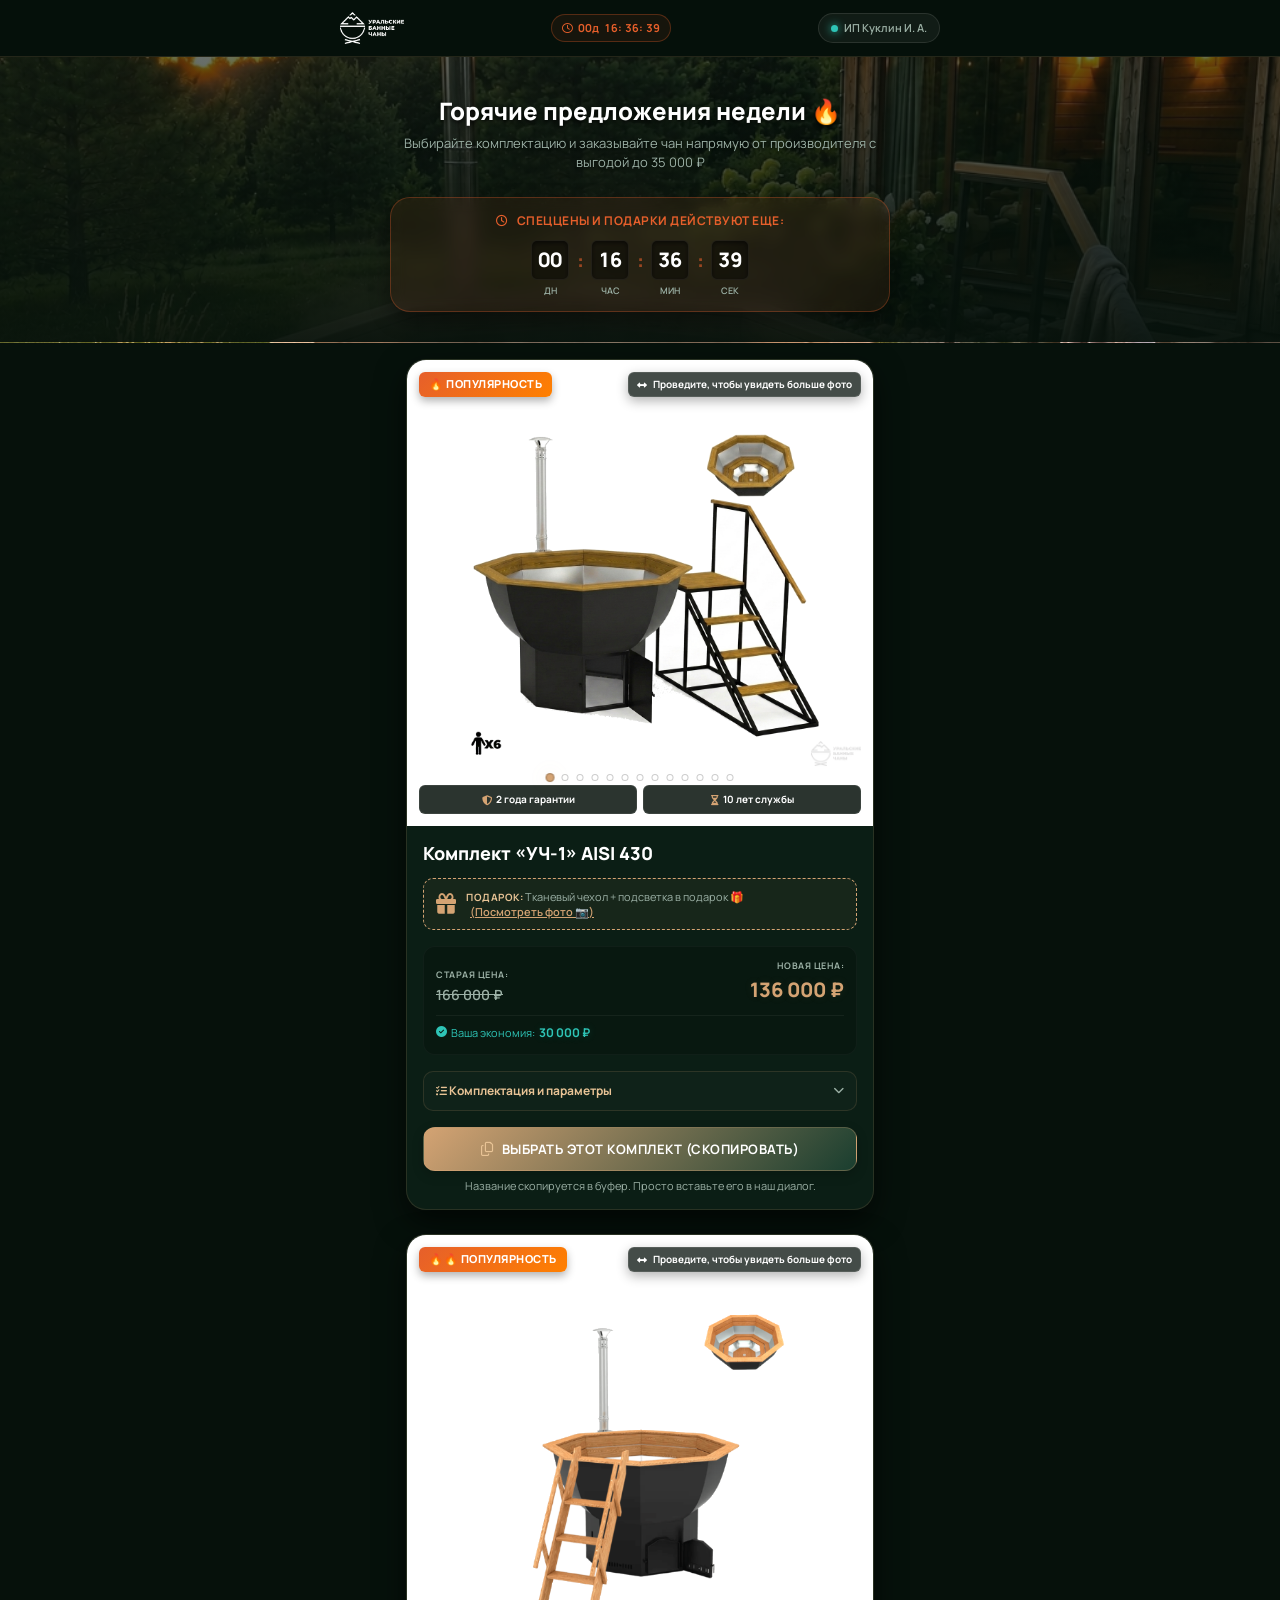
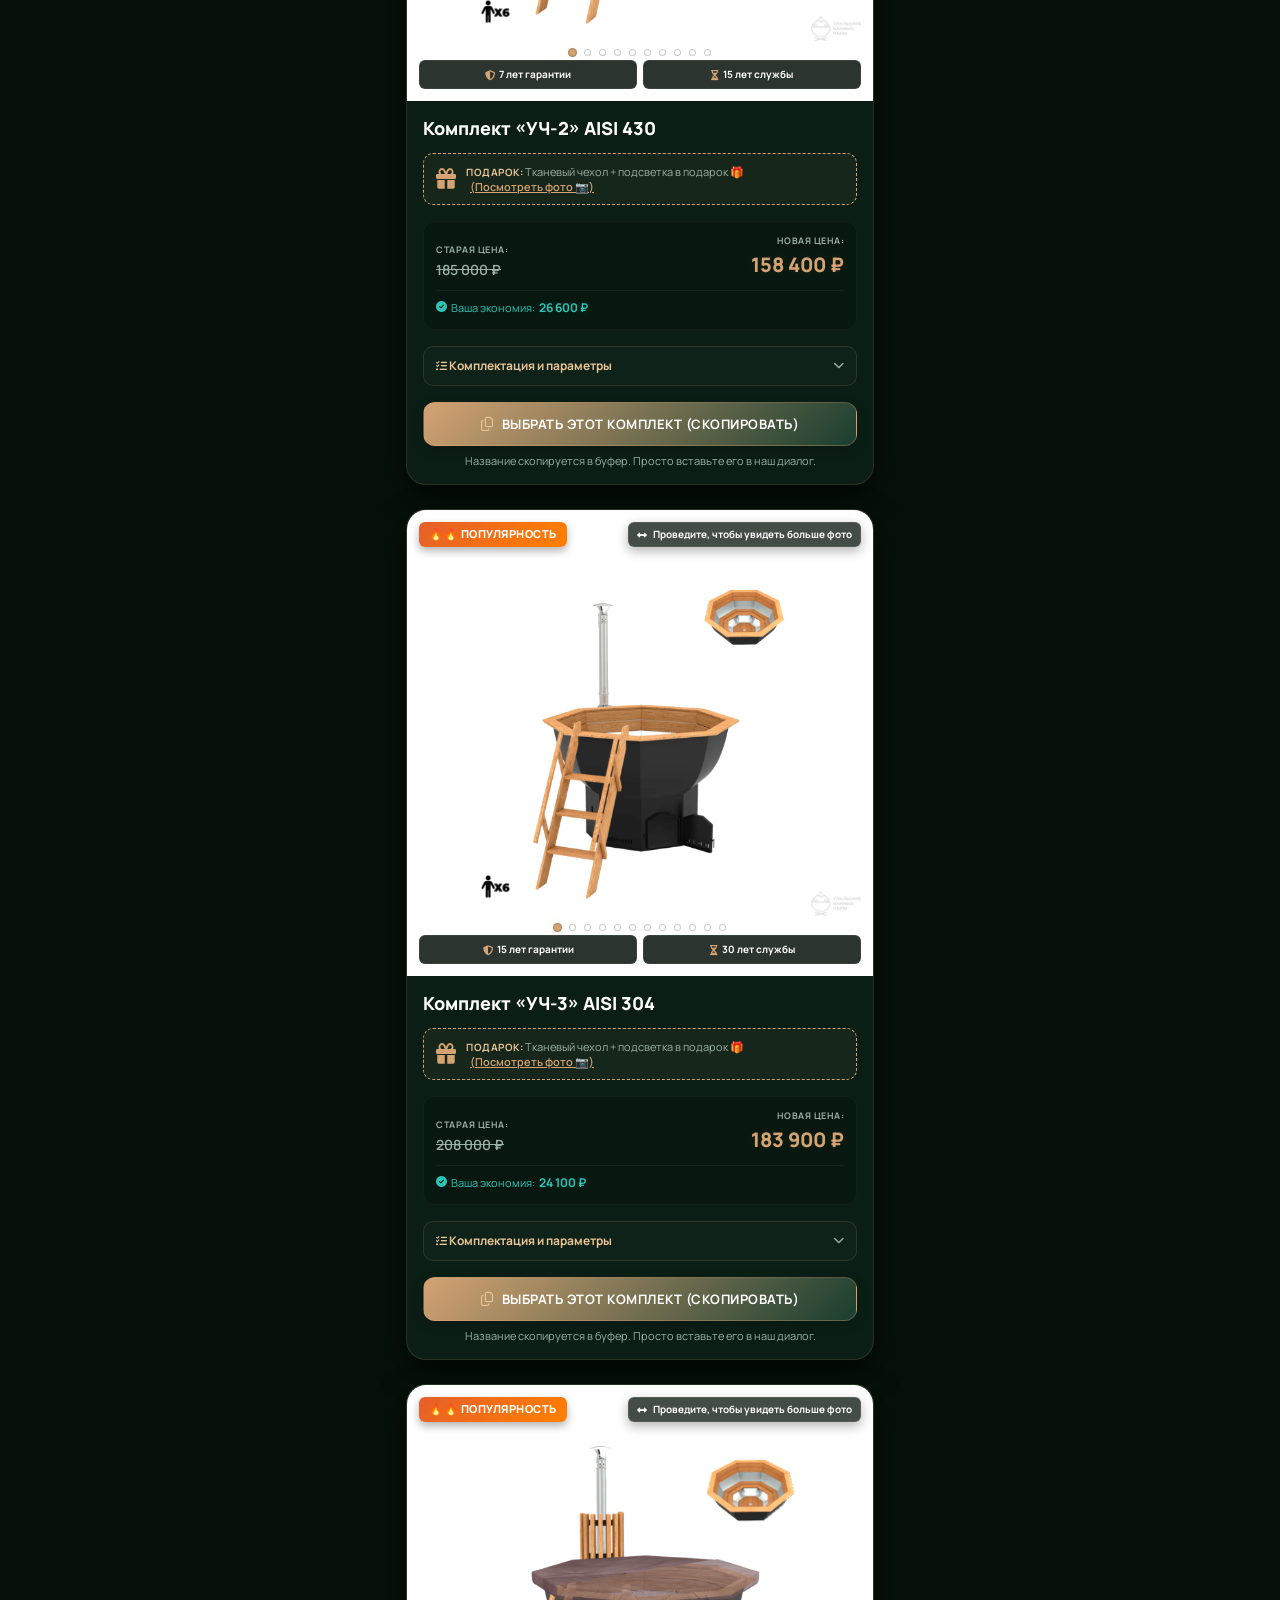
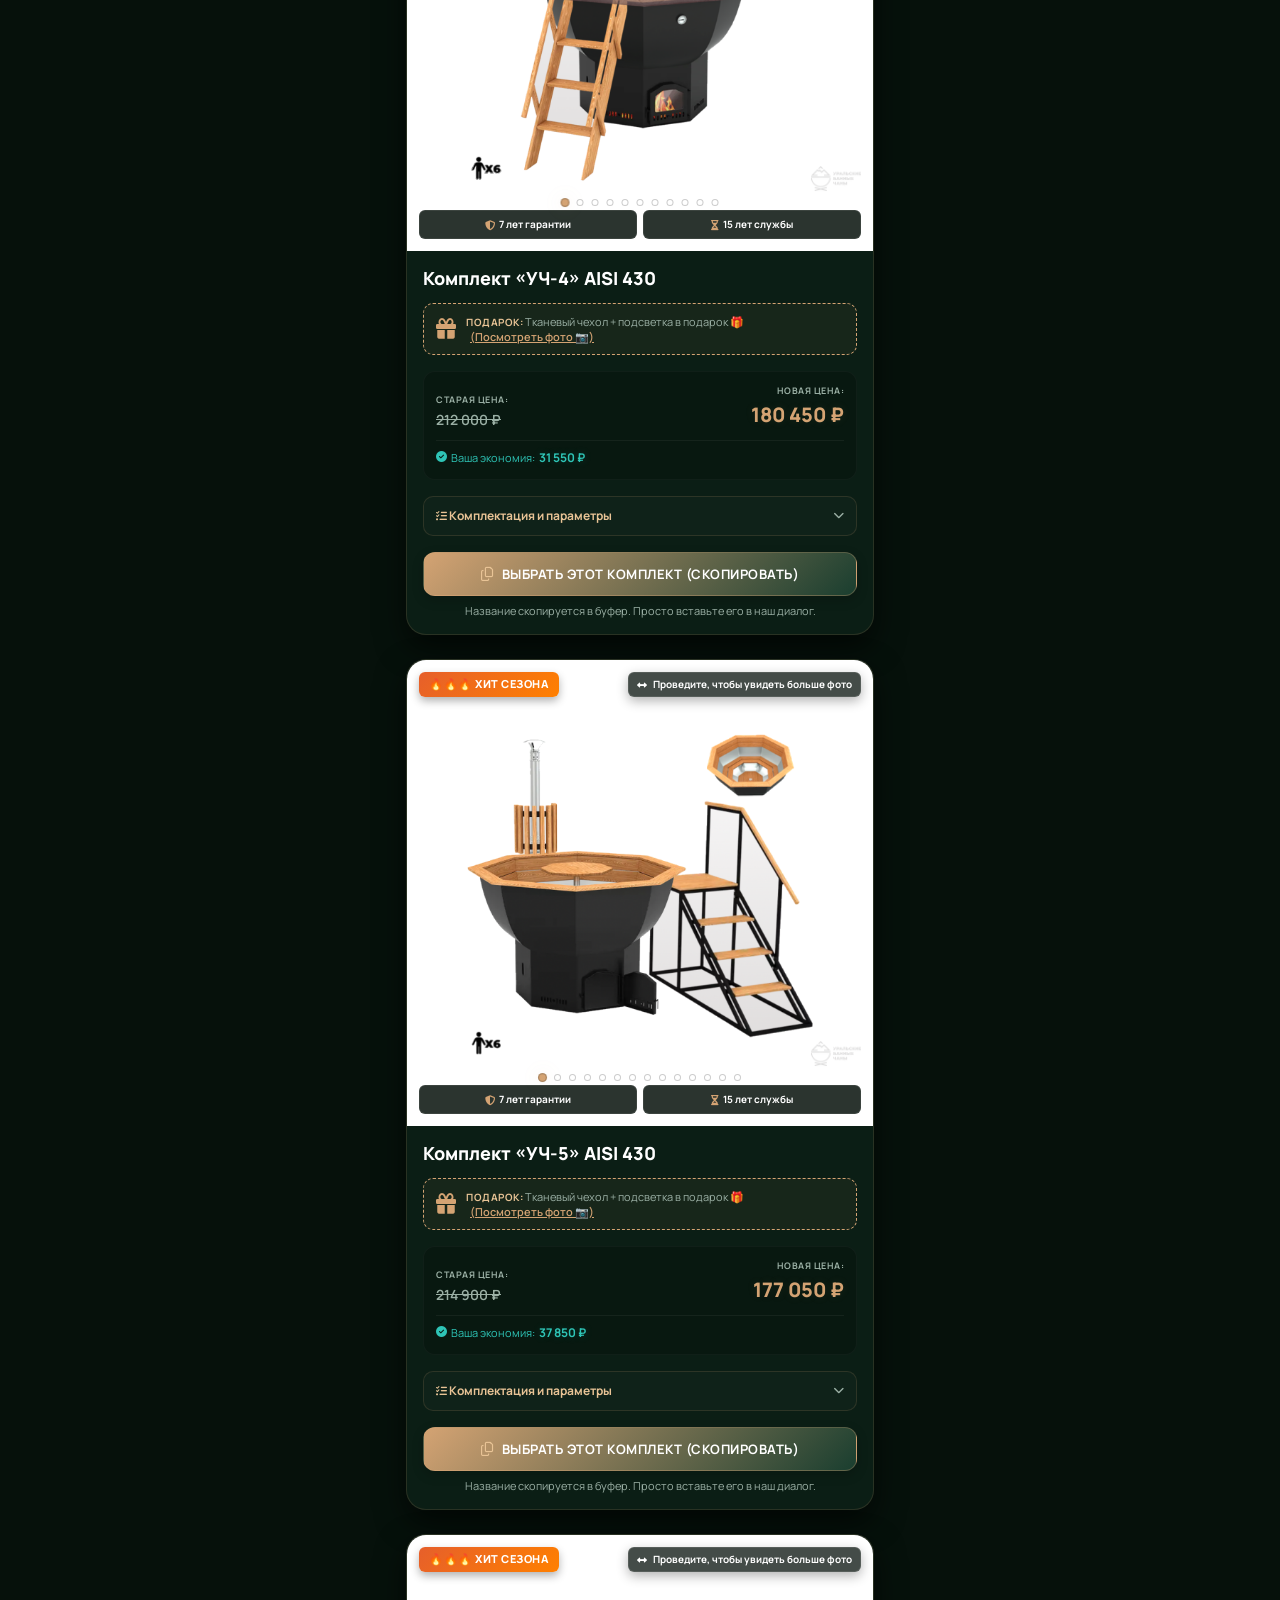
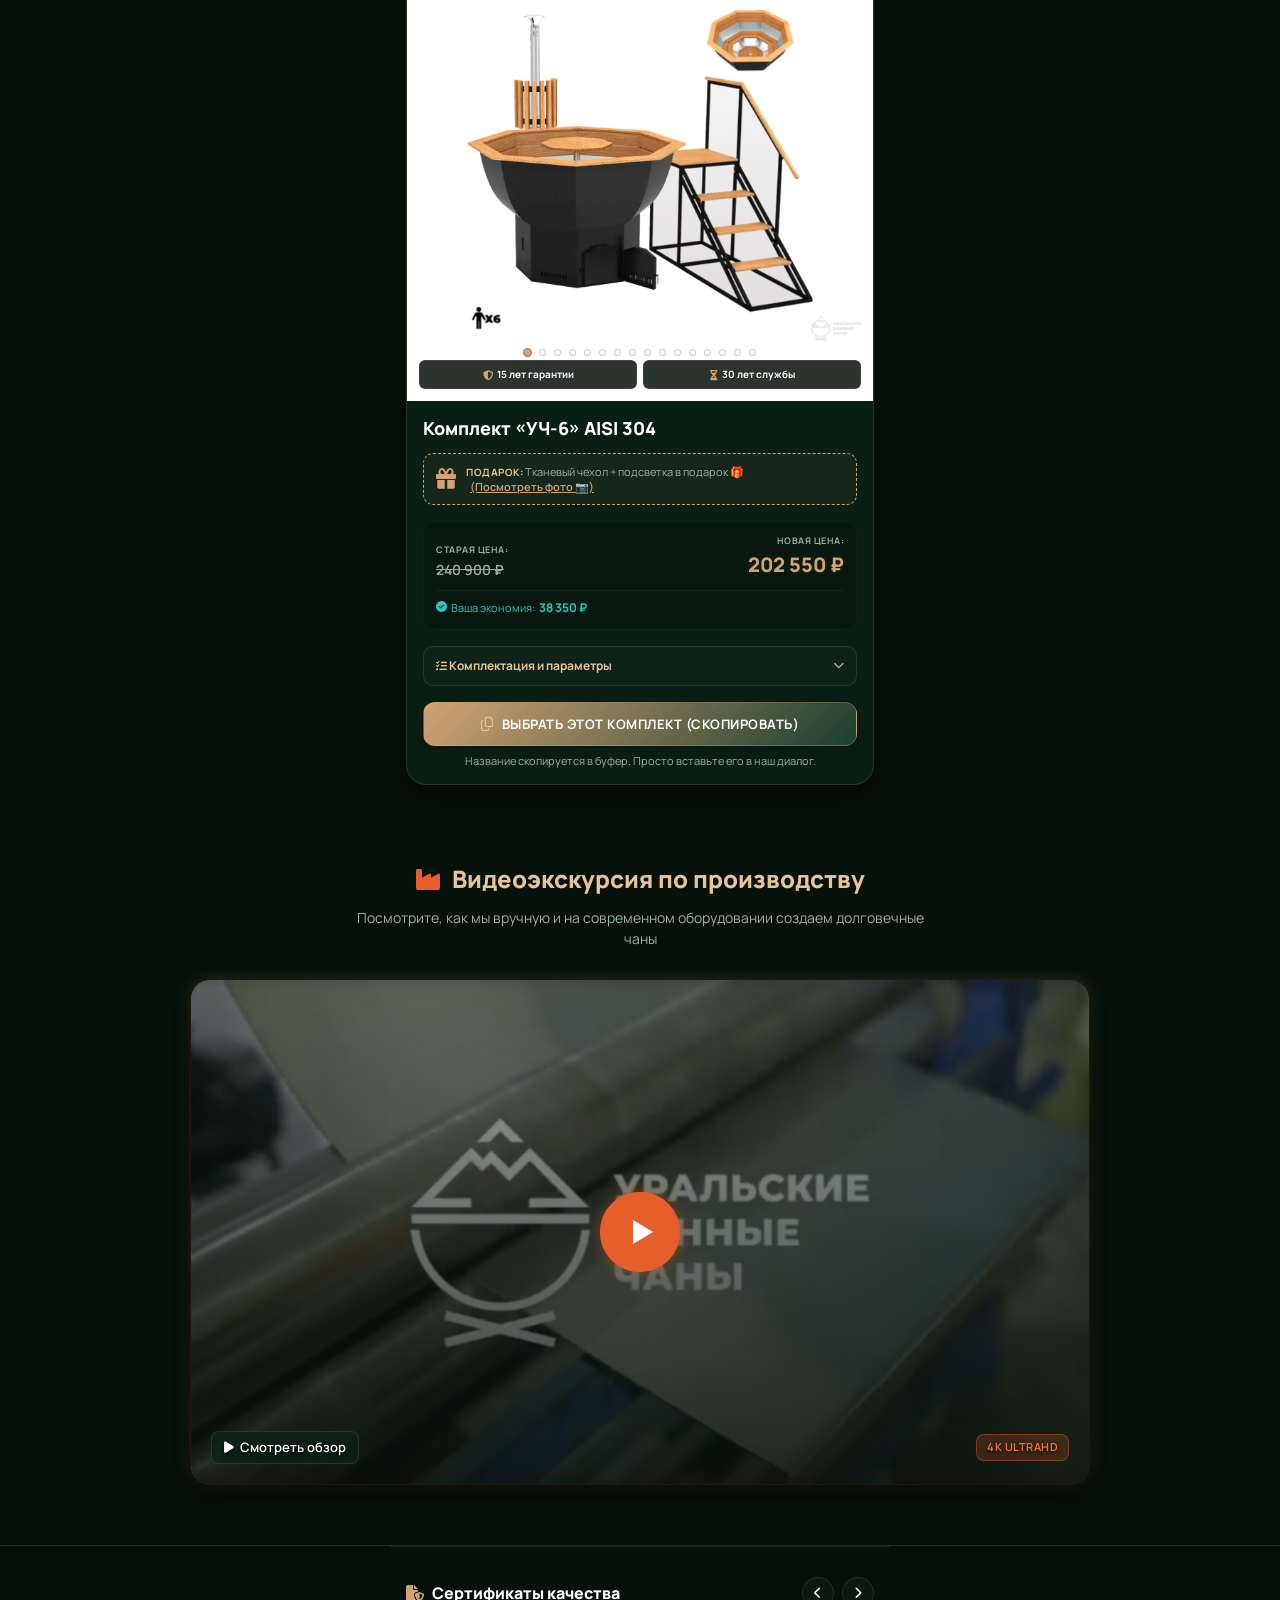
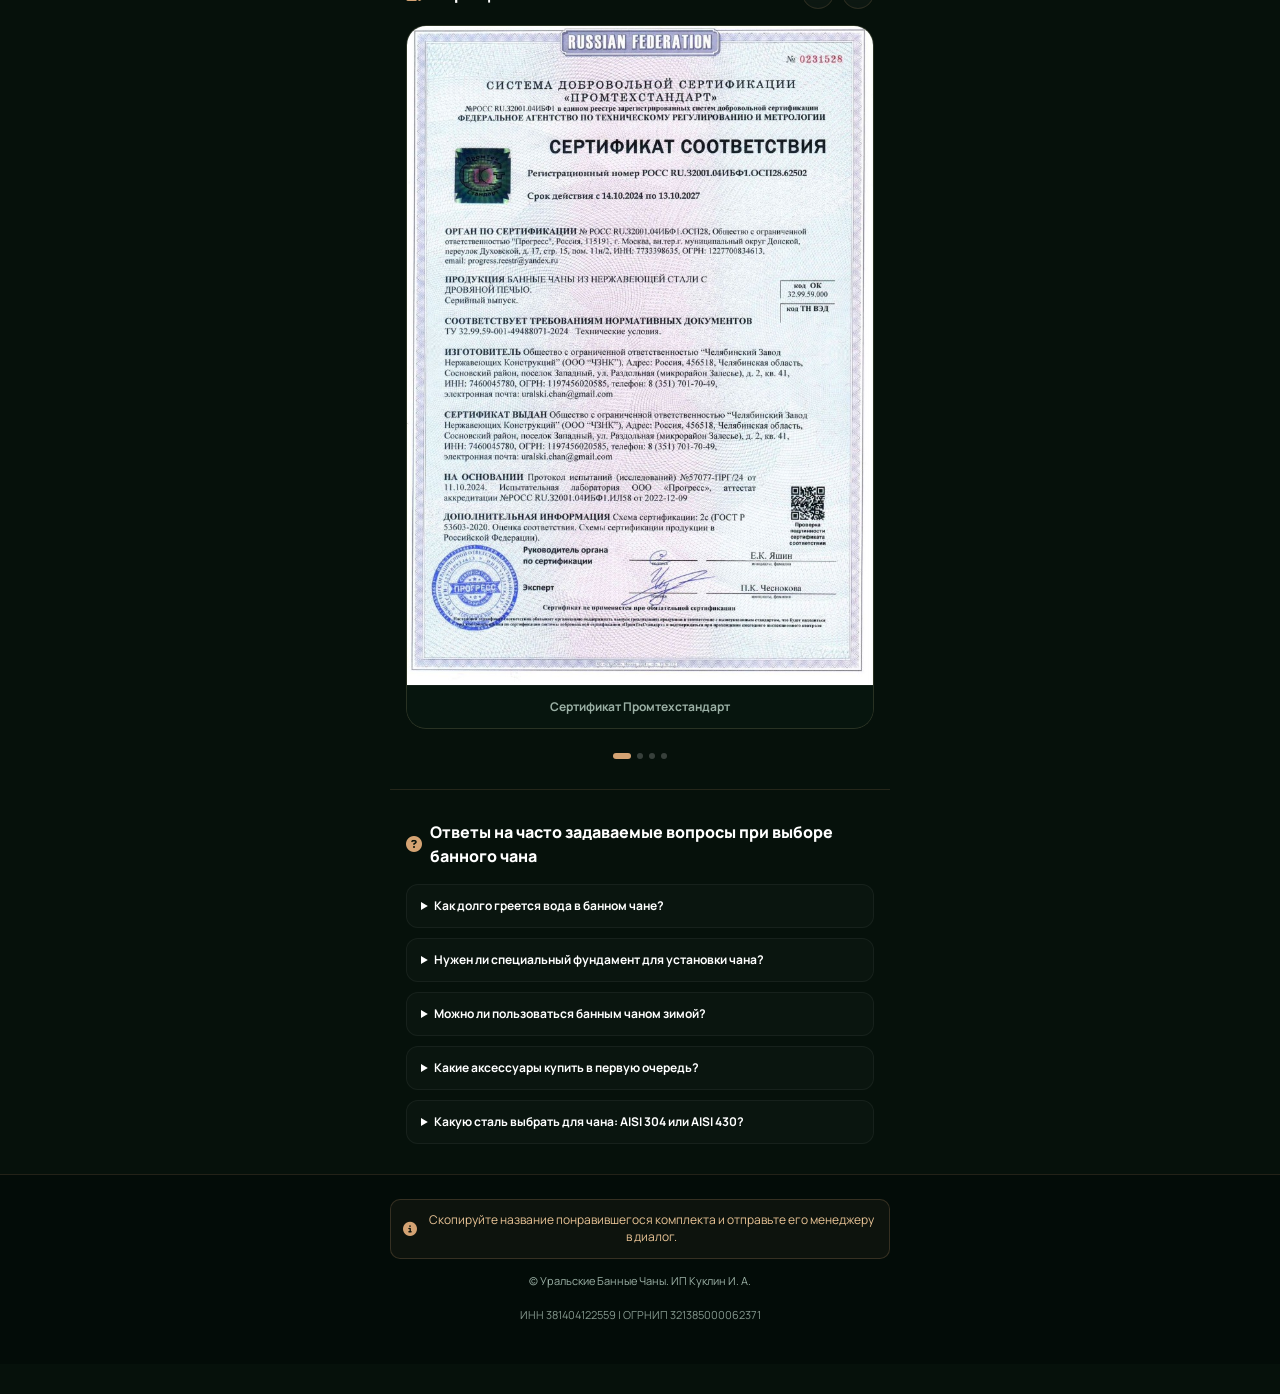
==== index.html @ 04bdbc88 "Add files via upload" ====
<!DOCTYPE html>
<html lang="ru">
<head>
  <meta charset="UTF-8">
  <meta name="viewport" content="width=device-width, initial-scale=1.0, maximum-scale=1.0, user-scalable=no">
  <title>Каталог банных чанов 2026 — Уральские Банные Чаны</title>
  <meta name="description" content="Каталог банных чанов 2026 года напрямую от производителя. Собственное производство, надежная толстая сталь, ручная работа и честная гарантия 15 лет на чашу. Доставка по всей России! Выберите свой идеальный чан со скидкой и подарками.">
  
  <!-- Open Graph / Facebook / Telegram -->
  <meta property="og:type" content="website">
  <meta property="og:url" content="https://kuklin-katalog.ru/">
  <meta property="og:title" content="Каталог банных чанов 2026 — Уральские Банные Чаны">
  <meta property="og:description" content="Каталог банных чанов 2026 года напрямую от производителя. Собственное производство, надежная толстая сталь, ручная работа и честная гарантия 15 лет на чашу. Доставка по всей России! Выберите свой идеальный чан со скидкой и подарками.">
  <meta property="og:image" content="https://kuklin-katalog.ru/assets/og_preview.jpg?v=1">
  <meta property="og:image:width" content="1200">
  <meta property="og:image:height" content="630">

  <!-- Twitter -->
  <meta name="twitter:card" content="summary_large_image">
  <meta name="twitter:url" content="https://kuklin-katalog.ru/">
  <meta name="twitter:title" content="Каталог банных чанов 2026 — Уральские Банные Чаны">
  <meta name="twitter:description" content="Каталог банных чанов 2026 года напрямую от производителя. Собственное производство, надежная толстая сталь, ручная работа и честная гарантия 15 лет на чашу. Доставка по всей России! Выберите свой идеальный чан со скидкой и подарками.">
  <meta name="twitter:image" content="https://kuklin-katalog.ru/assets/og_preview.jpg?v=1">
  
  <!-- Google Fonts: Manrope -->
  <link rel="preconnect" href="https://fonts.googleapis.com">
  <link rel="preconnect" href="https://fonts.gstatic.com" crossorigin>
  <link href="https://fonts.googleapis.com/css2?family=Manrope:wght@400;500;600;700;800&display=swap" rel="stylesheet">
  
  <!-- FontAwesome for beautiful icons -->
  <link rel="stylesheet" href="https://cdnjs.cloudflare.com/ajax/libs/font-awesome/6.4.0/css/all.min.css">
  
  <!-- Style Sheet -->
  <link rel="stylesheet" href="style.css?v=1.1">
</head>
<body>

  <!-- Premium Header -->
  <header class="main-header" id="main-header">
    <div class="header-container">
      <div class="brand-logo">
        <img src="assets/logo.webp" alt="Уральские Банные Чаны" class="brand-logo-img">
      </div>
      
      <!-- Mini Timer in Header -->
      <div class="header-timer" id="header-timer">
        <i class="fa-regular fa-clock icon-pulse"></i>
        <span class="header-timer-countdown">
          <span id="h-days">00</span>д&nbsp;
          <span id="h-hours">00</span>:
          <span id="h-minutes">00</span>:
          <span id="h-seconds">00</span>
        </span>
      </div>

      <div class="header-badge">
        <span class="status-dot"></span>
        <span class="status-text">ИП Куклин И. А.</span>
      </div>
    </div>
  </header>

  <main class="catalog-content">
    
    <!-- Hero Banner with Promo Timer -->
    <section class="hero-section" id="hero-section">
      <div class="hero-overlay"></div>
      <div class="hero-body">
        <h1 class="hero-title">Горячие предложения недели 🔥</h1>
        <p class="hero-subtitle">Выбирайте комплектацию и заказывайте чан напрямую от производителя с выгодой до 35 000 ₽</p>
        
        <!-- Timer Block -->
        <div class="timer-container" id="timer-container">
          <div class="timer-header">
            <i class="fa-regular fa-clock icon-pulse"></i>
            <span>Спеццены и подарки действуют еще:</span>
          </div>
          <div class="timer-countdown" id="countdown">
            <div class="timer-segment">
              <span class="timer-val" id="days">00</span>
              <span class="timer-lbl">дн</span>
            </div>
            <div class="timer-divider">:</div>
            <div class="timer-segment">
              <span class="timer-val" id="hours">00</span>
              <span class="timer-lbl">час</span>
            </div>
            <div class="timer-divider">:</div>
            <div class="timer-segment">
              <span class="timer-val" id="minutes">00</span>
              <span class="timer-lbl">мин</span>
            </div>
            <div class="timer-divider">:</div>
            <div class="timer-segment">
              <span class="timer-val" id="seconds">00</span>
              <span class="timer-lbl">сек</span>
            </div>
          </div>
        </div>
      </div>
    </section>



    <!-- Product Feed -->
    <section class="products-feed" id="products-feed">
      <!-- Cards will be dynamically injected here by app.js -->
      <div class="loading-state">
        <div class="spinner"></div>
        <p>Загрузка лучших предложений...</p>
      </div>
    </section>

    <!-- Production Video Tour Section -->
    <section class="video-tour-section" id="video-tour-section">
      <div class="video-tour-container">
        <div class="video-tour-header">
          <h2 class="video-tour-title">
            <i class="fa-solid fa-industry"></i> Видеоэкскурсия по производству
          </h2>
          <p class="video-tour-subtitle">Посмотрите, как мы вручную и на современном оборудовании создаем долговечные чаны</p>
        </div>
        
        <div class="video-player-wrapper" id="video-player-wrapper">
          <div class="video-cover" id="video-cover" style="background-image: url('assets/workshop_preview.jpg');">
            <div class="video-cover-overlay"></div>
            <button class="video-play-btn" id="video-play-btn" aria-label="Смотреть видеообзор">
              <span class="play-icon-triangle"></span>
              <span class="play-btn-pulse"></span>
            </button>
            <div class="video-cover-info">
              <span class="video-duration"><i class="fa-solid fa-play"></i> Смотреть обзор</span>
              <span class="video-quality">4K UltraHD</span>
            </div>
          </div>
          <div class="video-iframe-container" id="video-iframe-container"></div>
        </div>
      </div>
    </section>

    <!-- Certificates Section -->
    <section class="certificates-section" id="certificates-section">
      <div class="certificates-header">
        <h2 class="certificates-title">
          <i class="fa-solid fa-file-shield"></i> Сертификаты качества
        </h2>
        <div class="certificates-controls">
          <button class="cert-ctrl-btn cert-prev" aria-label="Предыдущий сертификат">
            <i class="fa-solid fa-chevron-left"></i>
          </button>
          <button class="cert-ctrl-btn cert-next" aria-label="Следующий сертификат">
            <i class="fa-solid fa-chevron-right"></i>
          </button>
        </div>
      </div>
      
      <div class="certificates-slider-wrapper">
        <div class="certificates-slider" id="certificates-slider">
          <div class="certificate-card">
            <img src="assets/cert_3.jpg" alt="Сертификат соответствия Промтехстандарт" class="cert-image" loading="lazy">
            <div class="cert-card-title">Сертификат Промтехстандарт</div>
          </div>
          <div class="certificate-card">
            <img src="assets/cert_4.jpg" alt="Сертификат пожарной безопасности" class="cert-image" loading="lazy">
            <div class="cert-card-title">Пожарная безопасность</div>
          </div>
          <div class="certificate-card">
            <img src="assets/cert_1.jpg" alt="Сертификат экологической безопасности" class="cert-image" loading="lazy">
            <div class="cert-card-title">Экопромбезопасность</div>
          </div>
          <div class="certificate-card">
            <img src="assets/cert_2.jpg" alt="Разрешение на применение знака соответствия" class="cert-image" loading="lazy">
            <div class="cert-card-title">Экологический знак</div>
          </div>
        </div>
      </div>
      
      <div class="certificates-dots" id="certificates-dots">
        <span class="cert-dot active" data-index="0"></span>
        <span class="cert-dot" data-index="1"></span>
        <span class="cert-dot" data-index="2"></span>
        <span class="cert-dot" data-index="3"></span>
      </div>
    </section>

    <!-- FAQ Section -->
    <section class="faq-section" id="faq-section">
      <h2 class="faq-title"><i class="fa-solid fa-circle-question"></i> Ответы на часто задаваемые вопросы при выборе банного чана</h2>
      <div class="faq-accordion">
        <details class="faq-item" id="faq-1">
          <summary class="faq-question">Как долго греется вода в банном чане?</summary>
          <div class="faq-answer">
            <p>Время нагрева зависит от объема чана, температуры воздуха и мощности печи. В среднем, для нагрева воды до комфортных 38-40°C летом требуется 1,5-2 часа, зимой — 3-4 часа.</p>
          </div>
        </details>
        <details class="faq-item" id="faq-2">
          <summary class="faq-question">Нужен ли специальный фундамент для установки чана?</summary>
          <div class="faq-answer">
            <p>Да, основание необходимо. Это может быть ровная бетонная площадка, терраса из доски или площадка, отсыпанная щебнем и выложенная тротуарной плиткой. Главное — чтобы основание было ровным и выдерживало вес чана с водой и людьми (1,5–3 тонны).</p>
          </div>
        </details>
        <details class="faq-item" id="faq-3">
          <summary class="faq-question">Можно ли пользоваться банным чаном зимой?</summary>
          <div class="faq-answer">
            <p>Да, зима — это самое волшебное время для парения в чане. Контраст горячей воды и морозного воздуха доставляет незабываемые ощущения и закаляет организм. Важно не оставлять воду в чане и трубах после использования, чтобы она не замерзла и не повредила конструкцию.</p>
          </div>
        </details>
        <details class="faq-item" id="faq-4">
          <summary class="faq-question">Какие аксессуары купить в первую очередь?</summary>
          <div class="faq-answer">
            <p>Самые полезные аксессуары — это термокрышка (значительно ускоряет нагрев и защищает от мусора), удобная лестница (если не идет в комплекте), весло для перемешивания воды и плавающий термометр для контроля температуры.</p>
        </details>
        <details class="faq-item" id="faq-steel">
          <summary class="faq-question">Какую сталь выбрать для чана: AISI 304 или AISI 430?</summary>
          <div class="faq-answer">
            <p>Выбор марки нержавеющей стали напрямую влияет на срок службы и особенности ухода за чаном в уличных условиях:</p>
            <div class="steel-compare-table">
              <table>
                <thead>
                  <tr>
                    <th>Параметр</th>
                    <th>AISI 304 (Премиум)</th>
                    <th>AISI 430 (Стандарт)</th>
                  </tr>
                </thead>
                <tbody>
                  <tr>
                    <td><strong>Никель в составе</strong></td>
                    <td>8–10% (высокая стойкость)</td>
                    <td>Практически отсутствует (0%)</td>
                  </tr>
                  <tr>
                    <td><strong>Срок службы</strong></td>
                    <td>20–30 лет (вечная сталь)</td>
                    <td>15-18 лет</td>
                  </tr>
                  <tr>
                    <td><strong>Стойкость к коррозии</strong></td>
                    <td>Исключительная (не боится осадков)</td>
                    <td>Слабая у швов во влажной среде</td>
                  </tr>
                  <tr>
                    <td><strong>Сварные швы</strong></td>
                    <td>Остаются прочными и не ржавеют</td>
                    <td>Могут темнеть и требовать ухода</td>
                  </tr>
                  <tr>
                    <td><strong>Проверка магнитом</strong></td>
                    <td>Не магнитится</td>
                    <td>Сильно магнитится</td>
                  </tr>
                </tbody>
              </table>
            </div>
            <div class="steel-compare-tip">
              <i class="fa-solid fa-magnet animate-wiggle"></i>
              <span><strong>Совет эксперта:</strong> Возьмите обычный магнит. К чану из качественной стали AISI 304 магнит не прилипнет совсем (или будет держаться крайне слабо). Это самый надежный способ проверить материал перед покупкой.</span>
            </div>
          </div>
        </details>
      </div>
    </section>

  </main>

  <!-- Premium Footer -->
  <footer class="main-footer" id="main-footer">
    <div class="footer-container">
      <div class="footer-info">
        <p class="footer-note">
          <i class="fa-solid fa-circle-info"></i>
          Скопируйте название понравившегося комплекта и отправьте его менеджеру в диалог.
        </p>
      </div>
      <p class="footer-copyright">© Уральские Банные Чаны. ИП Куклин И. А.</p>
      <p class="footer-legal" style="font-size: 11px; color: var(--text-muted); margin-top: 4px; opacity: 0.85;">ИНН 381404122559 | ОГРНИП 321385000062371</p>
    </div>
  </footer>

  <!-- Fullscreen Lightbox Modal -->
  <div id="lightbox-modal" class="lightbox-modal" aria-hidden="true" role="dialog">
    <button class="lightbox-close" aria-label="Закрыть просмотр"><i class="fa-solid fa-xmark"></i></button>
    <button class="lightbox-arrow lightbox-prev" aria-label="Предыдущее фото" id="lightbox-prev"><i class="fa-solid fa-chevron-left"></i></button>
    <div class="lightbox-content">
      <div class="lightbox-wrapper">
        <img id="lightbox-img" src="" alt="Увеличенное изображение чана">
        <div class="lightbox-watermark"></div>
      </div>
    </div>
    <button class="lightbox-arrow lightbox-next" aria-label="Следующее фото" id="lightbox-next"><i class="fa-solid fa-chevron-right"></i></button>
  </div>

  <!-- Fullscreen Gifts Preview Modal -->
  <div id="gifts-modal" class="gifts-modal" aria-hidden="true" role="dialog">
    <div class="gifts-modal-container">
      <button class="gifts-modal-close" aria-label="Закрыть"><i class="fa-solid fa-xmark"></i></button>
      <div class="gifts-modal-header">
        <i class="fa-solid fa-gift modal-gift-icon"></i>
        <h3>Ваши подарки при заказе</h3>
      </div>
      <div class="gifts-modal-body">
        <div class="gift-preview-card">
          <div class="gift-preview-img-wrapper">
            <img src="assets/gift_cover.jpg" alt="Тканевый чехол в подарок" class="gift-preview-img">
          </div>
          <div class="gift-preview-info">
            <h4>Фирменный водонепроницаемый чехол</h4>
            <p>Прочный тканевый чехол защищает чашу от пыли, листьев, осадков и солнечных лучей во время хранения чана.</p>
          </div>
        </div>
        <div class="gift-preview-card">
          <div class="gift-preview-img-wrapper">
            <img src="assets/gift_backlight.jpg" alt="Разноцветная диодная подсветка" class="gift-preview-img">
          </div>
          <div class="gift-preview-info">
            <h4>Яркая многоцветная подсветка</h4>
            <p>Подводная диодная подсветка с пультом управления создает волшебную и расслабляющую атмосферу во время ночного парения.</p>
          </div>
        </div>
      </div>
      <button class="gifts-modal-btn">Отлично, хочу подарки!</button>
    </div>
  </div>

  <!-- Web App Logic -->
  <script src="app.js?v=1.1"></script>
</body>
</html>
---- style.css ----
/* ==========================================================================
   DESIGN SYSTEM & VARIABLES
   ========================================================================== */
:root {
  /* Colors */
  --bg-main: #06110b; /* Глубокий хвойный черный */
  --bg-card: rgba(14, 33, 24, 0.85); /* Полупрозрачный темно-зеленый для карточек */
  --bg-header: rgba(6, 17, 11, 0.9);
  
  --primary-wood: #D4A373; /* Золотисто-древесный */
  --primary-wood-hover: #e5b383;
  --secondary-forest: #1A3E2F; /* Лесной зеленый */
  
  --accent-fire: #E65F2B; /* Огненно-оранжевый */
  --accent-fire-hover: #f37544;
  --accent-discount: #E63946; /* Скидочный красный */
  
  --text-white: #FFFFFF;
  --text-muted: #9BB0A5; /* Зеленовато-серый приглушенный */
  --text-wood: #E9C496;
  
  --border-light: rgba(212, 163, 115, 0.15); /* Древесная полупрозрачная рамка */
  --border-glow: rgba(212, 163, 115, 0.35);
  
  /* Fonts */
  --font-family: 'Manrope', -apple-system, BlinkMacSystemFont, sans-serif;
  
  /* Shadows & Radius */
  --card-radius: 20px;
  --badge-radius: 8px;
  --button-radius: 12px;
  --shadow-sm: 0 4px 12px rgba(0, 0, 0, 0.3);
  --shadow-lg: 0 12px 30px rgba(0, 0, 0, 0.6);
  --glow-wood: 0 0 15px rgba(212, 163, 115, 0.2);
  --glow-fire: 0 0 15px rgba(230, 95, 43, 0.4);
}

/* ==========================================================================
   BASE STYLES & RESET
   ========================================================================== */
* {
  box-sizing: border-box;
  margin: 0;
  padding: 0;
  -webkit-tap-highlight-color: transparent; /* Убираем синюю рамку при клике на iOS */
}

body {
  font-family: var(--font-family);
  background-color: var(--bg-main);
  color: var(--text-white);
  line-height: 1.5;
  font-size: 15px;
  padding-bottom: 30px; /* Умеренный отступ снизу */
  overflow-x: hidden;
}

img {
  max-width: 100%;
  height: auto;
  display: block;
}

a {
  color: inherit;
  text-decoration: none;
}

button {
  font-family: inherit;
  border: none;
  background: none;
  cursor: pointer;
}

/* Custom Scrollbar for modern feel */
::-webkit-scrollbar {
  width: 6px;
  height: 6px;
}
::-webkit-scrollbar-track {
  background: var(--bg-main);
}
::-webkit-scrollbar-thumb {
  background: var(--secondary-forest);
  border-radius: 3px;
}

/* ==========================================================================
   HEADER
   ========================================================================== */
.main-header {
  position: sticky;
  top: 0;
  z-index: 100;
  background: var(--bg-header);
  backdrop-filter: blur(10px);
  -webkit-backdrop-filter: blur(10px);
  border-bottom: 1px solid var(--border-light);
  padding: 12px 16px;
}

.header-container {
  display: flex;
  justify-content: space-between;
  align-items: center;
  max-width: 600px;
  margin: 0 auto;
}

.brand-logo {
  display: flex;
  align-items: center;
  gap: 10px;
}

.brand-logo-img {
  height: 32px;
  width: auto;
  filter: invert(1) brightness(200%); /* Инвертируем черный логотип в белый для контраста */
  display: block;
}

.header-badge {
  display: flex;
  align-items: center;
  gap: 6px;
  background: rgba(255, 255, 255, 0.05);
  padding: 6px 12px;
  border-radius: 20px;
  border: 1px solid rgba(255, 255, 255, 0.1);
  transition: all 0.3s ease;
}

.header-timer {
  display: flex;
  align-items: center;
  gap: 6px;
  background: rgba(230, 95, 43, 0.08);
  border: 1px solid rgba(230, 95, 43, 0.3);
  padding: 5px 10px;
  border-radius: 20px;
  font-size: 11px;
  font-weight: 700;
  color: var(--accent-fire);
  opacity: 0;
  transform: translateY(-8px) scale(0.95);
  pointer-events: none;
  transition: all 0.3s cubic-bezier(0.25, 0.8, 0.25, 1);
  white-space: nowrap;
}

.header-timer i {
  font-size: 10px;
  color: var(--accent-fire);
}

.header-timer-countdown {
  font-variant-numeric: tabular-nums;
  letter-spacing: 0.2px;
}

/* При прокрутке вниз показываем мини-таймер */
.main-header.show-mini-timer .header-timer {
  opacity: 1;
  transform: translateY(0) scale(1);
  pointer-events: auto;
}

@media (max-width: 420px) {
  .header-badge {
    padding: 4px 8px;
  }
  .status-text {
    font-size: 10px;
  }
  .brand-logo-img {
    height: 26px;
  }
  .header-timer {
    padding: 4px 6px;
    font-size: 10px;
    gap: 4px;
  }
}

@media (max-width: 360px) {
  .main-header.show-mini-timer .status-text {
    display: none;
  }
  .header-badge {
    padding: 4px 8px;
  }
  .status-text {
    font-size: 9px;
  }
}

.status-dot {
  width: 7px;
  height: 7px;
  background-color: #2ec4b6;
  border-radius: 50%;
  box-shadow: 0 0 8px #2ec4b6;
  animation: pulse-dot 2s infinite;
}

.status-text {
  font-size: 11px;
  font-weight: 600;
  color: var(--text-muted);
}

/* ==========================================================================
   HERO / BANNER & TIMER
   ========================================================================== */
.hero-section {
  position: relative;
  padding: 40px 16px 30px;
  background-image: url('assets/chan_uch2_main.jpg');
  background-size: cover;
  background-position: center 30%;
  text-align: center;
  overflow: hidden;
  border-bottom: 1px solid var(--border-light);
}

.hero-overlay {
  position: absolute;
  top: 0;
  left: 0;
  right: 0;
  bottom: 0;
  background: linear-gradient(to bottom, rgba(6, 17, 11, 0.6) 0%, rgba(6, 17, 11, 0.95) 100%);
  z-index: 1;
}

.hero-body {
  position: relative;
  z-index: 2;
  max-width: 500px;
  margin: 0 auto;
}

.hero-title {
  font-size: 24px;
  font-weight: 800;
  line-height: 1.2;
  margin-bottom: 8px;
  color: var(--text-white);
  text-shadow: 0 2px 4px rgba(0,0,0,0.8);
}

.hero-subtitle {
  font-size: 13px;
  color: var(--text-muted);
  margin-bottom: 24px;
  padding: 0 10px;
  text-shadow: 0 1px 2px rgba(0,0,0,0.5);
}

/* Timer Widget */
.timer-container {
  background: rgba(230, 95, 43, 0.08);
  border: 1px solid rgba(230, 95, 43, 0.3);
  border-radius: var(--card-radius);
  padding: 14px;
  backdrop-filter: blur(8px);
  -webkit-backdrop-filter: blur(8px);
  box-shadow: 0 8px 20px rgba(0,0,0,0.4);
}

.timer-header {
  display: flex;
  align-items: center;
  justify-content: center;
  gap: 8px;
  font-size: 12px;
  font-weight: 700;
  color: var(--accent-fire);
  text-transform: uppercase;
  letter-spacing: 0.5px;
  margin-bottom: 10px;
}

.icon-pulse {
  animation: pulse-icon 1.5s infinite;
}

.timer-countdown {
  display: flex;
  justify-content: center;
  align-items: center;
  gap: 4px;
}

.timer-segment {
  display: flex;
  flex-direction: column;
  align-items: center;
  min-width: 45px;
}

.timer-val {
  font-size: 20px;
  font-weight: 800;
  color: var(--text-white);
  background: rgba(0, 0, 0, 0.4);
  padding: 4px 6px;
  border-radius: 6px;
  border: 1px solid rgba(255, 255, 255, 0.05);
  font-variant-numeric: tabular-nums;
  box-shadow: inset 0 2px 4px rgba(0,0,0,0.5);
}

.timer-lbl {
  font-size: 9px;
  color: var(--text-muted);
  margin-top: 4px;
  text-transform: uppercase;
  font-weight: 600;
}

.timer-divider {
  font-size: 20px;
  font-weight: 800;
  color: rgba(230, 95, 43, 0.6);
  margin-top: -16px;
  animation: blink 1s infinite;
}

.timer-expired {
  color: var(--primary-wood);
  font-size: 14px;
  font-weight: 700;
}

/* ==========================================================================
   FILTERS
   ========================================================================== */
.filters-section {
  padding: 16px 0 8px;
  position: sticky;
  top: 63px; /* Сразу под хедером */
  z-index: 90;
  background: var(--bg-main);
  border-bottom: 1px solid rgba(255, 255, 255, 0.03);
}

.section-title-hidden {
  position: absolute;
  width: 1px;
  height: 1px;
  padding: 0;
  margin: -1px;
  overflow: hidden;
  clip: rect(0, 0, 0, 0);
  border: 0;
}

.filters-scroll-wrapper {
  overflow-x: auto;
  padding: 0 16px 8px;
  scrollbar-width: none; /* Firefox */
}
.filters-scroll-wrapper::-webkit-scrollbar {
  display: none; /* Safari/Chrome */
}

.filters-container {
  display: flex;
  gap: 8px;
  width: max-content;
  margin: 0 auto;
}

.filter-btn {
  padding: 8px 16px;
  border-radius: 30px;
  font-size: 12px;
  font-weight: 700;
  color: var(--text-muted);
  background: rgba(255, 255, 255, 0.03);
  border: 1px solid rgba(255, 255, 255, 0.08);
  white-space: nowrap;
  display: flex;
  align-items: center;
  gap: 6px;
  transition: all 0.3s cubic-bezier(0.25, 0.8, 0.25, 1);
}

.filter-btn i {
  font-size: 11px;
  color: var(--text-muted);
  transition: color 0.3s;
}

.filter-btn.active {
  color: var(--bg-main);
  background: var(--primary-wood);
  border-color: var(--primary-wood);
  box-shadow: var(--glow-wood);
  transform: translateY(-1px);
}

.filter-btn.active i {
  color: var(--bg-main);
}

.filter-btn:active {
  transform: scale(0.96);
}

/* ==========================================================================
   PRODUCT FEED & CARDS
   ========================================================================== */
.products-feed {
  padding: 16px;
  max-width: 500px;
  margin: 0 auto;
  display: flex;
  flex-direction: column;
  gap: 24px;
}

.product-card {
  background: var(--bg-card);
  border-radius: var(--card-radius);
  border: 1px solid var(--border-light);
  overflow: hidden;
  box-shadow: var(--shadow-lg);
  transition: transform 0.3s, border-color 0.3s;
}

.product-card:hover {
  border-color: var(--border-glow);
}

.card-image-container {
  position: relative;
  aspect-ratio: 1 / 1;
  overflow: visible;
  background: #020704;
}

.card-gallery {
  display: flex;
  overflow-x: auto;
  scroll-snap-type: x mandatory;
  scroll-behavior: smooth;
  -webkit-overflow-scrolling: touch;
  scrollbar-width: none; /* Firefox */
  width: 100%;
  height: 100%;
}

.card-gallery::-webkit-scrollbar {
  display: none; /* Safari/Chrome */
}

.gallery-slide {
  position: relative;
  flex: 0 0 100%;
  width: 100%;
  height: 100%;
  scroll-snap-align: center;
  overflow: hidden;
}

/* Водяной знак (логотип) на каждом фото для защиты от копирования */
.gallery-slide::after {
  content: '';
  position: absolute;
  bottom: 52px;
  right: 12px;
  width: 75px;
  height: 25px;
  background-image: url('assets/logo.webp');
  background-size: contain;
  background-repeat: no-repeat;
  background-position: right center;
  opacity: 0.35;
  pointer-events: none;
  z-index: 4;
  filter: invert(1) brightness(200%) drop-shadow(0 1px 2px rgba(0, 0, 0, 0.5));
}

.card-image {
  width: 100%;
  height: 100%;
  object-fit: cover;
  transition: transform 0.5s;
}

.gallery-slide.is-render {
  background-color: #ffffff;
}

.card-image.is-render {
  object-fit: contain;
  padding: 10% 8% 12% 8%;
  box-sizing: border-box;
}

.gallery-slide.is-render::after {
  bottom: 60px;
  opacity: 0.15;
  filter: drop-shadow(0 1px 1px rgba(0, 0, 0, 0.15));
}

.gallery-slide.is-safety {
  background-color: #000000;
}

.card-image.is-safety {
  object-fit: contain;
}

.gallery-slide.is-safety::after,
.gallery-slide.is-thermal::after {
  display: none;
}

.gallery-slide.is-thermal {
  background-color: #000000;
}

.card-image.is-thermal {
  object-fit: contain;
}

.product-card:hover .gallery-slide:first-child .card-image {
  transform: scale(1.03);
}

.gallery-indicators {
  position: absolute;
  bottom: 45px; /* Сдвинуто чуть выше плашек гарантии */
  left: 50%;
  transform: translateX(-50%);
  display: flex;
  gap: 8px;
  z-index: 5;
}

.indicator-dot {
  width: 7px;
  height: 7px;
  border-radius: 50%;
  background: rgba(255, 255, 255, 0.4);
  border: 1px solid rgba(0, 0, 0, 0.2);
  cursor: pointer;
  transition: all 0.3s cubic-bezier(0.25, 0.8, 0.25, 1);
}

.indicator-dot.active {
  background: var(--primary-wood);
  transform: scale(1.3);
  box-shadow: var(--glow-wood);
}

.swipe-hint {
  position: absolute;
  top: 12px;
  right: 12px;
  background: rgba(6, 17, 11, 0.75);
  backdrop-filter: blur(6px);
  -webkit-backdrop-filter: blur(6px);
  border: 1px solid rgba(255, 255, 255, 0.1);
  color: var(--text-white);
  padding: 4px 8px;
  border-radius: 6px;
  font-size: 10px;
  font-weight: 700;
  display: flex;
  align-items: center;
  gap: 6px;
  pointer-events: none;
  z-index: 5;
  box-shadow: var(--shadow-sm);
  animation: float-hint 2s infinite ease-in-out;
}

.swipe-hint-desktop {
  display: inline;
}

.swipe-hint-mobile {
  display: none;
}

@media (max-width: 480px) {
  .swipe-hint-desktop {
    display: none;
  }
  .swipe-hint-mobile {
    display: inline;
  }
}

@keyframes float-hint {
  0%, 100% { transform: translateY(0); }
  50% { transform: translateY(-2px); }
}

.card-badge {
  position: absolute;
  top: 12px;
  left: 12px;
  background: linear-gradient(135deg, var(--accent-fire), #FF8000);
  color: var(--text-white);
  padding: 4px 10px;
  border-radius: 6px;
  font-size: 11px;
  font-weight: 800;
  text-transform: uppercase;
  letter-spacing: 0.5px;
  box-shadow: 0 4px 8px rgba(0,0,0,0.3);
  z-index: 2;
  animation: badge-pulse 2s infinite ease-in-out;
}

@keyframes badge-pulse {
  0%, 100% {
    transform: scale(1);
    box-shadow: 0 4px 8px rgba(0,0,0,0.3), 0 0 0 0 rgba(230, 95, 43, 0.4);
  }
  50% {
    transform: scale(1.05);
    box-shadow: 0 6px 12px rgba(0,0,0,0.4), 0 0 12px 4px rgba(230, 95, 43, 0.6);
  }
}

.card-badges-absolute {
  position: absolute;
  bottom: 12px;
  left: 12px;
  right: 12px;
  display: flex;
  gap: 6px;
  z-index: 2;
}

.badge-item {
  flex: 1;
  background: rgba(6, 17, 11, 0.85);
  backdrop-filter: blur(4px);
  -webkit-backdrop-filter: blur(4px);
  border: 1px solid rgba(255,255,255,0.08);
  color: var(--text-white);
  padding: 6px 4px;
  border-radius: 6px;
  font-size: 10px;
  font-weight: 700;
  text-align: center;
  display: flex;
  align-items: center;
  justify-content: center;
  gap: 4px;
}

.badge-item i {
  color: var(--primary-wood);
  font-size: 10px;
}

/* Card Body */
.card-body {
  padding: 16px;
}

.card-title {
  font-size: 18px;
  font-weight: 800;
  color: var(--text-white);
  margin-bottom: 12px;
  line-height: 1.3;
}

/* Gift Section */
.card-gift-box {
  background: rgba(212, 163, 115, 0.06);
  border: 1px dashed var(--primary-wood);
  border-radius: 10px;
  padding: 10px 12px;
  display: flex;
  align-items: center;
  gap: 10px;
  margin-bottom: 16px;
}

.gift-icon {
  font-size: 20px;
  color: var(--primary-wood);
  display: flex;
  align-items: center;
  justify-content: center;
}

.gift-text {
  font-size: 11px;
  color: var(--text-muted);
  line-height: 1.4;
}

.gift-text strong {
  color: var(--text-wood);
  text-transform: uppercase;
  font-size: 10px;
  letter-spacing: 0.5px;
}

/* Prices */
.card-price-block {
  background: rgba(0, 0, 0, 0.2);
  border-radius: 12px;
  padding: 12px;
  border: 1px solid rgba(255, 255, 255, 0.03);
  margin-bottom: 16px;
}

.price-row {
  display: flex;
  justify-content: space-between;
  align-items: flex-end;
}

.price-old {
  display: flex;
  flex-direction: column;
}

.price-new {
  display: flex;
  flex-direction: column;
  align-items: flex-end;
}

.price-label {
  font-size: 9px;
  font-weight: 700;
  text-transform: uppercase;
  color: var(--text-muted);
  letter-spacing: 0.5px;
  margin-bottom: 2px;
}

.price-val-old {
  font-size: 14px;
  color: var(--text-muted);
  text-decoration: line-through;
  font-weight: 600;
}

.price-val-new {
  font-size: 20px;
  font-weight: 800;
  color: var(--primary-wood);
  text-shadow: 0 0 10px rgba(212, 163, 115, 0.1);
}

.price-discount {
  margin-top: 10px;
  border-top: 1px solid rgba(255, 255, 255, 0.05);
  padding-top: 8px;
  font-size: 11px;
  color: #2ec4b6;
  display: flex;
  align-items: center;
  gap: 4px;
}

.price-discount i {
  font-size: 11px;
}

.price-discount strong {
  font-size: 12px;
  font-weight: 700;
  color: #2ec4b6;
  text-shadow: 0 0 8px rgba(46, 196, 182, 0.2);
}

/* Accordion Specs */
.card-details {
  border: 1px solid var(--border-light);
  border-radius: 10px;
  background: rgba(255, 255, 255, 0.02);
  margin-bottom: 16px;
  overflow: hidden;
  transition: all 0.3s ease;
}

.details-summary {
  padding: 10px 12px;
  font-size: 12px;
  font-weight: 700;
  color: var(--text-wood);
  display: flex;
  justify-content: space-between;
  align-items: center;
  list-style: none; /* Убирает дефолтную стрелку */
  cursor: pointer;
  user-select: none;
}

.details-summary::-webkit-details-marker {
  display: none; /* Убирает стрелку в Safari */
}

.details-summary i {
  font-size: 11px;
}

.arrow-icon {
  transition: transform 0.3s ease;
  color: var(--text-muted);
}

.card-details[open] .arrow-icon {
  transform: rotate(180deg);
}

.details-content {
  padding: 12px;
  border-top: 1px solid var(--border-light);
  background: rgba(0, 0, 0, 0.15);
}

.equipment-highlight {
  margin-bottom: 12px;
  font-size: 11px;
  color: var(--text-white);
  display: flex;
  flex-direction: column;
  gap: 6px;
  background: rgba(255, 255, 255, 0.02);
  padding: 8px;
  border-radius: 6px;
  border-left: 3px solid var(--primary-wood);
}

.equipment-highlight p {
  line-height: 1.3;
}

.equipment-highlight i {
  color: var(--primary-wood);
  margin-right: 4px;
}

.specs-table {
  display: flex;
  flex-direction: column;
  gap: 6px;
}

.spec-row {
  display: flex;
  justify-content: space-between;
  font-size: 11px;
  padding-bottom: 4px;
  border-bottom: 1px solid rgba(255, 255, 255, 0.04);
}

.spec-row:last-child {
  border-bottom: none;
  padding-bottom: 0;
}

.spec-name {
  color: var(--text-muted);
  max-width: 60%;
}

.spec-val {
  text-align: right;
  font-weight: 600;
  color: var(--text-white);
}

.card-actions {
  display: flex;
  flex-direction: column;
  align-items: center;
  gap: 8px;
}

.copy-hint-text {
  font-size: 11px;
  color: var(--text-muted);
  text-align: center;
  line-height: 1.3;
}

/* Copy Button */
.btn-copy-title {
  display: flex;
  justify-content: center;
  align-items: center;
  gap: 8px;
  width: 100%;
  padding: 12px;
  background: linear-gradient(135deg, var(--primary-wood), var(--secondary-forest));
  border: 1px solid rgba(212, 163, 115, 0.3);
  color: var(--text-white);
  font-size: 13px;
  font-weight: 700;
  text-transform: uppercase;
  letter-spacing: 0.5px;
  border-radius: var(--button-radius);
  box-shadow: 0 4px 12px rgba(0, 0, 0, 0.2);
  transition: all 0.3s cubic-bezier(0.25, 0.8, 0.25, 1);
}

.btn-copy-title i {
  font-size: 14px;
  color: var(--text-wood);
}

.btn-copy-title:active {
  transform: scale(0.97);
}

.btn-copy-title.copied {
  background: linear-gradient(135deg, #2ec4b6, #1a7a70);
  border-color: #2ec4b6;
  box-shadow: 0 4px 12px rgba(46, 196, 182, 0.2);
}

.btn-copy-title.copied i {
  color: var(--text-white);
}

/* Loading & Empty States */
.loading-state, .empty-state {
  text-align: center;
  padding: 40px 20px;
  color: var(--text-muted);
}

.spinner {
  width: 30px;
  height: 30px;
  border: 3px solid rgba(212, 163, 115, 0.1);
  border-top-color: var(--primary-wood);
  border-radius: 50%;
  margin: 0 auto 12px;
  animation: spin 1s linear infinite;
}

.empty-state i {
  font-size: 36px;
  margin-bottom: 10px;
  color: var(--accent-discount);
}

/* ==========================================================================
   FAQ SECTION
   ========================================================================== */
.faq-section {
  padding: 30px 16px;
  max-width: 500px;
  margin: 0 auto;
  border-top: 1px solid var(--border-light);
}

.faq-title {
  font-size: 16px;
  font-weight: 800;
  color: var(--text-white);
  margin-bottom: 16px;
  display: flex;
  align-items: center;
  gap: 8px;
}

.faq-title i {
  color: var(--primary-wood);
}

.faq-accordion {
  display: flex;
  flex-direction: column;
  gap: 10px;
}

.faq-item {
  border: 1px solid rgba(255,255,255,0.05);
  background: rgba(255,255,255,0.02);
  border-radius: 12px;
  overflow: hidden;
  transition: all 0.3s;
}

.faq-item[open] {
  border-color: rgba(212, 163, 115, 0.2);
  background: rgba(212, 163, 115, 0.02);
}

.faq-question {
  padding: 12px 14px;
  font-size: 12px;
  font-weight: 700;
  cursor: pointer;
  user-select: none;
  color: var(--text-white);
}

.faq-answer {
  padding: 12px 14px;
  font-size: 11px;
  color: var(--text-muted);
  border-top: 1px solid rgba(255,255,255,0.05);
  line-height: 1.5;
  display: flex;
  flex-direction: column;
  gap: 8px;
}

/* ==========================================================================
   MAIN FOOTER
   ========================================================================== */
.main-footer {
  padding: 24px 16px 40px;
  background: rgba(4, 12, 8, 0.95);
  border-top: 1px solid var(--border-light);
  text-align: center;
}

.footer-container {
  max-width: 500px;
  margin: 0 auto;
  display: flex;
  flex-direction: column;
  gap: 14px;
}

.footer-info {
  background: rgba(212, 163, 115, 0.05);
  border: 1px solid rgba(212, 163, 115, 0.2);
  border-radius: 10px;
  padding: 12px;
}

.footer-note {
  font-size: 12px;
  color: var(--text-wood);
  line-height: 1.4;
  display: flex;
  align-items: center;
  justify-content: center;
  gap: 8px;
}

.footer-note i {
  font-size: 14px;
  color: var(--primary-wood);
}

.footer-copyright {
  font-size: 11px;
  color: var(--text-muted);
}

/* ==========================================================================
   ANIMATIONS & KEYFRAMES
   ========================================================================== */
@keyframes spin {
  to { transform: rotate(360deg); }
}

@keyframes blink {
  0%, 100% { opacity: 1; }
  50% { opacity: 0.2; }
}

@keyframes pulse-dot {
  0% { transform: scale(0.9); box-shadow: 0 0 0 0 rgba(46, 196, 182, 0.7); }
  70% { transform: scale(1); box-shadow: 0 0 0 6px rgba(46, 196, 182, 0); }
  100% { transform: scale(0.9); box-shadow: 0 0 0 0 rgba(46, 196, 182, 0); }
}

@keyframes pulse-icon {
  0% { transform: scale(1); }
  50% { transform: scale(1.1); }
  100% { transform: scale(1); }
}

.pulse {
  animation: pulse-gift 1.8s infinite ease-in-out;
}

@keyframes pulse-gift {
  0%, 100% { transform: scale(1); filter: drop-shadow(0 0 0 rgba(212, 163, 115, 0)); }
  50% { transform: scale(1.15); filter: drop-shadow(0 0 6px rgba(212, 163, 115, 0.6)); }
}

/* ==========================================================================
   LIGHTBOX MODAL
   ========================================================================== */
.lightbox-modal {
  position: fixed;
  top: 0;
  left: 0;
  width: 100vw;
  height: 100vh;
  background-color: rgba(4, 12, 8, 0.92); /* Хвойно-черный полупрозрачный фон */
  backdrop-filter: blur(15px);
  -webkit-backdrop-filter: blur(15px);
  z-index: 1000;
  display: flex;
  justify-content: center;
  align-items: center;
  opacity: 0;
  visibility: hidden;
  pointer-events: none;
  transition: opacity 0.3s cubic-bezier(0.25, 0.8, 0.25, 1), visibility 0.3s;
}

.lightbox-modal.active {
  opacity: 1;
  visibility: visible;
  pointer-events: auto;
}

.lightbox-close {
  position: absolute;
  top: 20px;
  right: 20px;
  width: 44px;
  height: 44px;
  border-radius: 50%;
  background: rgba(255, 255, 255, 0.08);
  border: 1px solid rgba(255, 255, 255, 0.15);
  color: var(--text-white);
  font-size: 20px;
  display: flex;
  align-items: center;
  justify-content: center;
  cursor: pointer;
  transition: all 0.3s cubic-bezier(0.25, 0.8, 0.25, 1);
  z-index: 1010;
}

.lightbox-close:hover {
  background: rgba(255, 255, 255, 0.15);
  transform: scale(1.05);
}

.lightbox-close:active {
  transform: scale(0.95);
}

.lightbox-content {
  display: flex;
  justify-content: center;
  align-items: center;
  padding: 20px;
  width: 100%;
  height: 100%;
}

.lightbox-wrapper {
  position: relative;
  display: flex;
  justify-content: center;
  align-items: center;
  max-width: 95%;
  max-height: 85%;
}

#lightbox-img {
  max-width: 100%;
  max-height: 100%;
  object-fit: contain;
  border-radius: 12px;
  box-shadow: 0 20px 50px rgba(0, 0, 0, 0.6);
  border: 1px solid rgba(212, 163, 115, 0.2); /* Тонкая древесная рамочка */
  transform: scale(0.92);
  transition: transform 0.3s cubic-bezier(0.25, 0.8, 0.25, 1), opacity 0.25s ease;
}

#lightbox-img.is-render {
  border: none;
  box-shadow: 0 10px 40px rgba(0, 0, 0, 0.5);
  background-color: #ffffff;
  padding: 20px;
  box-sizing: border-box;
}

.lightbox-modal:has(#lightbox-img.is-render) .lightbox-watermark {
  filter: drop-shadow(0 1px 1px rgba(0, 0, 0, 0.15));
  opacity: 0.15;
}

.lightbox-modal.active #lightbox-img {
  transform: scale(1);
}

.lightbox-watermark {
  position: absolute;
  bottom: 24px;
  right: 24px;
  width: 110px;
  height: 36px;
  background-image: url('assets/logo.webp');
  background-size: contain;
  background-repeat: no-repeat;
  background-position: right center;
  opacity: 0.35;
  pointer-events: none;
  z-index: 1015;
  filter: invert(1) brightness(200%) drop-shadow(0 1px 2px rgba(0, 0, 0, 0.5));
}

.lightbox-arrow {
  position: absolute;
  top: 50%;
  transform: translateY(-50%);
  width: 54px;
  height: 54px;
  border-radius: 50%;
  background: rgba(255, 255, 255, 0.05);
  border: 1px solid rgba(255, 255, 255, 0.15);
  color: var(--text-white);
  font-size: 22px;
  display: flex;
  align-items: center;
  justify-content: center;
  cursor: pointer;
  transition: all 0.3s cubic-bezier(0.25, 0.8, 0.25, 1);
  z-index: 1010;
  user-select: none;
  -webkit-user-select: none;
}

.lightbox-arrow:hover {
  background: rgba(255, 255, 255, 0.15);
  border-color: rgba(255, 255, 255, 0.3);
  transform: translateY(-50%) scale(1.08);
}

.lightbox-arrow:active {
  transform: translateY(-50%) scale(0.92);
}

.lightbox-prev {
  left: 24px;
}

.lightbox-next {
  right: 24px;
}

body.lightbox-open {
  overflow: hidden;
}

@media (max-width: 768px) {
  .lightbox-arrow {
    width: 44px;
    height: 44px;
    font-size: 16px;
    background: rgba(4, 12, 8, 0.65);
    border-color: rgba(255, 255, 255, 0.1);
  }
  .lightbox-prev {
    left: 12px;
  }
  .lightbox-next {
    right: 12px;
  }
  .lightbox-watermark {
    bottom: 16px;
    right: 16px;
    width: 80px;
    height: 26px;
    opacity: 0.3;
  }
}

/* ==========================================================================
   INTERACTIVE HOTSPOTS (WELD SEAMS POPUP)
   ========================================================================== */
.hotspot {
  position: absolute;
  z-index: 15;
  transform: translate(-50%, -50%);
  opacity: 0;
  pointer-events: none;
  transition: opacity 0.3s cubic-bezier(0.25, 0.8, 0.25, 1);
}

.hotspot.visible {
  opacity: 1;
  pointer-events: auto;
}

.hotspot.active {
  z-index: 25; /* Поднимаем активную точку выше остальных, чтобы кнопки других точек не просвечивали сквозь открытый поп-ап */
}

/* Green hotspot button */
.hotspot-btn {
  position: relative;
  width: 26px;
  height: 26px;
  background-color: #3cbd3e; /* Bright green as in screenshot */
  color: #ffffff;
  border-radius: 50%;
  display: flex;
  align-items: center;
  justify-content: center;
  font-size: 11px;
  box-shadow: 0 4px 12px rgba(62, 189, 62, 0.4), 0 0 0 0px rgba(62, 189, 62, 0.4);
  transition: transform 0.2s, background-color 0.2s, box-shadow 0.3s;
  animation: hotspot-pulse 2s infinite ease-in-out;
}

/* Expand the clickable area on mobile without changing visual size */
.hotspot-btn::after {
  content: '';
  position: absolute;
  top: 50%;
  left: 50%;
  transform: translate(-50%, -50%);
  width: 44px;
  height: 44px;
  cursor: pointer;
}

.hotspot-btn:hover {
  background-color: #48d04a;
  transform: scale(1.1);
}

.hotspot-btn:active {
  transform: scale(0.95);
}

/* Pulse animation to attract clicks */
@keyframes hotspot-pulse {
  0% {
    box-shadow: 0 4px 12px rgba(62, 189, 62, 0.4), 0 0 0 0px rgba(62, 189, 62, 0.4);
  }
  70% {
    box-shadow: 0 4px 12px rgba(62, 189, 62, 0.4), 0 0 0 8px rgba(62, 189, 62, 0);
  }
  100% {
    box-shadow: 0 4px 12px rgba(62, 189, 62, 0.4), 0 0 0 0px rgba(62, 189, 62, 0);
  }
}

/* Popup container style */
.hotspot-popup {
  position: absolute;
  top: 42px; /* Position below the button */
  left: 50%;
  transform: translateX(-50%) scale(0.9);
  width: 290px;
  background: #ffffff;
  border-radius: 16px;
  padding: 14px;
  box-shadow: 0 15px 35px rgba(0, 0, 0, 0.3);
  opacity: 0;
  pointer-events: none;
  z-index: 20;
  transition: transform 0.3s cubic-bezier(0.25, 0.8, 0.25, 1), opacity 0.25s ease;
  transform-origin: top center;
}

/* When the hotspot is active, show the popup */
.hotspot.active .hotspot-popup {
  opacity: 1;
  pointer-events: auto;
  transform: translateX(-50%) scale(1);
}

/* White triangle pointing up to the button */
.hotspot-popup-arrow {
  position: absolute;
  top: -8px;
  left: 50%;
  transform: translateX(-50%);
  width: 0;
  height: 0;
  border-left: 8px solid transparent;
  border-right: 8px solid transparent;
  border-bottom: 8px solid #ffffff;
}

/* Close button inside popup */
.hotspot-popup-close {
  position: absolute;
  top: 10px;
  right: 10px;
  width: 24px;
  height: 24px;
  background: rgba(0, 0, 0, 0.05);
  border-radius: 50%;
  display: flex;
  align-items: center;
  justify-content: center;
  color: #333333;
  font-size: 11px;
  transition: background-color 0.2s, color 0.2s;
  z-index: 22;
}

.hotspot-popup-close:hover {
  background: rgba(0, 0, 0, 0.15);
  color: #000000;
}

/* Image inside popup */
.hotspot-popup-img {
  width: 100%;
  height: auto;
  border-radius: 10px;
  object-fit: cover;
  margin-bottom: 12px;
  display: block;
}

/* Title inside popup */
.hotspot-popup-title {
  font-size: 13px;
  font-weight: 800;
  color: #0c2016;
  line-height: 1.35;
  margin-bottom: 6px;
}

/* Description inside popup */
.hotspot-popup-text {
  font-size: 11px;
  color: #555555;
  line-height: 1.4;
}

/* Align right popup (shifts popup to the left to prevent horizontal clipping) */
.hotspot-popup.right {
  left: auto;
  right: -30px;
  transform: scale(0.9);
  transform-origin: top right;
}

.hotspot.active .hotspot-popup.right {
  transform: scale(1);
}

.hotspot-popup.right .hotspot-popup-arrow {
  left: auto;
  right: 30px;
  transform: translateX(50%);
}

/* Align left popup (shifts popup to the right to prevent horizontal clipping) */
.hotspot-popup.left {
  right: auto;
  left: -30px;
  transform: scale(0.9);
  transform-origin: top left;
}

.hotspot.active .hotspot-popup.left {
  transform: scale(1);
}

.hotspot-popup.left .hotspot-popup-arrow {
  right: auto;
  left: 30px;
  transform: translateX(-50%);
}

/* ==========================================================================
   CERTIFICATES SECTION
   ========================================================================== */
.certificates-section {
  padding: 30px 16px;
  max-width: 500px;
  margin: 0 auto;
  border-top: 1px solid var(--border-light);
  display: flex;
  flex-direction: column;
  gap: 16px;
}

.certificates-header {
  display: flex;
  justify-content: space-between;
  align-items: center;
}

.certificates-title {
  font-size: 16px;
  font-weight: 800;
  color: var(--text-white);
  display: flex;
  align-items: center;
  gap: 8px;
}

.certificates-title i {
  color: var(--primary-wood);
}

.certificates-controls {
  display: flex;
  gap: 8px;
}

.cert-ctrl-btn {
  width: 32px;
  height: 32px;
  border-radius: 50%;
  border: 1px solid var(--border-light);
  background: rgba(255, 255, 255, 0.03);
  backdrop-filter: blur(4px);
  -webkit-backdrop-filter: blur(4px);
  color: var(--text-white);
  display: flex;
  align-items: center;
  justify-content: center;
  cursor: pointer;
  transition: all 0.3s cubic-bezier(0.25, 0.8, 0.25, 1);
  font-size: 12px;
}

.cert-ctrl-btn:hover {
  background: rgba(212, 163, 115, 0.1);
  border-color: var(--primary-wood);
  color: var(--primary-wood-hover);
  box-shadow: 0 0 10px rgba(212, 163, 115, 0.15);
}

.cert-ctrl-btn:active {
  transform: scale(0.9);
}

.certificates-slider-wrapper {
  width: 100%;
  overflow: hidden;
  border-radius: var(--card-radius);
}

.certificates-slider {
  display: flex;
  overflow-x: auto;
  scroll-snap-type: x mandatory;
  scroll-behavior: smooth;
  -webkit-overflow-scrolling: touch;
  scrollbar-width: none; /* Firefox */
  gap: 16px;
}

.certificates-slider::-webkit-scrollbar {
  display: none; /* Safari & Chrome */
}

.certificate-card {
  flex: 0 0 100%;
  scroll-snap-align: center;
  background: var(--bg-card);
  border-radius: var(--card-radius);
  border: 1px solid var(--border-light);
  overflow: hidden;
  display: flex;
  flex-direction: column;
  cursor: pointer;
  transition: all 0.3s cubic-bezier(0.25, 0.8, 0.25, 1);
  position: relative;
}

.certificate-card:hover {
  border-color: var(--border-glow);
  box-shadow: var(--shadow-lg), 0 0 15px rgba(212, 163, 115, 0.15);
  transform: scale(1.01);
}

.cert-image {
  width: 100%;
  aspect-ratio: 1024 / 1448;
  object-fit: cover;
  transition: transform 0.5s cubic-bezier(0.25, 0.8, 0.25, 1);
}

.certificate-card:hover .cert-image {
  transform: scale(1.03);
}

.cert-card-title {
  padding: 12px;
  font-size: 12px;
  font-weight: 700;
  text-align: center;
  color: var(--text-muted);
  background: rgba(4, 12, 8, 0.5);
  border-top: 1px solid rgba(255, 255, 255, 0.05);
  transition: color 0.3s;
}

.certificate-card:hover .cert-card-title {
  color: var(--text-white);
}

.certificates-dots {
  display: flex;
  justify-content: center;
  gap: 6px;
  margin-top: 8px;
}

.cert-dot {
  width: 6px;
  height: 6px;
  border-radius: 50%;
  background: rgba(255, 255, 255, 0.2);
  cursor: pointer;
  transition: all 0.3s cubic-bezier(0.25, 0.8, 0.25, 1);
}

.cert-dot.active {
  width: 18px;
  border-radius: 3px;
  background: var(--primary-wood);
}

/* Responsive adjustment on narrow mobile screens */
@media (max-width: 400px) {
  .hotspot-popup {
    width: 250px;
    padding: 10px;
  }
}

@media (max-width: 360px) {
  .hotspot-popup {
    width: 230px;
    padding: 10px;
  }
  .hotspot-popup.right {
    right: -20px;
  }
  .hotspot-popup.right .hotspot-popup-arrow {
    right: 20px;
  }
  .hotspot-popup.left {
    left: -20px;
  }
  .hotspot-popup.left .hotspot-popup-arrow {
    left: 20px;
  }
}

/* ==========================================================================
   STEEL COMPARISON STYLES
   ========================================================================== */
.steel-compare-table {
  margin: 12px 0 6px;
  width: 100%;
  overflow-x: auto;
  border-radius: 8px;
  border: 1px solid var(--border-light);
  background: rgba(4, 12, 8, 0.3);
}

.steel-compare-table table {
  width: 100%;
  border-collapse: collapse;
  text-align: left;
  font-size: 11px;
  color: var(--text-white);
}

.steel-compare-table th {
  background: rgba(212, 163, 115, 0.08);
  color: var(--text-wood);
  font-weight: 700;
  padding: 8px 10px;
  border-bottom: 1px solid var(--border-light);
}

.steel-compare-table td {
  padding: 8px 10px;
  border-bottom: 1px solid rgba(212, 163, 115, 0.08);
  line-height: 1.3;
}

.steel-compare-table tr:last-child td {
  border-bottom: none;
}

.steel-compare-tip {
  display: flex;
  gap: 10px;
  align-items: flex-start;
  background: rgba(212, 163, 115, 0.04);
  border: 1px dashed var(--border-light);
  border-radius: 10px;
  padding: 12px;
  margin-top: 12px;
  font-size: 11px;
  line-height: 1.4;
  color: var(--text-muted);
}

.steel-compare-tip i {
  color: var(--primary-wood);
  font-size: 16px;
  margin-top: 2px;
}

.animate-wiggle {
  display: inline-block;
  animation: wiggle 2.5s ease-in-out infinite;
  transform-origin: center;
}

.steel-compare-link {
  color: var(--primary-wood);
  text-decoration: underline;
  margin-left: 6px;
  font-size: 11px;
  font-weight: 600;
  cursor: pointer;
  transition: color 0.2s;
  display: inline-block;
}

.steel-compare-link:hover {
  color: var(--primary-wood-hover);
}

.faq-item.flash-highlight {
  animation: flash-steel-faq 2.5s cubic-bezier(0.25, 0.8, 0.25, 1);
}

@keyframes wiggle {
  0%, 100% { transform: rotate(0deg); }
  10% { transform: rotate(-15deg); }
  20% { transform: rotate(12deg); }
  30% { transform: rotate(-10deg); }
  40% { transform: rotate(6deg); }
  50% { transform: rotate(0deg); }
}

@keyframes flash-steel-faq {
  0% {
    border-color: var(--accent-fire);
    box-shadow: 0 0 15px rgba(230, 95, 43, 0.5);
    background: rgba(230, 95, 43, 0.08);
  }
  30% {
    border-color: var(--primary-wood);
    box-shadow: 0 0 15px rgba(212, 163, 115, 0.3);
    background: rgba(212, 163, 115, 0.04);
  }
  100% {
    border-color: rgba(255, 255, 255, 0.05);
    box-shadow: none;
    background: rgba(255, 255, 255, 0.02);
  }
}

/* ==========================================================================
   GIFTS MODAL PREVIEW
   ========================================================================== */
.gifts-modal {
  position: fixed;
  top: 0;
  left: 0;
  right: 0;
  bottom: 0;
  background: rgba(6, 17, 11, 0.85);
  backdrop-filter: blur(10px);
  -webkit-backdrop-filter: blur(10px);
  z-index: 200;
  display: flex;
  align-items: center;
  justify-content: center;
  padding: 16px;
  opacity: 0;
  pointer-events: none;
  transition: opacity 0.3s;
}

.gifts-modal.active {
  opacity: 1;
  pointer-events: auto;
}

.gifts-modal-container {
  background: var(--bg-card);
  border: 1px solid var(--border-light);
  border-radius: var(--card-radius);
  width: 100%;
  max-width: 440px;
  padding: 24px;
  box-shadow: var(--shadow-lg), 0 0 25px rgba(212, 163, 115, 0.1);
  position: relative;
  transform: scale(0.9);
  transition: transform 0.3s cubic-bezier(0.25, 0.8, 0.25, 1);
  display: flex;
  flex-direction: column;
  gap: 16px;
  max-height: 90vh;
  overflow-y: auto;
}

.gifts-modal.active .gifts-modal-container {
  transform: scale(1);
}

.gifts-modal-close {
  position: absolute;
  top: 16px;
  right: 16px;
  width: 30px;
  height: 30px;
  border-radius: 50%;
  background: rgba(255, 255, 255, 0.05);
  color: var(--text-white);
  display: flex;
  align-items: center;
  justify-content: center;
  cursor: pointer;
  transition: all 0.2s;
}

.gifts-modal-close:hover {
  background: rgba(212, 163, 115, 0.2);
  color: var(--primary-wood);
}

.gifts-modal-header {
  display: flex;
  align-items: center;
  gap: 12px;
  border-bottom: 1px solid var(--border-light);
  padding-bottom: 12px;
}

.modal-gift-icon {
  color: var(--accent-fire);
  font-size: 24px;
  animation: pulse-icon 2s infinite;
}

.gifts-modal-header h3 {
  font-size: 15px;
  font-weight: 800;
  color: var(--text-white);
  margin: 0;
}

.gifts-modal-body {
  display: flex;
  flex-direction: column;
  gap: 14px;
}

.gift-preview-card {
  display: flex;
  gap: 12px;
  background: rgba(0, 0, 0, 0.2);
  border: 1px solid rgba(255, 255, 255, 0.03);
  border-radius: 12px;
  padding: 10px;
  align-items: center;
}

.gift-preview-img-wrapper {
  flex: 0 0 90px;
  width: 90px;
  height: 90px;
  border-radius: 8px;
  overflow: hidden;
  background: #000;
  border: 1px solid var(--border-light);
}

.gift-preview-img {
  width: 100%;
  height: 100%;
  object-fit: cover;
  transition: transform 0.3s;
}

.gift-preview-card:hover .gift-preview-img {
  transform: scale(1.05);
}

.gift-preview-info {
  display: flex;
  flex-direction: column;
  gap: 4px;
}

.gift-preview-info h4 {
  font-size: 12px;
  font-weight: 700;
  color: var(--text-wood);
  margin: 0;
}

.gift-preview-info p {
  font-size: 11px;
  line-height: 1.35;
  color: var(--text-muted);
  margin: 0;
}

.gifts-modal-btn {
  background: linear-gradient(135deg, var(--accent-fire), #c24317);
  color: var(--text-white);
  font-weight: 700;
  border-radius: var(--button-radius);
  padding: 12px;
  font-size: 12px;
  text-transform: uppercase;
  letter-spacing: 0.5px;
  transition: all 0.3s;
  box-shadow: var(--glow-fire);
  border: none;
  cursor: pointer;
  text-align: center;
}

.gifts-modal-btn:hover {
  transform: translateY(-2px);
  box-shadow: 0 5px 15px rgba(230, 95, 43, 0.6);
}

.gifts-modal-btn:active {
  transform: translateY(0);
}

.gift-view-link {
  color: var(--primary-wood);
  text-decoration: underline;
  cursor: pointer;
  font-size: 11px;
  font-weight: 600;
  margin-left: 4px;
  display: inline-block;
  transition: color 0.2s;
}

.gift-view-link:hover {
  color: var(--primary-wood-hover);
}

/* ==========================================================================
   PRODUCTION VIDEO TOUR SECTION
   ========================================================================== */
.video-tour-section {
  padding: 60px 20px;
  background-color: var(--bg-main);
  border-bottom: 1px solid var(--border-light);
}

.video-tour-container {
  max-width: 900px;
  margin: 0 auto;
}

.video-tour-header {
  text-align: center;
  margin-bottom: 30px;
}

.video-tour-title {
  font-size: 24px;
  font-weight: 800;
  color: var(--text-wood);
  margin-bottom: 10px;
  display: flex;
  align-items: center;
  justify-content: center;
  gap: 10px;
}

.video-tour-title i {
  color: var(--accent-fire);
}

.video-tour-subtitle {
  font-size: 14px;
  color: var(--text-muted);
  max-width: 600px;
  margin: 0 auto;
}

.video-player-wrapper {
  position: relative;
  width: 100%;
  aspect-ratio: 16 / 9;
  border-radius: var(--card-radius);
  overflow: hidden;
  box-shadow: var(--shadow-lg), var(--glow-wood);
  border: 1px solid var(--border-light);
  background-color: #000;
  transition: border-color 0.3s, box-shadow 0.3s;
}

.video-player-wrapper:hover {
  border-color: var(--border-glow);
  box-shadow: var(--shadow-lg), 0 0 20px rgba(212, 163, 115, 0.35);
}

.video-cover {
  position: absolute;
  top: 0;
  left: 0;
  width: 100%;
  height: 100%;
  background-size: cover;
  background-position: center;
  display: flex;
  flex-direction: column;
  justify-content: center;
  align-items: center;
  z-index: 10;
  cursor: pointer;
  transition: opacity 0.4s ease;
}

.video-cover-overlay {
  position: absolute;
  top: 0;
  left: 0;
  width: 100%;
  height: 100%;
  background: linear-gradient(0deg, rgba(6, 17, 11, 0.8) 0%, rgba(6, 17, 11, 0.3) 100%);
  transition: background 0.3s;
}

.video-cover:hover .video-cover-overlay {
  background: linear-gradient(0deg, rgba(6, 17, 11, 0.85) 0%, rgba(6, 17, 11, 0.4) 100%);
}

.video-play-btn {
  position: relative;
  z-index: 12;
  width: 80px;
  height: 80px;
  border-radius: 50%;
  background: var(--accent-fire);
  display: flex;
  justify-content: center;
  align-items: center;
  transition: all 0.3s cubic-bezier(0.175, 0.885, 0.32, 1.275);
  box-shadow: var(--glow-fire);
}

.video-cover:hover .video-play-btn {
  transform: scale(1.1);
  background: var(--accent-fire-hover);
  box-shadow: 0 0 25px rgba(230, 95, 43, 0.7);
}

.play-icon-triangle {
  width: 0;
  height: 0;
  border-style: solid;
  border-width: 12px 0 12px 20px;
  border-color: transparent transparent transparent var(--text-white);
  margin-left: 6px;
}

.play-btn-pulse {
  position: absolute;
  top: 0;
  left: 0;
  width: 100%;
  height: 100%;
  border-radius: 50%;
  border: 2px solid var(--accent-fire);
  animation: video-play-pulse 2s infinite;
  z-index: -1;
}

@keyframes video-play-pulse {
  0% {
    transform: scale(1);
    opacity: 1;
  }
  100% {
    transform: scale(1.6);
    opacity: 0;
  }
}

.video-cover-info {
  position: absolute;
  bottom: 20px;
  left: 20px;
  right: 20px;
  z-index: 12;
  display: flex;
  justify-content: space-between;
  align-items: center;
  font-size: 13px;
  color: var(--text-white);
  font-weight: 600;
  text-shadow: 0 2px 4px rgba(0, 0, 0, 0.8);
}

.video-duration {
  background: rgba(14, 33, 24, 0.8);
  padding: 6px 12px;
  border-radius: var(--badge-radius);
  border: 1px solid var(--border-light);
  display: flex;
  align-items: center;
  gap: 6px;
}

.video-quality {
  background: rgba(230, 95, 43, 0.2);
  color: var(--accent-fire-hover);
  padding: 4px 10px;
  border-radius: var(--badge-radius);
  border: 1px solid rgba(230, 95, 43, 0.4);
  font-size: 11px;
  text-transform: uppercase;
  letter-spacing: 0.5px;
}

.video-iframe-container {
  width: 100%;
  height: 100%;
}

.video-iframe-container iframe {
  width: 100%;
  height: 100%;
  border: none;
}

@media (max-width: 768px) {
  .video-tour-section {
    padding: 40px 16px;
  }
  
  .video-tour-title {
    font-size: 20px;
  }
  
  .video-play-btn {
    width: 60px;
    height: 60px;
  }
  
  .play-icon-triangle {
    border-width: 9px 0 9px 15px;
    margin-left: 4px;
  }
}

/* Prefers Reduced Motion settings */
@media (prefers-reduced-motion: reduce) {
  .pulse, .status-dot, .icon-pulse, .timer-divider, .hotspot-btn, .play-btn-pulse {
    animation: none !important;
  }
  .product-card, .card-image, .arrow-icon, .btn-copy-title, .filter-btn, .hotspot {
    transition: none !important;
  }
}
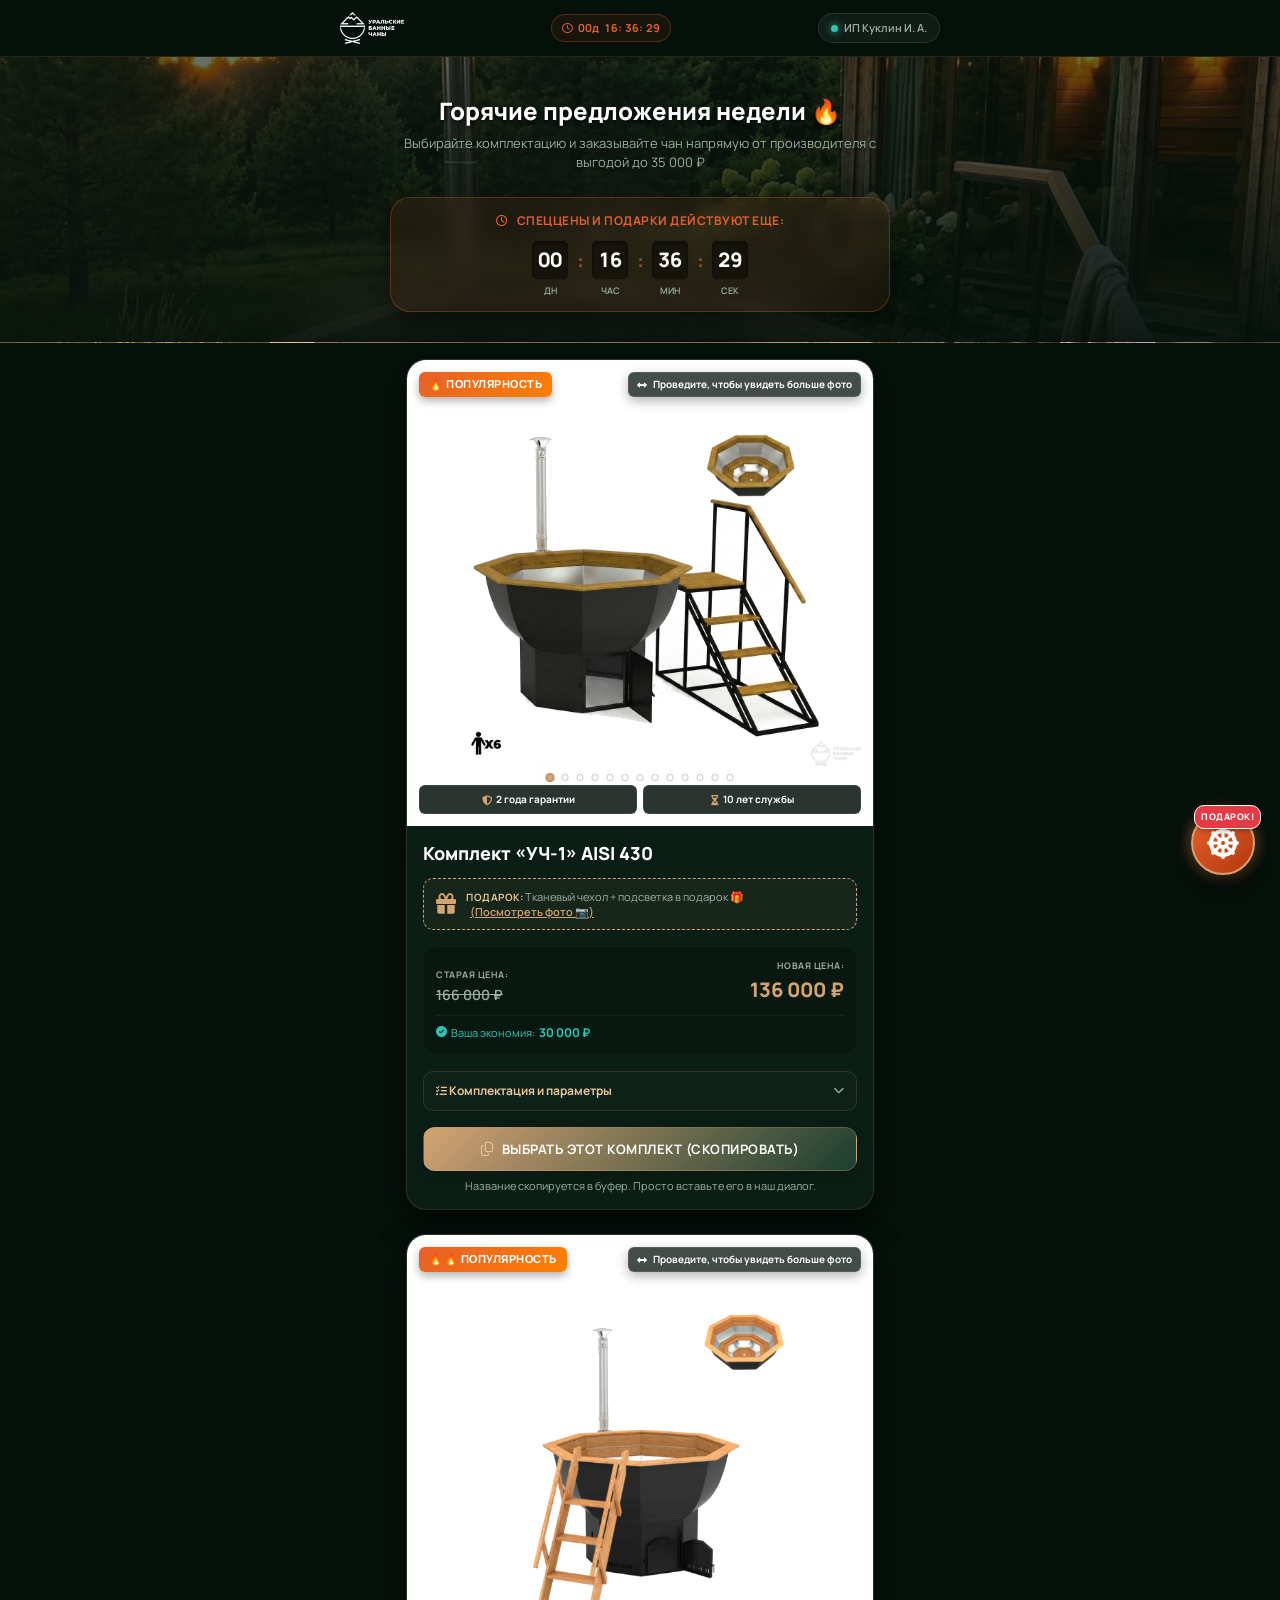
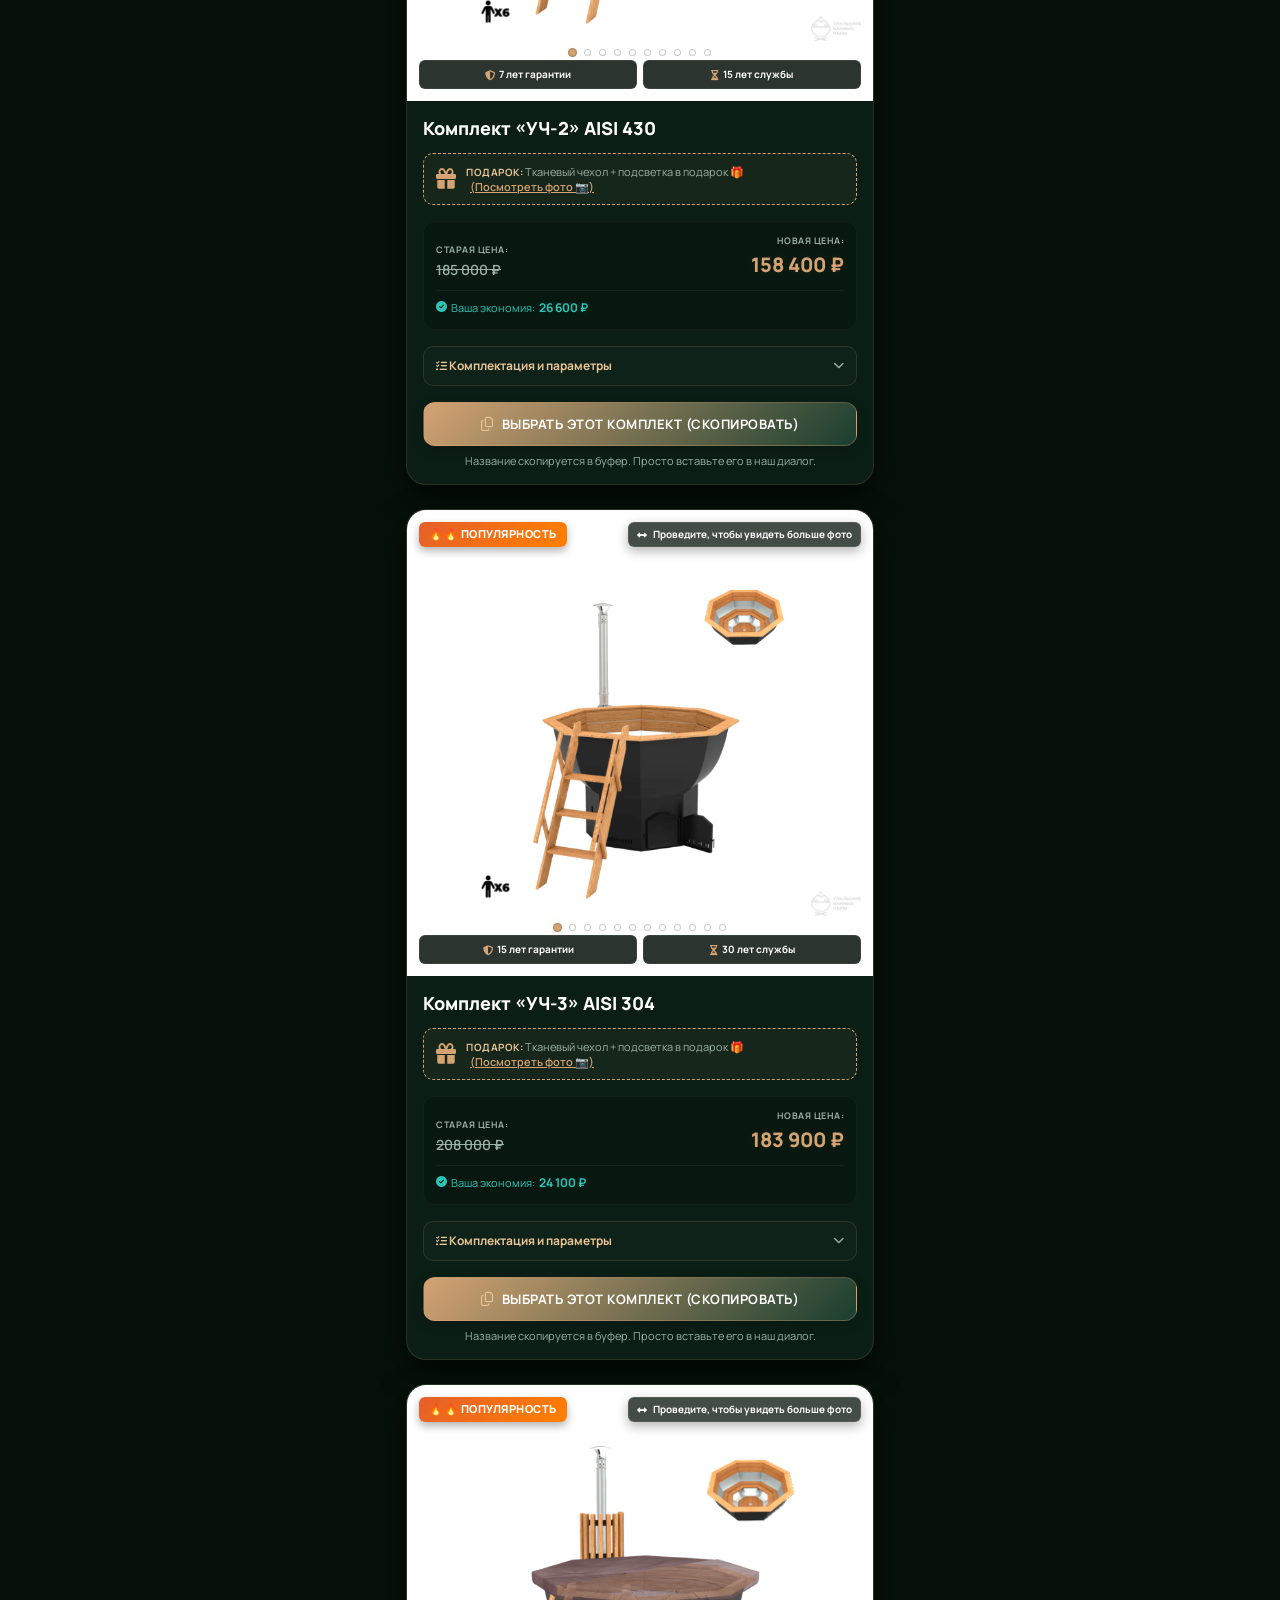
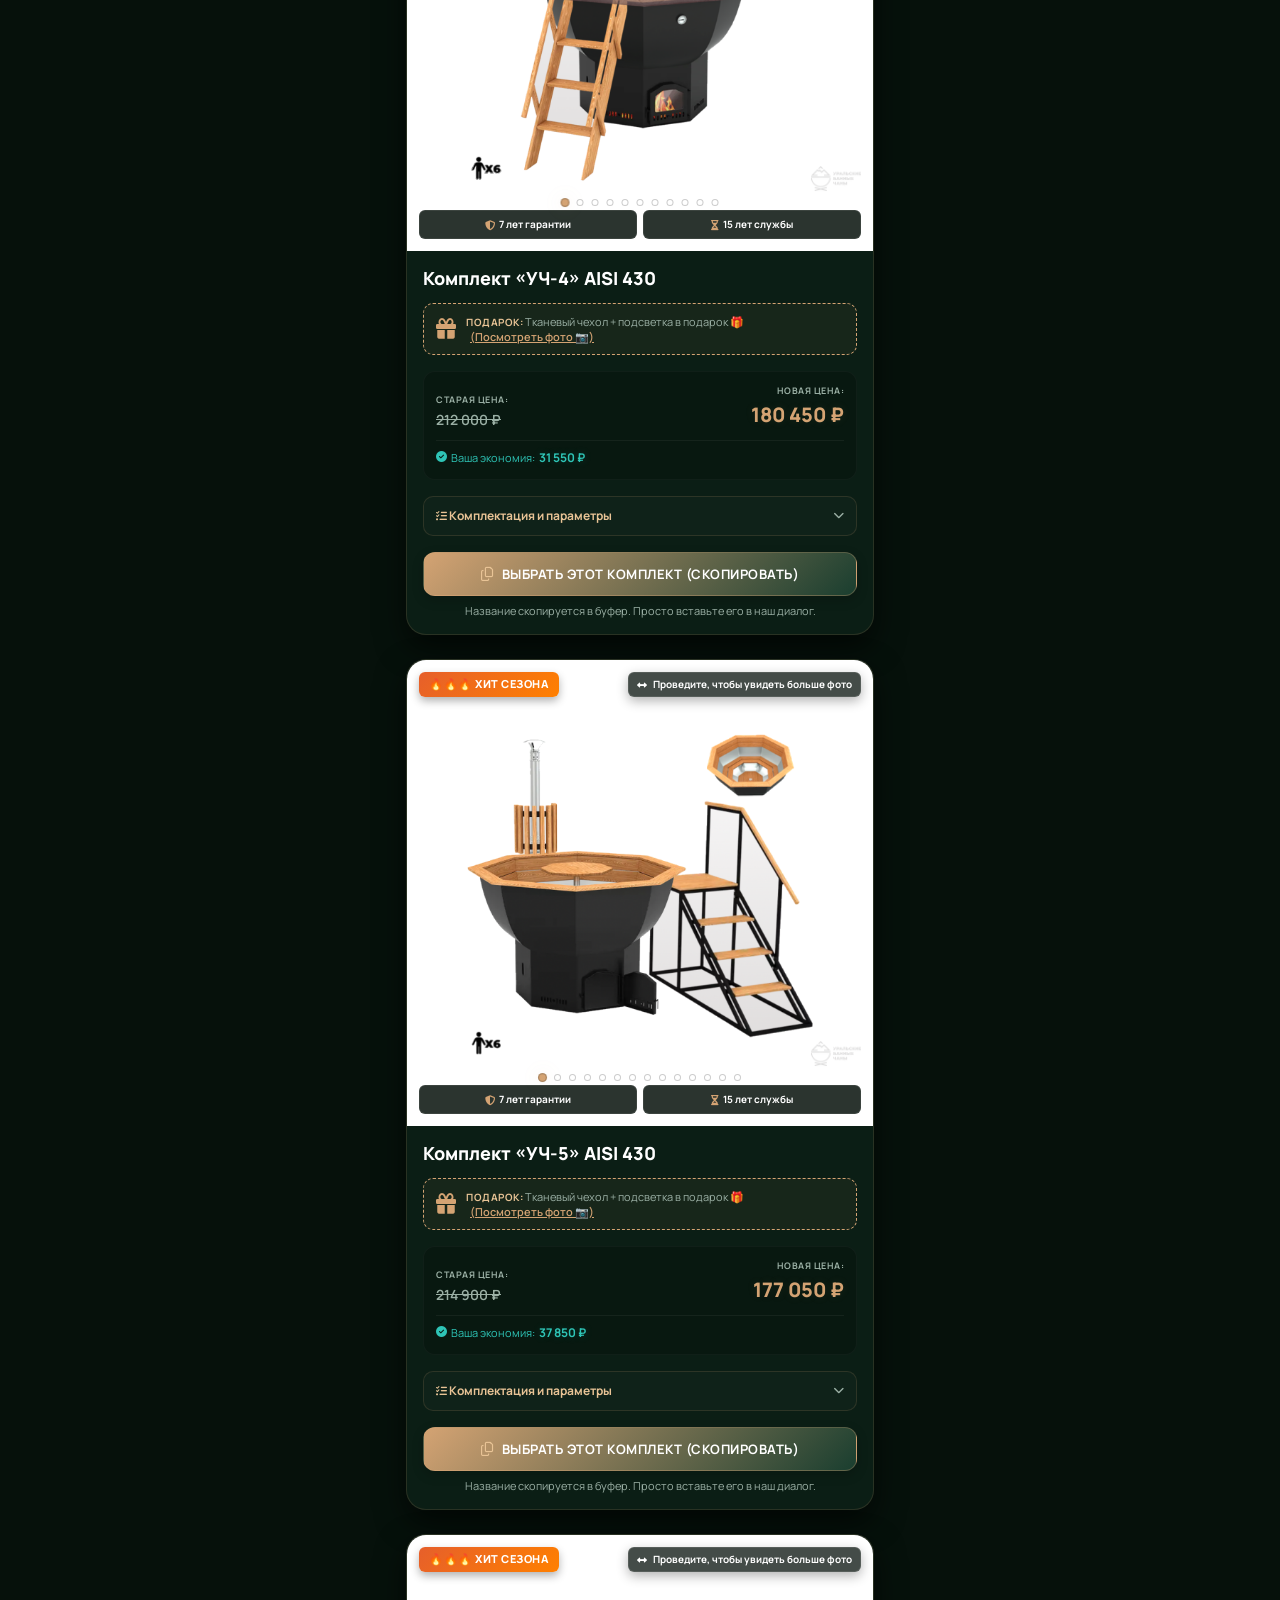
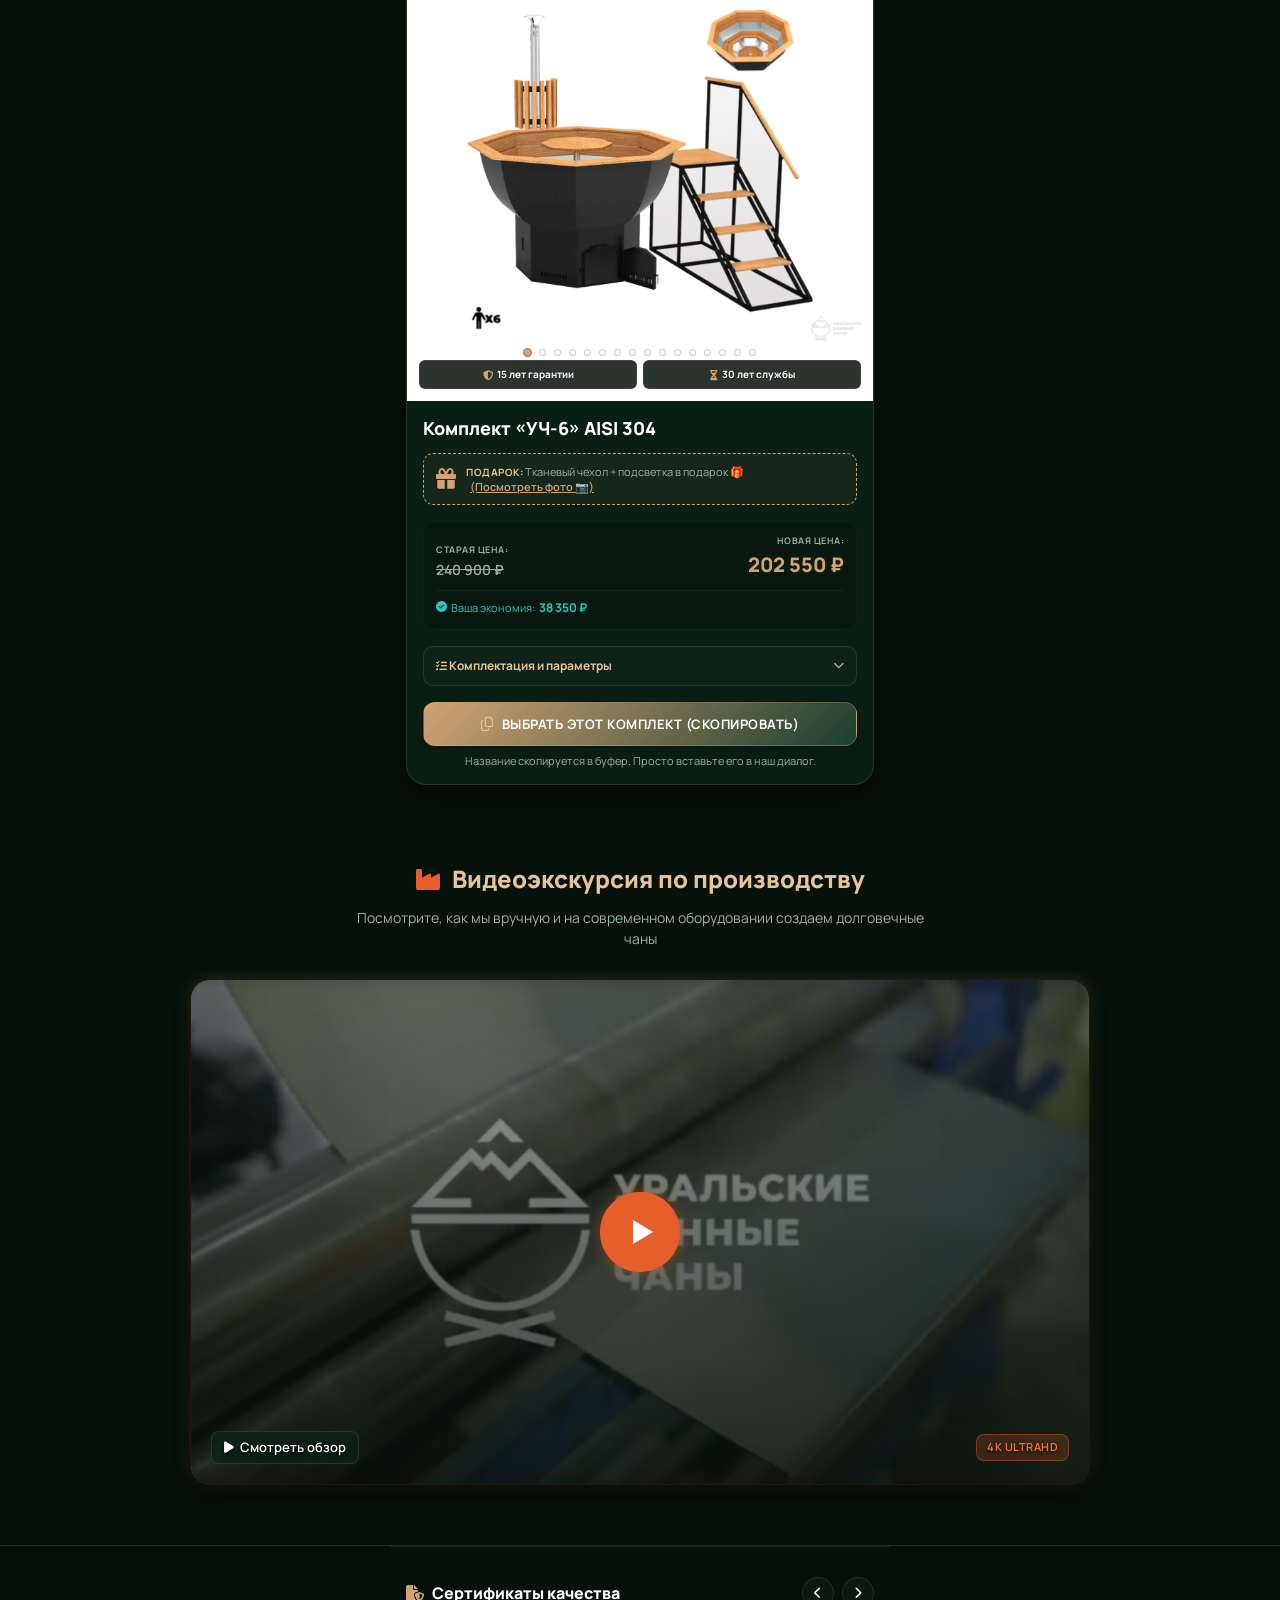
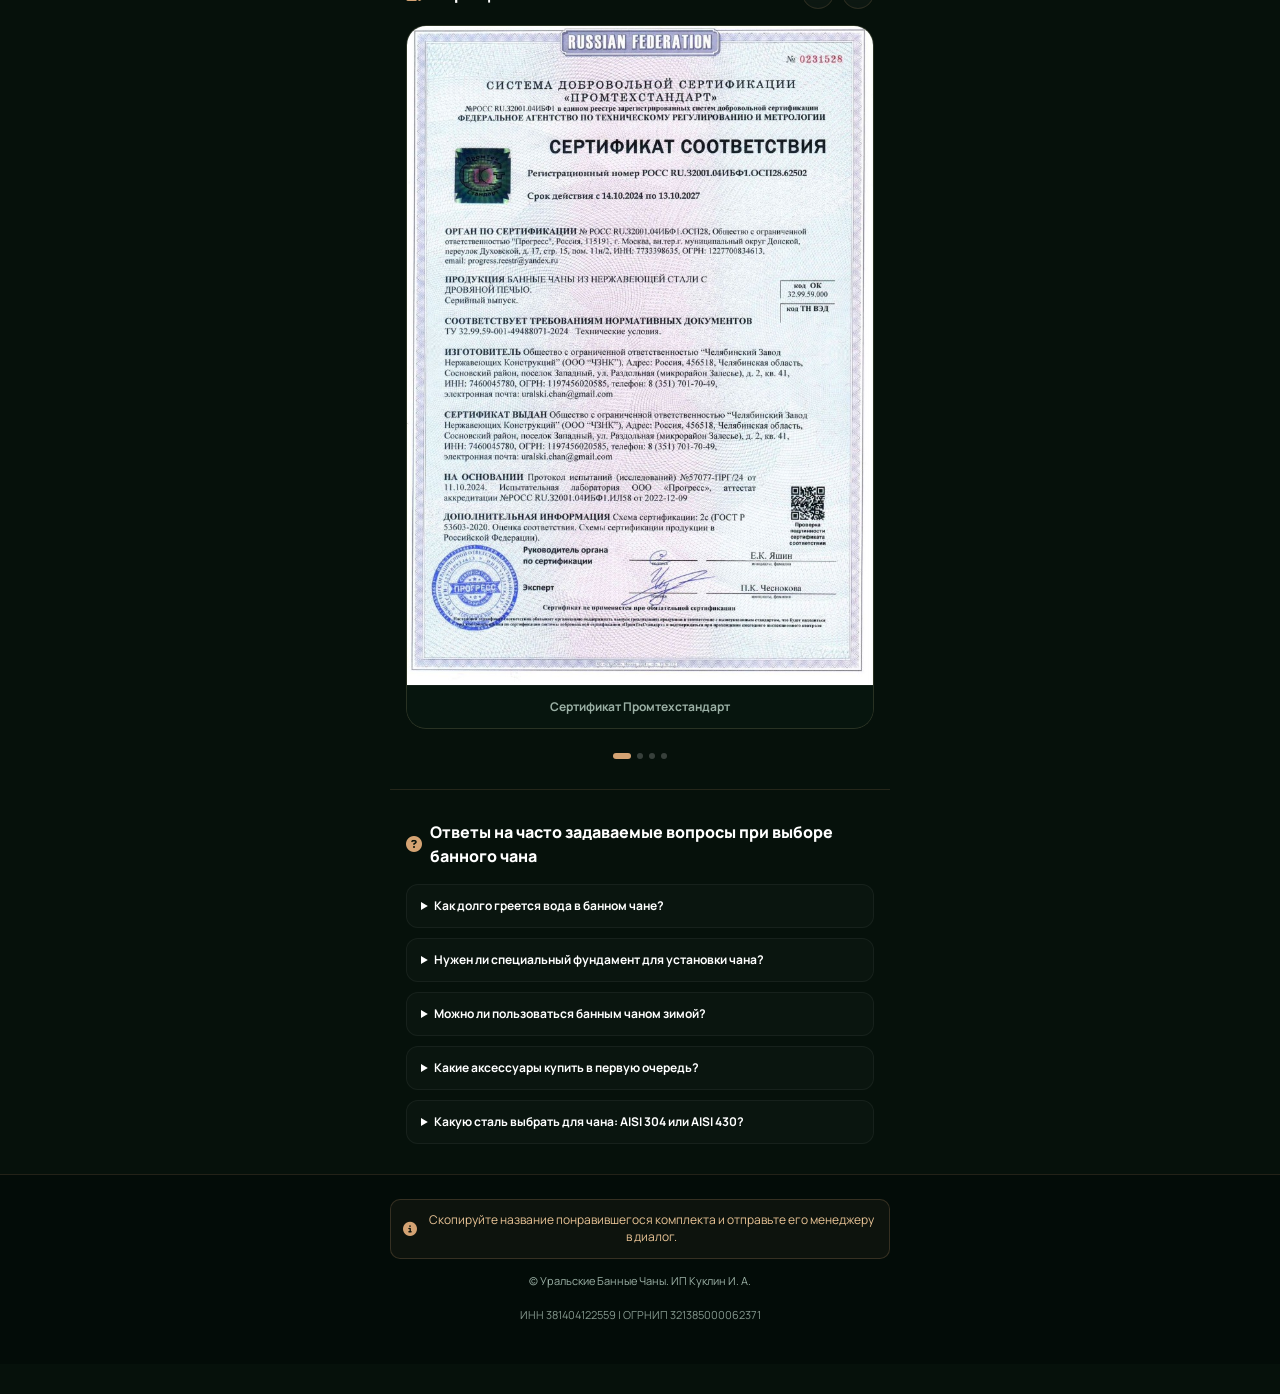
==== commit d62f2a83: "Add files via upload" ====
--- a/index.html
+++ b/index.html
@@ -322,6 +322,67 @@
     </div>
   </div>
 
+  <!-- Floating Fortune Wheel Widget -->
+  <div class="fortune-widget" id="fortune-widget" role="button" aria-label="Открыть колесо фортуны" title="Выиграть подарок!">
+    <div class="fortune-widget-wheel">
+      <i class="fa-solid fa-dharmachakra animate-spin-slow"></i>
+    </div>
+    <div class="fortune-widget-badge">Подарок!</div>
+  </div>
+
+  <!-- Fortune Wheel Modal -->
+  <div id="fortune-modal" class="fortune-modal" aria-hidden="true" role="dialog">
+    <div class="fortune-modal-container">
+      <button class="fortune-modal-close" id="fortune-modal-close" aria-label="Закрыть"><i class="fa-solid fa-xmark"></i></button>
+      
+      <div class="fortune-modal-header">
+        <div class="fortune-modal-logo-container">
+          <div class="fortune-modal-logo-spin">
+            <i class="fa-solid fa-dharmachakra"></i>
+          </div>
+        </div>
+        <h3>Колесо Фортуны 🎡</h3>
+        <p class="fortune-modal-intro" id="fortune-modal-intro">Выиграйте один из гарантированных подарков к вашему банному чану!</p>
+      </div>
+
+      <!-- Игровая зона рулетки -->
+      <div id="fortune-game-zone">
+        <div class="wheel-wrapper">
+          <div class="wheel-pointer"></div>
+          <div class="wheel-disk" id="wheel-disk">
+            <!-- SVG-диск будет сгенерирован динамически через JS -->
+          </div>
+          <div class="wheel-center">
+            <div class="wheel-center-dot"></div>
+          </div>
+        </div>
+        
+        <div class="fortune-modal-footer">
+          <button class="fortune-modal-btn btn-spin-wheel" id="btn-spin-wheel">Испытать удачу 🎡</button>
+          <p class="fortune-modal-note">* Подарки выдаются при оформлении заказа до конца недели</p>
+        </div>
+      </div>
+
+      <!-- Экран выигрыша (скрыт по умолчанию) -->
+      <div id="fortune-win-screen" class="fortune-win-screen" style="display: none;">
+        <div class="win-icon-wrapper">
+          <i class="fa-solid fa-gift animate-bounce-slow"></i>
+        </div>
+        <h3>Поздравляем! 🎉</h3>
+        <p class="win-intro">Вы выиграли отличный подарок к вашему банному чану:</p>
+        <div class="won-prize-badge" id="won-prize-badge">Название приза</div>
+        <p class="win-desc">Мы зарезервировали этот подарок за вашим устройством. Нажмите кнопку ниже, чтобы запустить чат-бота в мессенджере MAX и забрать подарок.</p>
+        
+        <div class="fortune-modal-footer">
+          <a href="#" target="_blank" rel="noopener noreferrer" class="fortune-modal-btn btn-claim-prize" id="btn-claim-prize">
+            <i class="fa-solid fa-paper-plane"></i> Забрать подарок в боте MAX
+          </a>
+          <p class="fortune-modal-note">* Для получения приза бот должен быть запущен</p>
+        </div>
+      </div>
+    </div>
+  </div>
+
   <!-- Web App Logic -->
   <script src="app.js?v=1.1"></script>
 </body>
--- a/style.css
+++ b/style.css
@@ -2161,6 +2161,378 @@
   }
 }
 
+/* ==========================================================================
+   FORTUNE WHEEL WIDGET & MODAL
+   ========================================================================== */
+.fortune-widget {
+  position: fixed;
+  bottom: 25px;
+  right: 25px;
+  width: 64px;
+  height: 64px;
+  background: linear-gradient(135deg, var(--accent-fire), #b3390f);
+  border: 2px solid var(--primary-wood);
+  border-radius: 50%;
+  box-shadow: var(--shadow-lg), var(--glow-fire), 0 0 15px rgba(212, 163, 115, 0.4);
+  z-index: 199;
+  cursor: pointer;
+  display: flex;
+  justify-content: center;
+  align-items: center;
+  transition: all 0.3s cubic-bezier(0.175, 0.885, 0.32, 1.275);
+  animation: fortune-wiggle 6s infinite;
+}
+
+.fortune-widget:hover {
+  transform: scale(1.1) rotate(15deg);
+  box-shadow: 0 0 25px rgba(230, 95, 43, 0.8), 0 0 20px rgba(212, 163, 115, 0.6);
+}
+
+.fortune-widget-wheel {
+  font-size: 32px;
+  color: var(--text-white);
+  display: flex;
+  justify-content: center;
+  align-items: center;
+}
+
+.animate-spin-slow {
+  animation: spin-slow 12s linear infinite;
+}
+
+@keyframes spin-slow {
+  0% { transform: rotate(0deg); }
+  100% { transform: rotate(360deg); }
+}
+
+@keyframes fortune-wiggle {
+  0%, 90%, 100% { transform: scale(1); }
+  92% { transform: scale(1.1) rotate(-15deg); }
+  94% { transform: scale(1.1) rotate(15deg); }
+  96% { transform: scale(1.1) rotate(-10deg); }
+  98% { transform: scale(1.1) rotate(10deg); }
+}
+
+.fortune-widget-badge {
+  position: absolute;
+  top: -8px;
+  right: -8px;
+  background-color: var(--accent-discount);
+  color: var(--text-white);
+  font-size: 9px;
+  font-weight: 800;
+  padding: 4px 6px;
+  border-radius: 10px;
+  border: 1px solid var(--text-white);
+  text-transform: uppercase;
+  letter-spacing: 0.5px;
+  box-shadow: 0 2px 5px rgba(0,0,0,0.3);
+}
+
+/* Modal */
+.fortune-modal {
+  position: fixed;
+  top: 0;
+  left: 0;
+  right: 0;
+  bottom: 0;
+  background: rgba(6, 17, 11, 0.85);
+  backdrop-filter: blur(10px);
+  -webkit-backdrop-filter: blur(10px);
+  z-index: 1500;
+  display: flex;
+  align-items: center;
+  justify-content: center;
+  padding: 16px;
+  opacity: 0;
+  pointer-events: none;
+  transition: opacity 0.3s ease;
+}
+
+.fortune-modal.active {
+  opacity: 1;
+  pointer-events: auto;
+}
+
+.fortune-modal-container {
+  background: var(--bg-card);
+  border: 1px solid var(--border-glow);
+  border-radius: var(--card-radius);
+  max-width: 440px;
+  width: 100%;
+  position: relative;
+  padding: 30px;
+  box-shadow: var(--shadow-lg), var(--glow-wood);
+  transform: translateY(20px);
+  transition: transform 0.3s ease;
+}
+
+.fortune-modal.active .fortune-modal-container {
+  transform: translateY(0);
+}
+
+.fortune-modal-close {
+  position: absolute;
+  top: 16px;
+  right: 16px;
+  width: 32px;
+  height: 32px;
+  border-radius: 50%;
+  background: rgba(255, 255, 255, 0.05);
+  color: var(--text-muted);
+  display: flex;
+  align-items: center;
+  justify-content: center;
+  font-size: 16px;
+  transition: all 0.2s;
+  border: none;
+  cursor: pointer;
+}
+
+.fortune-modal-close:hover {
+  background: rgba(255, 255, 255, 0.15);
+  color: var(--text-white);
+}
+
+.fortune-modal-header {
+  text-align: center;
+  margin-bottom: 20px;
+}
+
+.fortune-modal-logo-container {
+  display: flex;
+  justify-content: center;
+  margin-bottom: 12px;
+}
+
+.fortune-modal-logo-spin {
+  font-size: 48px;
+  color: var(--accent-fire);
+  animation: spin-slow 8s linear infinite;
+  text-shadow: 0 0 15px rgba(230, 95, 43, 0.4);
+}
+
+.fortune-modal-header h3 {
+  font-size: 22px;
+  font-weight: 800;
+  color: var(--text-wood);
+  margin-bottom: 8px;
+}
+
+.fortune-modal-intro {
+  font-size: 13px;
+  color: var(--text-white);
+  opacity: 0.9;
+}
+
+/* Interactive Wheel styles */
+.wheel-wrapper {
+  position: relative;
+  width: 280px;
+  height: 280px;
+  margin: 0 auto 25px auto;
+  border-radius: 50%;
+  box-shadow: 0 0 25px rgba(0, 0, 0, 0.6), 0 0 15px rgba(212, 163, 115, 0.2);
+}
+
+.wheel-pointer {
+  position: absolute;
+  top: -12px;
+  left: 50%;
+  transform: translateX(-50%);
+  width: 24px;
+  height: 28px;
+  background-color: var(--accent-fire);
+  clip-path: polygon(50% 100%, 0 0, 100% 0);
+  z-index: 10;
+  filter: drop-shadow(0 2px 4px rgba(0,0,0,0.4));
+  transform-origin: 50% 0;
+  transition: transform 0.1s ease;
+}
+
+.wheel-disk {
+  width: 100%;
+  height: 100%;
+  border-radius: 50%;
+  border: 6px solid var(--border-glow);
+  box-shadow: inset 0 0 15px rgba(0,0,0,0.9);
+  overflow: hidden;
+  position: relative;
+  transform: rotate(0deg);
+  background: var(--bg-card);
+}
+
+.wheel-disk svg {
+  width: 100%;
+  height: 100%;
+  display: block;
+}
+
+/* SVG text styling inside wheel */
+.wheel-disk text {
+  font-family: 'Manrope', sans-serif;
+  font-size: 8px;
+  font-weight: 800;
+  fill: #ffffff;
+  text-anchor: middle;
+  letter-spacing: 0.3px;
+  filter: drop-shadow(0px 1px 2px rgba(0,0,0,0.8));
+}
+
+.wheel-center {
+  position: absolute;
+  top: 50%;
+  left: 50%;
+  transform: translate(-50%, -50%);
+  width: 48px;
+  height: 48px;
+  background: var(--bg-card);
+  border: 4px solid var(--border-glow);
+  border-radius: 50%;
+  z-index: 5;
+  box-shadow: var(--shadow-md), 0 0 10px rgba(212, 163, 115, 0.3);
+  display: flex;
+  justify-content: center;
+  align-items: center;
+}
+
+.wheel-center-dot {
+  width: 14px;
+  height: 14px;
+  background: linear-gradient(135deg, var(--accent-fire), #b3390f);
+  border-radius: 50%;
+  box-shadow: var(--glow-fire);
+}
+
+/* Win Screen */
+.fortune-win-screen {
+  text-align: center;
+  padding: 10px 0;
+  animation: win-screen-appear 0.5s cubic-bezier(0.175, 0.885, 0.32, 1.275) forwards;
+}
+
+@keyframes win-screen-appear {
+  0% { opacity: 0; transform: scale(0.9); }
+  100% { opacity: 1; transform: scale(1); }
+}
+
+.win-icon-wrapper {
+  font-size: 52px;
+  color: var(--accent-discount);
+  margin-bottom: 15px;
+  text-shadow: 0 0 20px rgba(46, 204, 113, 0.4);
+}
+
+.animate-bounce-slow {
+  animation: bounce-slow 2.5s infinite;
+}
+
+@keyframes bounce-slow {
+  0%, 100% { transform: translateY(0); }
+  50% { transform: translateY(-10px); }
+}
+
+.win-intro {
+  font-size: 13px;
+  color: var(--text-muted);
+  margin-bottom: 12px;
+}
+
+.won-prize-badge {
+  display: inline-block;
+  background: linear-gradient(135deg, rgba(212, 163, 115, 0.2), rgba(212, 163, 115, 0.05));
+  border: 2px solid var(--primary-wood);
+  color: var(--text-wood);
+  font-size: 20px;
+  font-weight: 800;
+  padding: 12px 24px;
+  border-radius: 12px;
+  margin-bottom: 20px;
+  box-shadow: 0 4px 15px rgba(0, 0, 0, 0.3), var(--glow-wood);
+  text-transform: uppercase;
+  letter-spacing: 0.5px;
+}
+
+.win-desc {
+  font-size: 12px;
+  line-height: 1.6;
+  color: var(--text-white);
+  margin-bottom: 25px;
+  opacity: 0.9;
+}
+
+.fortune-modal-footer {
+  text-align: center;
+}
+
+.fortune-modal-btn {
+  display: flex;
+  align-items: center;
+  justify-content: center;
+  gap: 10px;
+  width: 100%;
+  background: linear-gradient(135deg, var(--accent-fire), #b3390f);
+  color: var(--text-white);
+  font-weight: 700;
+  border-radius: var(--button-radius);
+  padding: 14px;
+  font-size: 13px;
+  text-transform: uppercase;
+  letter-spacing: 0.5px;
+  transition: all 0.3s;
+  box-shadow: var(--shadow-md), var(--glow-fire);
+  border: none;
+  cursor: pointer;
+}
+
+.fortune-modal-btn:hover {
+  transform: translateY(-2px);
+  background: linear-gradient(135deg, #ff7e47, var(--accent-fire));
+  box-shadow: 0 6px 20px rgba(230, 95, 43, 0.5);
+}
+
+.fortune-modal-btn i {
+  font-size: 18px;
+}
+
+.btn-claim-prize {
+  background: linear-gradient(135deg, #2ecc71, #27ae60) !important;
+  box-shadow: 0 4px 15px rgba(46, 204, 113, 0.4) !important;
+}
+
+.btn-claim-prize:hover {
+  background: linear-gradient(135deg, #40d47e, #2ecc71) !important;
+  box-shadow: 0 6px 20px rgba(46, 204, 113, 0.6) !important;
+}
+
+.fortune-modal-note {
+  margin-top: 10px;
+  font-size: 10px;
+  color: var(--text-muted);
+  opacity: 0.7;
+}
+
+@media (max-width: 480px) {
+  .fortune-widget {
+    bottom: 20px;
+    right: 20px;
+    width: 56px;
+    height: 56px;
+  }
+  
+  .fortune-widget-wheel {
+    font-size: 28px;
+  }
+  
+  .fortune-modal-container {
+    padding: 24px 20px;
+  }
+  
+  .fortune-modal-header h3 {
+    font-size: 20px;
+  }
+}
+
 /* Prefers Reduced Motion settings */
 @media (prefers-reduced-motion: reduce) {
   .pulse, .status-dot, .icon-pulse, .timer-divider, .hotspot-btn, .play-btn-pulse {
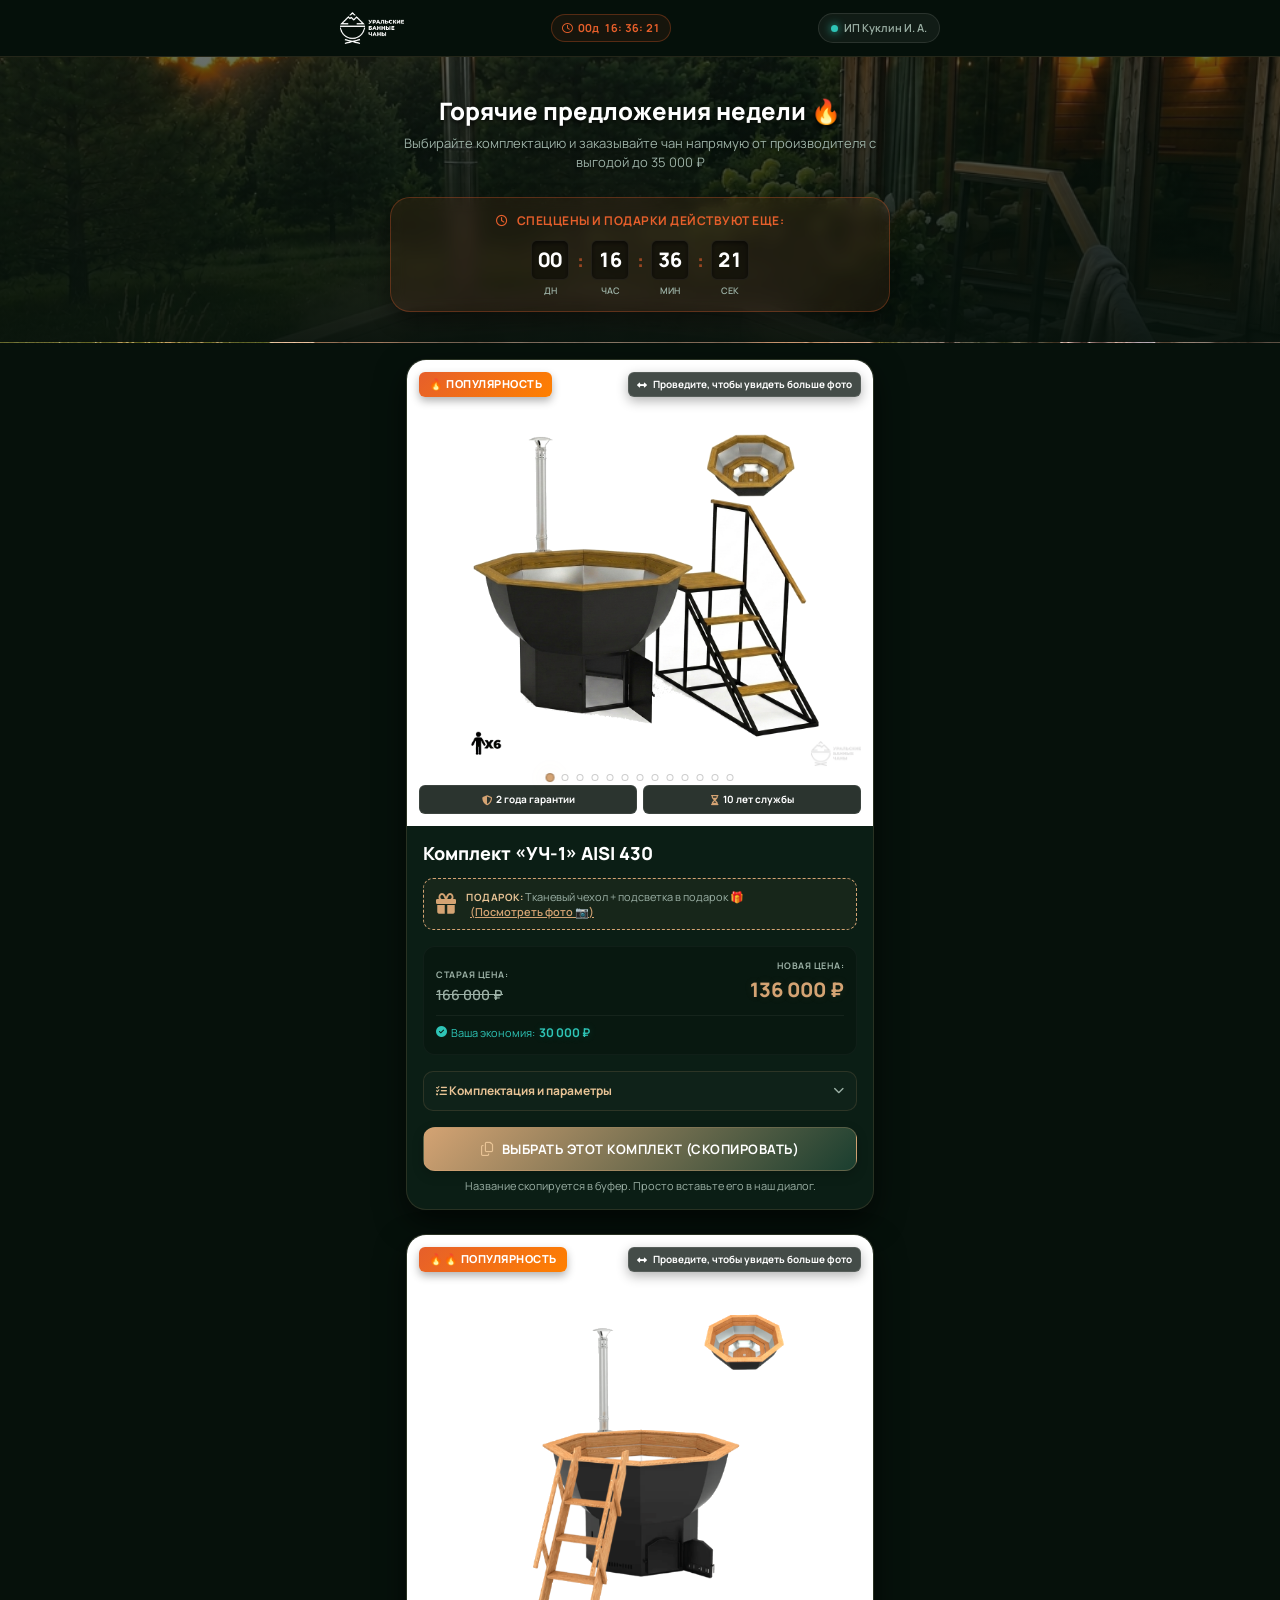
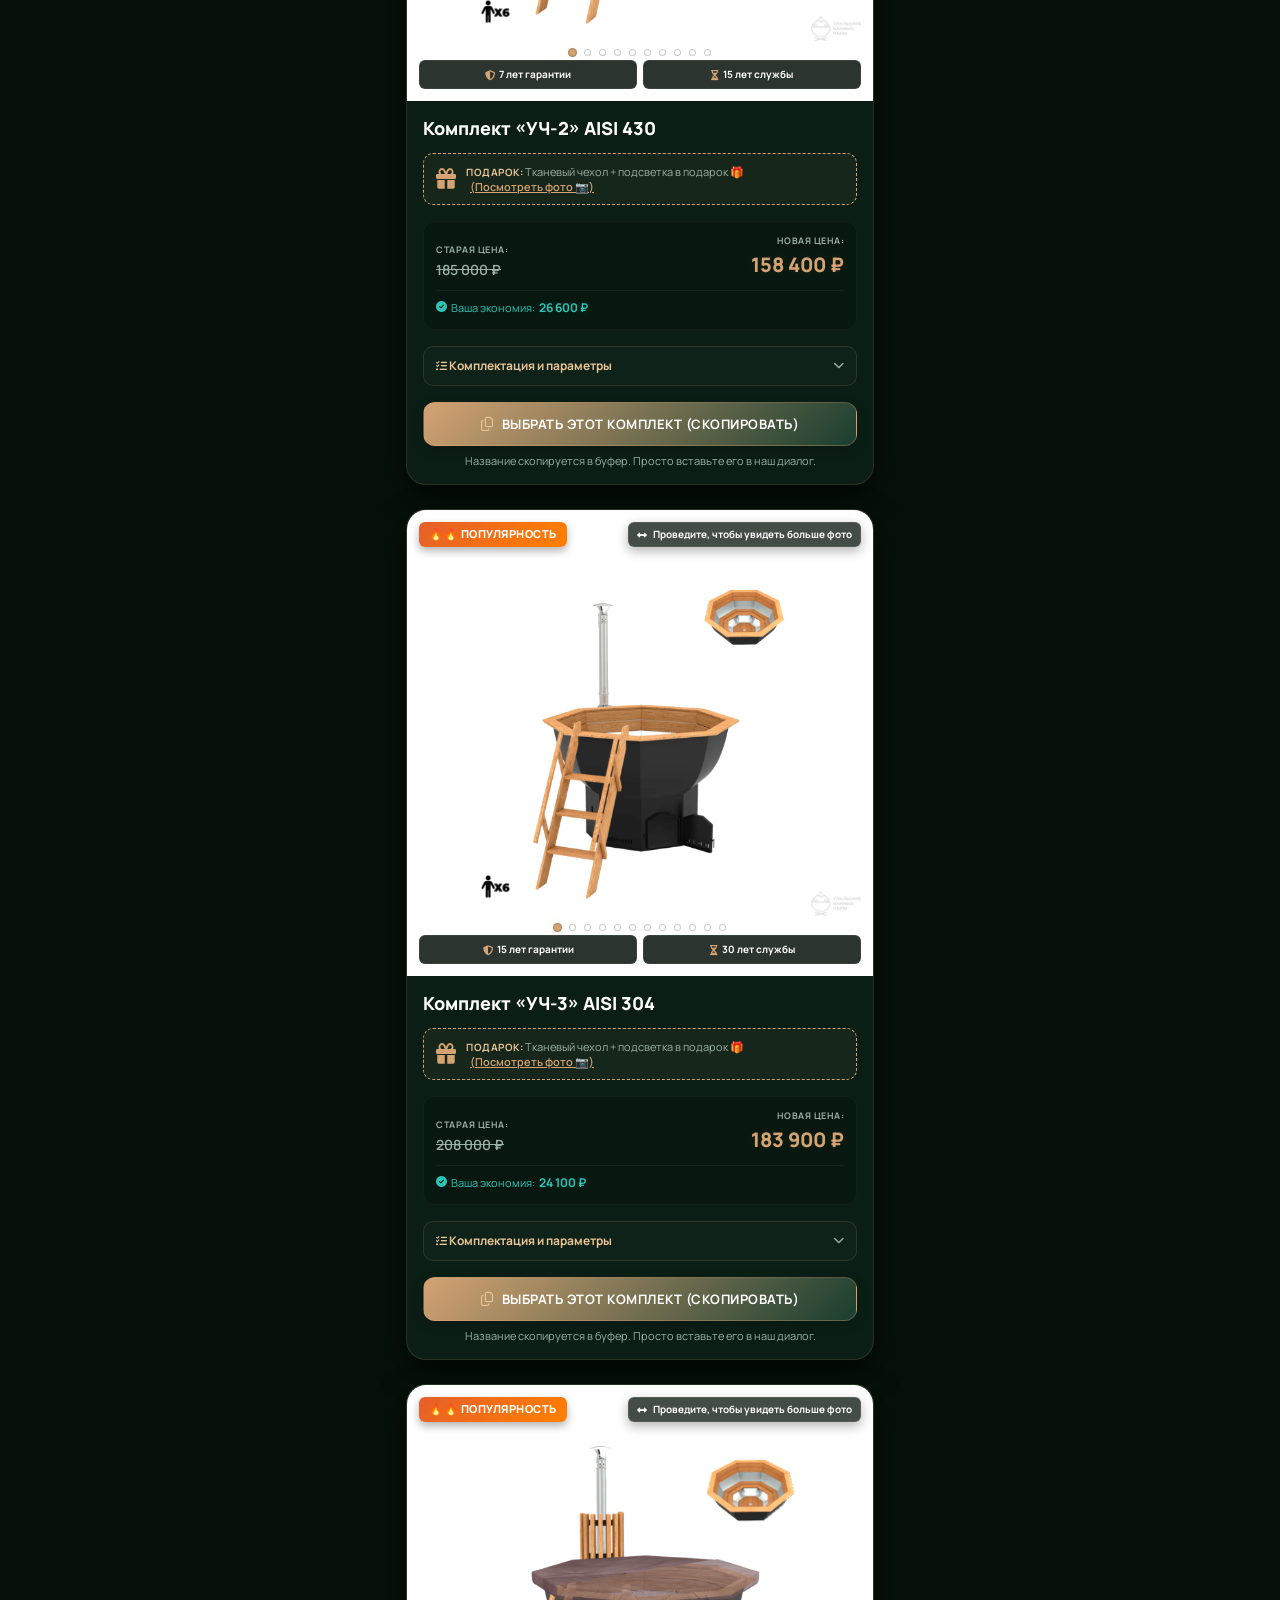
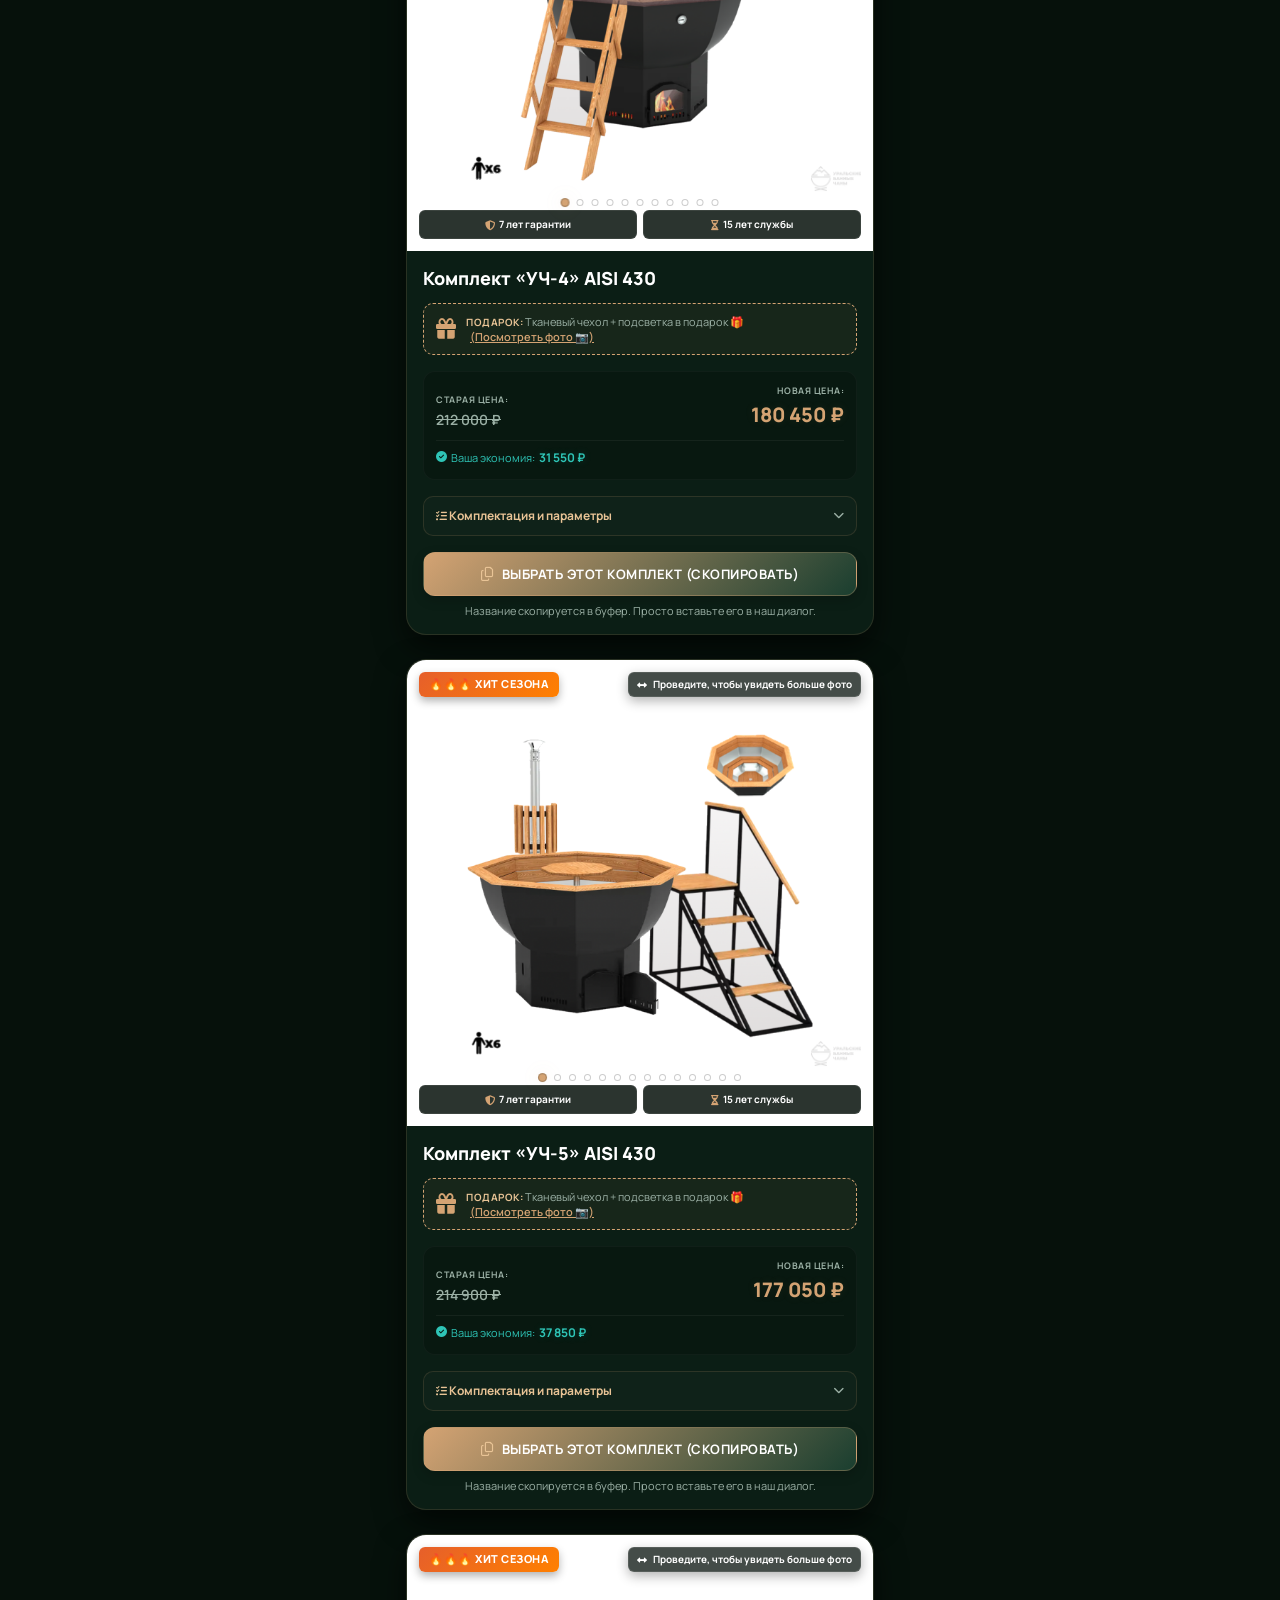
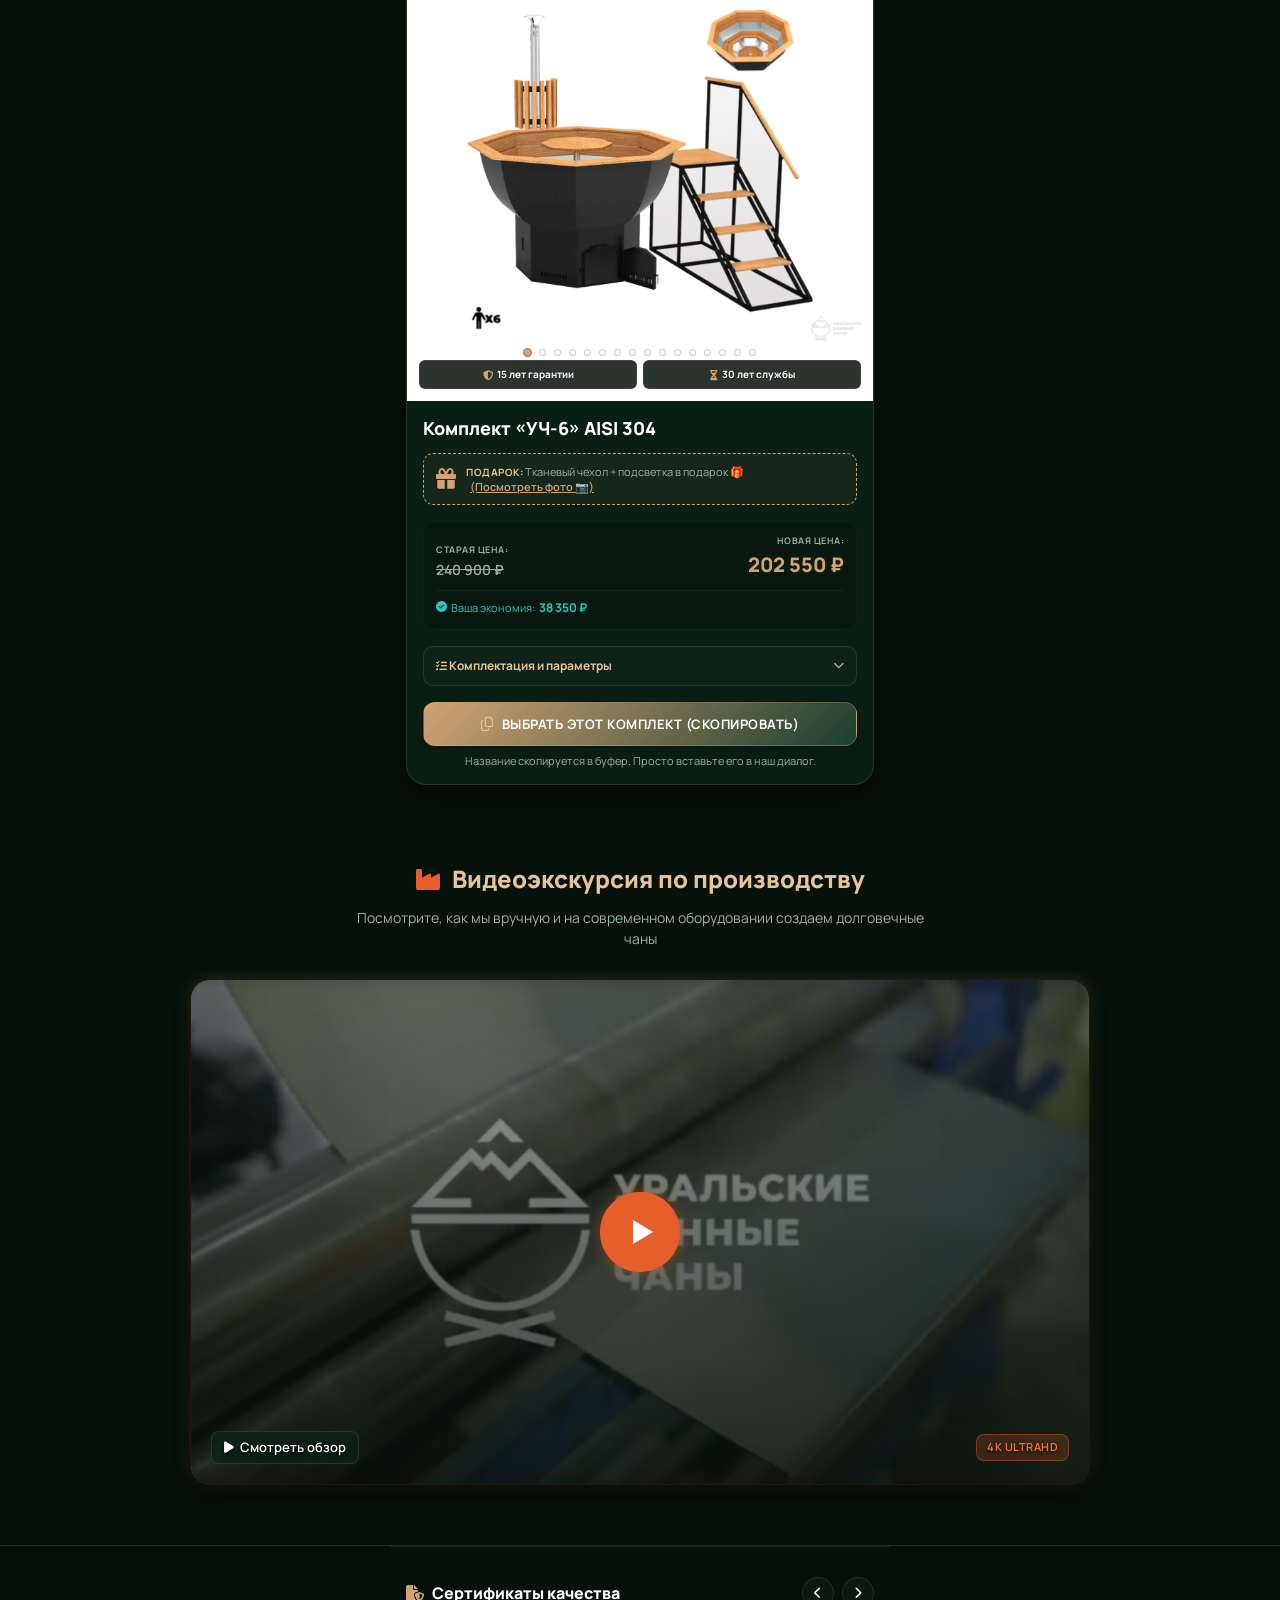
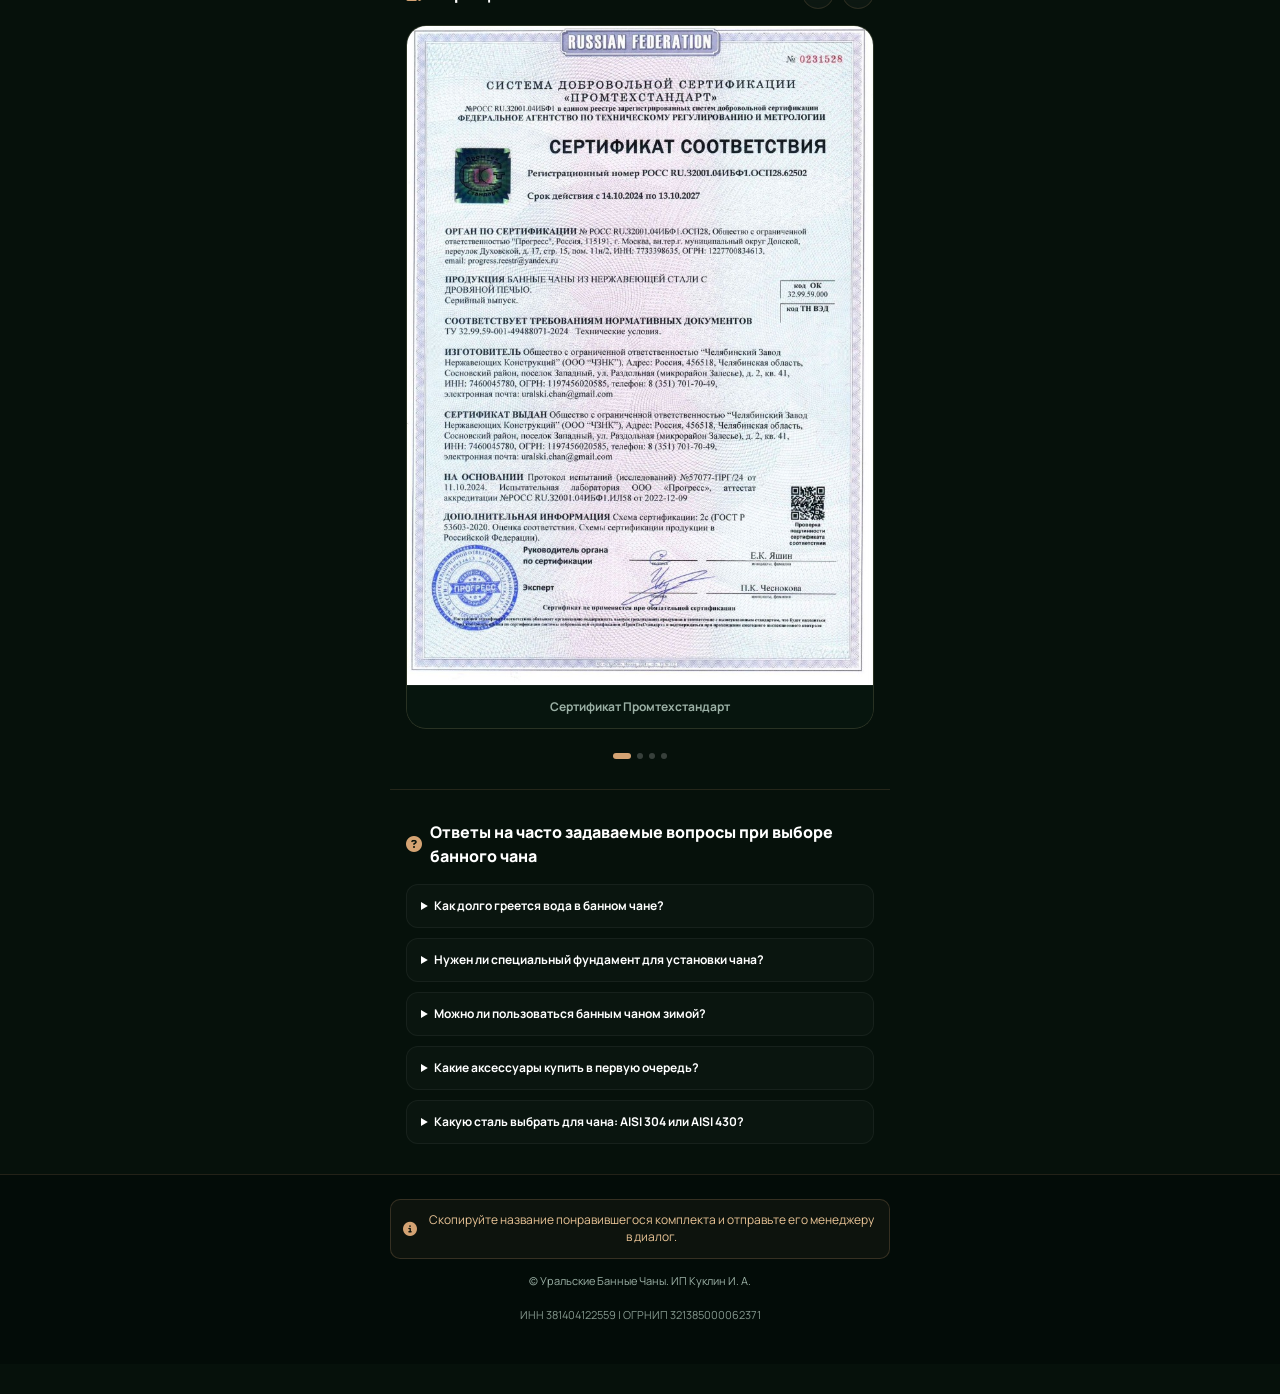
==== commit 3f0aab98: "Add files via upload" ====
--- a/index.html
+++ b/index.html
@@ -322,67 +322,6 @@
     </div>
   </div>
 
-  <!-- Floating Fortune Wheel Widget -->
-  <div class="fortune-widget" id="fortune-widget" role="button" aria-label="Открыть колесо фортуны" title="Выиграть подарок!">
-    <div class="fortune-widget-wheel">
-      <i class="fa-solid fa-dharmachakra animate-spin-slow"></i>
-    </div>
-    <div class="fortune-widget-badge">Подарок!</div>
-  </div>
-
-  <!-- Fortune Wheel Modal -->
-  <div id="fortune-modal" class="fortune-modal" aria-hidden="true" role="dialog">
-    <div class="fortune-modal-container">
-      <button class="fortune-modal-close" id="fortune-modal-close" aria-label="Закрыть"><i class="fa-solid fa-xmark"></i></button>
-      
-      <div class="fortune-modal-header">
-        <div class="fortune-modal-logo-container">
-          <div class="fortune-modal-logo-spin">
-            <i class="fa-solid fa-dharmachakra"></i>
-          </div>
-        </div>
-        <h3>Колесо Фортуны 🎡</h3>
-        <p class="fortune-modal-intro" id="fortune-modal-intro">Выиграйте один из гарантированных подарков к вашему банному чану!</p>
-      </div>
-
-      <!-- Игровая зона рулетки -->
-      <div id="fortune-game-zone">
-        <div class="wheel-wrapper">
-          <div class="wheel-pointer"></div>
-          <div class="wheel-disk" id="wheel-disk">
-            <!-- SVG-диск будет сгенерирован динамически через JS -->
-          </div>
-          <div class="wheel-center">
-            <div class="wheel-center-dot"></div>
-          </div>
-        </div>
-        
-        <div class="fortune-modal-footer">
-          <button class="fortune-modal-btn btn-spin-wheel" id="btn-spin-wheel">Испытать удачу 🎡</button>
-          <p class="fortune-modal-note">* Подарки выдаются при оформлении заказа до конца недели</p>
-        </div>
-      </div>
-
-      <!-- Экран выигрыша (скрыт по умолчанию) -->
-      <div id="fortune-win-screen" class="fortune-win-screen" style="display: none;">
-        <div class="win-icon-wrapper">
-          <i class="fa-solid fa-gift animate-bounce-slow"></i>
-        </div>
-        <h3>Поздравляем! 🎉</h3>
-        <p class="win-intro">Вы выиграли отличный подарок к вашему банному чану:</p>
-        <div class="won-prize-badge" id="won-prize-badge">Название приза</div>
-        <p class="win-desc">Мы зарезервировали этот подарок за вашим устройством. Нажмите кнопку ниже, чтобы запустить чат-бота в мессенджере MAX и забрать подарок.</p>
-        
-        <div class="fortune-modal-footer">
-          <a href="#" target="_blank" rel="noopener noreferrer" class="fortune-modal-btn btn-claim-prize" id="btn-claim-prize">
-            <i class="fa-solid fa-paper-plane"></i> Забрать подарок в боте MAX
-          </a>
-          <p class="fortune-modal-note">* Для получения приза бот должен быть запущен</p>
-        </div>
-      </div>
-    </div>
-  </div>
-
   <!-- Web App Logic -->
   <script src="app.js?v=1.1"></script>
 </body>
--- a/style.css
+++ b/style.css
@@ -2161,378 +2161,6 @@
   }
 }
 
-/* ==========================================================================
-   FORTUNE WHEEL WIDGET & MODAL
-   ========================================================================== */
-.fortune-widget {
-  position: fixed;
-  bottom: 25px;
-  right: 25px;
-  width: 64px;
-  height: 64px;
-  background: linear-gradient(135deg, var(--accent-fire), #b3390f);
-  border: 2px solid var(--primary-wood);
-  border-radius: 50%;
-  box-shadow: var(--shadow-lg), var(--glow-fire), 0 0 15px rgba(212, 163, 115, 0.4);
-  z-index: 199;
-  cursor: pointer;
-  display: flex;
-  justify-content: center;
-  align-items: center;
-  transition: all 0.3s cubic-bezier(0.175, 0.885, 0.32, 1.275);
-  animation: fortune-wiggle 6s infinite;
-}
-
-.fortune-widget:hover {
-  transform: scale(1.1) rotate(15deg);
-  box-shadow: 0 0 25px rgba(230, 95, 43, 0.8), 0 0 20px rgba(212, 163, 115, 0.6);
-}
-
-.fortune-widget-wheel {
-  font-size: 32px;
-  color: var(--text-white);
-  display: flex;
-  justify-content: center;
-  align-items: center;
-}
-
-.animate-spin-slow {
-  animation: spin-slow 12s linear infinite;
-}
-
-@keyframes spin-slow {
-  0% { transform: rotate(0deg); }
-  100% { transform: rotate(360deg); }
-}
-
-@keyframes fortune-wiggle {
-  0%, 90%, 100% { transform: scale(1); }
-  92% { transform: scale(1.1) rotate(-15deg); }
-  94% { transform: scale(1.1) rotate(15deg); }
-  96% { transform: scale(1.1) rotate(-10deg); }
-  98% { transform: scale(1.1) rotate(10deg); }
-}
-
-.fortune-widget-badge {
-  position: absolute;
-  top: -8px;
-  right: -8px;
-  background-color: var(--accent-discount);
-  color: var(--text-white);
-  font-size: 9px;
-  font-weight: 800;
-  padding: 4px 6px;
-  border-radius: 10px;
-  border: 1px solid var(--text-white);
-  text-transform: uppercase;
-  letter-spacing: 0.5px;
-  box-shadow: 0 2px 5px rgba(0,0,0,0.3);
-}
-
-/* Modal */
-.fortune-modal {
-  position: fixed;
-  top: 0;
-  left: 0;
-  right: 0;
-  bottom: 0;
-  background: rgba(6, 17, 11, 0.85);
-  backdrop-filter: blur(10px);
-  -webkit-backdrop-filter: blur(10px);
-  z-index: 1500;
-  display: flex;
-  align-items: center;
-  justify-content: center;
-  padding: 16px;
-  opacity: 0;
-  pointer-events: none;
-  transition: opacity 0.3s ease;
-}
-
-.fortune-modal.active {
-  opacity: 1;
-  pointer-events: auto;
-}
-
-.fortune-modal-container {
-  background: var(--bg-card);
-  border: 1px solid var(--border-glow);
-  border-radius: var(--card-radius);
-  max-width: 440px;
-  width: 100%;
-  position: relative;
-  padding: 30px;
-  box-shadow: var(--shadow-lg), var(--glow-wood);
-  transform: translateY(20px);
-  transition: transform 0.3s ease;
-}
-
-.fortune-modal.active .fortune-modal-container {
-  transform: translateY(0);
-}
-
-.fortune-modal-close {
-  position: absolute;
-  top: 16px;
-  right: 16px;
-  width: 32px;
-  height: 32px;
-  border-radius: 50%;
-  background: rgba(255, 255, 255, 0.05);
-  color: var(--text-muted);
-  display: flex;
-  align-items: center;
-  justify-content: center;
-  font-size: 16px;
-  transition: all 0.2s;
-  border: none;
-  cursor: pointer;
-}
-
-.fortune-modal-close:hover {
-  background: rgba(255, 255, 255, 0.15);
-  color: var(--text-white);
-}
-
-.fortune-modal-header {
-  text-align: center;
-  margin-bottom: 20px;
-}
-
-.fortune-modal-logo-container {
-  display: flex;
-  justify-content: center;
-  margin-bottom: 12px;
-}
-
-.fortune-modal-logo-spin {
-  font-size: 48px;
-  color: var(--accent-fire);
-  animation: spin-slow 8s linear infinite;
-  text-shadow: 0 0 15px rgba(230, 95, 43, 0.4);
-}
-
-.fortune-modal-header h3 {
-  font-size: 22px;
-  font-weight: 800;
-  color: var(--text-wood);
-  margin-bottom: 8px;
-}
-
-.fortune-modal-intro {
-  font-size: 13px;
-  color: var(--text-white);
-  opacity: 0.9;
-}
-
-/* Interactive Wheel styles */
-.wheel-wrapper {
-  position: relative;
-  width: 280px;
-  height: 280px;
-  margin: 0 auto 25px auto;
-  border-radius: 50%;
-  box-shadow: 0 0 25px rgba(0, 0, 0, 0.6), 0 0 15px rgba(212, 163, 115, 0.2);
-}
-
-.wheel-pointer {
-  position: absolute;
-  top: -12px;
-  left: 50%;
-  transform: translateX(-50%);
-  width: 24px;
-  height: 28px;
-  background-color: var(--accent-fire);
-  clip-path: polygon(50% 100%, 0 0, 100% 0);
-  z-index: 10;
-  filter: drop-shadow(0 2px 4px rgba(0,0,0,0.4));
-  transform-origin: 50% 0;
-  transition: transform 0.1s ease;
-}
-
-.wheel-disk {
-  width: 100%;
-  height: 100%;
-  border-radius: 50%;
-  border: 6px solid var(--border-glow);
-  box-shadow: inset 0 0 15px rgba(0,0,0,0.9);
-  overflow: hidden;
-  position: relative;
-  transform: rotate(0deg);
-  background: var(--bg-card);
-}
-
-.wheel-disk svg {
-  width: 100%;
-  height: 100%;
-  display: block;
-}
-
-/* SVG text styling inside wheel */
-.wheel-disk text {
-  font-family: 'Manrope', sans-serif;
-  font-size: 8px;
-  font-weight: 800;
-  fill: #ffffff;
-  text-anchor: middle;
-  letter-spacing: 0.3px;
-  filter: drop-shadow(0px 1px 2px rgba(0,0,0,0.8));
-}
-
-.wheel-center {
-  position: absolute;
-  top: 50%;
-  left: 50%;
-  transform: translate(-50%, -50%);
-  width: 48px;
-  height: 48px;
-  background: var(--bg-card);
-  border: 4px solid var(--border-glow);
-  border-radius: 50%;
-  z-index: 5;
-  box-shadow: var(--shadow-md), 0 0 10px rgba(212, 163, 115, 0.3);
-  display: flex;
-  justify-content: center;
-  align-items: center;
-}
-
-.wheel-center-dot {
-  width: 14px;
-  height: 14px;
-  background: linear-gradient(135deg, var(--accent-fire), #b3390f);
-  border-radius: 50%;
-  box-shadow: var(--glow-fire);
-}
-
-/* Win Screen */
-.fortune-win-screen {
-  text-align: center;
-  padding: 10px 0;
-  animation: win-screen-appear 0.5s cubic-bezier(0.175, 0.885, 0.32, 1.275) forwards;
-}
-
-@keyframes win-screen-appear {
-  0% { opacity: 0; transform: scale(0.9); }
-  100% { opacity: 1; transform: scale(1); }
-}
-
-.win-icon-wrapper {
-  font-size: 52px;
-  color: var(--accent-discount);
-  margin-bottom: 15px;
-  text-shadow: 0 0 20px rgba(46, 204, 113, 0.4);
-}
-
-.animate-bounce-slow {
-  animation: bounce-slow 2.5s infinite;
-}
-
-@keyframes bounce-slow {
-  0%, 100% { transform: translateY(0); }
-  50% { transform: translateY(-10px); }
-}
-
-.win-intro {
-  font-size: 13px;
-  color: var(--text-muted);
-  margin-bottom: 12px;
-}
-
-.won-prize-badge {
-  display: inline-block;
-  background: linear-gradient(135deg, rgba(212, 163, 115, 0.2), rgba(212, 163, 115, 0.05));
-  border: 2px solid var(--primary-wood);
-  color: var(--text-wood);
-  font-size: 20px;
-  font-weight: 800;
-  padding: 12px 24px;
-  border-radius: 12px;
-  margin-bottom: 20px;
-  box-shadow: 0 4px 15px rgba(0, 0, 0, 0.3), var(--glow-wood);
-  text-transform: uppercase;
-  letter-spacing: 0.5px;
-}
-
-.win-desc {
-  font-size: 12px;
-  line-height: 1.6;
-  color: var(--text-white);
-  margin-bottom: 25px;
-  opacity: 0.9;
-}
-
-.fortune-modal-footer {
-  text-align: center;
-}
-
-.fortune-modal-btn {
-  display: flex;
-  align-items: center;
-  justify-content: center;
-  gap: 10px;
-  width: 100%;
-  background: linear-gradient(135deg, var(--accent-fire), #b3390f);
-  color: var(--text-white);
-  font-weight: 700;
-  border-radius: var(--button-radius);
-  padding: 14px;
-  font-size: 13px;
-  text-transform: uppercase;
-  letter-spacing: 0.5px;
-  transition: all 0.3s;
-  box-shadow: var(--shadow-md), var(--glow-fire);
-  border: none;
-  cursor: pointer;
-}
-
-.fortune-modal-btn:hover {
-  transform: translateY(-2px);
-  background: linear-gradient(135deg, #ff7e47, var(--accent-fire));
-  box-shadow: 0 6px 20px rgba(230, 95, 43, 0.5);
-}
-
-.fortune-modal-btn i {
-  font-size: 18px;
-}
-
-.btn-claim-prize {
-  background: linear-gradient(135deg, #2ecc71, #27ae60) !important;
-  box-shadow: 0 4px 15px rgba(46, 204, 113, 0.4) !important;
-}
-
-.btn-claim-prize:hover {
-  background: linear-gradient(135deg, #40d47e, #2ecc71) !important;
-  box-shadow: 0 6px 20px rgba(46, 204, 113, 0.6) !important;
-}
-
-.fortune-modal-note {
-  margin-top: 10px;
-  font-size: 10px;
-  color: var(--text-muted);
-  opacity: 0.7;
-}
-
-@media (max-width: 480px) {
-  .fortune-widget {
-    bottom: 20px;
-    right: 20px;
-    width: 56px;
-    height: 56px;
-  }
-  
-  .fortune-widget-wheel {
-    font-size: 28px;
-  }
-  
-  .fortune-modal-container {
-    padding: 24px 20px;
-  }
-  
-  .fortune-modal-header h3 {
-    font-size: 20px;
-  }
-}
-
 /* Prefers Reduced Motion settings */
 @media (prefers-reduced-motion: reduce) {
   .pulse, .status-dot, .icon-pulse, .timer-divider, .hotspot-btn, .play-btn-pulse {
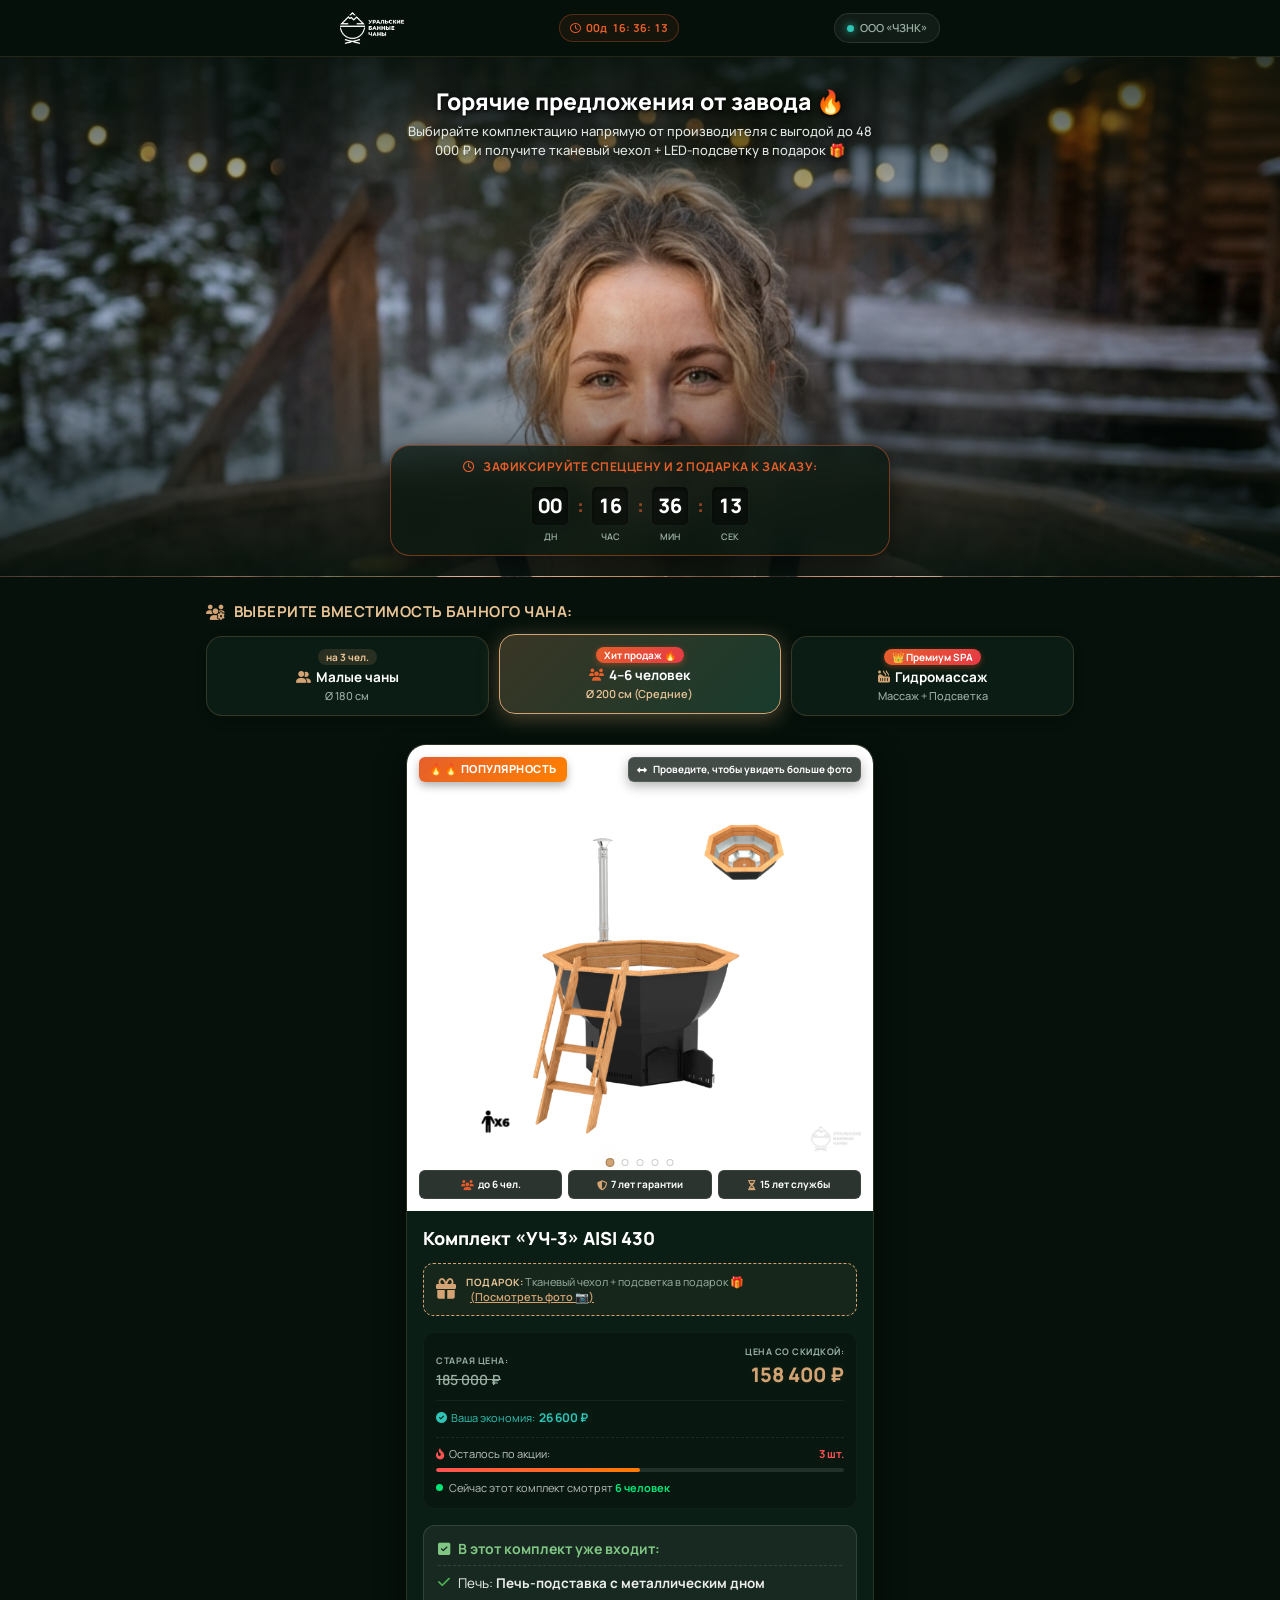
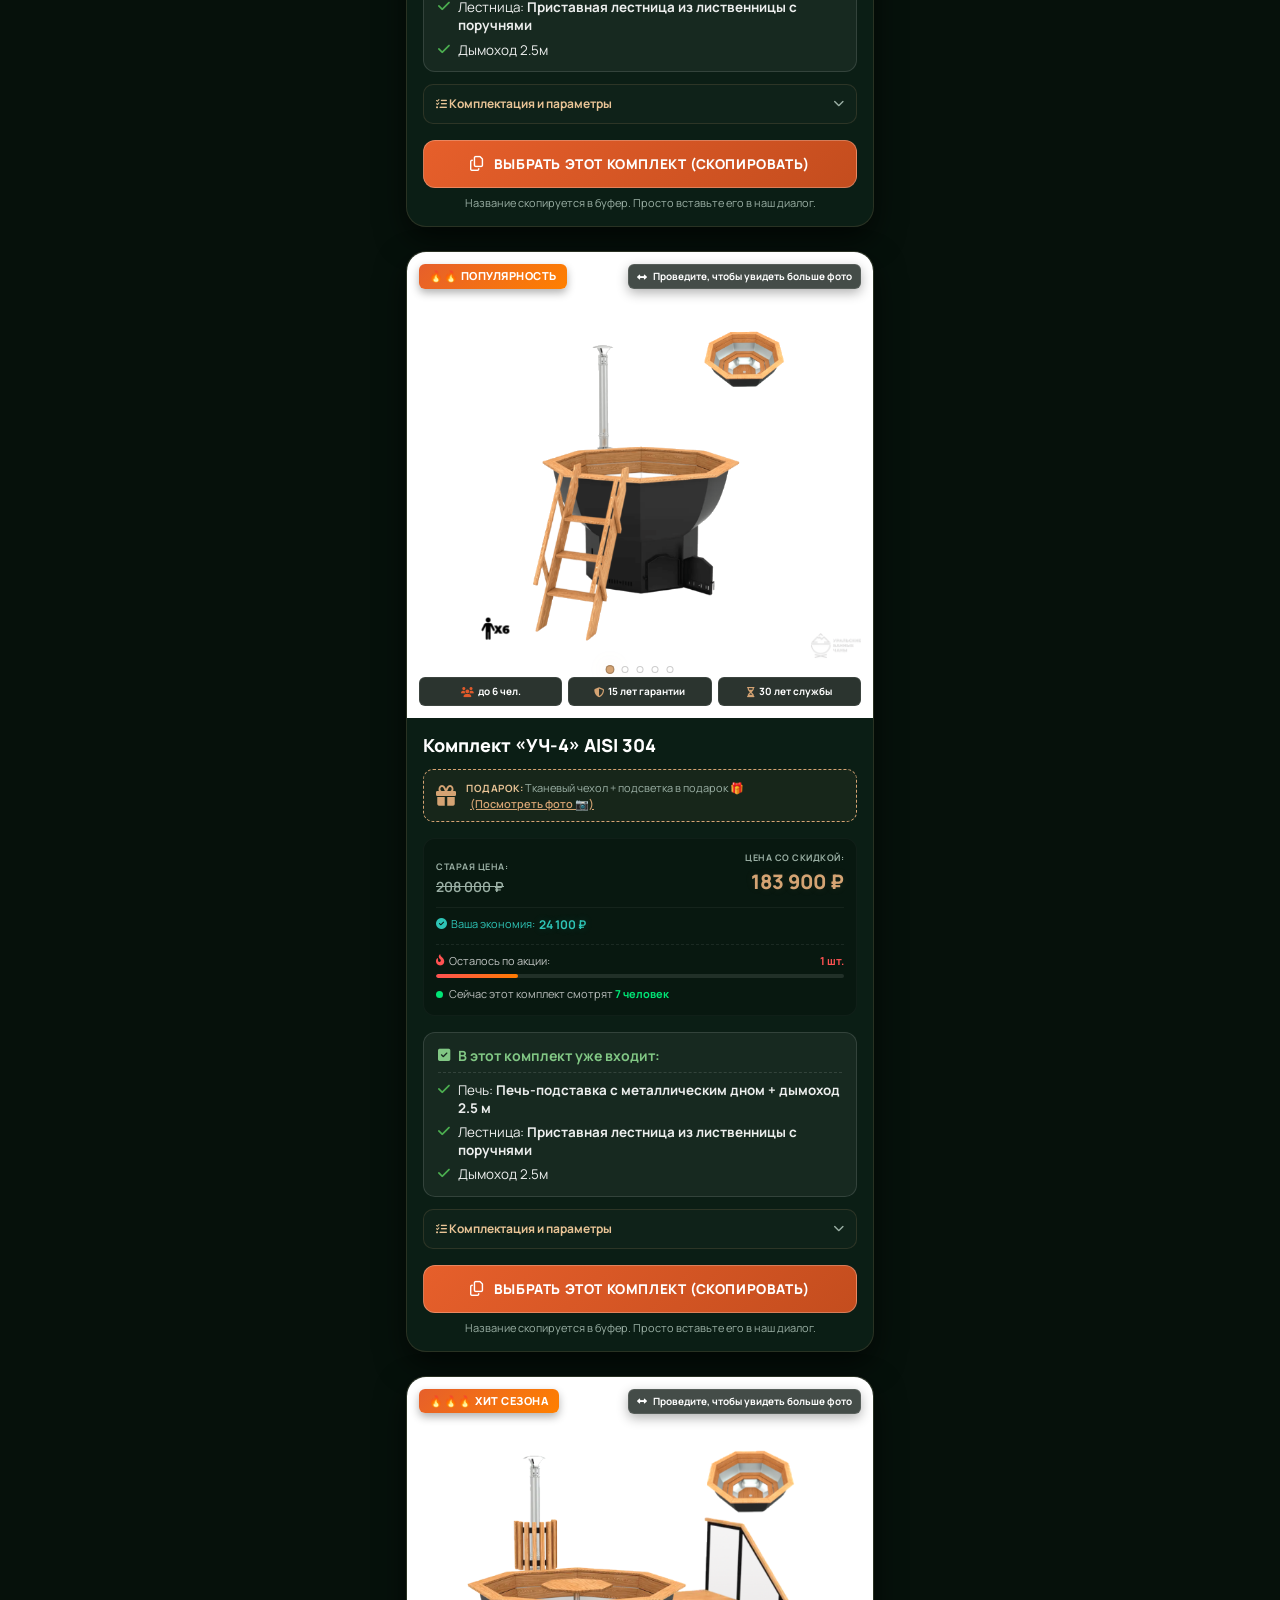
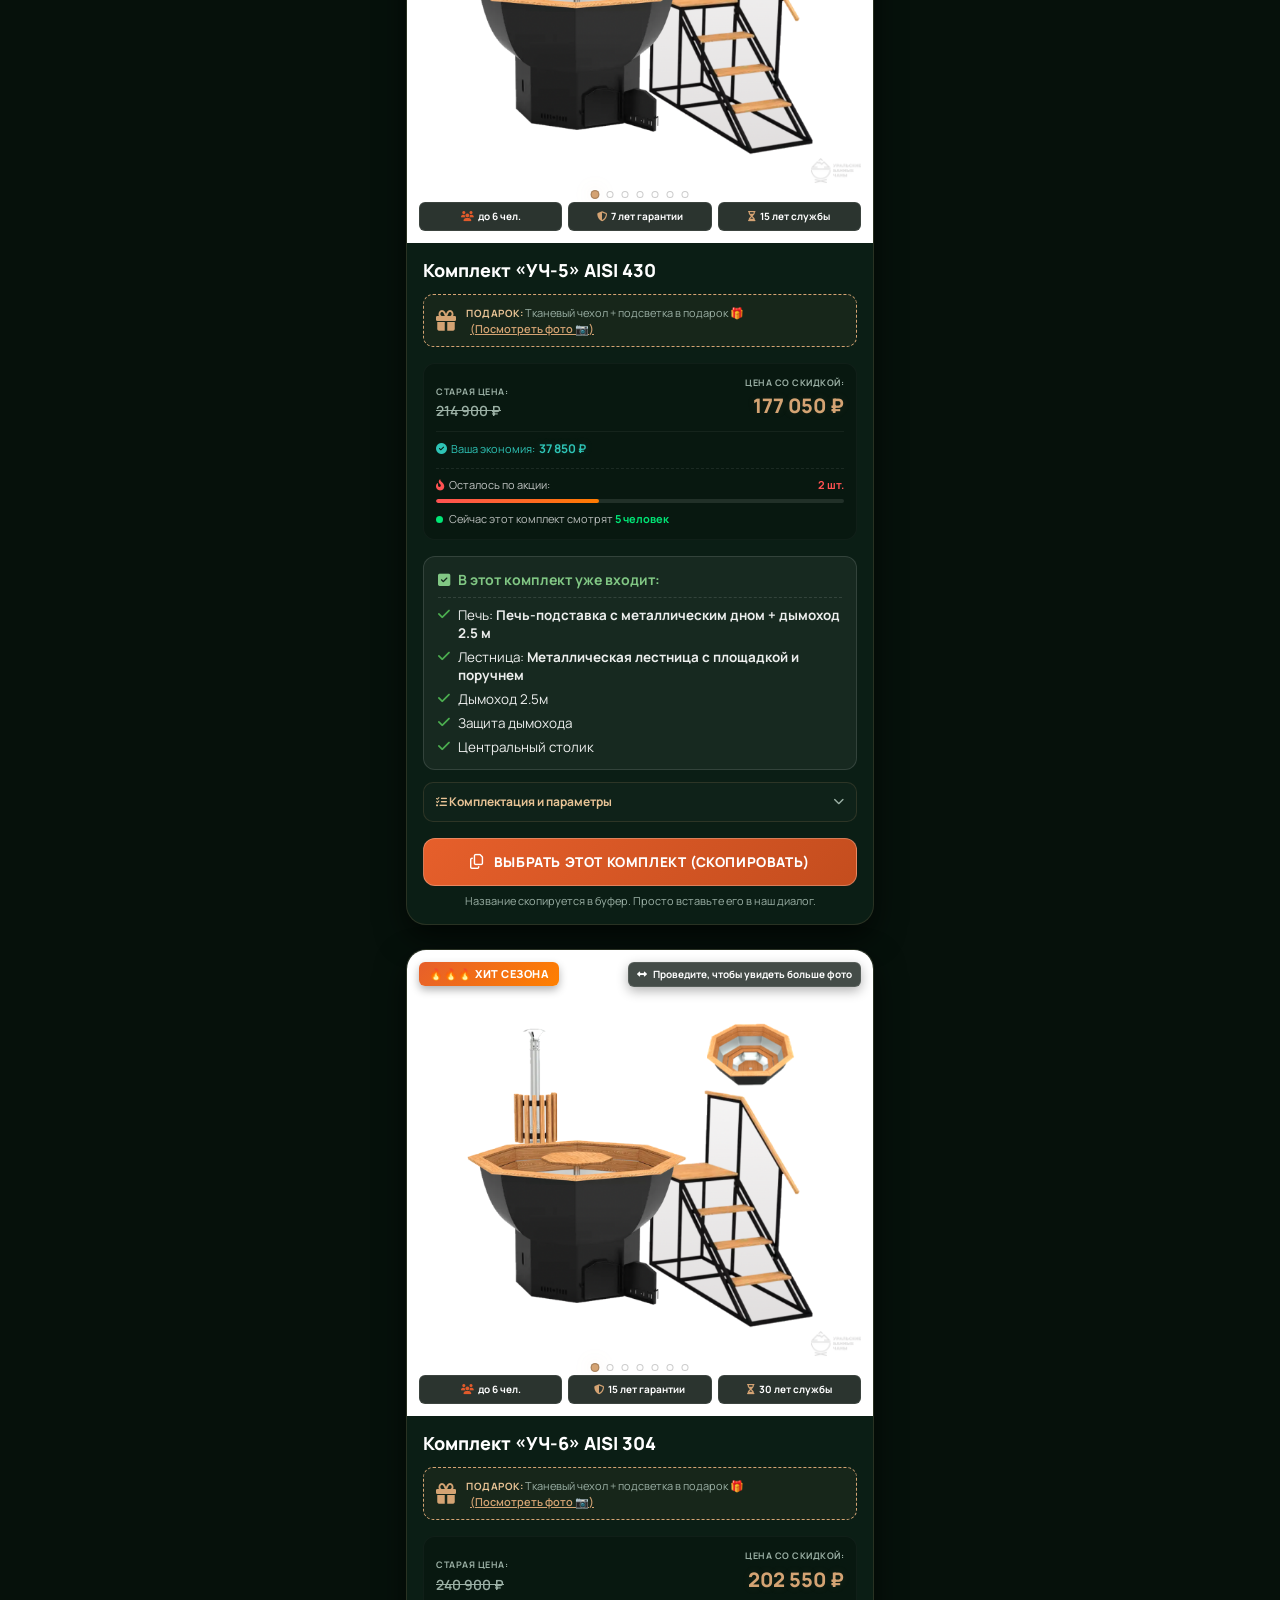
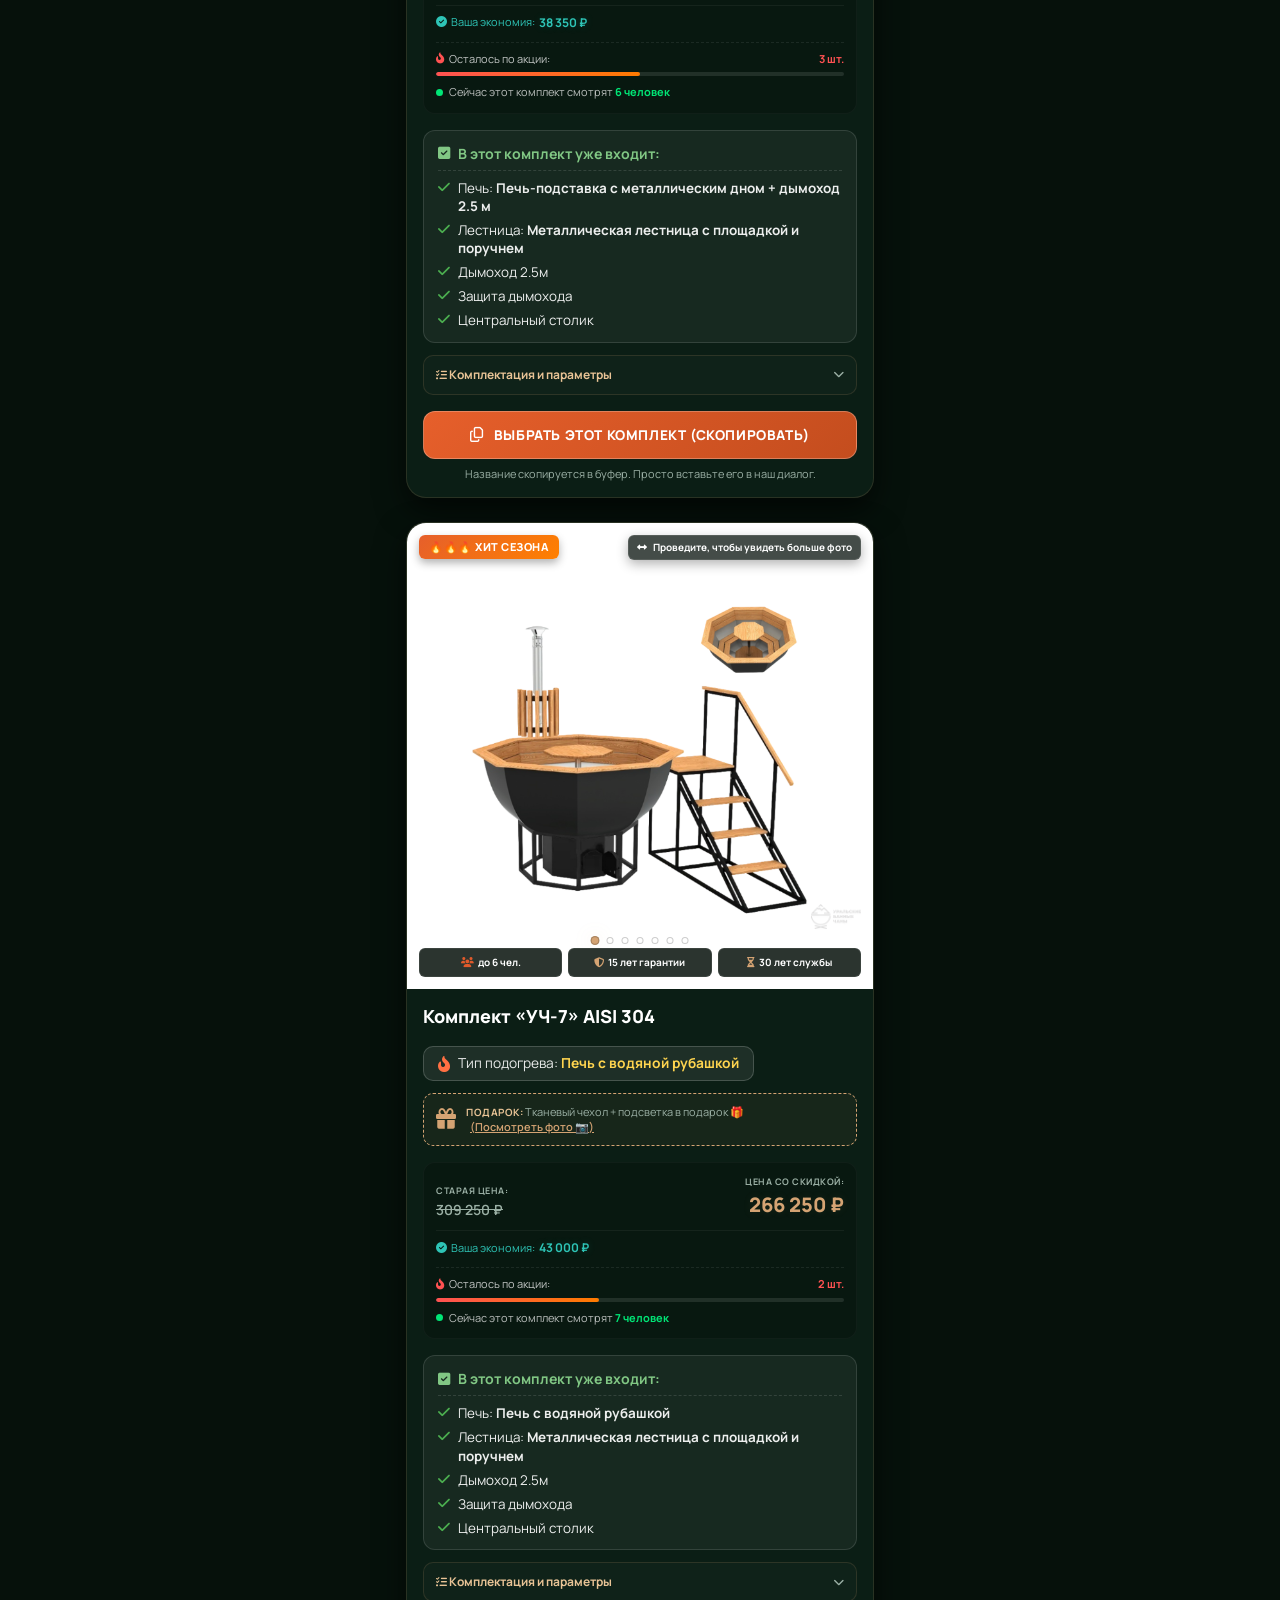
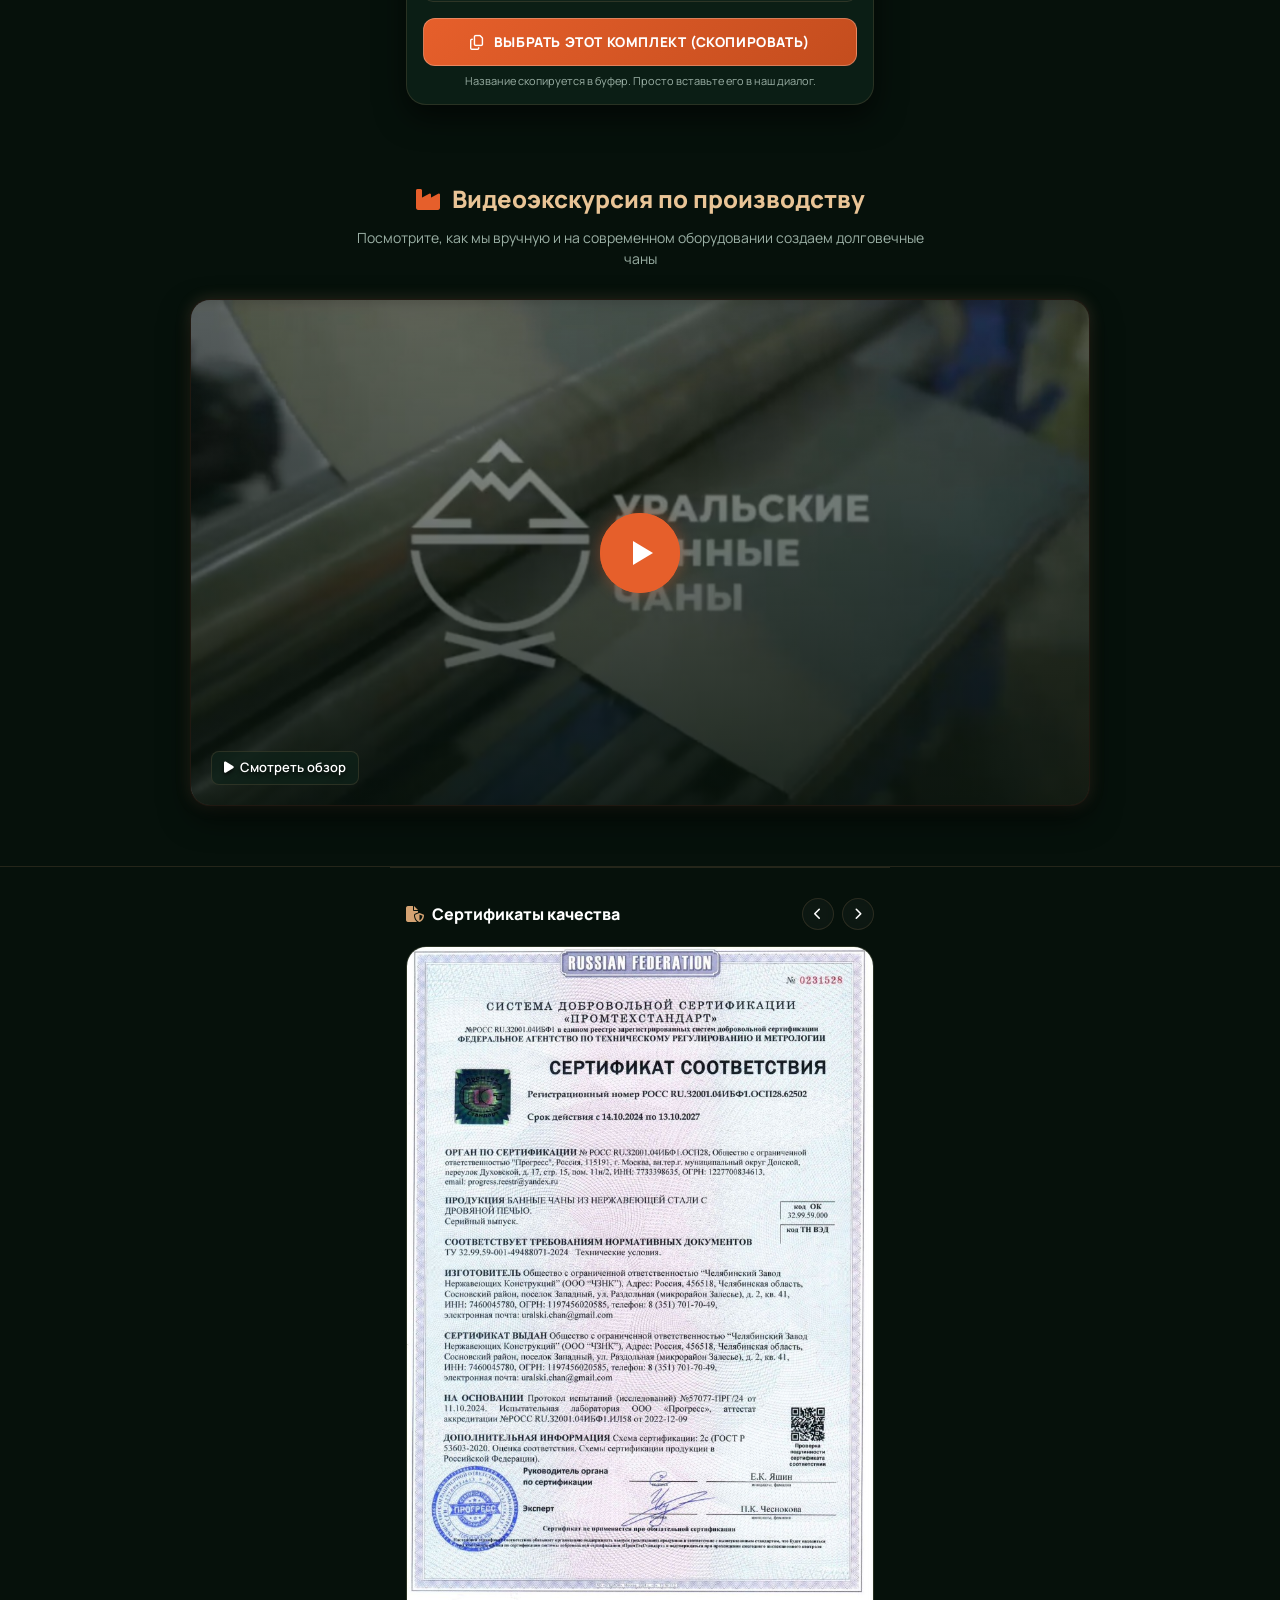
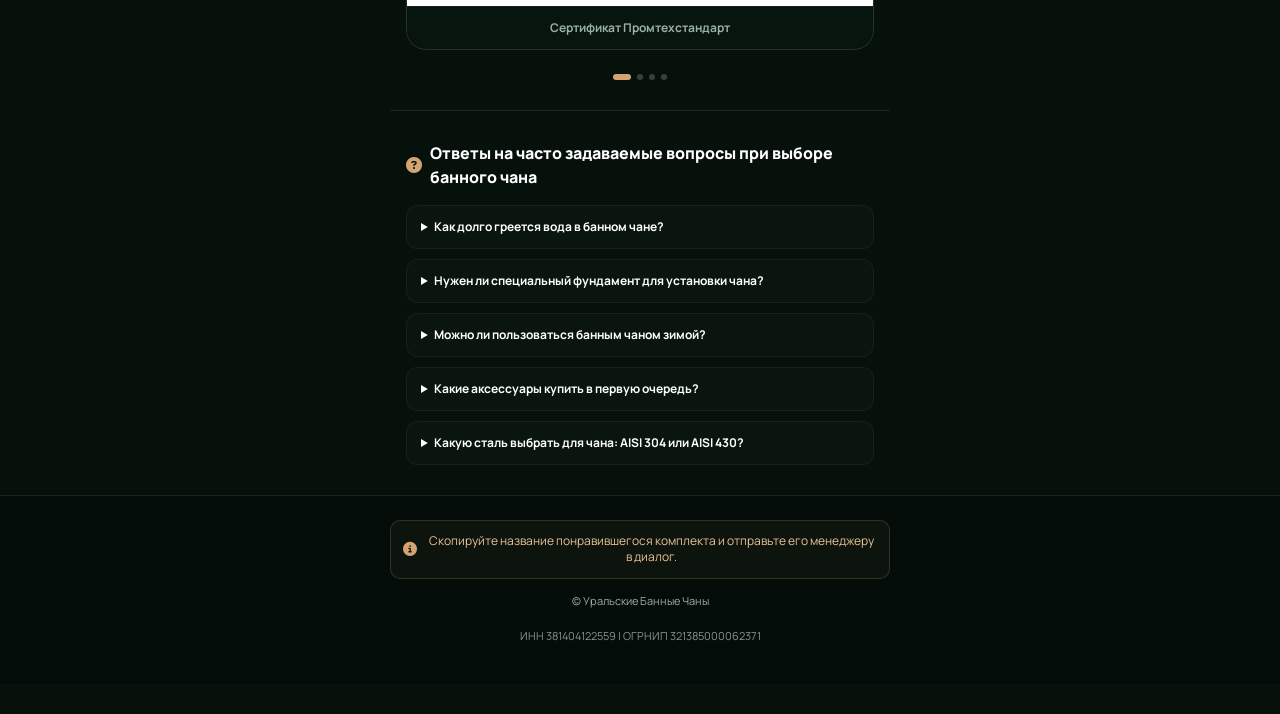
==== commit a99de4bc: "Add files via upload" ====
--- a/index.html
+++ b/index.html
@@ -55,7 +55,7 @@
 
       <div class="header-badge">
         <span class="status-dot"></span>
-        <span class="status-text">ИП Куклин И. А.</span>
+        <span class="status-text">ООО «ЧЗНК»</span>
       </div>
     </div>
   </header>
@@ -66,14 +66,16 @@
     <section class="hero-section" id="hero-section">
       <div class="hero-overlay"></div>
       <div class="hero-body">
-        <h1 class="hero-title">Горячие предложения недели 🔥</h1>
-        <p class="hero-subtitle">Выбирайте комплектацию и заказывайте чан напрямую от производителя с выгодой до 35 000 ₽</p>
+        <div class="hero-header-text">
+          <h1 class="hero-title">Горячие предложения от завода 🔥</h1>
+          <p class="hero-subtitle">Выбирайте комплектацию напрямую от производителя с выгодой до 48 000 ₽ и получите тканевый чехол + LED-подсветку в подарок 🎁</p>
+        </div>
         
         <!-- Timer Block -->
         <div class="timer-container" id="timer-container">
           <div class="timer-header">
             <i class="fa-regular fa-clock icon-pulse"></i>
-            <span>Спеццены и подарки действуют еще:</span>
+            <span>Зафиксируйте спеццену и 2 подарка к заказу:</span>
           </div>
           <div class="timer-countdown" id="countdown">
             <div class="timer-segment">
@@ -101,6 +103,35 @@
     </section>
 
 
+
+    <!-- Capacity Filter Section (Переключатель по вместимости) -->
+    <div id="capacity-sentinel"></div>
+    <section class="capacity-filter-section" id="capacity-filter-section">
+      <div class="capacity-filter-container">
+        <h2 class="capacity-filter-heading">
+          <i class="fa-solid fa-users-gear"></i> Выберите вместимость банного чана:
+        </h2>
+        <div class="capacity-tabs" role="tablist" aria-label="Вместимость банных чанов">
+          <button class="capacity-tab-btn" data-capacity="small" role="tab" aria-selected="false">
+            <span class="tab-badge">на 3 чел.</span>
+            <span class="tab-title"><i class="fa-solid fa-user-group"></i> <span class="title-full">Малые чаны</span><span class="title-short" style="display:none">Малые</span></span>
+            <span class="tab-sub">Ø 180 см</span>
+          </button>
+          
+          <button class="capacity-tab-btn active" data-capacity="medium" role="tab" aria-selected="true">
+            <span class="tab-badge popular">Хит продаж 🔥</span>
+            <span class="tab-title"><i class="fa-solid fa-users"></i> <span class="title-full">4–6 человек</span><span class="title-short" style="display:none">4–6 чел.</span></span>
+            <span class="tab-sub">Ø 200 см (Средние)</span>
+          </button>
+          
+          <button class="capacity-tab-btn" data-capacity="large" role="tab" aria-selected="false">
+            <span class="tab-badge popular">👑 Премиум SPA</span>
+            <span class="tab-title"><i class="fa-solid fa-hot-tub-person"></i> <span class="title-full">Гидромассаж</span><span class="title-short" style="display:none">Гидромассаж</span></span>
+            <span class="tab-sub">Массаж + Подсветка</span>
+          </button>
+        </div>
+      </div>
+    </section>
 
     <!-- Product Feed -->
     <section class="products-feed" id="products-feed">
@@ -130,7 +161,6 @@
             </button>
             <div class="video-cover-info">
               <span class="video-duration"><i class="fa-solid fa-play"></i> Смотреть обзор</span>
-              <span class="video-quality">4K UltraHD</span>
             </div>
           </div>
           <div class="video-iframe-container" id="video-iframe-container"></div>
@@ -272,7 +302,7 @@
           Скопируйте название понравившегося комплекта и отправьте его менеджеру в диалог.
         </p>
       </div>
-      <p class="footer-copyright">© Уральские Банные Чаны. ИП Куклин И. А.</p>
+      <p class="footer-copyright">© Уральские Банные Чаны</p>
       <p class="footer-legal" style="font-size: 11px; color: var(--text-muted); margin-top: 4px; opacity: 0.85;">ИНН 381404122559 | ОГРНИП 321385000062371</p>
     </div>
   </footer>
@@ -301,7 +331,7 @@
       <div class="gifts-modal-body">
         <div class="gift-preview-card">
           <div class="gift-preview-img-wrapper">
-            <img src="assets/gift_cover.jpg" alt="Тканевый чехол в подарок" class="gift-preview-img">
+            <img src="assets/chan_uch8_spec_cover.png" alt="Тканевый чехол в подарок" class="gift-preview-img">
           </div>
           <div class="gift-preview-info">
             <h4>Фирменный водонепроницаемый чехол</h4>
@@ -310,7 +340,7 @@
         </div>
         <div class="gift-preview-card">
           <div class="gift-preview-img-wrapper">
-            <img src="assets/gift_backlight.jpg" alt="Разноцветная диодная подсветка" class="gift-preview-img">
+            <img src="assets/chan_uch8_spec_lighting.png" alt="Разноцветная диодная подсветка" class="gift-preview-img">
           </div>
           <div class="gift-preview-info">
             <h4>Яркая многоцветная подсветка</h4>
--- a/style.css
+++ b/style.css
@@ -216,13 +216,16 @@
    ========================================================================== */
 .hero-section {
   position: relative;
-  padding: 40px 16px 30px;
-  background-image: url('assets/chan_uch2_main.jpg');
+  min-height: 520px;
+  padding: 24px 16px 20px;
+  background-image: url('assets/golfstream_banner_ai.jpg');
   background-size: cover;
-  background-position: center 30%;
+  background-position: center 32%;
   text-align: center;
   overflow: hidden;
   border-bottom: 1px solid var(--border-light);
+  display: flex;
+  flex-direction: column;
 }
 
 .hero-overlay {
@@ -231,7 +234,15 @@
   left: 0;
   right: 0;
   bottom: 0;
-  background: linear-gradient(to bottom, rgba(6, 17, 11, 0.6) 0%, rgba(6, 17, 11, 0.95) 100%);
+  /* Мягкое затемнение сверху под заголовок и снизу под таймер. Центр прозрачный */
+  background: linear-gradient(
+    to bottom,
+    rgba(6, 17, 11, 0.82) 0%,
+    rgba(6, 17, 11, 0.45) 20%,
+    rgba(6, 17, 11, 0.05) 45%,
+    rgba(6, 17, 11, 0.35) 70%,
+    rgba(6, 17, 11, 0.92) 100%
+  );
   z-index: 1;
 }
 
@@ -240,34 +251,45 @@
   z-index: 2;
   max-width: 500px;
   margin: 0 auto;
+  width: 100%;
+  flex: 1;
+  display: flex;
+  flex-direction: column;
+  justify-content: space-between;
+}
+
+.hero-header-text {
+  padding-top: 6px;
 }
 
 .hero-title {
-  font-size: 24px;
+  font-size: 23px;
   font-weight: 800;
-  line-height: 1.2;
-  margin-bottom: 8px;
+  line-height: 1.25;
+  margin-bottom: 6px;
   color: var(--text-white);
-  text-shadow: 0 2px 4px rgba(0,0,0,0.8);
+  text-shadow: 0 2px 14px rgba(0, 0, 0, 0.95), 0 1px 3px rgba(0, 0, 0, 0.9);
 }
 
 .hero-subtitle {
   font-size: 13px;
-  color: var(--text-muted);
-  margin-bottom: 24px;
-  padding: 0 10px;
-  text-shadow: 0 1px 2px rgba(0,0,0,0.5);
+  color: #e0e6e2;
+  font-weight: 500;
+  margin-bottom: 0;
+  padding: 0 8px;
+  text-shadow: 0 2px 10px rgba(0, 0, 0, 0.95);
 }
 
 /* Timer Widget */
 .timer-container {
-  background: rgba(230, 95, 43, 0.08);
-  border: 1px solid rgba(230, 95, 43, 0.3);
+  background: rgba(10, 24, 17, 0.75);
+  border: 1px solid rgba(230, 95, 43, 0.45);
   border-radius: var(--card-radius);
-  padding: 14px;
-  backdrop-filter: blur(8px);
-  -webkit-backdrop-filter: blur(8px);
-  box-shadow: 0 8px 20px rgba(0,0,0,0.4);
+  padding: 12px 14px;
+  backdrop-filter: blur(12px);
+  -webkit-backdrop-filter: blur(12px);
+  box-shadow: 0 8px 25px rgba(0, 0, 0, 0.6);
+  margin-top: 20px;
 }
 
 .timer-header {
@@ -356,6 +378,484 @@
   overflow: hidden;
   clip: rect(0, 0, 0, 0);
   border: 0;
+}
+
+/* ==========================================================================
+   CAPACITY FILTER SECTION (Переключатель по вместимости)
+   ========================================================================== */
+.capacity-filter-section {
+  position: sticky;
+  top: 56px;
+  z-index: 95;
+  padding: 24px 16px 12px;
+  max-width: 900px;
+  margin: 0 auto;
+  background: var(--bg-main);
+  transition: padding 0.3s cubic-bezier(0.4, 0, 0.2, 1), 
+              background 0.3s cubic-bezier(0.4, 0, 0.2, 1), 
+              box-shadow 0.3s cubic-bezier(0.4, 0, 0.2, 1), 
+              border-color 0.3s cubic-bezier(0.4, 0, 0.2, 1);
+}
+
+.capacity-filter-section.is-sticky {
+  padding: 8px 16px;
+  background: rgba(10, 24, 18, 0.94);
+  backdrop-filter: blur(14px);
+  -webkit-backdrop-filter: blur(14px);
+  border-bottom: 1px solid rgba(212, 163, 115, 0.3);
+  box-shadow: 0 8px 28px rgba(0, 0, 0, 0.55);
+}
+
+.capacity-filter-container {
+  display: flex;
+  flex-direction: column;
+  gap: 12px;
+  transition: gap 0.25s cubic-bezier(0.4, 0, 0.2, 1);
+}
+
+.capacity-filter-section.is-sticky .capacity-filter-container {
+  gap: 0;
+}
+
+.capacity-filter-heading {
+  font-size: 15px;
+  font-weight: 700;
+  color: var(--text-wood);
+  display: flex;
+  align-items: center;
+  gap: 8px;
+  text-transform: uppercase;
+  letter-spacing: 0.5px;
+  max-height: 40px;
+  opacity: 1;
+  overflow: hidden;
+  transition: all 0.25s cubic-bezier(0.4, 0, 0.2, 1);
+}
+
+.capacity-filter-section.is-sticky .capacity-filter-heading {
+  max-height: 0;
+  opacity: 0;
+  margin: 0;
+  padding: 0;
+}
+
+.capacity-filter-heading i {
+  color: var(--primary-wood);
+}
+
+.capacity-tabs {
+  display: grid;
+  grid-template-columns: repeat(3, 1fr);
+  gap: 10px;
+  width: 100%;
+  transition: gap 0.25s cubic-bezier(0.4, 0, 0.2, 1);
+}
+
+.capacity-filter-section.is-sticky .capacity-tabs {
+  gap: 8px;
+}
+
+.capacity-tab-btn {
+  display: flex;
+  flex-direction: column;
+  align-items: center;
+  justify-content: center;
+  text-align: center;
+  padding: 12px 6px;
+  background: rgba(14, 33, 24, 0.7);
+  border: 1.5px solid rgba(212, 163, 115, 0.2);
+  border-radius: 16px;
+  color: var(--text-white);
+  cursor: pointer;
+  position: relative;
+  transition: all 0.25s cubic-bezier(0.4, 0, 0.2, 1);
+  min-height: 76px;
+  box-shadow: 0 4px 12px rgba(0, 0, 0, 0.2);
+}
+
+.capacity-filter-section.is-sticky .capacity-tab-btn {
+  min-height: 40px;
+  padding: 6px 8px;
+  border-radius: 12px;
+}
+
+.capacity-tab-btn:hover {
+  border-color: rgba(212, 163, 115, 0.4);
+  background: rgba(26, 62, 47, 0.8);
+}
+
+.capacity-tab-btn .tab-badge {
+  font-size: 10px;
+  font-weight: 700;
+  padding: 2px 8px;
+  border-radius: 20px;
+  margin-bottom: 4px;
+  background: rgba(212, 163, 115, 0.15);
+  color: var(--text-wood);
+  line-height: 1.2;
+  transition: all 0.25s cubic-bezier(0.4, 0, 0.2, 1);
+}
+
+.capacity-filter-section.is-sticky .tab-badge,
+.capacity-filter-section.is-sticky .tab-sub {
+  display: none !important;
+}
+
+.capacity-tab-btn .tab-badge.popular {
+  background: linear-gradient(135deg, #E65F2B 0%, #E63946 100%);
+  color: #FFFFFF;
+  box-shadow: 0 2px 6px rgba(230, 95, 43, 0.4);
+}
+
+.capacity-tab-btn .tab-title {
+  font-size: 13.5px;
+  font-weight: 700;
+  line-height: 1.25;
+  display: flex;
+  align-items: center;
+  gap: 5px;
+  color: #FFFFFF;
+  transition: all 0.25s cubic-bezier(0.4, 0, 0.2, 1);
+}
+
+.capacity-filter-section.is-sticky .tab-title {
+  font-size: 12.5px;
+  gap: 6px;
+}
+
+.capacity-tab-btn .tab-title i {
+  font-size: 12px;
+  color: var(--primary-wood);
+  transition: color 0.25s;
+}
+
+.capacity-tab-btn .tab-sub {
+  font-size: 11px;
+  color: var(--text-muted);
+  margin-top: 3px;
+  font-weight: 500;
+  transition: all 0.25s cubic-bezier(0.4, 0, 0.2, 1);
+}
+
+/* Active State for Capacity Tabs */
+.capacity-tab-btn.active {
+  background: linear-gradient(135deg, rgba(212, 163, 115, 0.25) 0%, rgba(26, 62, 47, 0.95) 100%);
+  border-color: var(--primary-wood);
+  box-shadow: 0 4px 20px rgba(212, 163, 115, 0.35);
+  transform: translateY(-2px);
+}
+
+.capacity-filter-section.is-sticky .capacity-tab-btn.active {
+  transform: translateY(0);
+  box-shadow: 0 2px 10px rgba(212, 163, 115, 0.4);
+}
+
+.capacity-tab-btn.active .tab-title i {
+  color: var(--accent-fire);
+}
+
+.capacity-tab-btn.active .tab-sub {
+  color: var(--text-wood);
+  font-weight: 600;
+}
+
+/* Placeholder Product Card Styles */
+.product-card.placeholder-card {
+  border: 1.5px dashed var(--border-glow);
+  background: rgba(14, 33, 24, 0.9);
+}
+.placeholder-notice {
+  background: rgba(212, 163, 115, 0.1);
+  border: 1px solid rgba(212, 163, 115, 0.25);
+  border-radius: 10px;
+  padding: 12px;
+  margin-bottom: 16px;
+  display: flex;
+  align-items: center;
+  gap: 10px;
+  font-size: 13px;
+  color: var(--text-wood);
+}
+.placeholder-notice i {
+  font-size: 18px;
+  color: var(--primary-wood);
+}
+.btn-request-calc {
+  width: 100%;
+  padding: 14px 20px;
+  background: linear-gradient(135deg, var(--accent-fire) 0%, #D4A373 100%);
+  color: #FFFFFF;
+  font-weight: 800;
+  font-size: 15px;
+  border-radius: var(--button-radius);
+  display: flex;
+  align-items: center;
+  justify-content: center;
+  gap: 10px;
+  box-shadow: var(--glow-fire);
+  transition: all 0.3s ease;
+  cursor: pointer;
+}
+.btn-request-calc:hover {
+  transform: translateY(-2px);
+  box-shadow: 0 6px 20px rgba(230, 95, 43, 0.5);
+}
+
+.card-stove-tag {
+  display: inline-flex;
+  align-items: center;
+  gap: 8px;
+  background: rgba(255, 255, 255, 0.08);
+  color: rgba(255, 255, 255, 0.9);
+  border: 1px solid rgba(255, 255, 255, 0.18);
+  padding: 6px 14px;
+  border-radius: 10px;
+  font-size: 0.86rem;
+  margin-top: 6px;
+  margin-bottom: 12px;
+}
+.card-stove-tag strong {
+  color: #FFD54F;
+  font-weight: 700;
+}
+.card-stove-tag i {
+  color: #FF7043;
+  font-size: 1rem;
+}
+
+/* Quick Jump Chips under Gallery */
+.gallery-quick-chips {
+  display: flex;
+  gap: 6px;
+  overflow-x: auto;
+  padding: 4px 0 10px;
+  margin-bottom: 10px;
+  scrollbar-width: none;
+  -webkit-overflow-scrolling: touch;
+  position: relative;
+  z-index: 5;
+  border-bottom: 1px dashed rgba(255, 255, 255, 0.12);
+}
+.gallery-quick-chips::-webkit-scrollbar {
+  display: none;
+}
+.quick-chip-btn {
+  background: rgba(255, 255, 255, 0.07);
+  border: 1px solid rgba(255, 255, 255, 0.16);
+  color: rgba(255, 255, 255, 0.85);
+  font-size: 0.76rem;
+  font-weight: 700;
+  padding: 5px 12px;
+  border-radius: 20px;
+  white-space: nowrap;
+  cursor: pointer;
+  transition: all 0.2s ease;
+}
+.quick-chip-btn:hover {
+  background: rgba(255, 255, 255, 0.15);
+  color: #ffffff;
+}
+.quick-chip-btn.active {
+  background: #1D462F;
+  color: #ffffff;
+  border-color: #81C784;
+  box-shadow: 0 3px 10px rgba(129, 199, 132, 0.3);
+}
+
+/* Package Checklist Box */
+.package-checklist-box {
+  background: rgba(255, 255, 255, 0.05);
+  border: 1px solid rgba(255, 255, 255, 0.12);
+  border-radius: 12px;
+  padding: 12px 14px;
+  margin: 14px 0 12px;
+}
+.package-checklist-box .checklist-header {
+  display: flex;
+  align-items: center;
+  gap: 8px;
+  color: #81C784;
+  font-size: 0.88rem;
+  margin-bottom: 8px;
+  border-bottom: 1px dashed rgba(255, 255, 255, 0.12);
+  padding-bottom: 6px;
+}
+.package-checklist-box .checklist-list {
+  list-style: none;
+  padding: 0;
+  margin: 0;
+  display: flex;
+  flex-direction: column;
+  gap: 6px;
+}
+.package-checklist-box .checklist-list li {
+  display: flex;
+  align-items: flex-start;
+  gap: 8px;
+  font-size: 0.84rem;
+  color: rgba(255, 255, 255, 0.92);
+  line-height: 1.35;
+}
+.package-checklist-box .check-ico {
+  color: #4CAF50;
+  font-size: 0.85rem;
+  margin-top: 2px;
+  flex-shrink: 0;
+}
+.package-checklist-box .gift-badge-pill {
+  display: inline-block;
+  background: rgba(230, 95, 43, 0.25);
+  color: #FF7043;
+  font-size: 0.72rem;
+  font-weight: 700;
+  padding: 1px 6px;
+  border-radius: 4px;
+  margin-left: 4px;
+}
+
+/* Gift Modal Overlay */
+.gift-modal-overlay {
+  position: fixed;
+  top: 0;
+  left: 0;
+  width: 100vw;
+  height: 100vh;
+  background: rgba(0, 0, 0, 0.8);
+  backdrop-filter: blur(8px);
+  z-index: 99999;
+  display: flex;
+  align-items: center;
+  justify-content: center;
+  padding: 16px;
+  opacity: 0;
+  visibility: hidden;
+  transition: all 0.3s ease;
+}
+.gift-modal-overlay.active {
+  opacity: 1;
+  visibility: visible;
+}
+.gift-modal-card {
+  background: #13261b;
+  border: 1px solid rgba(255, 255, 255, 0.22);
+  border-radius: 20px;
+  max-width: 520px;
+  width: 100%;
+  padding: 24px;
+  position: relative;
+  box-shadow: 0 20px 50px rgba(0, 0, 0, 0.6);
+  transform: translateY(20px);
+  transition: transform 0.3s ease;
+  max-height: 90vh;
+  overflow-y: auto;
+}
+.gift-modal-overlay.active .gift-modal-card {
+  transform: translateY(0);
+}
+.gift-modal-close {
+  position: absolute;
+  top: 16px;
+  right: 16px;
+  background: rgba(255, 255, 255, 0.1);
+  border: none;
+  color: #fff;
+  width: 34px;
+  height: 34px;
+  border-radius: 50%;
+  cursor: pointer;
+  display: flex;
+  align-items: center;
+  justify-content: center;
+  font-size: 1.1rem;
+}
+.gift-modal-header {
+  display: flex;
+  align-items: flex-start;
+  gap: 14px;
+  margin-bottom: 20px;
+}
+.gift-modal-icon {
+  font-size: 2.2rem;
+  color: #FF7043;
+}
+.gift-modal-header h3 {
+  margin: 0 0 4px;
+  font-size: 1.15rem;
+  color: #ffffff;
+}
+.gift-modal-header p {
+  margin: 0;
+  font-size: 0.85rem;
+  color: rgba(255, 255, 255, 0.7);
+}
+.gift-item-card {
+  display: flex;
+  gap: 14px;
+  background: rgba(255, 255, 255, 0.04);
+  border: 1px solid rgba(255, 255, 255, 0.1);
+  border-radius: 12px;
+  padding: 12px;
+  margin-bottom: 12px;
+  align-items: center;
+}
+.gift-item-card img {
+  width: 90px;
+  height: 90px;
+  object-fit: contain;
+  background: #ffffff;
+  border-radius: 8px;
+  padding: 4px;
+  flex-shrink: 0;
+}
+.gift-item-info h4 {
+  margin: 0 0 4px;
+  font-size: 0.95rem;
+  color: #FFD54F;
+}
+.gift-item-info p {
+  margin: 0;
+  font-size: 0.82rem;
+  color: rgba(255, 255, 255, 0.8);
+  line-height: 1.35;
+}
+.gift-modal-action-btn {
+  width: 100%;
+  padding: 14px;
+  border-radius: 12px;
+  font-size: 0.98rem;
+  margin-top: 10px;
+}
+
+/* Mobile responsive adjustments for capacity filter */
+@media (max-width: 480px) {
+  .capacity-filter-section {
+    padding: 16px 12px 8px;
+  }
+  .capacity-filter-heading {
+    font-size: 13.5px;
+  }
+  .capacity-tabs {
+    gap: 6px;
+  }
+  .capacity-tab-btn {
+    padding: 10px 4px;
+    min-height: 70px;
+    border-radius: 12px;
+  }
+  .capacity-tab-btn .tab-badge {
+    font-size: 9px;
+    padding: 2px 5px;
+  }
+  .capacity-tab-btn .tab-title {
+    font-size: 12px;
+    gap: 3px;
+  }
+  .capacity-tab-btn .tab-title i {
+    font-size: 10px;
+  }
+  .capacity-tab-btn .tab-sub {
+    font-size: 10px;
+  }
 }
 
 .filters-scroll-wrapper {
@@ -589,6 +1089,10 @@
   display: none;
 }
 
+.hotspot {
+  display: none !important;
+}
+
 @media (max-width: 480px) {
   .swipe-hint-desktop {
     display: none;
@@ -638,7 +1142,7 @@
   right: 12px;
   display: flex;
   gap: 6px;
-  z-index: 2;
+  z-index: 5;
 }
 
 .badge-item {
@@ -664,9 +1168,55 @@
   font-size: 10px;
 }
 
+.badge-item.capacity i {
+  color: #e05a2b;
+}
+
 /* Card Body */
 .card-body {
   padding: 16px;
+}
+
+/* Urgent / Last Day Notice Box */
+.urgent-notice-box {
+  background: rgba(225, 45, 45, 0.08);
+  border: 1px solid rgba(239, 68, 68, 0.35);
+  border-radius: 12px;
+  padding: 12px 14px;
+  display: flex;
+  align-items: center;
+  gap: 12px;
+  margin-bottom: 14px;
+}
+
+.urgent-notice-icon {
+  font-size: 22px;
+  line-height: 1;
+  display: flex;
+  align-items: center;
+  justify-content: center;
+  flex-shrink: 0;
+}
+
+.urgent-notice-content {
+  display: flex;
+  flex-direction: column;
+  gap: 3px;
+}
+
+.urgent-notice-title {
+  font-size: 13px;
+  font-weight: 800;
+  color: #ff4d4d;
+  letter-spacing: 0.3px;
+  line-height: 1.2;
+  text-transform: uppercase;
+}
+
+.urgent-notice-text {
+  font-size: 11px;
+  color: rgba(255, 255, 255, 0.85);
+  line-height: 1.35;
 }
 
 .card-title {
@@ -779,6 +1329,101 @@
   font-weight: 700;
   color: #2ec4b6;
   text-shadow: 0 0 8px rgba(46, 196, 182, 0.2);
+}
+
+/* Stock Counter Bar */
+.price-stock {
+  margin-top: 10px;
+  border-top: 1px dashed rgba(255, 255, 255, 0.08);
+  padding-top: 8px;
+}
+
+.stock-info {
+  display: flex;
+  justify-content: space-between;
+  align-items: center;
+  font-size: 11px;
+  margin-bottom: 5px;
+}
+
+.stock-label {
+  color: rgba(255, 255, 255, 0.75);
+  display: flex;
+  align-items: center;
+  gap: 5px;
+}
+
+.stock-label i {
+  color: #ff5252;
+}
+
+.stock-val {
+  color: #ff5252;
+  font-weight: 700;
+}
+
+.stock-bar-track {
+  width: 100%;
+  height: 4px;
+  background: rgba(255, 255, 255, 0.1);
+  border-radius: 4px;
+  overflow: hidden;
+}
+
+.stock-bar-fill {
+  height: 100%;
+  background: linear-gradient(90deg, #ff5252, #ff7b00);
+  border-radius: 4px;
+  transition: width 0.4s ease;
+}
+
+/* Live Viewers Indicator */
+.live-viewers-box {
+  display: flex;
+  align-items: center;
+  gap: 6px;
+  font-size: 11px;
+  color: rgba(255, 255, 255, 0.72);
+  margin-top: 6px;
+  padding-top: 2px;
+}
+
+.live-dot {
+  width: 7px;
+  height: 7px;
+  background-color: #00e676;
+  border-radius: 50%;
+  display: inline-block;
+  box-shadow: 0 0 0 0 rgba(0, 230, 118, 0.7);
+  animation: liveDotPulse 1.8s infinite;
+  flex-shrink: 0;
+}
+
+@keyframes liveDotPulse {
+  0% {
+    box-shadow: 0 0 0 0 rgba(0, 230, 118, 0.7);
+  }
+  70% {
+    box-shadow: 0 0 0 6px rgba(0, 230, 118, 0);
+  }
+  100% {
+    box-shadow: 0 0 0 0 rgba(0, 230, 118, 0);
+  }
+}
+
+.viewers-num {
+  color: #00e676;
+  font-weight: 700;
+}
+
+.icon-pulse-red {
+  animation: pulseRed 1.8s infinite;
+}
+
+@keyframes pulseRed {
+  0% { transform: scale(1); opacity: 1; }
+  50% { transform: scale(1.2); opacity: 0.7; }
+  100% { transform: scale(1); opacity: 1; }
 }
 
 /* Accordion Specs */
@@ -893,29 +1538,48 @@
   line-height: 1.3;
 }
 
+@keyframes ctaFireGlow {
+  0% {
+    box-shadow: 0 4px 15px rgba(230, 95, 43, 0.35), 0 0 0 0 rgba(230, 95, 43, 0.4);
+  }
+  50% {
+    box-shadow: 0 6px 22px rgba(230, 95, 43, 0.6), 0 0 16px 4px rgba(230, 95, 43, 0.45);
+  }
+  100% {
+    box-shadow: 0 4px 15px rgba(230, 95, 43, 0.35), 0 0 0 0 rgba(230, 95, 43, 0.4);
+  }
+}
+
 /* Copy Button */
 .btn-copy-title {
   display: flex;
   justify-content: center;
   align-items: center;
-  gap: 8px;
+  gap: 10px;
   width: 100%;
-  padding: 12px;
-  background: linear-gradient(135deg, var(--primary-wood), var(--secondary-forest));
-  border: 1px solid rgba(212, 163, 115, 0.3);
-  color: var(--text-white);
-  font-size: 13px;
-  font-weight: 700;
+  padding: 14px 16px;
+  background: linear-gradient(135deg, #e65f2b, #c44d1e);
+  border: 1px solid rgba(255, 255, 255, 0.25);
+  color: #ffffff;
+  font-size: 13.5px;
+  font-weight: 800;
   text-transform: uppercase;
-  letter-spacing: 0.5px;
-  border-radius: var(--button-radius);
-  box-shadow: 0 4px 12px rgba(0, 0, 0, 0.2);
+  letter-spacing: 0.6px;
+  border-radius: 12px;
+  animation: ctaFireGlow 2.6s infinite ease-in-out;
   transition: all 0.3s cubic-bezier(0.25, 0.8, 0.25, 1);
+  cursor: pointer;
 }
 
 .btn-copy-title i {
-  font-size: 14px;
-  color: var(--text-wood);
+  font-size: 15px;
+  color: #ffffff;
+}
+
+.btn-copy-title:hover {
+  background: linear-gradient(135deg, #f06a35, #d15626);
+  transform: translateY(-2px);
+  box-shadow: 0 8px 25px rgba(230, 95, 43, 0.6);
 }
 
 .btn-copy-title:active {
@@ -925,7 +1589,8 @@
 .btn-copy-title.copied {
   background: linear-gradient(135deg, #2ec4b6, #1a7a70);
   border-color: #2ec4b6;
-  box-shadow: 0 4px 12px rgba(46, 196, 182, 0.2);
+  animation: none;
+  box-shadow: 0 4px 12px rgba(46, 196, 182, 0.4);
 }
 
 .btn-copy-title.copied i {
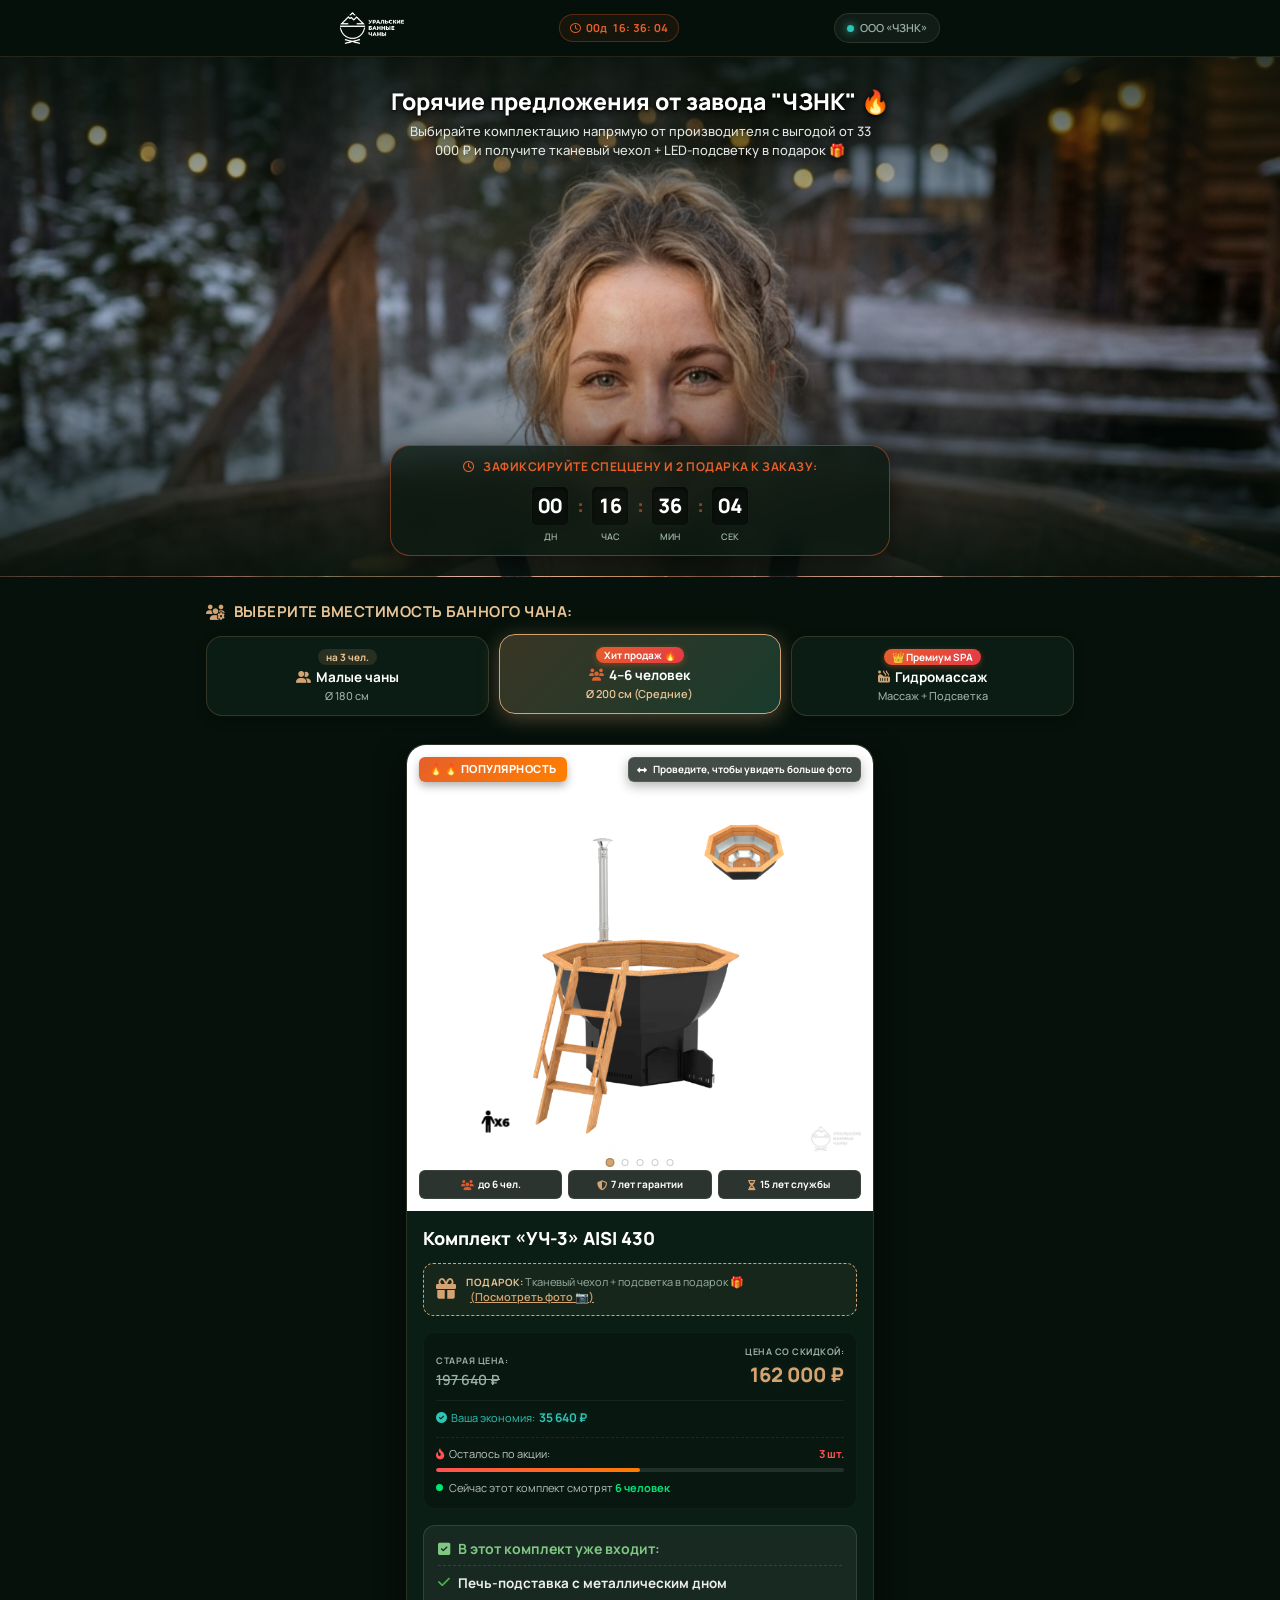
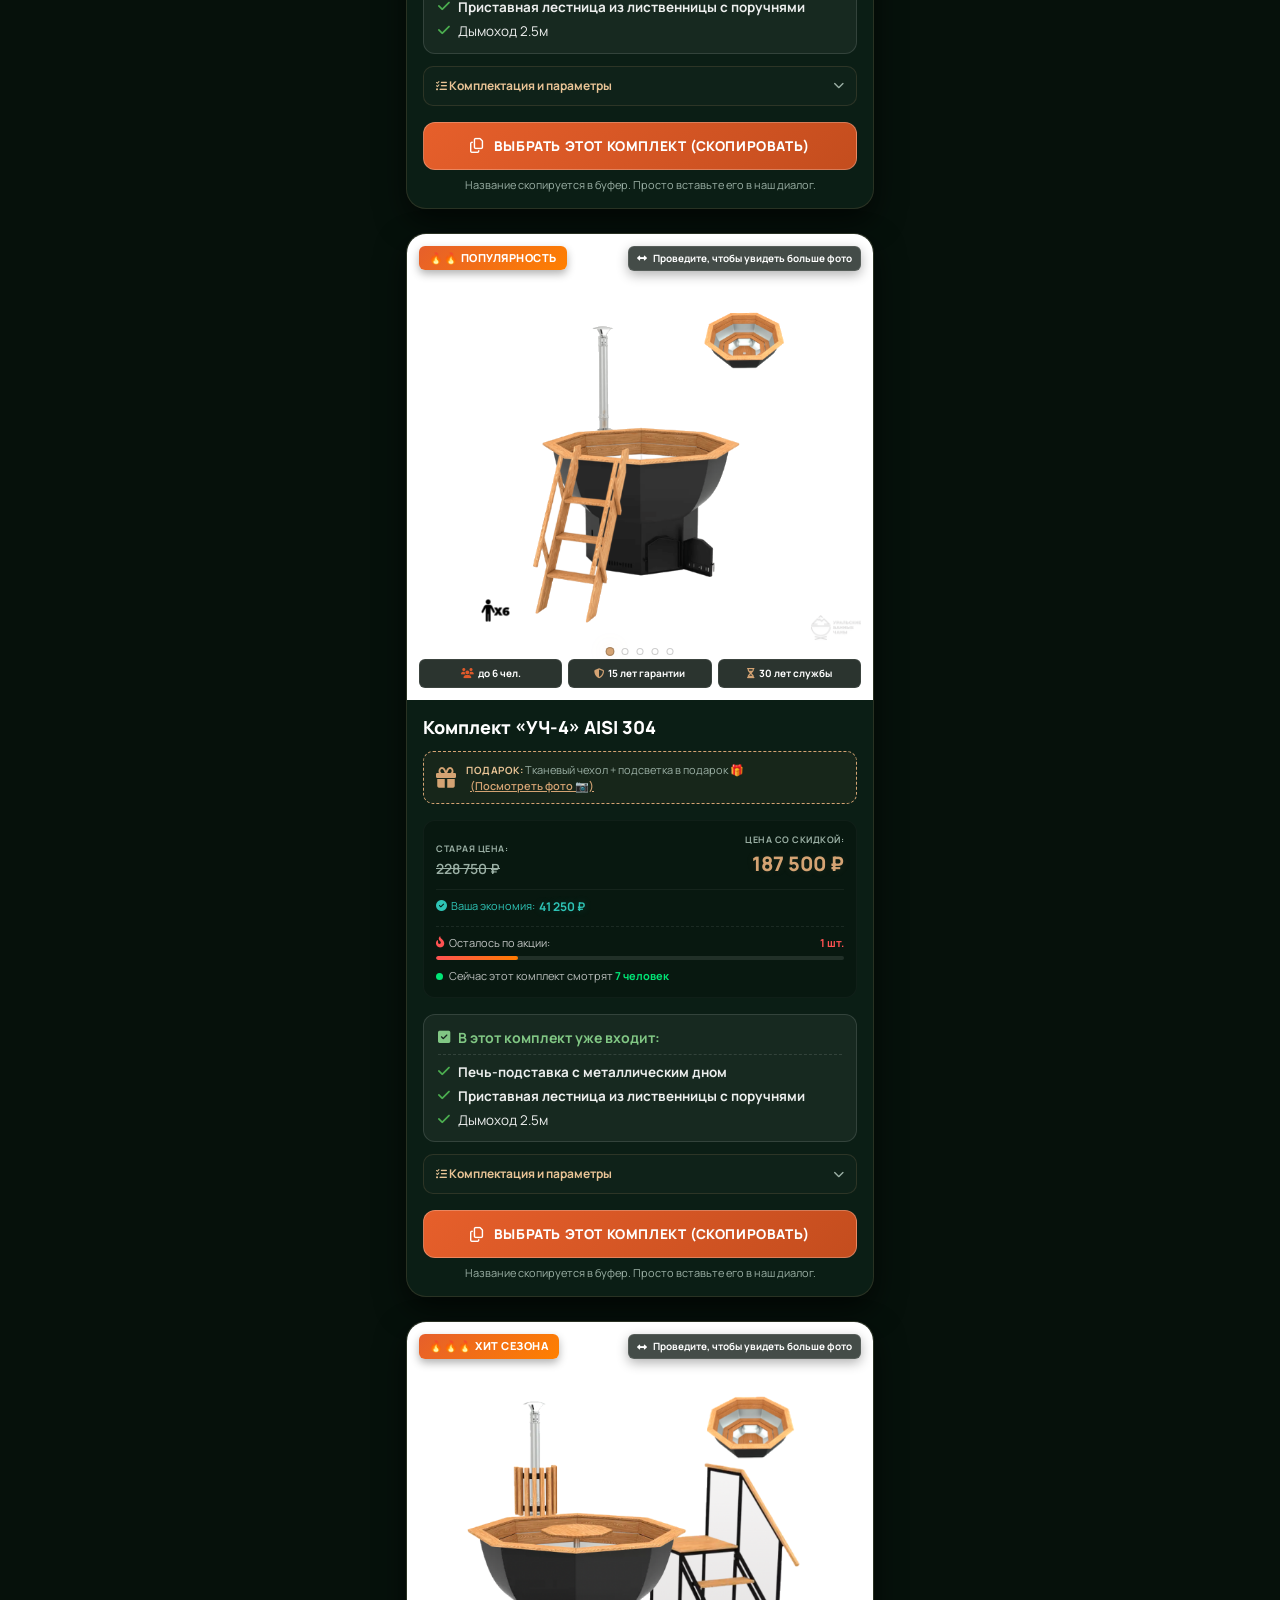
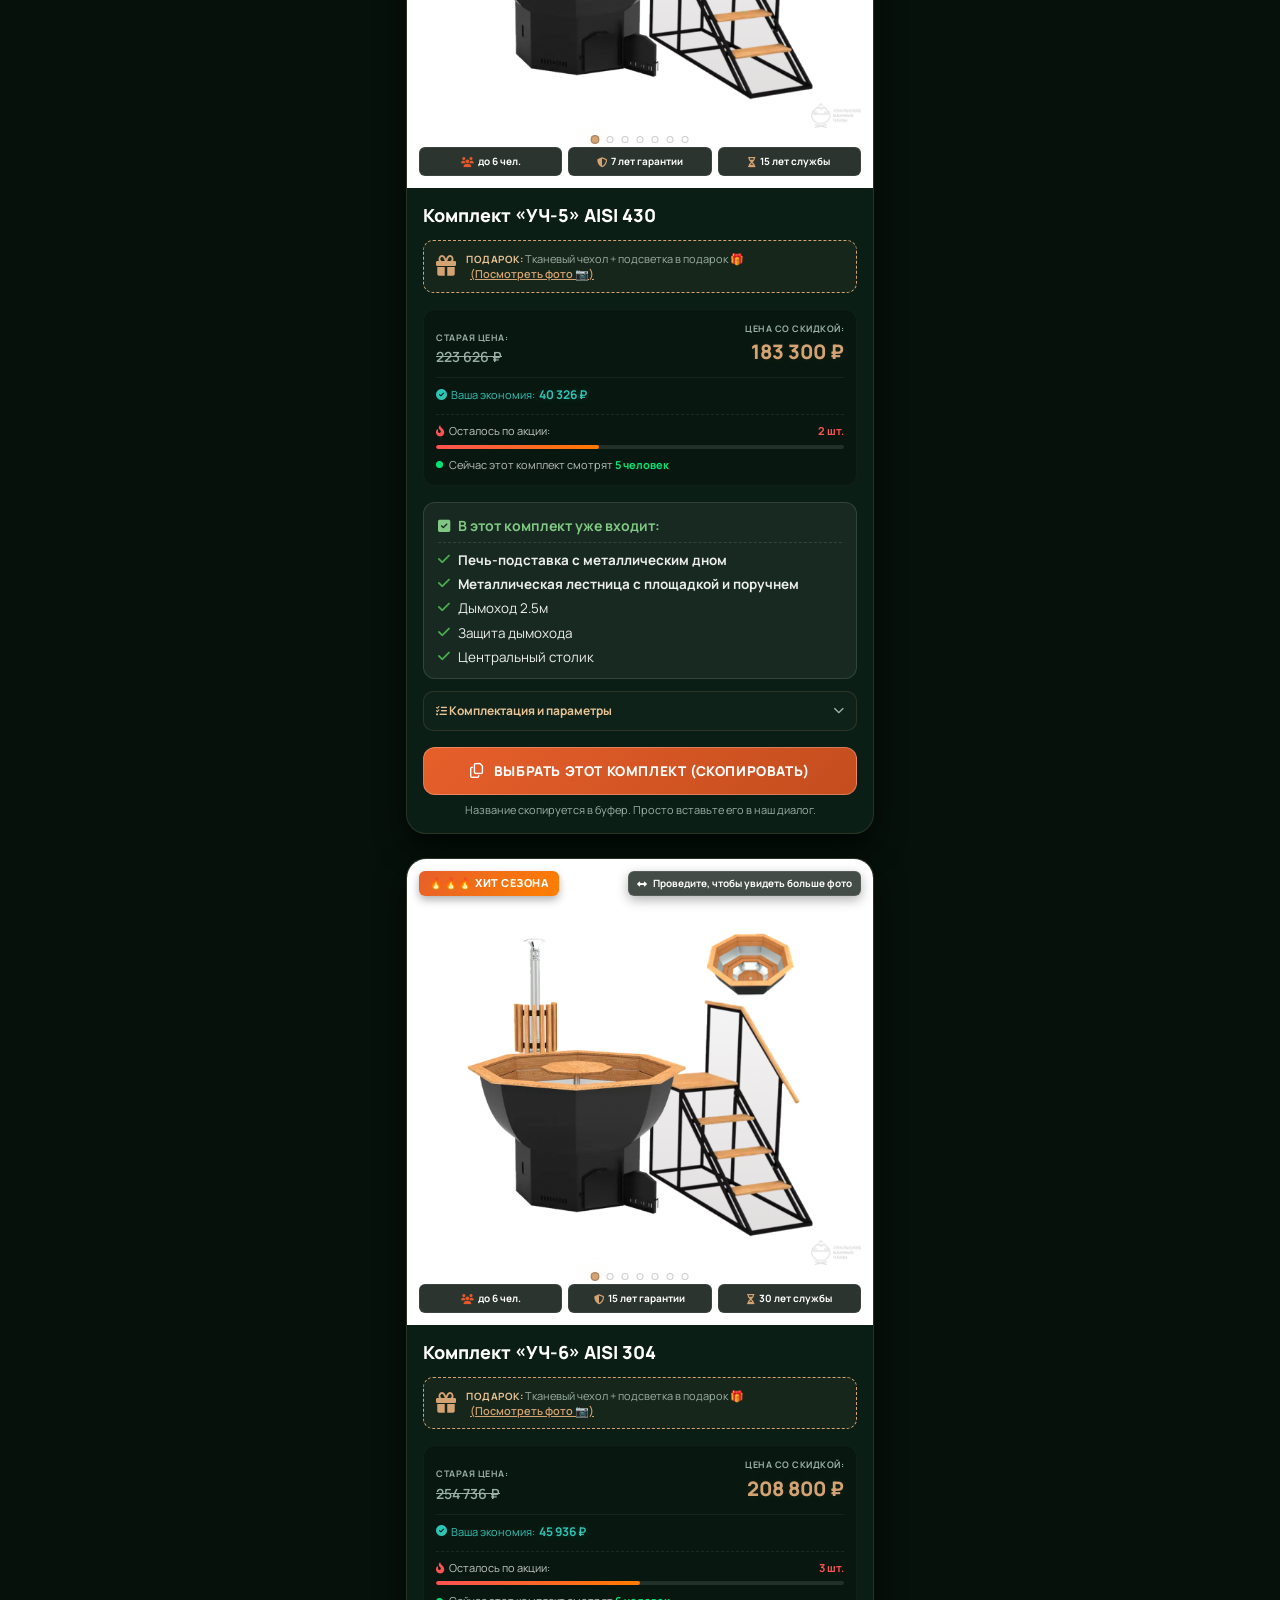
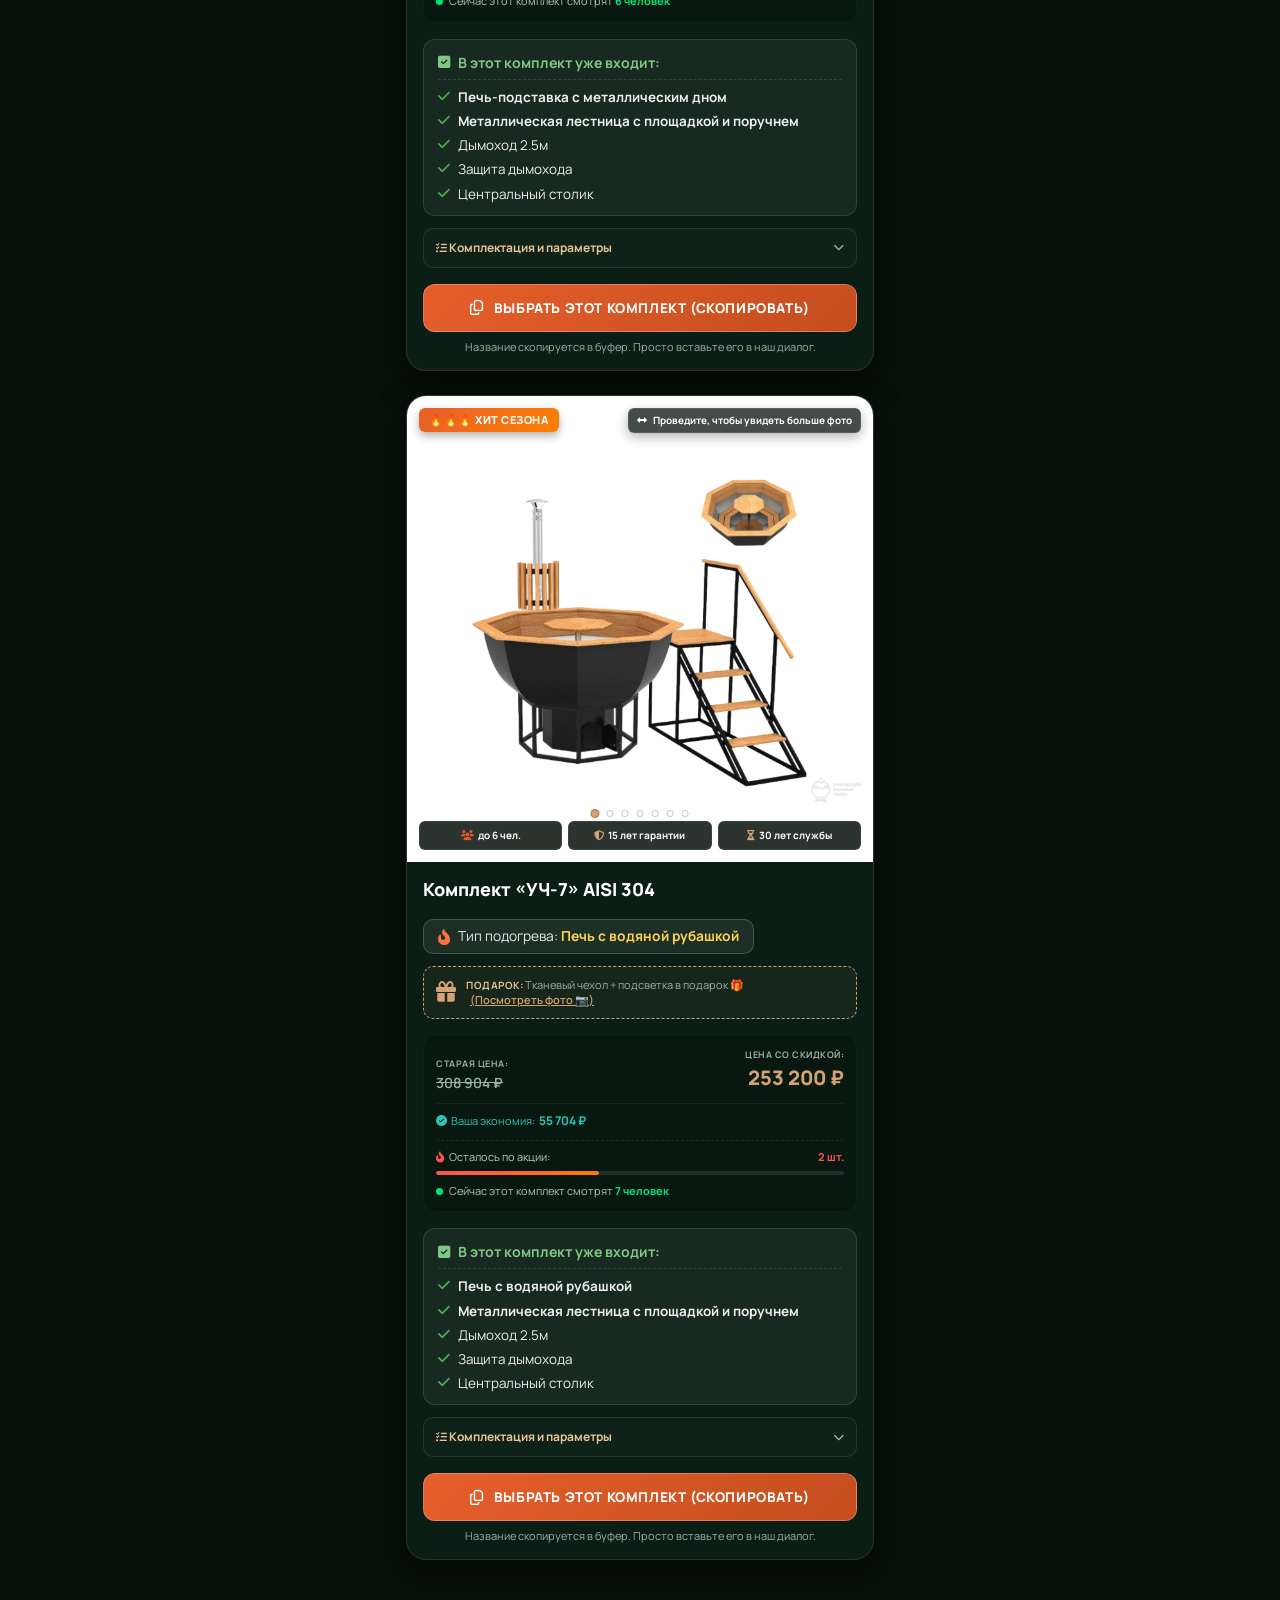
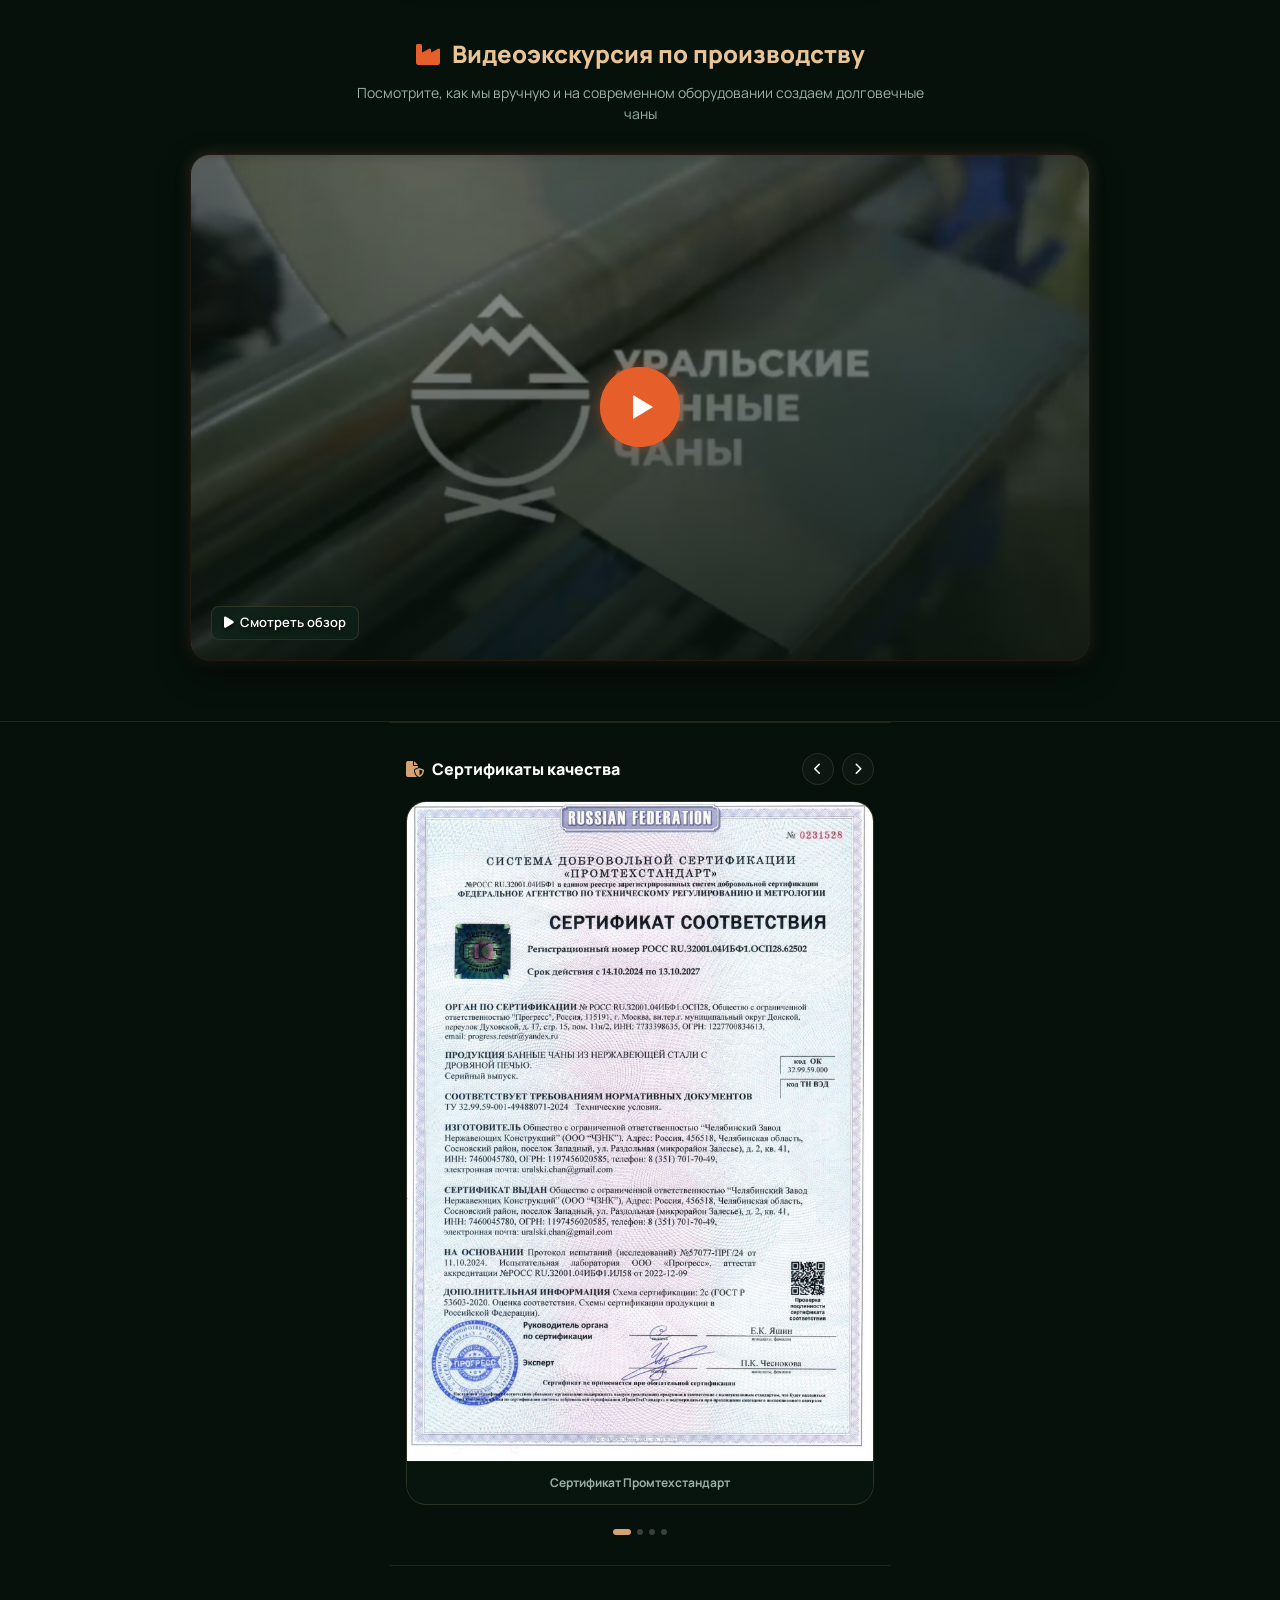
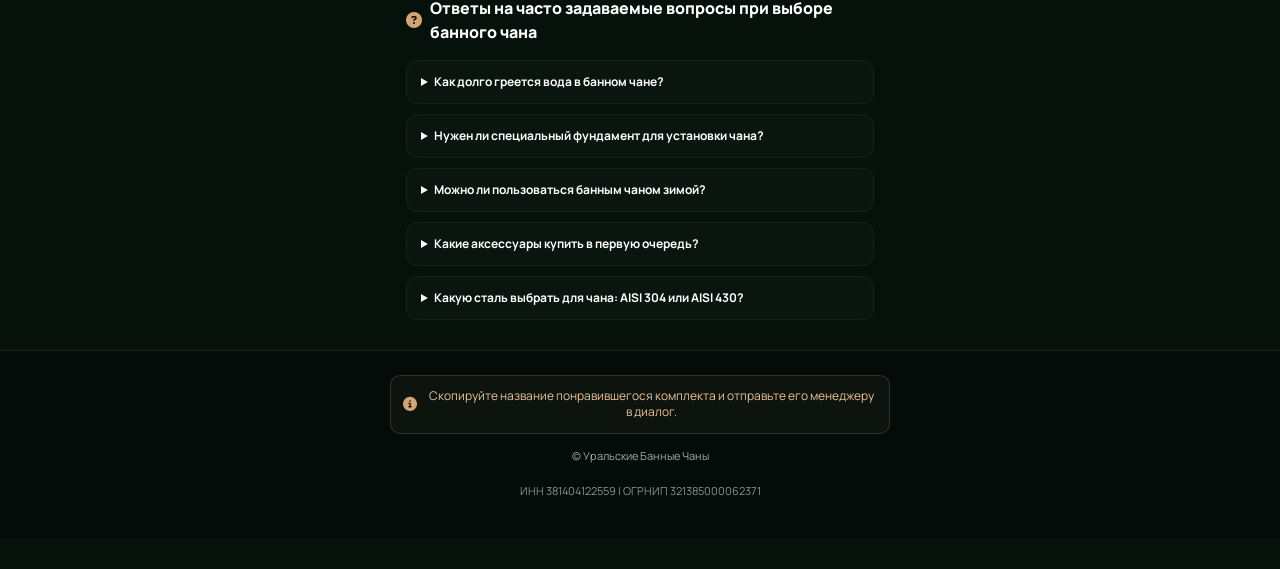
==== commit 4ec3bf2a: "Add files via upload" ====
--- a/index.html
+++ b/index.html
@@ -67,8 +67,8 @@
       <div class="hero-overlay"></div>
       <div class="hero-body">
         <div class="hero-header-text">
-          <h1 class="hero-title">Горячие предложения от завода 🔥</h1>
-          <p class="hero-subtitle">Выбирайте комплектацию напрямую от производителя с выгодой до 48 000 ₽ и получите тканевый чехол + LED-подсветку в подарок 🎁</p>
+          <h1 class="hero-title">Горячие предложения от завода "ЧЗНК" 🔥</h1>
+          <p class="hero-subtitle">Выбирайте комплектацию напрямую от производителя с выгодой от 33 000 ₽ и получите тканевый чехол + LED-подсветку в подарок 🎁</p>
         </div>
         
         <!-- Timer Block -->
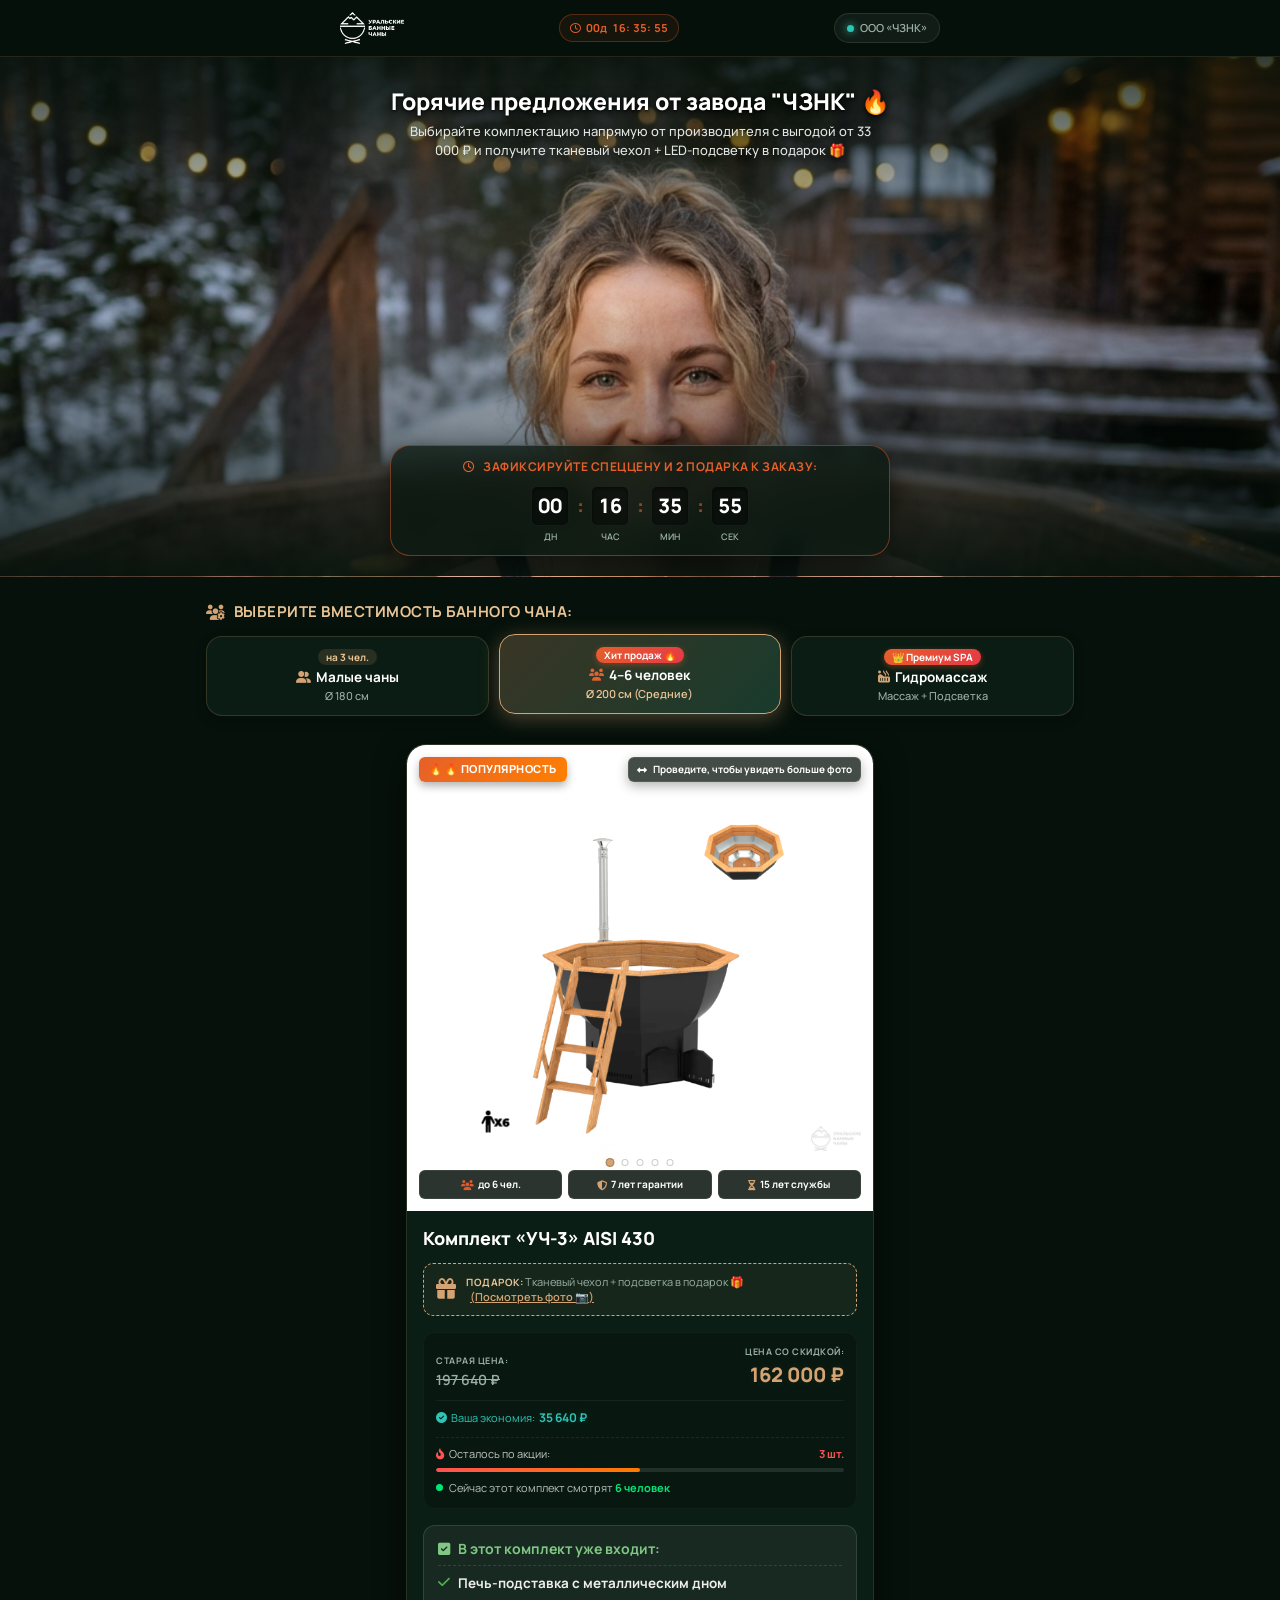
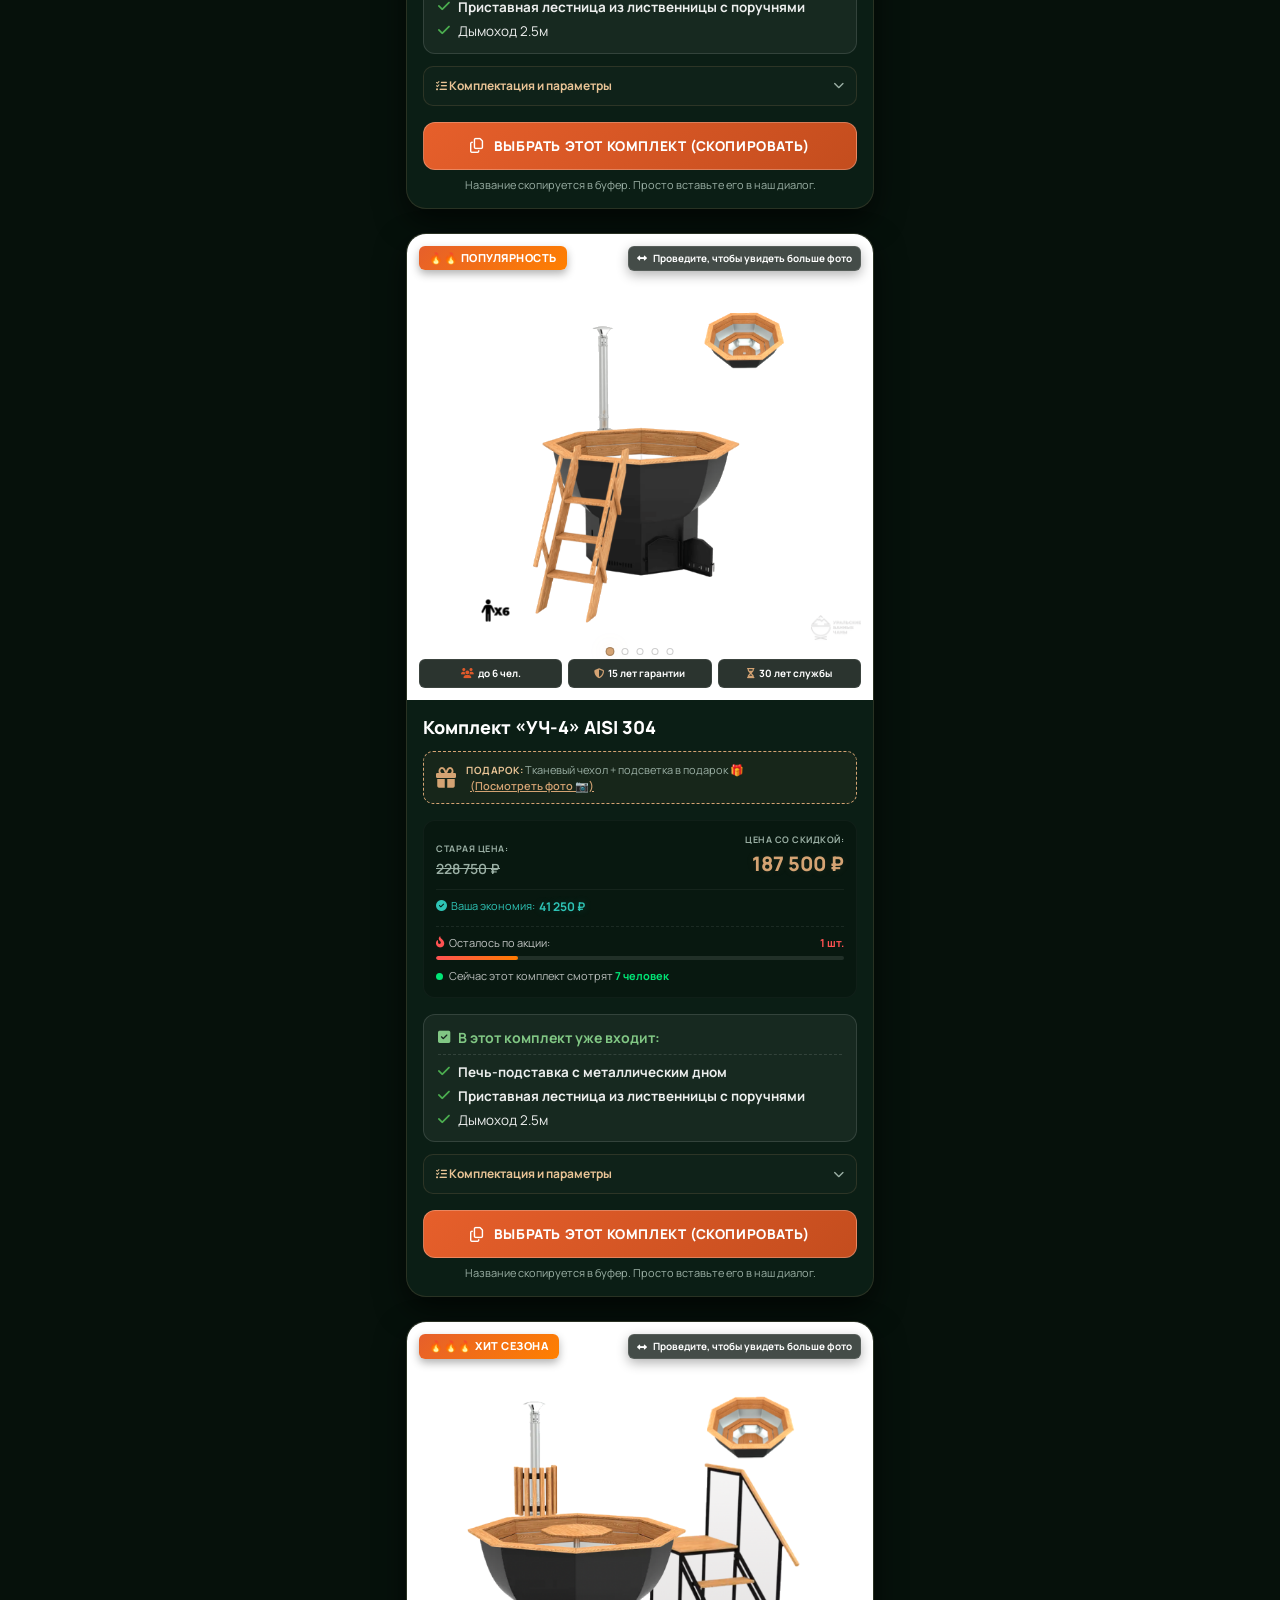
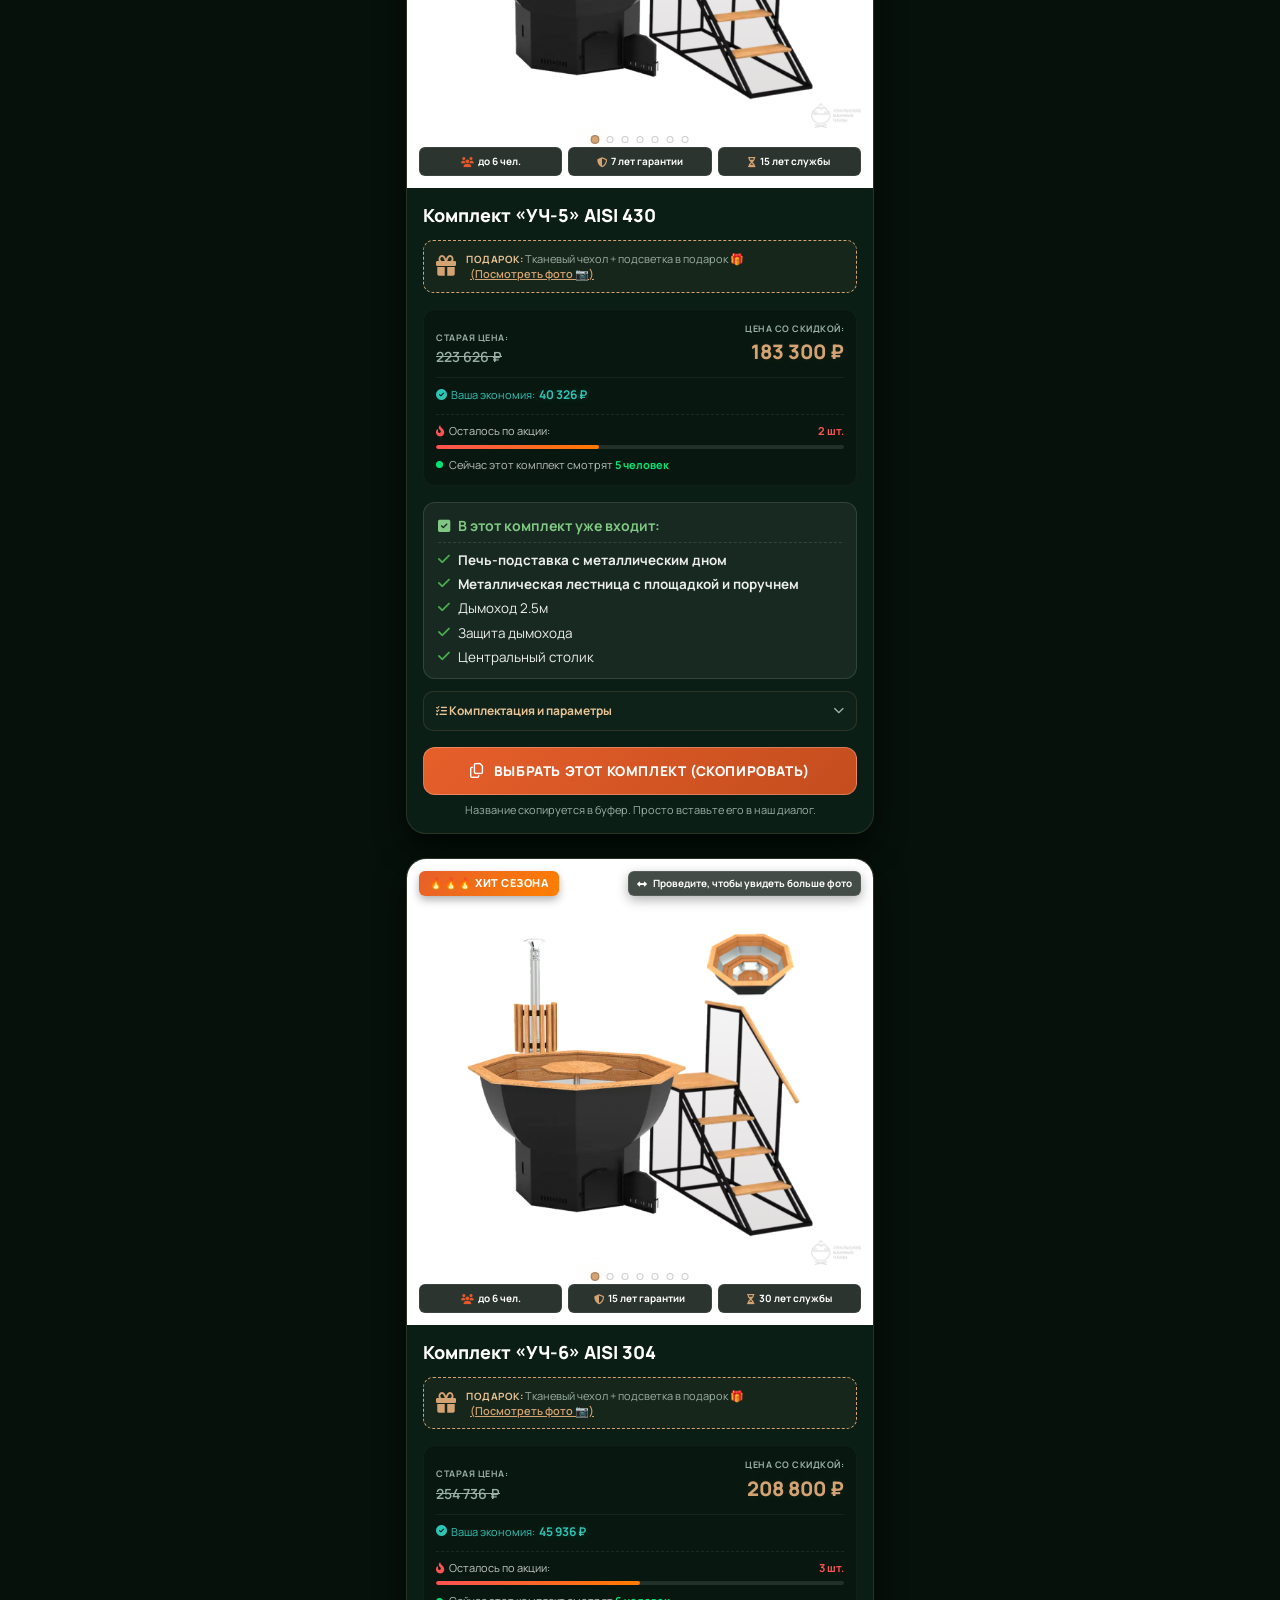
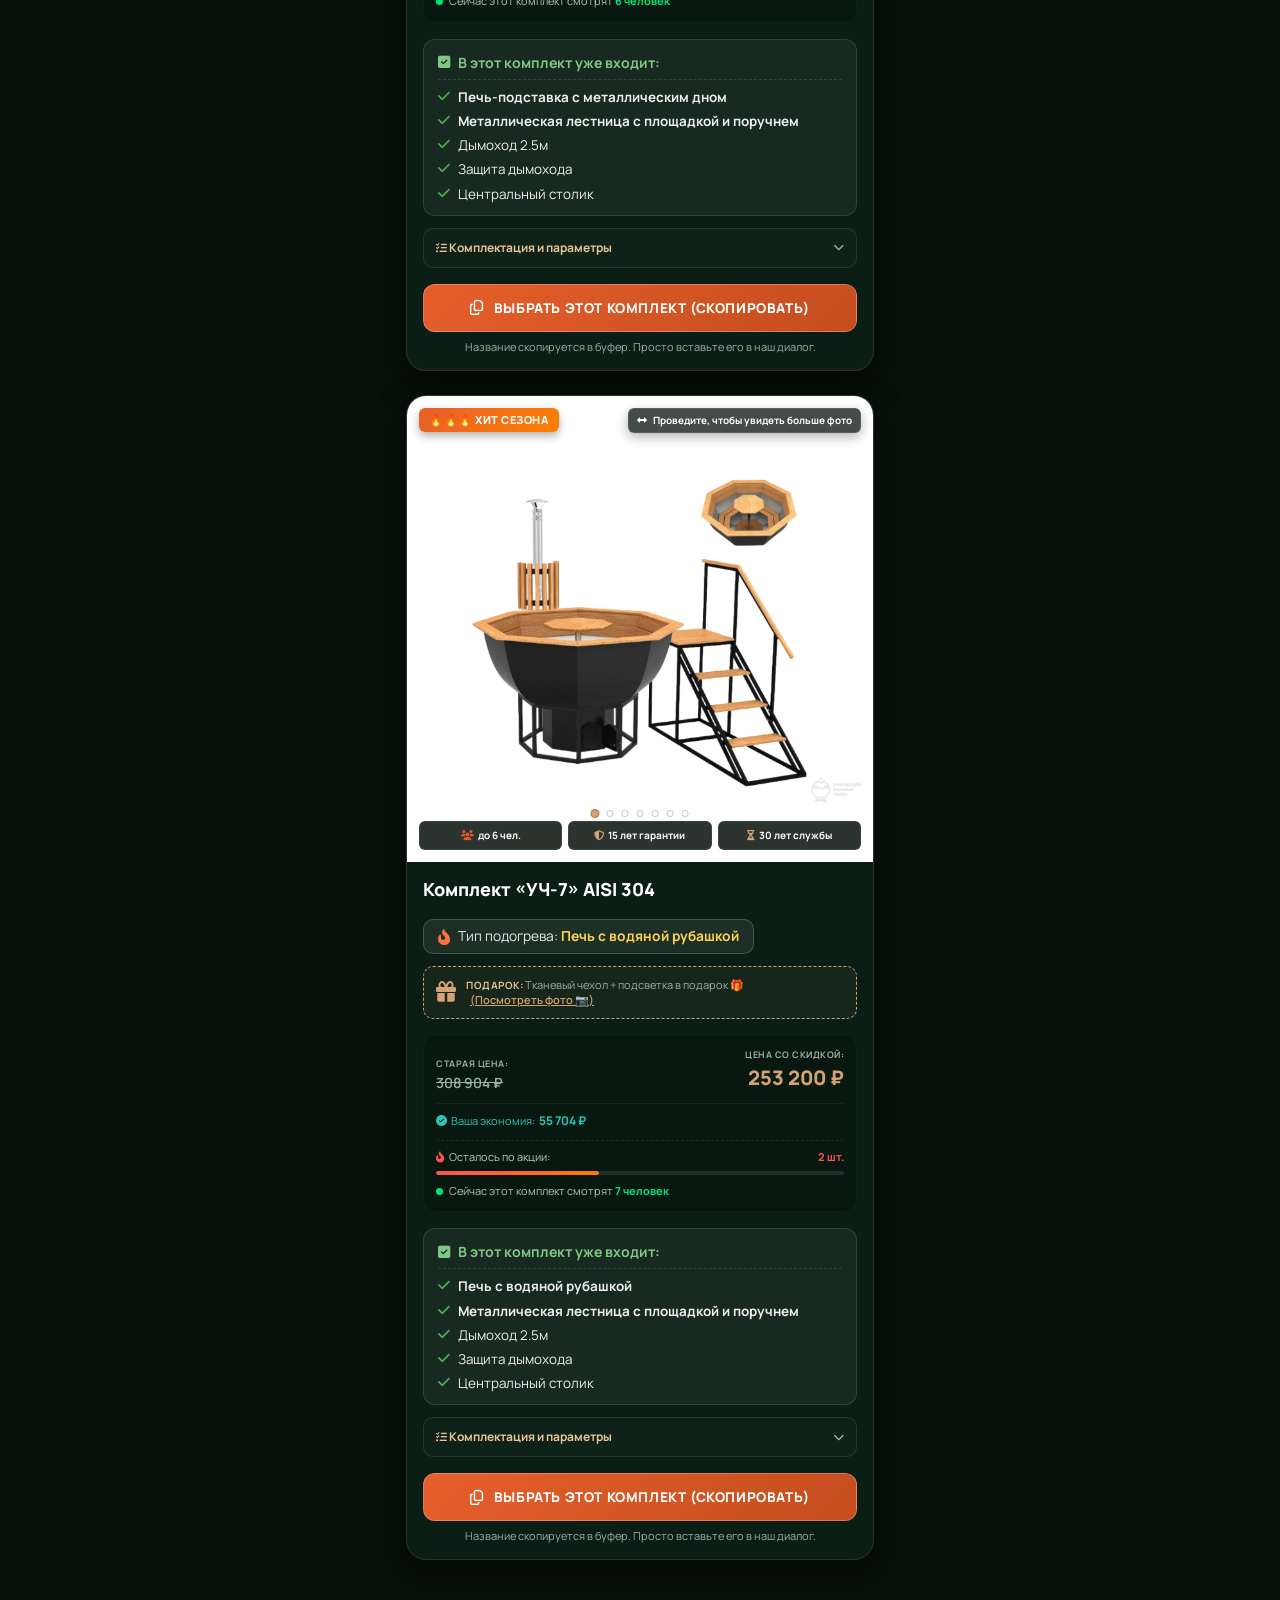
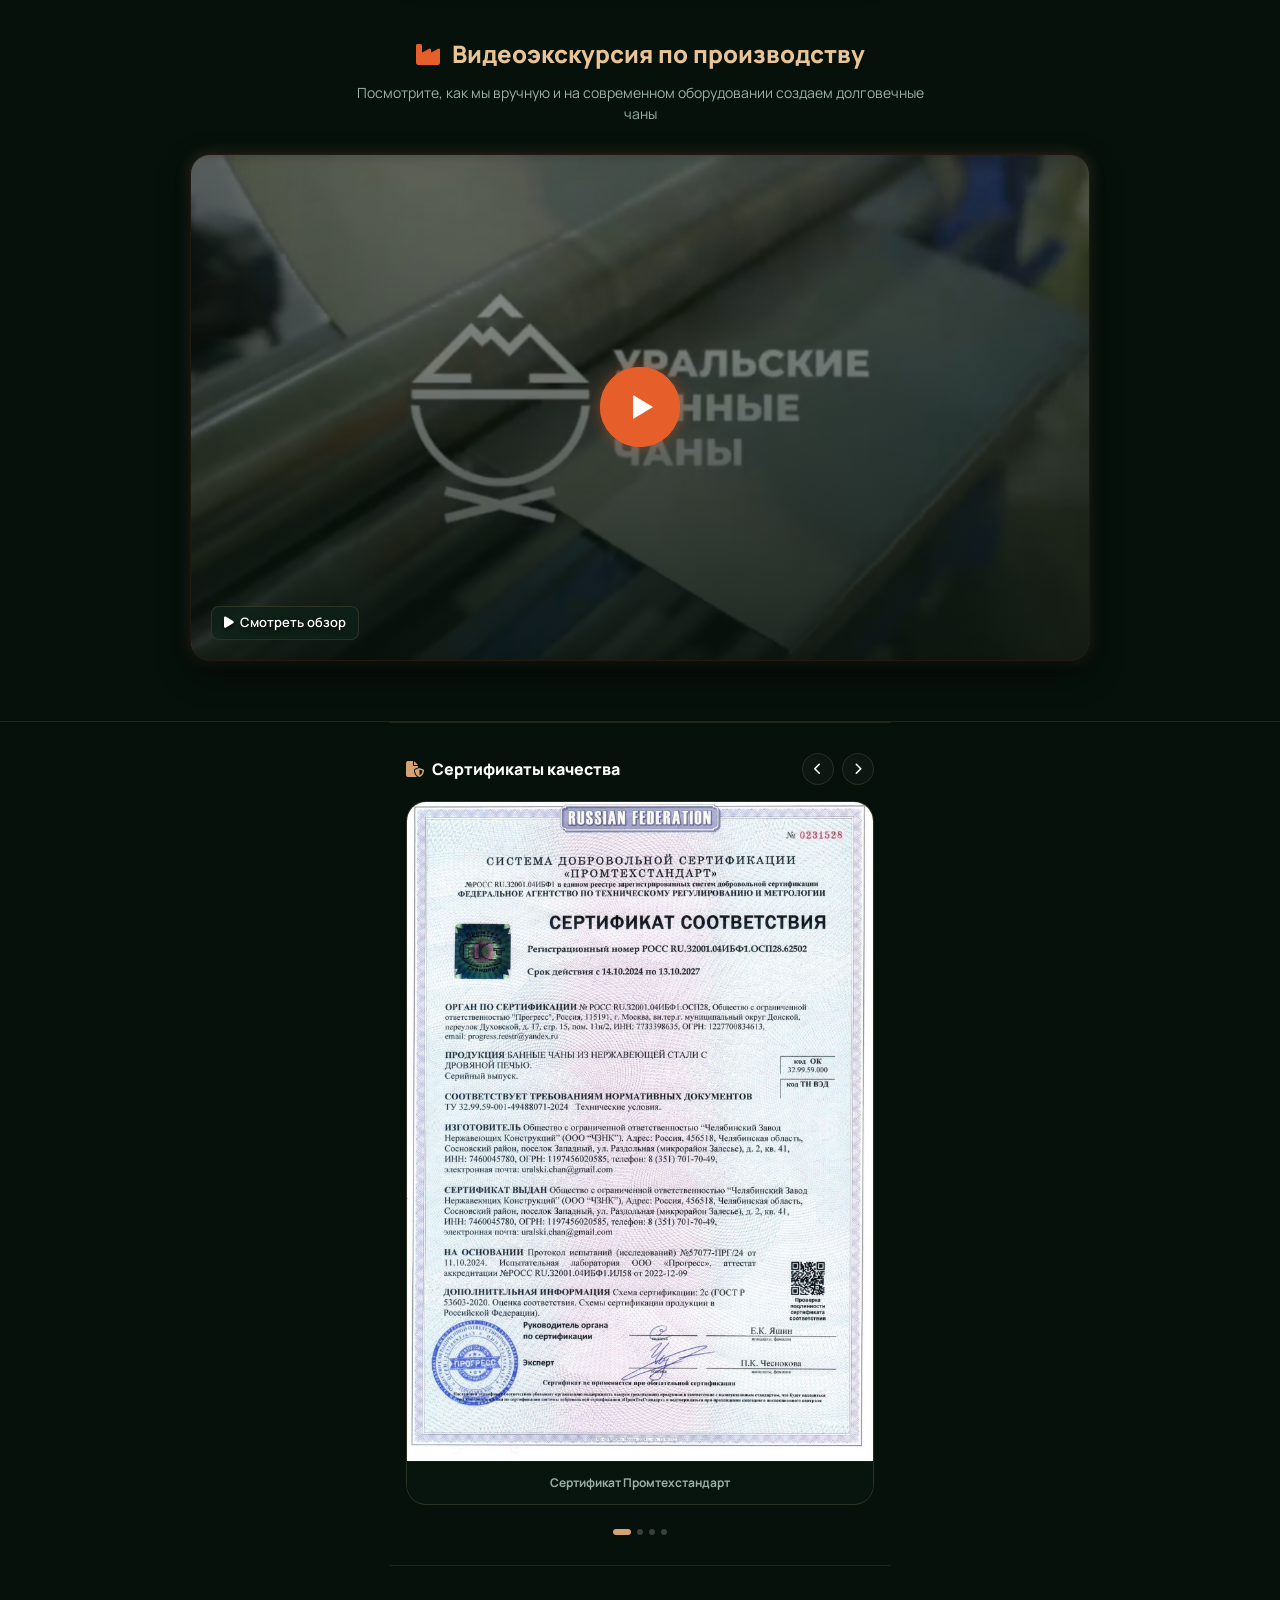
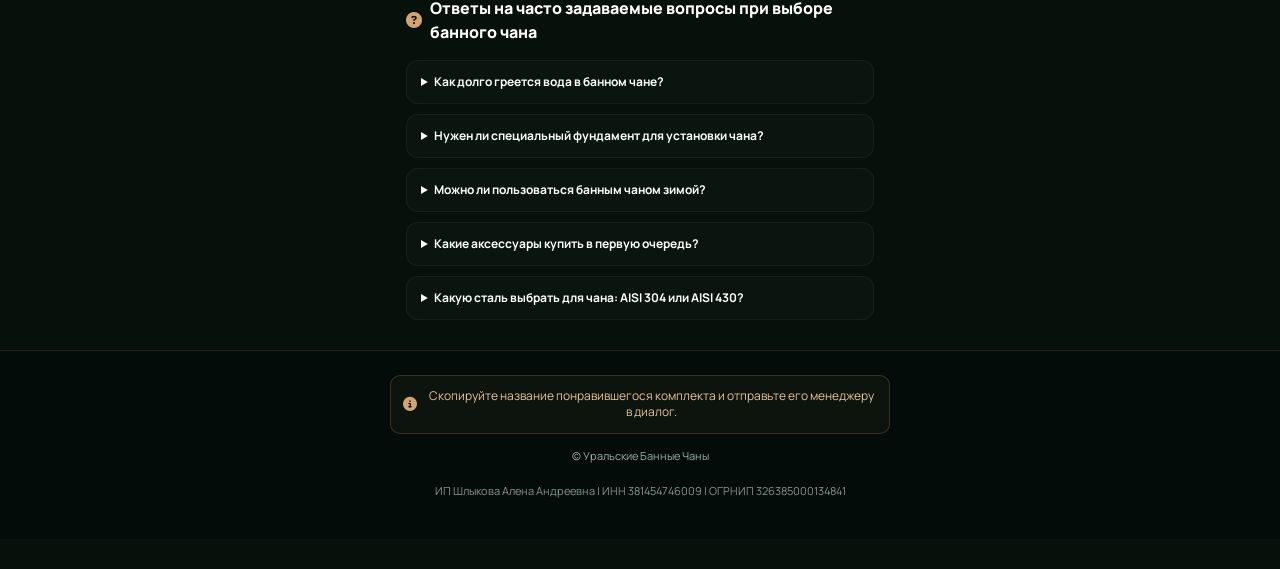
==== commit 8520338b: "Add files via upload" ====
--- a/index.html
+++ b/index.html
@@ -303,7 +303,7 @@
         </p>
       </div>
       <p class="footer-copyright">© Уральские Банные Чаны</p>
-      <p class="footer-legal" style="font-size: 11px; color: var(--text-muted); margin-top: 4px; opacity: 0.85;">ИНН 381404122559 | ОГРНИП 321385000062371</p>
+      <p class="footer-legal" style="font-size: 11px; color: var(--text-muted); margin-top: 4px; opacity: 0.85;">ИП Шлыкова Алена Андреевна | ИНН 381454746009 | ОГРНИП 326385000134841</p>
     </div>
   </footer>
 
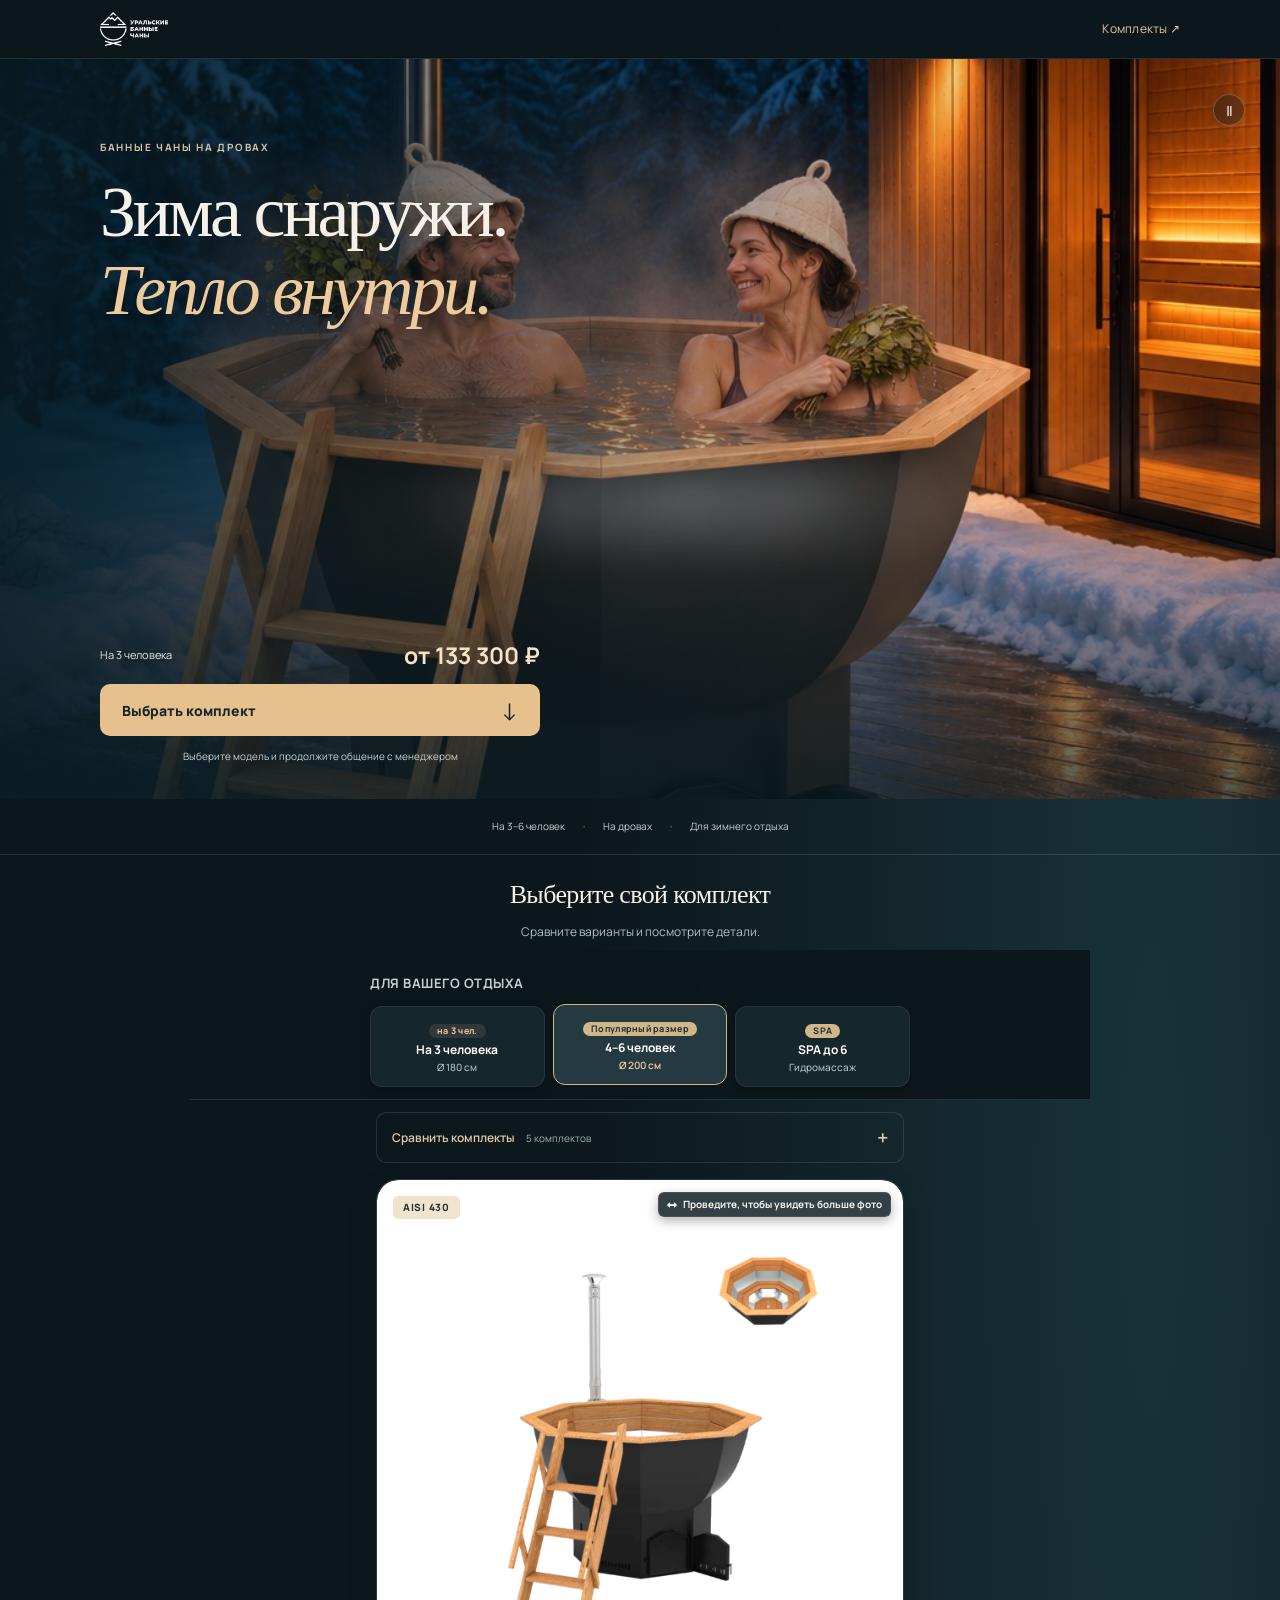
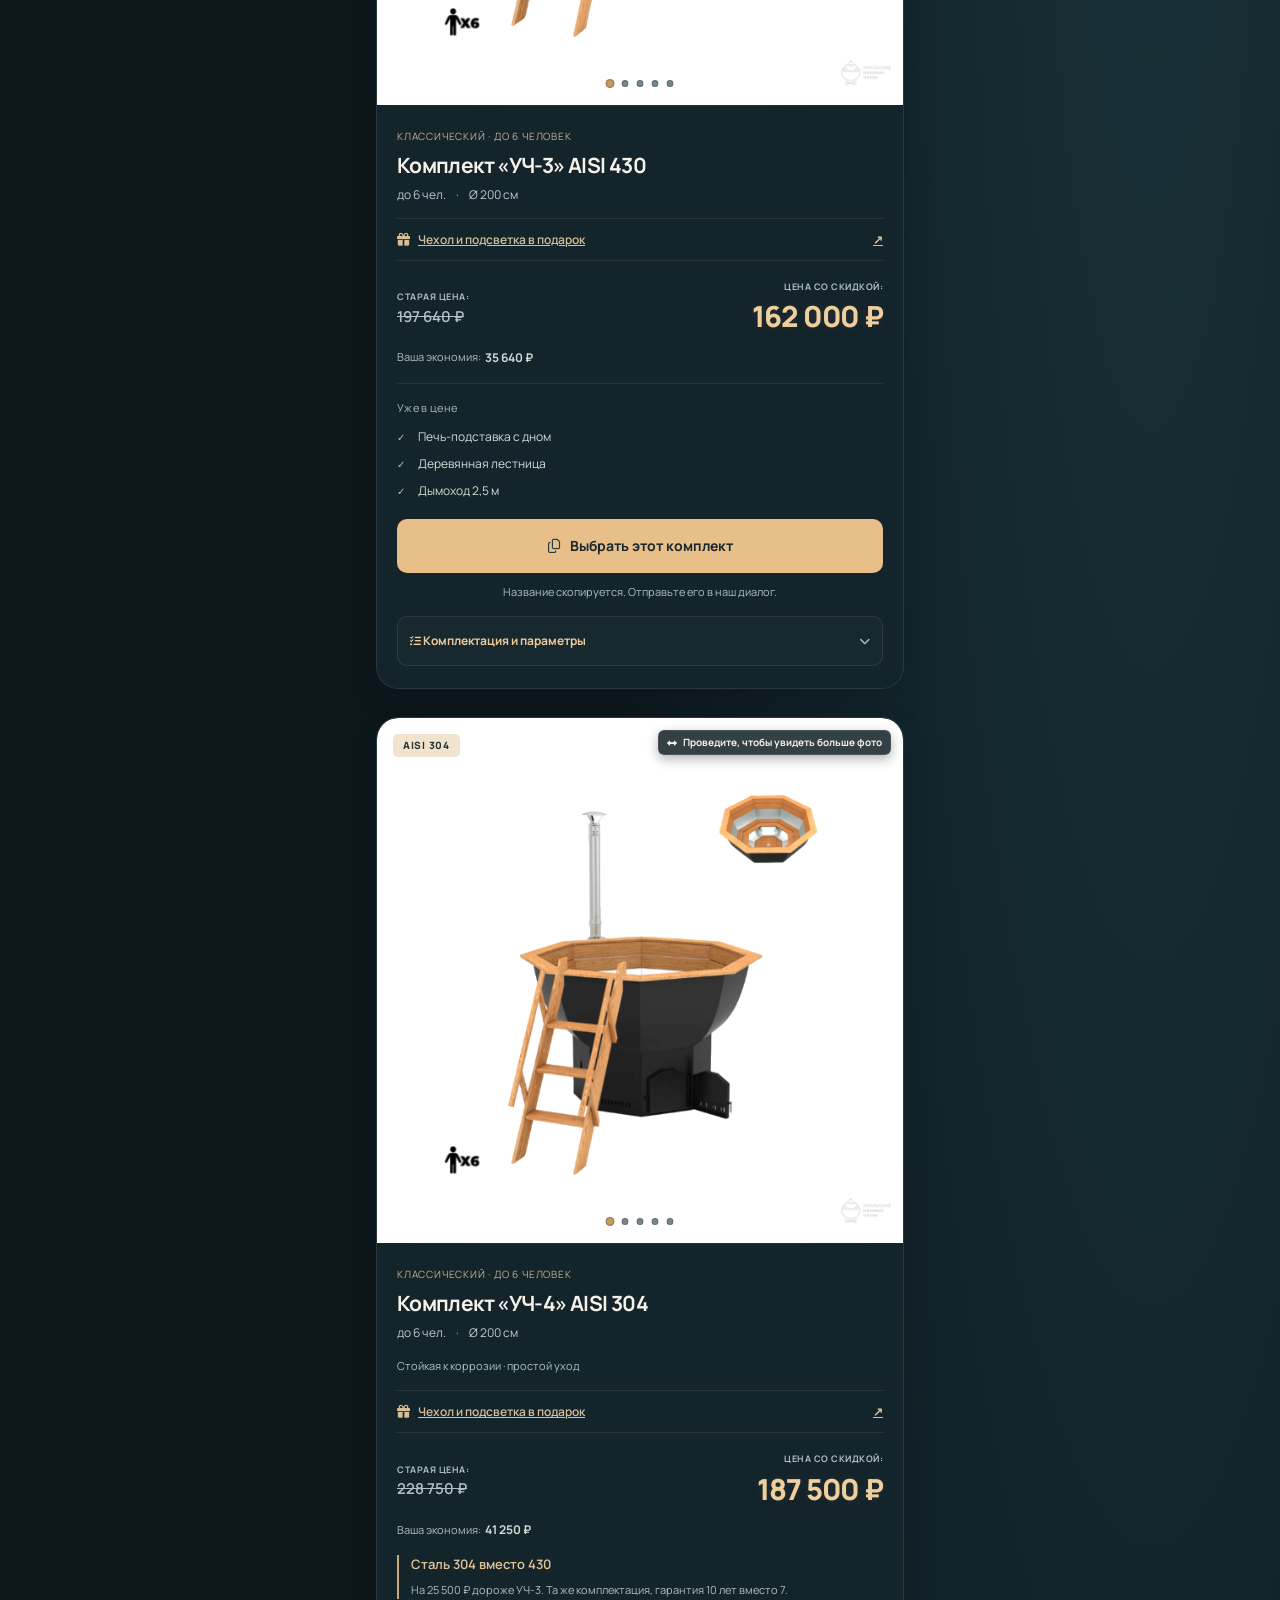
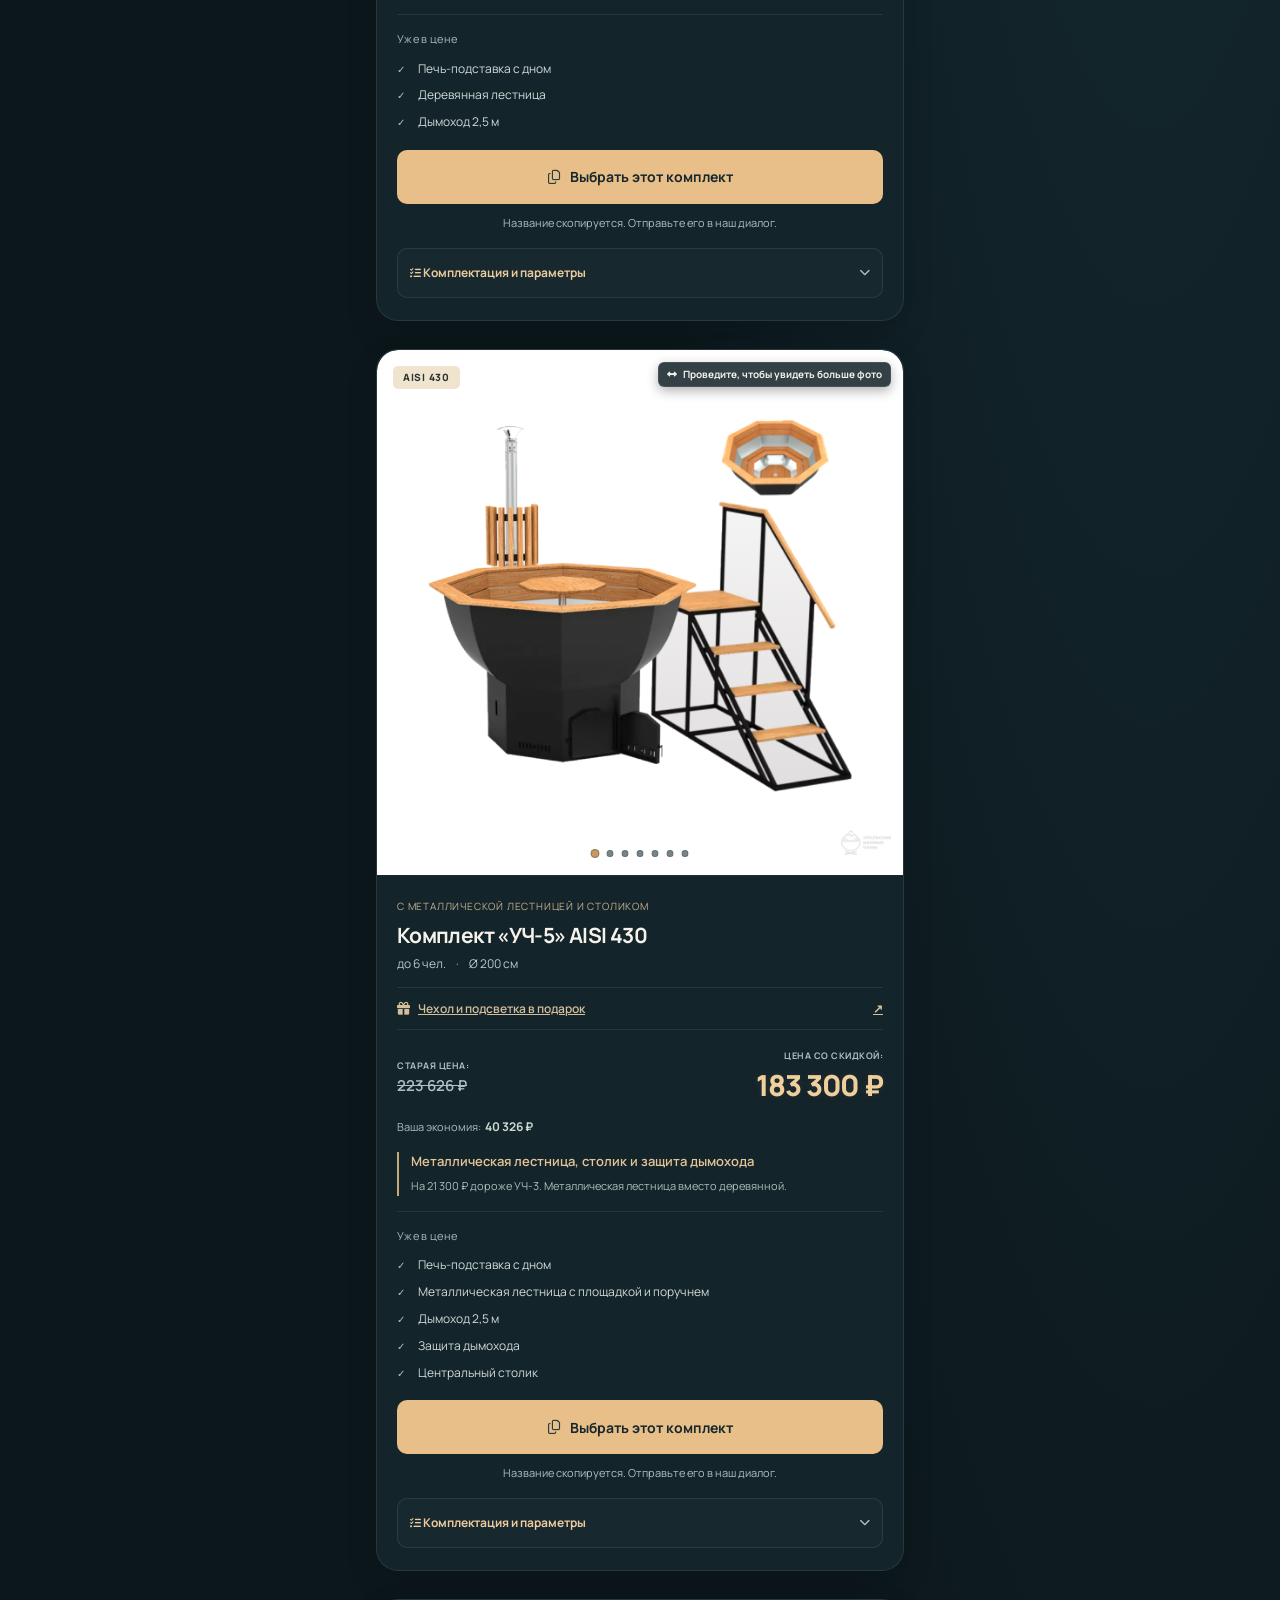
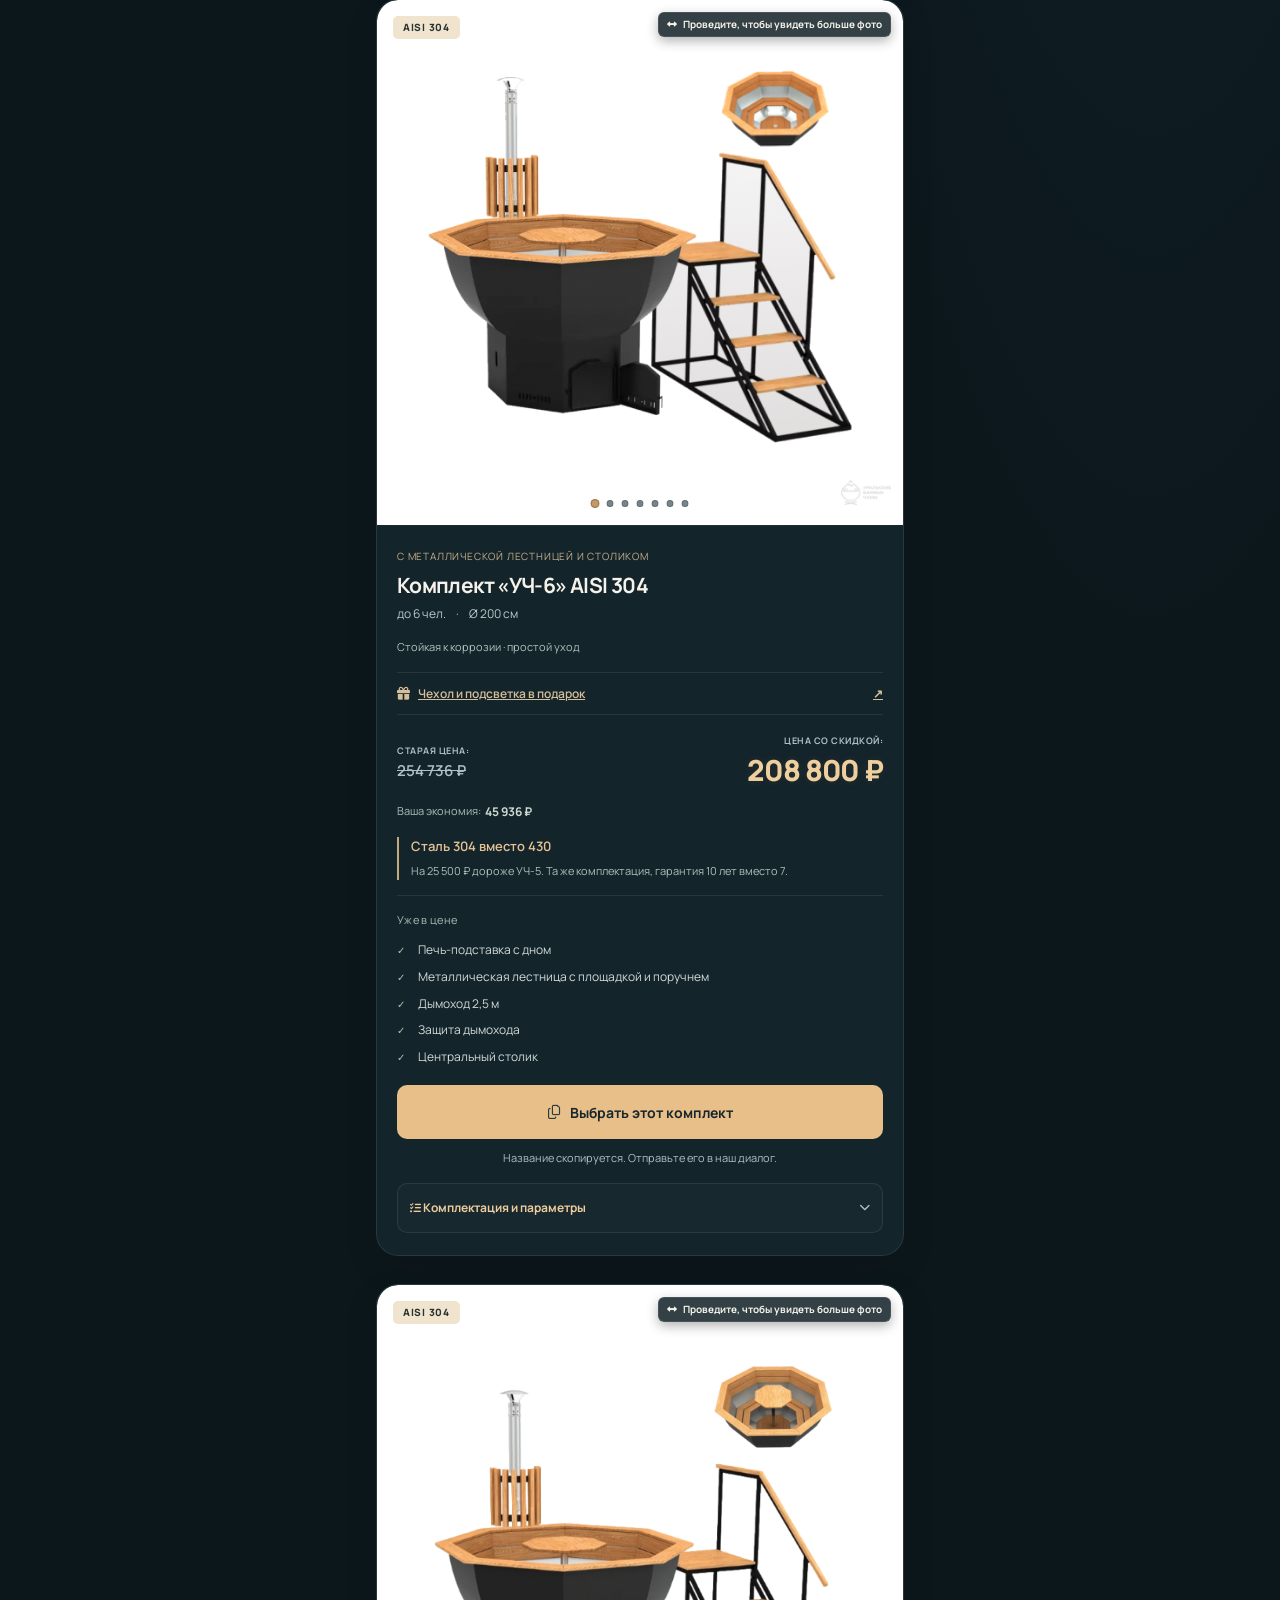
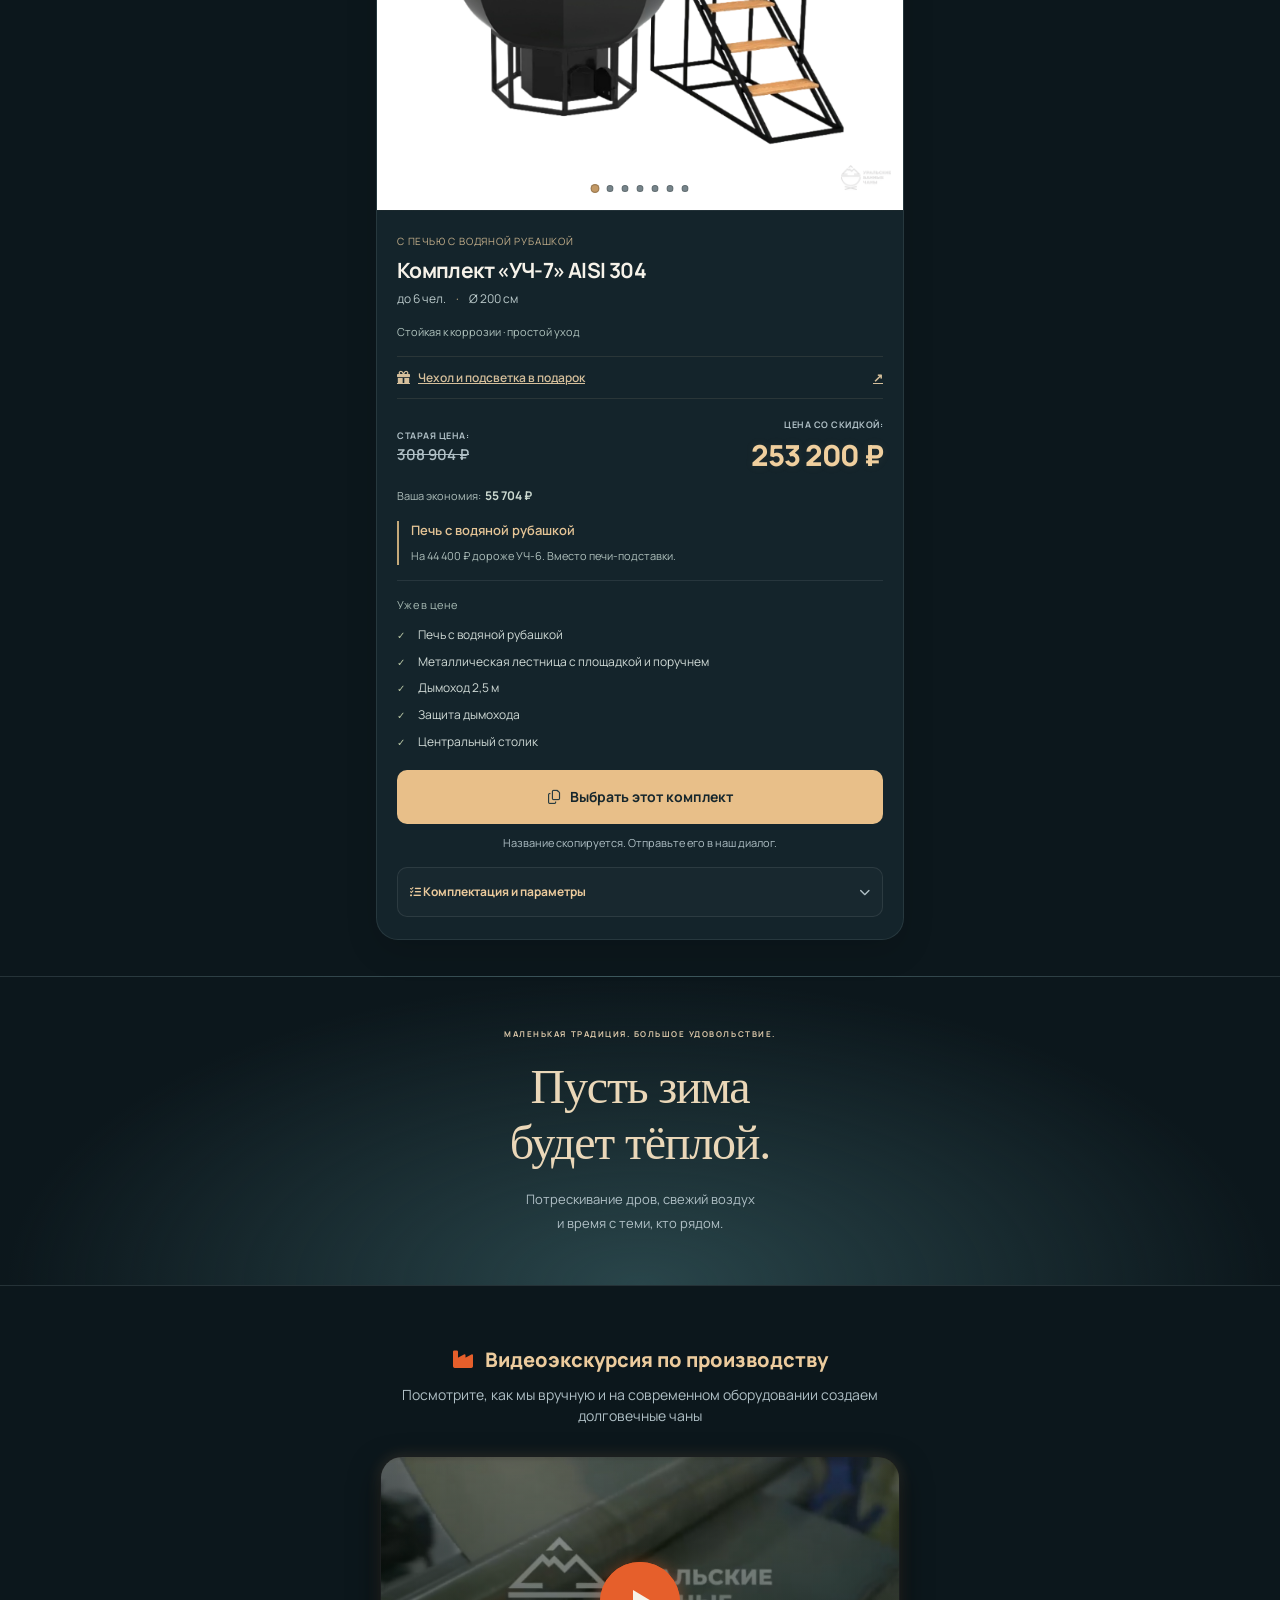
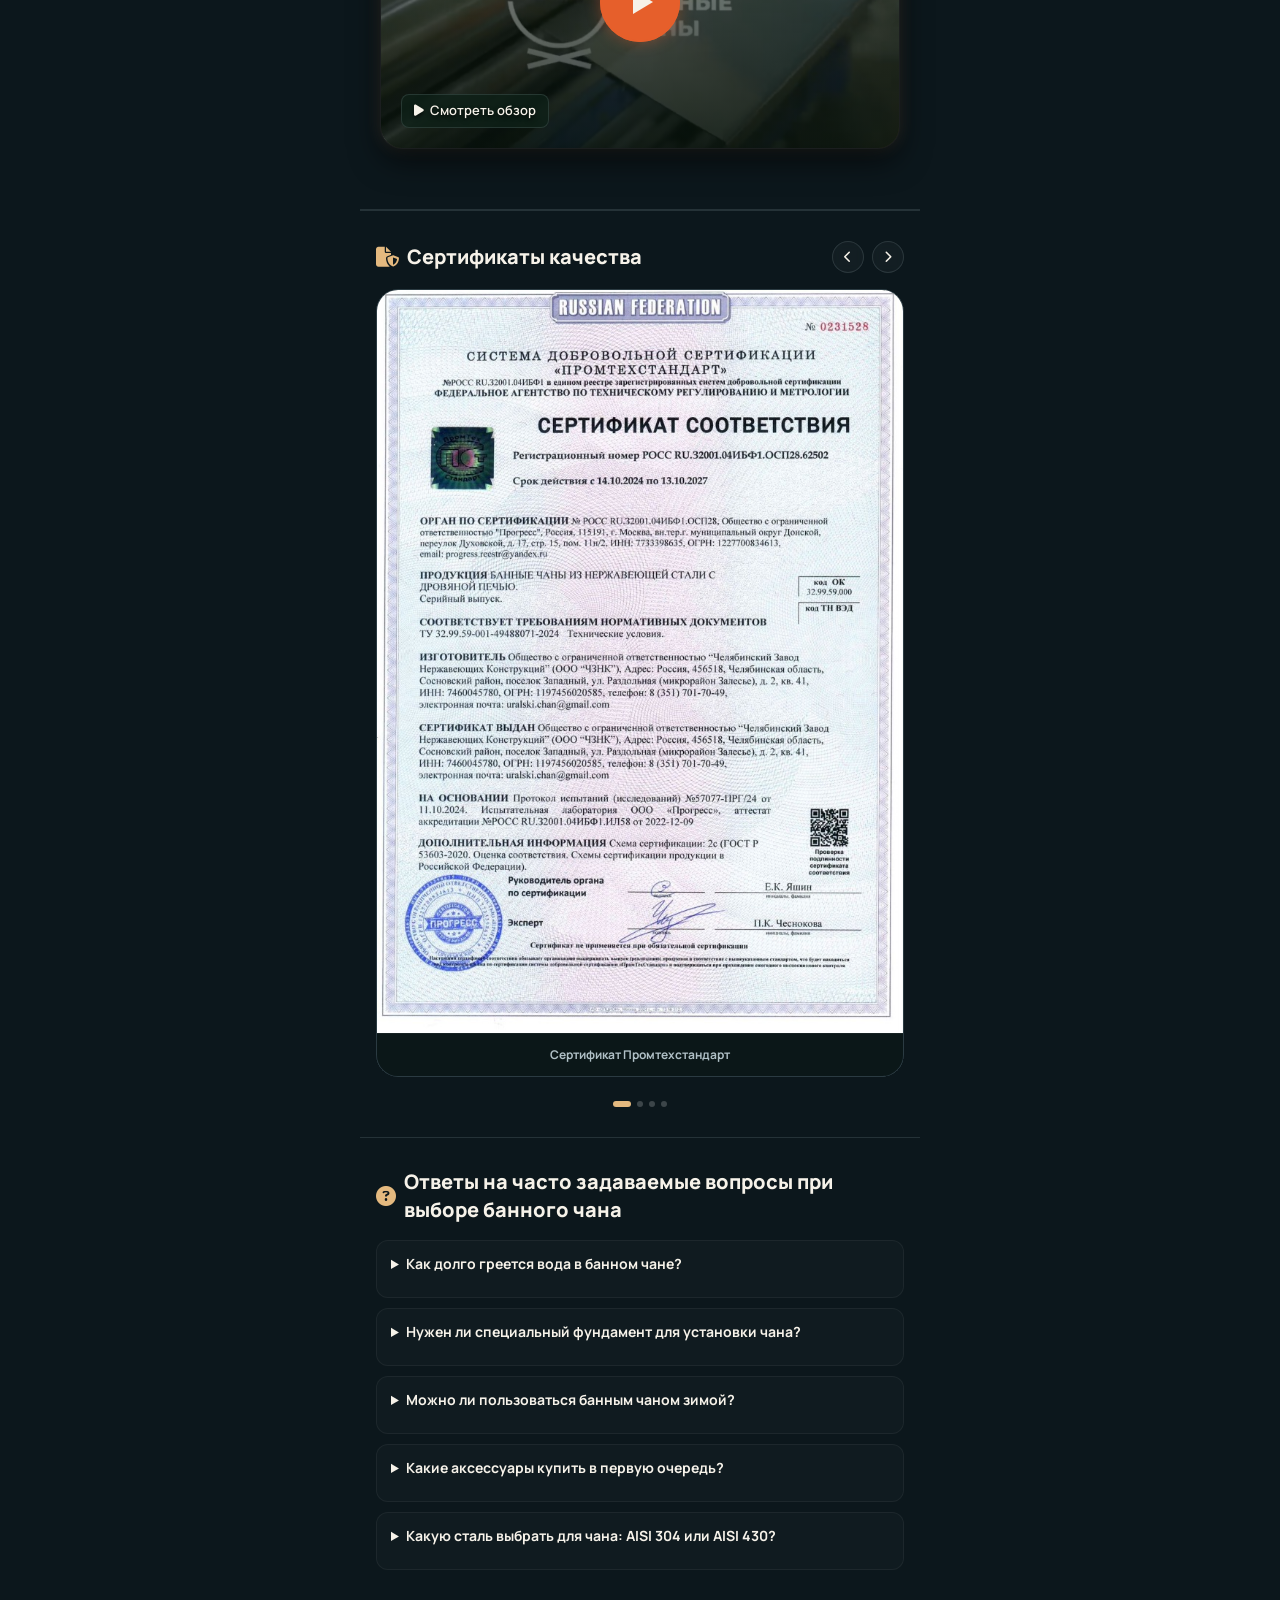
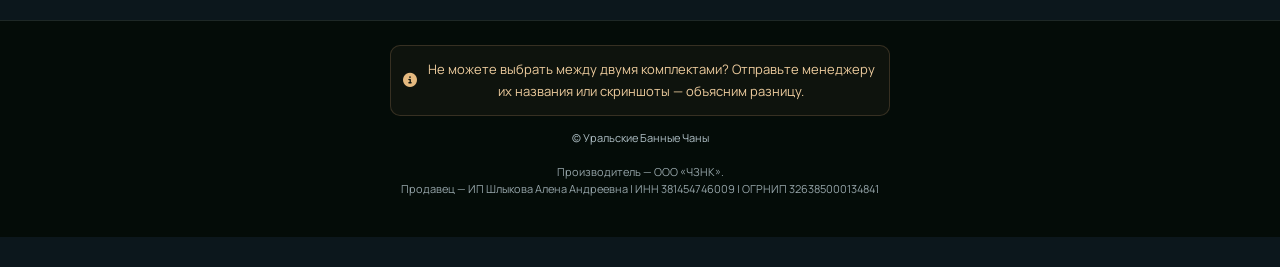
==== commit fdf69c6a: "Add files via upload" ====
--- a/index.html
+++ b/index.html
@@ -2,15 +2,15 @@
 <html lang="ru">
 <head>
   <meta charset="UTF-8">
-  <meta name="viewport" content="width=device-width, initial-scale=1.0, maximum-scale=1.0, user-scalable=no">
+  <meta name="viewport" content="width=device-width, initial-scale=1.0, minimum-scale=1.0">
   <title>Каталог банных чанов 2026 — Уральские Банные Чаны</title>
-  <meta name="description" content="Каталог банных чанов 2026 года напрямую от производителя. Собственное производство, надежная толстая сталь, ручная работа и честная гарантия 15 лет на чашу. Доставка по всей России! Выберите свой идеальный чан со скидкой и подарками.">
+  <meta name="description" content="Каталог банных чанов 2026 года напрямую от производителя. Собственное производство, надежная толстая сталь, ручная работа и гарантия на чашу до 10 лет. Доставка по всей России! Выберите комплект для тёплых зимних вечеров.">
   
   <!-- Open Graph / Facebook / Telegram -->
   <meta property="og:type" content="website">
   <meta property="og:url" content="https://kuklin-katalog.ru/">
   <meta property="og:title" content="Каталог банных чанов 2026 — Уральские Банные Чаны">
-  <meta property="og:description" content="Каталог банных чанов 2026 года напрямую от производителя. Собственное производство, надежная толстая сталь, ручная работа и честная гарантия 15 лет на чашу. Доставка по всей России! Выберите свой идеальный чан со скидкой и подарками.">
+  <meta property="og:description" content="Каталог банных чанов 2026 года напрямую от производителя. Собственное производство, надежная толстая сталь, ручная работа и гарантия на чашу до 10 лет. Доставка по всей России! Выберите комплект для тёплых зимних вечеров.">
   <meta property="og:image" content="https://kuklin-katalog.ru/assets/og_preview.jpg?v=1">
   <meta property="og:image:width" content="1200">
   <meta property="og:image:height" content="630">
@@ -19,7 +19,7 @@
   <meta name="twitter:card" content="summary_large_image">
   <meta name="twitter:url" content="https://kuklin-katalog.ru/">
   <meta name="twitter:title" content="Каталог банных чанов 2026 — Уральские Банные Чаны">
-  <meta name="twitter:description" content="Каталог банных чанов 2026 года напрямую от производителя. Собственное производство, надежная толстая сталь, ручная работа и честная гарантия 15 лет на чашу. Доставка по всей России! Выберите свой идеальный чан со скидкой и подарками.">
+  <meta name="twitter:description" content="Каталог банных чанов 2026 года напрямую от производителя. Собственное производство, надежная толстая сталь, ручная работа и гарантия на чашу до 10 лет. Доставка по всей России! Выберите комплект для тёплых зимних вечеров.">
   <meta name="twitter:image" content="https://kuklin-katalog.ru/assets/og_preview.jpg?v=1">
   
   <!-- Google Fonts: Manrope -->
@@ -30,29 +30,20 @@
   <!-- FontAwesome for beautiful icons -->
   <link rel="stylesheet" href="https://cdnjs.cloudflare.com/ajax/libs/font-awesome/6.4.0/css/all.min.css">
   
+  <link rel="preload" as="image" href="assets/winter-people.jpg">
   <!-- Style Sheet -->
-  <link rel="stylesheet" href="style.css?v=1.1">
+  <link rel="stylesheet" href="style.css?v=8.3">
 </head>
 <body>
 
   <!-- Premium Header -->
   <header class="main-header" id="main-header">
     <div class="header-container">
-      <div class="brand-logo">
+      <a class="brand-logo" href="#winter-title" aria-label="В начало каталога">
         <img src="assets/logo.webp" alt="Уральские Банные Чаны" class="brand-logo-img">
-      </div>
+      </a>
       
-      <!-- Mini Timer in Header -->
-      <div class="header-timer" id="header-timer">
-        <i class="fa-regular fa-clock icon-pulse"></i>
-        <span class="header-timer-countdown">
-          <span id="h-days">00</span>д&nbsp;
-          <span id="h-hours">00</span>:
-          <span id="h-minutes">00</span>:
-          <span id="h-seconds">00</span>
-        </span>
-      </div>
-
+      <a class="header-catalog-link" href="#capacity-filter-section">Комплекты ↗</a>
       <div class="header-badge">
         <span class="status-dot"></span>
         <span class="status-text">ООО «ЧЗНК»</span>
@@ -62,77 +53,54 @@
 
   <main class="catalog-content">
     
-    <!-- Hero Banner with Promo Timer -->
-    <section class="hero-section" id="hero-section">
-      <div class="hero-overlay"></div>
-      <div class="hero-body">
-        <div class="hero-header-text">
-          <h1 class="hero-title">Горячие предложения от завода "ЧЗНК" 🔥</h1>
-          <p class="hero-subtitle">Выбирайте комплектацию напрямую от производителя с выгодой от 33 000 ₽ и получите тканевый чехол + LED-подсветку в подарок 🎁</p>
-        </div>
-        
-        <!-- Timer Block -->
-        <div class="timer-container" id="timer-container">
-          <div class="timer-header">
-            <i class="fa-regular fa-clock icon-pulse"></i>
-            <span>Зафиксируйте спеццену и 2 подарка к заказу:</span>
-          </div>
-          <div class="timer-countdown" id="countdown">
-            <div class="timer-segment">
-              <span class="timer-val" id="days">00</span>
-              <span class="timer-lbl">дн</span>
-            </div>
-            <div class="timer-divider">:</div>
-            <div class="timer-segment">
-              <span class="timer-val" id="hours">00</span>
-              <span class="timer-lbl">час</span>
-            </div>
-            <div class="timer-divider">:</div>
-            <div class="timer-segment">
-              <span class="timer-val" id="minutes">00</span>
-              <span class="timer-lbl">мин</span>
-            </div>
-            <div class="timer-divider">:</div>
-            <div class="timer-segment">
-              <span class="timer-val" id="seconds">00</span>
-              <span class="timer-lbl">сек</span>
-            </div>
-          </div>
-        </div>
-      </div>
-    </section>
-
-
-
+    <section class="winter-hero" aria-labelledby="winter-title">
+      <div class="winter-photo"><video class="winter-video" autoplay muted loop playsinline preload="metadata" poster="assets/winter-people.jpg" aria-label="Двое взрослых в банных шапочках парятся вениками в зимнем чане"><source src="assets/winter-bathing-framed.mp4" type="video/mp4"></video></div>
+      <div class="winter-shade"></div>
+      <div class="snowfall" aria-hidden="true"></div>
+      <button type="button" class="scene-motion-toggle" aria-label="Приостановить анимацию" aria-pressed="false"><span aria-hidden="true">Ⅱ</span></button>
+      <div class="winter-steam" aria-hidden="true"><span></span><span></span><span></span></div>
+      <div class="winter-hero-content">
+        <span class="eyebrow">БАННЫЕ ЧАНЫ НА ДРОВАХ</span>
+        <h1 id="winter-title">Зима снаружи.<br><em>Тепло внутри.</em></h1>
+      </div>
+      <div class="winter-hero-bottom">
+        <div class="winter-caption"><span>На 3 человека</span><span>от 133 300 ₽</span></div>
+        <a class="winter-cta" href="#capacity-filter-section">Выбрать комплект <span aria-hidden="true">↓</span></a>
+        <p class="hero-footnote">Выберите модель и продолжите общение с менеджером</p>
+      </div>
+    </section>
+    <div class="winter-perks"><span>На 3–6 человек</span><span>На дровах</span><span>Для зимнего отдыха</span></div>
+    <section class="catalog-intro"><h2>Выберите свой комплект</h2><p>Сравните варианты и посмотрите детали.</p></section>
     <!-- Capacity Filter Section (Переключатель по вместимости) -->
     <div id="capacity-sentinel"></div>
     <section class="capacity-filter-section" id="capacity-filter-section">
       <div class="capacity-filter-container">
         <h2 class="capacity-filter-heading">
-          <i class="fa-solid fa-users-gear"></i> Выберите вместимость банного чана:
+          <i class="fa-solid fa-users-gear"></i> Для вашего отдыха
         </h2>
         <div class="capacity-tabs" role="tablist" aria-label="Вместимость банных чанов">
           <button class="capacity-tab-btn" data-capacity="small" role="tab" aria-selected="false">
             <span class="tab-badge">на 3 чел.</span>
-            <span class="tab-title"><i class="fa-solid fa-user-group"></i> <span class="title-full">Малые чаны</span><span class="title-short" style="display:none">Малые</span></span>
+            <span class="tab-title"><i class="fa-solid fa-user-group"></i> <span class="title-full">На 3 человека</span><span class="title-short" style="display:none">Малые</span></span>
             <span class="tab-sub">Ø 180 см</span>
           </button>
           
           <button class="capacity-tab-btn active" data-capacity="medium" role="tab" aria-selected="true">
-            <span class="tab-badge popular">Хит продаж 🔥</span>
+            <span class="tab-badge popular">Популярный размер</span>
             <span class="tab-title"><i class="fa-solid fa-users"></i> <span class="title-full">4–6 человек</span><span class="title-short" style="display:none">4–6 чел.</span></span>
-            <span class="tab-sub">Ø 200 см (Средние)</span>
+            <span class="tab-sub">Ø 200 см</span>
           </button>
           
           <button class="capacity-tab-btn" data-capacity="large" role="tab" aria-selected="false">
-            <span class="tab-badge popular">👑 Премиум SPA</span>
-            <span class="tab-title"><i class="fa-solid fa-hot-tub-person"></i> <span class="title-full">Гидромассаж</span><span class="title-short" style="display:none">Гидромассаж</span></span>
-            <span class="tab-sub">Массаж + Подсветка</span>
-          </button>
-        </div>
-      </div>
-    </section>
-
+            <span class="tab-badge popular">SPA</span>
+            <span class="tab-title"><i class="fa-solid fa-hot-tub-person"></i> <span class="title-full">SPA до 6</span><span class="title-short" style="display:none">SPA до 6</span></span>
+            <span class="tab-sub">Гидромассаж</span>
+          </button>
+        </div>
+      </div>
+    </section>
+
+    <section class="model-comparison" id="model-comparison" aria-label="Сравнение комплектов"></section>
     <!-- Product Feed -->
     <section class="products-feed" id="products-feed">
       <!-- Cards will be dynamically injected here by app.js -->
@@ -142,6 +110,7 @@
       </div>
     </section>
 
+    <section class="winter-pause"><span class="eyebrow">МАЛЕНЬКАЯ ТРАДИЦИЯ. БОЛЬШОЕ УДОВОЛЬСТВИЕ.</span><h2>Пусть зима<br>будет тёплой.</h2><p>Потрескивание дров, свежий воздух<br>и время с теми, кто рядом.</p></section>
     <!-- Production Video Tour Section -->
     <section class="video-tour-section" id="video-tour-section">
       <div class="video-tour-container">
@@ -239,6 +208,7 @@
           <summary class="faq-question">Какие аксессуары купить в первую очередь?</summary>
           <div class="faq-answer">
             <p>Самые полезные аксессуары — это термокрышка (значительно ускоряет нагрев и защищает от мусора), удобная лестница (если не идет в комплекте), весло для перемешивания воды и плавающий термометр для контроля температуры.</p>
+          </div>
         </details>
         <details class="faq-item" id="faq-steel">
           <summary class="faq-question">Какую сталь выбрать для чана: AISI 304 или AISI 430?</summary>
@@ -249,7 +219,7 @@
                 <thead>
                   <tr>
                     <th>Параметр</th>
-                    <th>AISI 304 (Премиум)</th>
+                    <th>AISI 304 (Пищевая)</th>
                     <th>AISI 430 (Стандарт)</th>
                   </tr>
                 </thead>
@@ -261,31 +231,28 @@
                   </tr>
                   <tr>
                     <td><strong>Срок службы</strong></td>
-                    <td>20–30 лет (вечная сталь)</td>
-                    <td>15-18 лет</td>
+                    <td>30 лет</td>
+                    <td>15 лет</td>
                   </tr>
                   <tr>
                     <td><strong>Стойкость к коррозии</strong></td>
-                    <td>Исключительная (не боится осадков)</td>
+                    <td>Высокая стойкость к коррозии</td>
                     <td>Слабая у швов во влажной среде</td>
                   </tr>
                   <tr>
                     <td><strong>Сварные швы</strong></td>
-                    <td>Остаются прочными и не ржавеют</td>
+                    <td>Стойкость швов зависит от качества сварки и обработки</td>
                     <td>Могут темнеть и требовать ухода</td>
                   </tr>
                   <tr>
-                    <td><strong>Проверка магнитом</strong></td>
-                    <td>Не магнитится</td>
-                    <td>Сильно магнитится</td>
+                    <td><strong>Уход</strong></td>
+                    <td>Не требует специального ухода при обычной эксплуатации; достаточно регулярной очистки</td>
+                    <td>Требует более внимательного ухода, особенно за швами</td>
                   </tr>
                 </tbody>
               </table>
             </div>
-            <div class="steel-compare-tip">
-              <i class="fa-solid fa-magnet animate-wiggle"></i>
-              <span><strong>Совет эксперта:</strong> Возьмите обычный магнит. К чану из качественной стали AISI 304 магнит не прилипнет совсем (или будет держаться крайне слабо). Это самый надежный способ проверить материал перед покупкой.</span>
-            </div>
+            <div class="steel-compare-tip"><span><strong>Уход за AISI 304:</strong> При обычной эксплуатации специальный уход не требуется — достаточно регулярной очистки. Рекомендации по воде и очистке уточните у менеджера.</span></div>
           </div>
         </details>
       </div>
@@ -299,14 +266,15 @@
       <div class="footer-info">
         <p class="footer-note">
           <i class="fa-solid fa-circle-info"></i>
-          Скопируйте название понравившегося комплекта и отправьте его менеджеру в диалог.
+          Не можете выбрать между двумя комплектами? Отправьте менеджеру их названия или скриншоты — объясним разницу.
         </p>
       </div>
       <p class="footer-copyright">© Уральские Банные Чаны</p>
-      <p class="footer-legal" style="font-size: 11px; color: var(--text-muted); margin-top: 4px; opacity: 0.85;">ИП Шлыкова Алена Андреевна | ИНН 381454746009 | ОГРНИП 326385000134841</p>
+      <p class="footer-legal" style="font-size: 11px; color: var(--text-muted); margin-top: 4px; opacity: 0.85;">Производитель — ООО «ЧЗНК».<br>Продавец — ИП Шлыкова Алена Андреевна | ИНН 381454746009 | ОГРНИП 326385000134841</p>
     </div>
   </footer>
 
+  <div class="copy-toast" role="status" aria-live="polite"></div>
   <!-- Fullscreen Lightbox Modal -->
   <div id="lightbox-modal" class="lightbox-modal" aria-hidden="true" role="dialog">
     <button class="lightbox-close" aria-label="Закрыть просмотр"><i class="fa-solid fa-xmark"></i></button>
@@ -353,6 +321,6 @@
   </div>
 
   <!-- Web App Logic -->
-  <script src="app.js?v=1.1"></script>
+  <script src="app.js?v=8.3"></script>
 </body>
 </html>
--- a/style.css
+++ b/style.css
@@ -2835,3 +2835,77 @@
     transition: none !important;
   }
 }
+
+/* Winter collection — mobile first */
+:root{--bg-main:#0c171c;--bg-card:#132229;--bg-header:rgba(12,23,28,.94);--text-white:#f6f2e9;--text-muted:#b0c0c6;--primary-wood:#e4b97f;--text-wood:#eccb9d;--border-light:rgba(192,214,219,.14);--card-radius:22px}
+html{scroll-behavior:smooth;scroll-padding-top:125px}
+body{background:radial-gradient(ellipse at 90% 12%,#183239 0,transparent 35%),var(--bg-main)}
+button,a,summary{touch-action:manipulation}
+button:focus-visible,a:focus-visible,summary:focus-visible{outline:2px solid #edc894;outline-offset:4px}
+.main-header{padding:13px 20px}.header-container{max-width:1080px;gap:16px}.header-badge,.header-timer{display:none}.brand-logo-img{height:34px}.header-catalog-link{font-size:12px;color:#e9c998;letter-spacing:.02em}
+.winter-hero{position:relative;isolation:isolate;min-height:680px;height:calc(100svh - 62px);max-height:930px;overflow:hidden;background:#16272e;display:flex;flex-direction:column;justify-content:space-between;padding:38px 24px 25px}
+.winter-photo,.winter-shade,.snowfall{position:absolute;inset:0;pointer-events:none}.winter-photo{z-index:-3;background:url('assets/winter-people.jpg') center 56%/cover no-repeat}.winter-shade{z-index:-2;background:linear-gradient(180deg,rgba(7,19,25,.75),rgba(7,19,25,.12) 38%,rgba(7,19,25,.02) 56%,rgba(7,19,25,.9) 100%)}
+.winter-hero-content,.winter-hero-bottom{width:100%;max-width:1080px;margin:0 auto;position:relative;z-index:2}.eyebrow{font-size:9px;letter-spacing:.19em;font-weight:700;color:#d9c6a8;display:block;line-height:1.7}
+.winter-hero h1{font-family:Georgia,'Times New Roman',serif;font-size:clamp(43px,8.5vw,80px);font-weight:400;line-height:1.06;letter-spacing:-.045em;margin:22px 0 15px;text-shadow:0 2px 25px #0b192a55}.winter-hero h1 em{font-weight:400;color:#edcb9d}.winter-lead{font-size:14px;line-height:1.7;color:#e4e9e8}
+.winter-caption{display:flex;justify-content:space-between;gap:10px;align-items:center;margin-bottom:14px;font-size:11px;color:#e4e8e6}.winter-caption span:last-child{font-size:19px;color:#f5e2c7;font-weight:700;white-space:nowrap}
+.winter-cta{display:flex;align-items:center;justify-content:space-between;min-height:56px;padding:0 22px;background:#edc590;color:#19252b;border-radius:12px;font-size:15px;font-weight:800;box-shadow:0 6px 24px #0003;transition:background .2s,transform .2s}.winter-cta:hover{background:#f6d6ac;transform:translateY(-2px)}.winter-cta span{font-size:24px;font-weight:400}.hero-footnote{text-align:center;color:#cad2d1;font-size:10px;margin-top:12px}
+.snowfall{z-index:1;overflow:hidden}.snowfall span{position:absolute;left:var(--x);top:-12px;background:#f6fbff;width:var(--size);height:var(--size);border-radius:50%;opacity:.65;animation:snow-drift var(--duration) var(--delay) linear infinite}
+@keyframes snow-drift{0%{transform:translate3d(0,-15px,0);opacity:0}10%{opacity:.7}90%{opacity:.5}100%{transform:translate3d(35px,950px,0);opacity:0}}
+.winter-steam{position:absolute;left:30%;top:45%;width:45%;height:25%;pointer-events:none;z-index:0;filter:blur(16px)}.winter-steam span{position:absolute;left:20%;bottom:0;width:65%;height:85%;border-radius:50%;background:radial-gradient(ellipse,#e2edf52c,transparent 65%);animation:steam-rise 9s infinite ease-out}.winter-steam span:nth-child(2){left:0;animation-delay:-3s}.winter-steam span:nth-child(3){left:40%;animation-delay:-6s}@keyframes steam-rise{0%{transform:translateY(25px) scale(.6);opacity:0}30%{opacity:.6}100%{transform:translateY(-65px) scale(1.5);opacity:0}}
+.motion-paused *, .page-hidden .winter-hero *{animation-play-state:paused!important}
+.winter-perks{display:flex;justify-content:center;gap:18px;flex-wrap:wrap;padding:20px 12px;border-bottom:1px solid var(--border-light);font-size:10px;color:#c8d2d4}.winter-perks span+span:before{content:'·';margin-right:18px;color:#d9b67f}
+.catalog-intro{text-align:center;padding:48px 20px 28px}.catalog-intro h2,.winter-pause h2{font:400 37px/1.16 Georgia,serif;letter-spacing:-.025em;margin:14px 0}.catalog-intro p,.winter-pause p{font-size:13px;color:var(--text-muted);line-height:1.8}
+.capacity-filter-section{background:rgba(12,23,28,.97);backdrop-filter:blur(16px);border-top:0;border-bottom:1px solid var(--border-light);scroll-margin-top:64px}.capacity-filter-container{max-width:540px}.capacity-filter-heading{font-size:13px;color:#c5d0d3}.capacity-filter-heading i{display:none}.capacity-tabs{gap:8px}.capacity-tab-btn{min-width:0;border-radius:12px;background:#15262d;border-color:#ffffff12;padding:17px 6px 12px}.capacity-tab-btn.active{background:#253a40;border-color:#d7b483;box-shadow:none}.tab-title{font-size:12px}.tab-title i{display:none}.tab-sub{font-size:10px;color:#b7c6cb}.tab-badge{font-size:8px;letter-spacing:.03em}.tab-badge.popular{background:#dabb88;color:#17262d}.is-sticky .capacity-tab-btn{min-height:46px}
+.products-feed{max-width:560px;padding:24px 16px 36px;gap:28px}.product-card{background:#14242b;border:1px solid #c8d8dc21;box-shadow:0 12px 32px #0002;transition:opacity .6s,transform .6s;opacity:1}.product-card.revealed{animation:card-enter .6s ease both}@keyframes card-enter{from{opacity:.25;transform:translateY(18px)}to{opacity:1;transform:translateY(0)}}
+.card-image-container{background:radial-gradient(ellipse at 50% 45%,#283c43,#0c191f);border-bottom:1px solid #ffffff0c}.card-gallery{border-radius:21px 21px 0 0}.card-image.is-render{mix-blend-mode:normal}.card-badge{background:#f1e4cf;color:#283432;border:0;font-size:10px;letter-spacing:.07em;box-shadow:none;top:16px;left:16px}.card-badges-absolute{gap:5px}.badge-item{background:#101d24e8;border:1px solid #ffffff18;box-shadow:none;font-size:9px;padding:6px 8px}.badge-item.lifetime{display:none}.badge-item.warranty{color:#d9c39f}.badge-item.capacity{color:#e6edef}.swipe-hint{font-size:10px;background:#102027d9}.gallery-indicators{bottom:14px}
+.card-body{padding:22px 20px}.card-kicker{font-size:9px;letter-spacing:.13em;color:#c4af8b;display:block;margin-bottom:8px;line-height:1.6}.card-title{font-size:21px;font-weight:700;letter-spacing:-.03em;margin-bottom:16px}.card-gift-box{border:1px solid #d8b78230;background:#d8b78208;padding:12px;margin-bottom:16px}.gift-icon{font-size:17px}.gift-text{font-size:12px;color:#d5dad7}.gift-text strong{font-size:10px}.gift-view-link{display:inline-block;color:#ebc38e;cursor:pointer;padding:5px 0}.card-price-block{background:transparent;border:0;padding:4px 0 16px;margin-bottom:0}.price-row{align-items:center}.price-label{font-size:9px}.price-val-new{font-size:29px;color:#f0cf9e;letter-spacing:-.04em}.price-val-old{font-size:15px}.price-discount{color:#adbdba;font-size:12px}.price-discount strong{color:#cbd9d0;text-shadow:none}.price-discount i{display:none}
+.card-actions{margin:0 0 24px;gap:10px}.btn-copy-title{background:#e8bf89;color:#17272d;border:0;border-radius:12px;animation:none;text-transform:none;letter-spacing:0;font-size:14px;min-height:54px;box-shadow:none}.btn-copy-title i{color:#273c40;font-size:14px}.btn-copy-title:hover{background:#f1d0a2;box-shadow:0 8px 20px #0002}.copy-hint-text{font-size:11px;line-height:1.6;max-width:280px}.package-checklist-box{background:transparent;border:0;border-top:1px solid var(--border-light);padding:18px 0 8px}.checklist-header{font-size:13px}.checklist-list li{font-size:13px;line-height:1.65}.checklist-list .check-ico{color:#b8c9bd}.card-details{margin:16px 0 0;border-color:#ffffff16}.details-summary{min-height:48px;font-size:12px}.spec-row{font-size:12px;gap:16px;padding:9px 0}.spec-name{flex:0 0 43%}.spec-val{overflow-wrap:anywhere}.card-stove-tag{font-size:12px}
+.icon-pulse,.pulse,.status-dot,.icon-pulse-red,.animate-wiggle{animation:none!important}.live-viewers-box,.price-stock{display:none}
+.winter-pause{text-align:center;padding:65px 20px;background:radial-gradient(ellipse at 50% 100%,#29454a,transparent 70%);border-block:1px solid var(--border-light)}.winter-pause .eyebrow{font-size:8px}.winter-pause h2{font-size:48px;color:#ead7b8;margin:18px 0}.video-tour-section,.certificates-section,.faq-section{max-width:560px;margin-left:auto;margin-right:auto}.video-tour-title,.certificates-title,.faq-title{font-size:20px}.faq-question{font-size:14px;min-height:56px}.faq-answer{font-size:13px}.steel-compare-table{overflow-x:auto}.steel-compare-table table{min-width:440px}.main-footer{margin-top:20px}.footer-note{font-size:13px;line-height:1.7}.copy-toast{position:fixed;z-index:1000;bottom:calc(20px + env(safe-area-inset-bottom));left:50%;width:calc(100% - 32px);max-width:420px;transform:translate(-50%,20px);padding:16px 20px;background:#f1e4ce;color:#203039;border:1px solid #fff7;border-radius:14px;box-shadow:0 8px 40px #0005;font-size:13px;opacity:0;pointer-events:none;transition:opacity .2s,transform .2s}.copy-toast.visible{opacity:1;transform:translate(-50%,0)}
+@media(min-width:700px){.winter-hero{padding:60px 50px 35px;max-width:1400px;margin:auto;height:780px;min-height:680px}.winter-photo{background-position:center 57%}.winter-hero-content{padding-top:25px}.winter-hero-bottom{max-width:440px;margin-left:max(0px,calc((100% - 1080px)/2))}.winter-hero h1{font-size:76px}.winter-lead{font-size:18px}.eyebrow{font-size:11px}.winter-shade{background:linear-gradient(90deg,#081b23d9,transparent 80%),linear-gradient(0deg,#081b23a6,transparent 35%)}.catalog-intro{padding-top:65px}.catalog-intro h2{font-size:44px}}
+@media(max-width:360px){.winter-hero{padding:28px 20px 22px;min-height:640px}.winter-hero h1{font-size:42px}.winter-caption{font-size:10px}.winter-caption span:last-child{font-size:17px}.card-body{padding:20px 16px}.price-val-new{font-size:26px}.tab-title{font-size:11px}.winter-perks{gap:10px}.winter-perks span+span:before{margin-right:10px}}
+@media(prefers-reduced-motion:reduce){html{scroll-behavior:auto}*,*::before,*::after{animation:none!important;transition:none!important}.snowfall,.winter-steam{display:none}}
+.capacity-filter-container{margin-inline:auto}.capacity-filter-section.is-sticky{background:#0c171cf5;border-color:#c4d6db26;box-shadow:0 8px 22px #0003}.capacity-tab-btn .tab-badge.popular{background:#d6bb8c;color:#17272d;box-shadow:none}.capacity-tab-btn .tab-badge{font-size:9px}.capacity-tab-btn .tab-title{font-size:12px}.capacity-tab-btn .tab-sub{font-size:10px}.swipe-hint{animation:none}.card-badges-absolute{bottom:12px}.gallery-indicators{bottom:51px}.indicator-dot{background:#77858b}.indicator-dot.active{background:#c39965;box-shadow:none}.card-badges-absolute .badge-item{color:#f6f2e9}.brand-logo{min-height:34px}
+/* Refined atmospheric edition: retain the original visual direction. */
+.main-header{padding:12px 20px}.brand-logo-img{height:34px}.winter-hero{height:calc(100svh - 60px);min-height:650px;max-height:830px;padding:30px 24px 23px}.winter-hero h1{font-size:clamp(39px,9vw,64px);margin:18px 0 14px;line-height:1.08}.winter-hero .eyebrow{font-size:8px;letter-spacing:.17em}.winter-lead{font-size:13px;line-height:1.7}.winter-photo{background-size:cover;background-position:center 58%}.winter-shade{background:linear-gradient(180deg,#071720d9 0%,#07172055 27%,transparent 44%,#07172015 61%,#071720ed 100%)}.winter-caption{font-size:11px;margin-bottom:12px}.winter-caption span:last-child{font-size:23px}.winter-cta{min-height:52px;border-radius:10px;font-size:14px;background:#e6c18d;box-shadow:none}.hero-footnote{font-size:10px}.winter-perks{font-size:10px}.catalog-intro{padding:38px 20px 23px}.catalog-intro h2{font-size:32px}.card-body{padding:22px 20px}.card-title{font-size:21px}.capacity-tab-btn .tab-badge.popular{background:#d0b789;color:#1c2c30}.btn-copy-title{border-radius:10px}.card-gift-box{border-style:solid}.card-kicker{font-size:10px}.checklist-list li{font-size:13px}.capacity-filter-section.is-sticky{background:#0c171cf5}.winter-pause{padding:50px 20px}
+@media(max-width:480px){.winter-photo{background-size:100% auto;background-position:center calc(100% - 65px);background-color:#102430}.winter-shade{background:linear-gradient(180deg,#0b1c27 0%,#0b1c27d9 11%,#0b1c2733 35%,transparent 48%,#0b1c270a 65%,#0b1c27ed 100%)}.winter-hero{min-height:660px;max-height:780px}.winter-hero h1{font-size:clamp(38px,10vw,48px)}.winter-steam{top:40%}}
+@media(min-width:700px){.winter-hero{height:740px;min-height:680px;padding:55px 50px 35px}.winter-hero h1{font-size:72px}.winter-photo{background-position:center 57%}.winter-hero .eyebrow{font-size:10px}.winter-lead{font-size:17px}.winter-hero-bottom{max-width:440px}.winter-shade{background:linear-gradient(90deg,#081b23dd,transparent 80%),linear-gradient(0deg,#081b23b3,transparent 40%)}}
+@media(prefers-reduced-motion:reduce){.winter-steam,.snowfall{display:none}}
+@media(max-width:480px){.winter-photo{background-size:cover;background-position:38% 56%}.winter-shade{background:linear-gradient(180deg,#071720c9 0%,#0717204d 25%,transparent 43%,#0717200a 62%,#071720ed 100%)}}
+
+.winter-video{width:100%;height:100%;object-fit:cover;object-position:38% 56%;display:block}.winter-photo{overflow:hidden}@media(prefers-reduced-motion:reduce){.winter-video{display:none}}
+
+/* Keep more of the tub in view on narrow screens. */
+@media(max-width:480px){.winter-hero{height:calc(100svh - 60px);min-height:640px;max-height:735px}.winter-video{object-position:30% 52%}.winter-hero h1{font-size:clamp(38px,10vw,46px)}.winter-steam{opacity:.35}.snowfall span{opacity:.45}}
+
+.scene-motion-toggle{position:absolute;right:22px;top:28px;z-index:5;display:grid;place-items:center;width:32px;height:32px;border:1px solid #ffffff35;border-radius:50%;background:#0b1c2759;color:#e4e8e7;font-size:14px;backdrop-filter:blur(6px)}.scene-motion-toggle[hidden]{display:none}.scene-paused .snowfall span,.scene-paused .winter-steam span{animation-play-state:paused!important}.card-size-line{font-size:12px;color:#bac9ca;margin:-7px 0 18px;display:flex;gap:10px;align-items:center}.card-size-line span{color:#cbb48c}.gift-text .gift-view-link{display:block;text-align:left;padding:6px 0 0;font-size:11px;color:#e5c393;text-decoration:underline;text-underline-offset:3px}.gift-text strong{display:block;margin-bottom:3px}.card-gift-box{padding:12px 14px}.card-title{margin-bottom:14px}.btn-copy-title{min-height:54px}@media(min-width:700px){.scene-motion-toggle{right:35px;top:35px}}
+
+.upgrade-note{padding:13px 14px;margin:0 0 17px;border-left:2px solid #c5a979;background:#cfb17a09}.upgrade-note strong{display:block;color:#dfc49c;font-size:12px;font-weight:600;margin-bottom:5px}.upgrade-note p{font-size:12px;line-height:1.75;color:#b5c5c8}.indicator-dot{position:relative}.indicator-dot::before{content:'';position:absolute;inset:-9px}
+
+.steel-benefit{font-size:12px;line-height:1.75;color:#afc2bd;padding:12px 14px;margin:0 0 17px;background:#aacbb309;border:1px solid #b5d1b91f;border-radius:8px}.steel-benefit span{display:block;color:#ddc49f;font-weight:600;margin-bottom:4px}
+/* Preserve the full bowl instead of cropping the video to the viewport. */
+@media(max-width:699px){
+ .winter-photo{background-image:none;background-color:#0c1d28}
+ .winter-video{position:absolute;left:0;bottom:55px;width:100%;height:auto;max-height:none;object-fit:contain;object-position:center;mask-image:linear-gradient(to bottom,transparent 0%,#000 13%,#000 90%,transparent 100%);-webkit-mask-image:linear-gradient(to bottom,transparent 0%,#000 13%,#000 90%,transparent 100%)}
+ .winter-hero{background:#0c1d28}
+ .winter-shade{background:linear-gradient(180deg,#0c1d2840,transparent 40%,transparent 65%,#0c1d28cf 100%)}
+}
+@media(max-width:699px){.winter-video{width:115%;max-width:none;left:-7.5%;bottom:45px}}
+
+/* Consolidated product hierarchy: essential facts first, full details on demand. */
+.card-badges-absolute,.card-stove-tag{display:none}.card-badge{box-shadow:none;border-radius:5px}.gallery-indicators{bottom:18px}.gallery-slide.is-render::after{bottom:20px}.swipe-hint{animation:none}.card-image.is-render{padding:7% 7% 8%}.card-kicker{font-size:10px;letter-spacing:.08em}.card-title{margin-bottom:13px}.card-size-line{margin-bottom:14px}.steel-benefit{padding:0;border:0;background:none;margin-bottom:15px;font-size:11px}.steel-benefit span{display:none}.gift-compact{display:flex;align-items:center;gap:8px;width:100%;font-size:12px;text-align:left;color:#d5bf9b;padding:12px 0;border-block:1px solid #d8c4a51c;margin:0 0 15px}.gift-compact span{margin-left:auto}.gift-compact i{font-size:13px}.card-actions{margin-bottom:16px}.card-details{margin:0}.details-content .package-checklist-box{padding-top:0;border-top:0}.price-discount{border:0;padding-top:0;font-size:11px}.price-val-new{font-size:29px}.price-label{font-size:9px}.upgrade-note{margin-bottom:15px;background:transparent;padding:0 0 0 12px}.upgrade-note strong{font-size:11px}.upgrade-note p{font-size:12px}.product-card{box-shadow:0 12px 32px #0002;border-color:#c1d4d71c}.card-details .checklist-header{font-size:12px}.hero-footnote{max-width:300px;margin-inline:auto;line-height:1.6}.btn-copy-title{font-weight:700}.catalog-intro{padding-top:34px}.video-tour-title,.certificates-title,.faq-title{line-height:1.4}
+
+.compact-equipment{font-size:12px;line-height:1.8;color:#c4d0cc;padding:12px 0 15px;margin-bottom:0;border-top:1px solid #c9d7d21a}.compact-equipment>span{display:block;font-size:10px;letter-spacing:.06em;color:#a9bcb5;margin-bottom:4px}.upgrade-note strong{font-size:13px;color:#e4c496}.upgrade-note p{font-size:11px;color:#aebfbb}
+/* Separate the product scene from the price and action area. */
+@media(max-width:699px){
+ .winter-video{bottom:115px}
+ .winter-shade{background:linear-gradient(180deg,#0c1d282b 0%,transparent 35%,transparent 60%,#0c1d28aa 76%,#0c1d28 89%)}
+ .winter-hero-bottom{background:linear-gradient(180deg,transparent,#0c1d28 35%);padding-top:20px}
+ .winter-caption{margin-bottom:14px}
+}
+
+.compact-equipment .equipment-label{display:block;font-size:11px;color:#a9bcb5;margin-bottom:10px;letter-spacing:.03em}.equipment-list{list-style:none;display:flex;flex-direction:column;gap:7px}.equipment-list li{display:flex;align-items:baseline;gap:9px;font-size:12px;line-height:1.65;color:#d1dbd7}.equipment-list li>span:first-child{font-size:10px;color:#b9c6a4;flex:0 0 12px}.equipment-list li.equipment-excluded,.equipment-list li.equipment-excluded>span:first-child{color:#a4b2b3}.compact-equipment{padding:14px 0 18px}
+
+.catalog-intro{padding:28px 20px 12px}.catalog-intro h2{font:400 29px/1.25 Georgia,serif;margin:0 0 9px}.catalog-intro p{font-size:12px}.model-comparison{max-width:560px;margin:0 auto;padding:22px 16px 0}.comparison-heading h2{font-size:14px;font-weight:600;color:#e4d3b7}.comparison-heading p{font-size:11px;color:#9fb5b7;margin:5px 0 15px}.comparison-rows{border-top:1px solid #d6e5e11c}.comparison-row{display:block;padding:13px 4px;border-bottom:1px solid #d6e5e11c;transition:background .2s}.comparison-row:hover{background:#e6d0aa09}.comparison-row-top{display:flex;align-items:center;gap:12px;margin-bottom:5px}.comparison-row-top strong{font-size:14px;font-weight:700}.comparison-row-top b{margin-left:auto;font-size:14px;font-weight:600;color:#e4c495}.comparison-row-top>span{font-size:15px;color:#b8c9c5}.comparison-features{display:block;font-size:11px;line-height:1.8;color:#afc1bf}.product-card{scroll-margin-top:135px}.winter-caption>span:first-child{white-space:nowrap}
+
+.model-comparison{padding-top:12px}.comparison-disclosure{border:1px solid #c6dbd321;border-radius:10px;background:#ffffff02;overflow:hidden}.comparison-disclosure>summary{display:flex;align-items:center;justify-content:space-between;gap:12px;list-style:none;cursor:pointer;padding:14px 15px;min-height:49px;font-size:12px;font-weight:600;color:#e0c9a5}.comparison-disclosure>summary::-webkit-details-marker{display:none}.comparison-disclosure small{font-size:10px;font-weight:400;color:#9fb4af;margin-left:9px}.comparison-toggle{font-size:20px;line-height:1;transition:transform .2s}.comparison-disclosure[open] .comparison-toggle{transform:rotate(45deg)}.comparison-disclosure .comparison-rows{margin:0 15px 10px}.comparison-instruction{font-size:11px;line-height:1.7;color:#aabdb7;padding:0 15px 13px}.products-feed{padding-top:16px}.catalog-intro{padding:24px 20px 8px}.catalog-intro h2{font-size:26px}.catalog-intro p{font-size:12px}
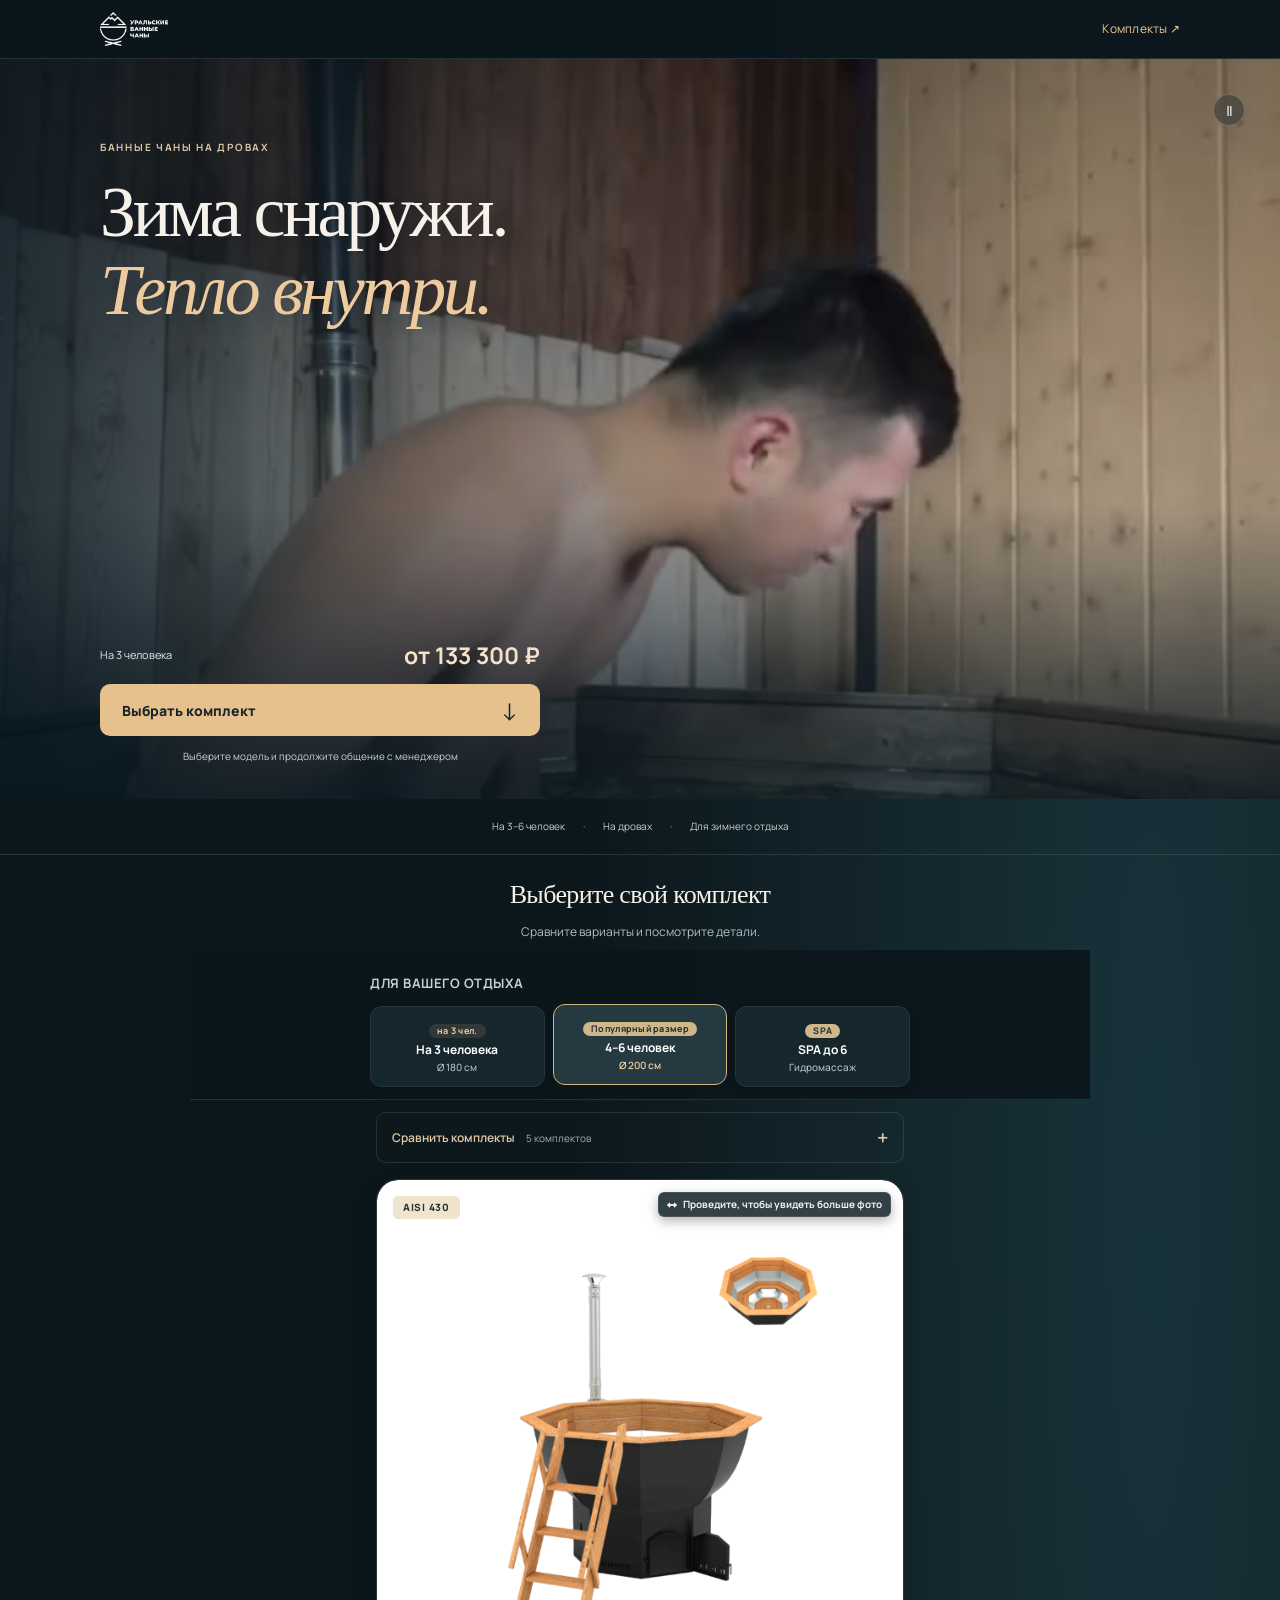
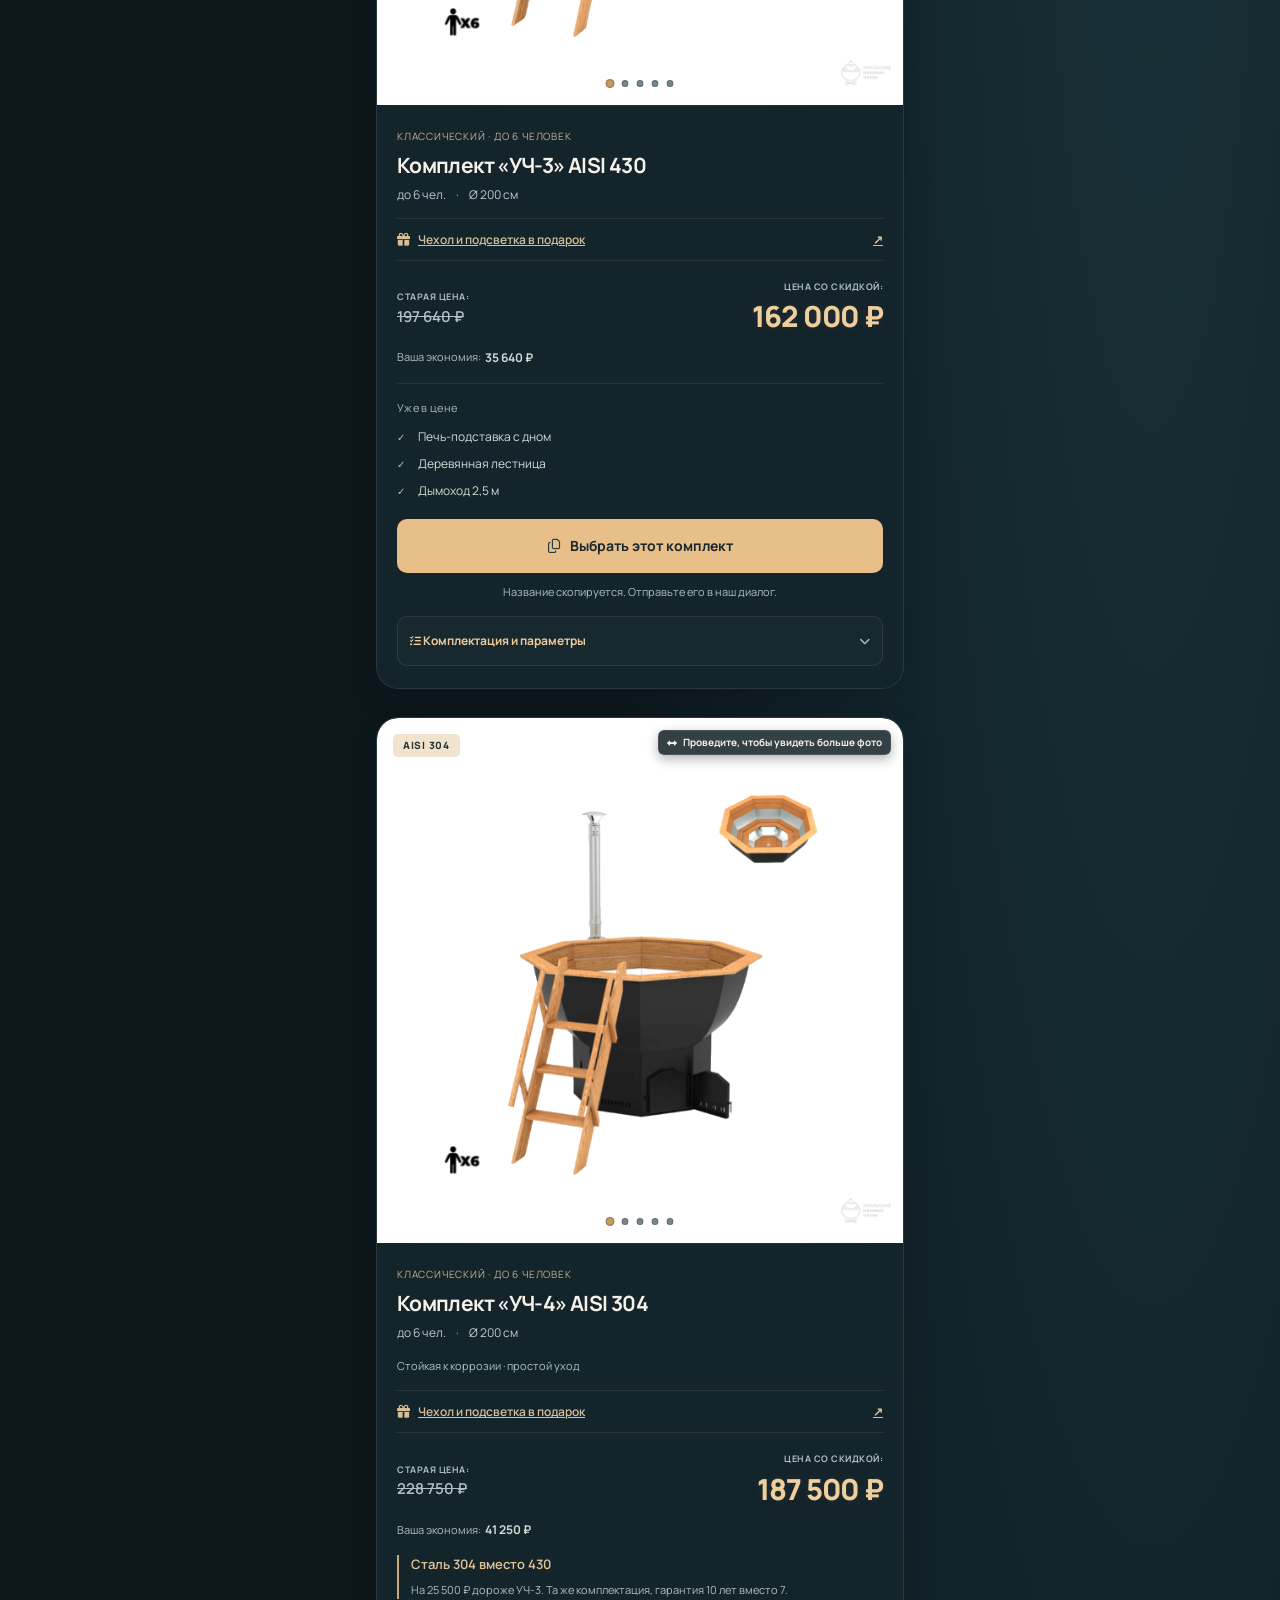
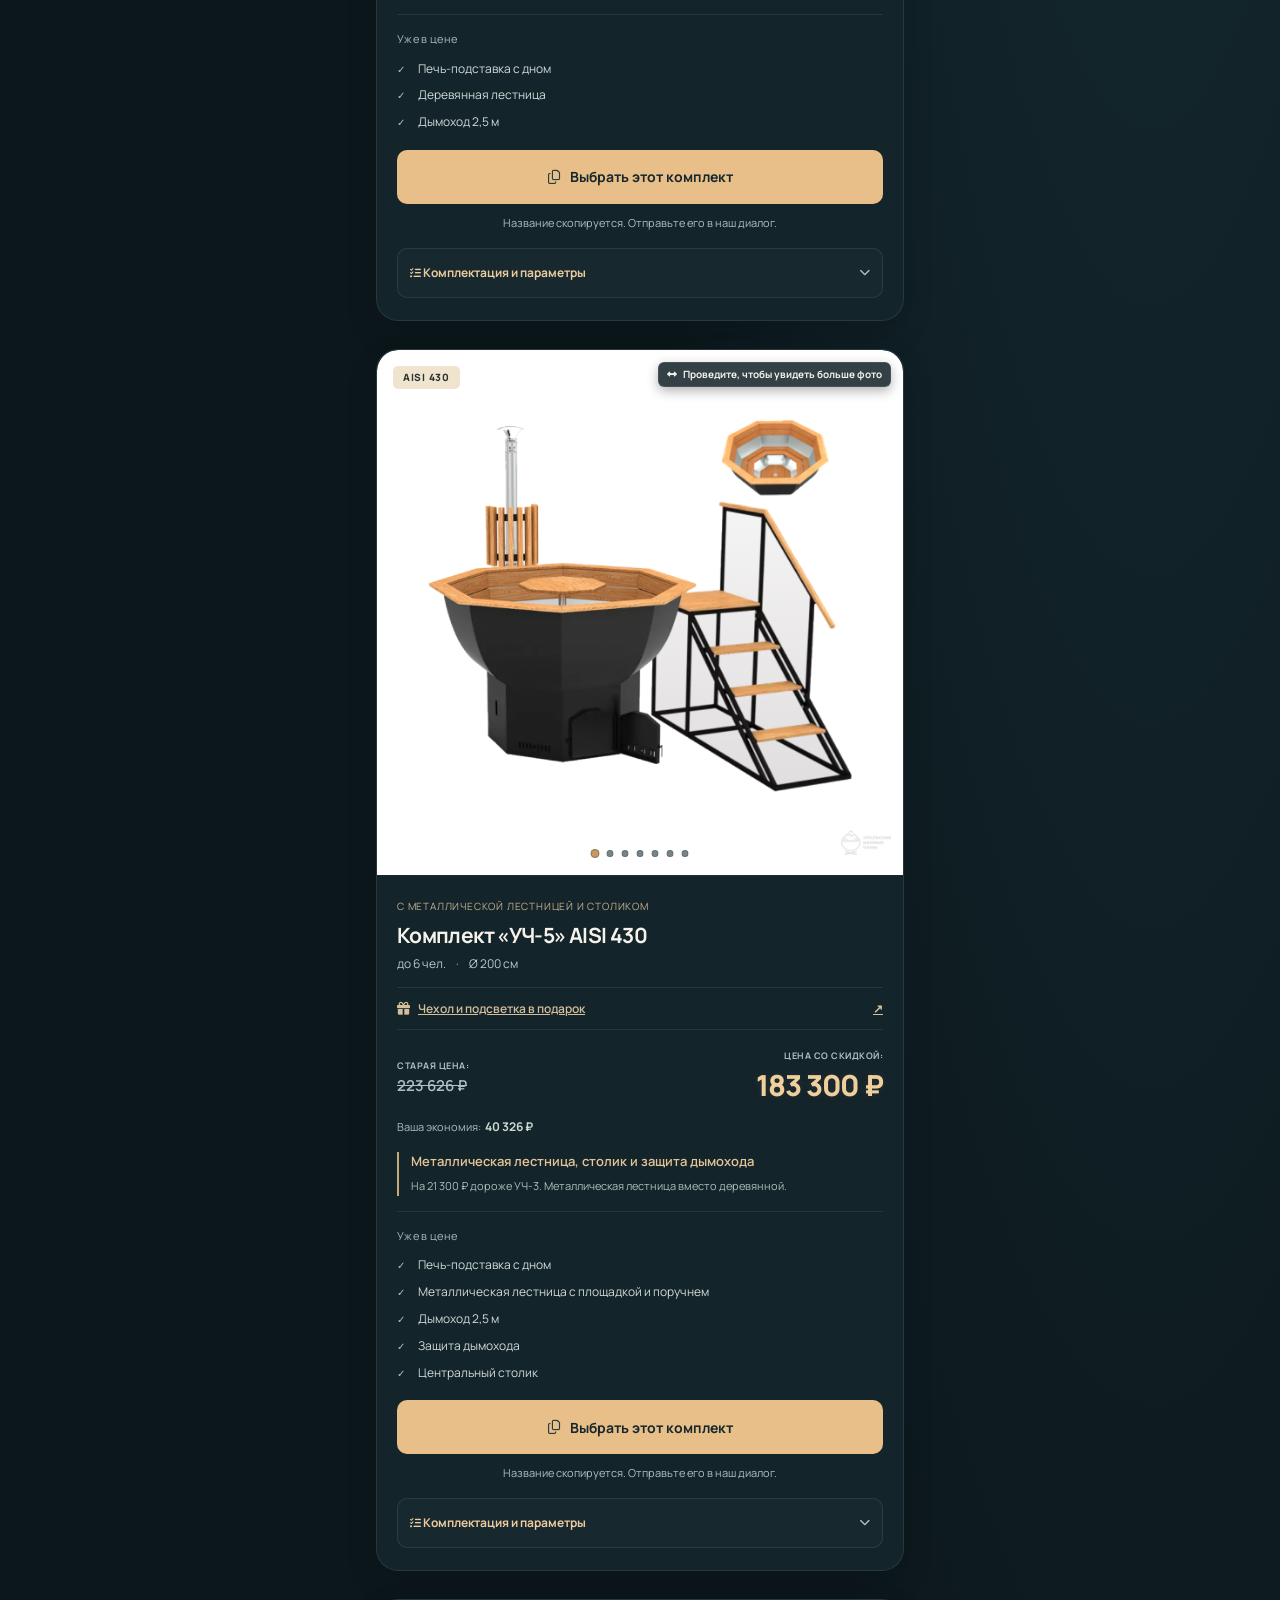
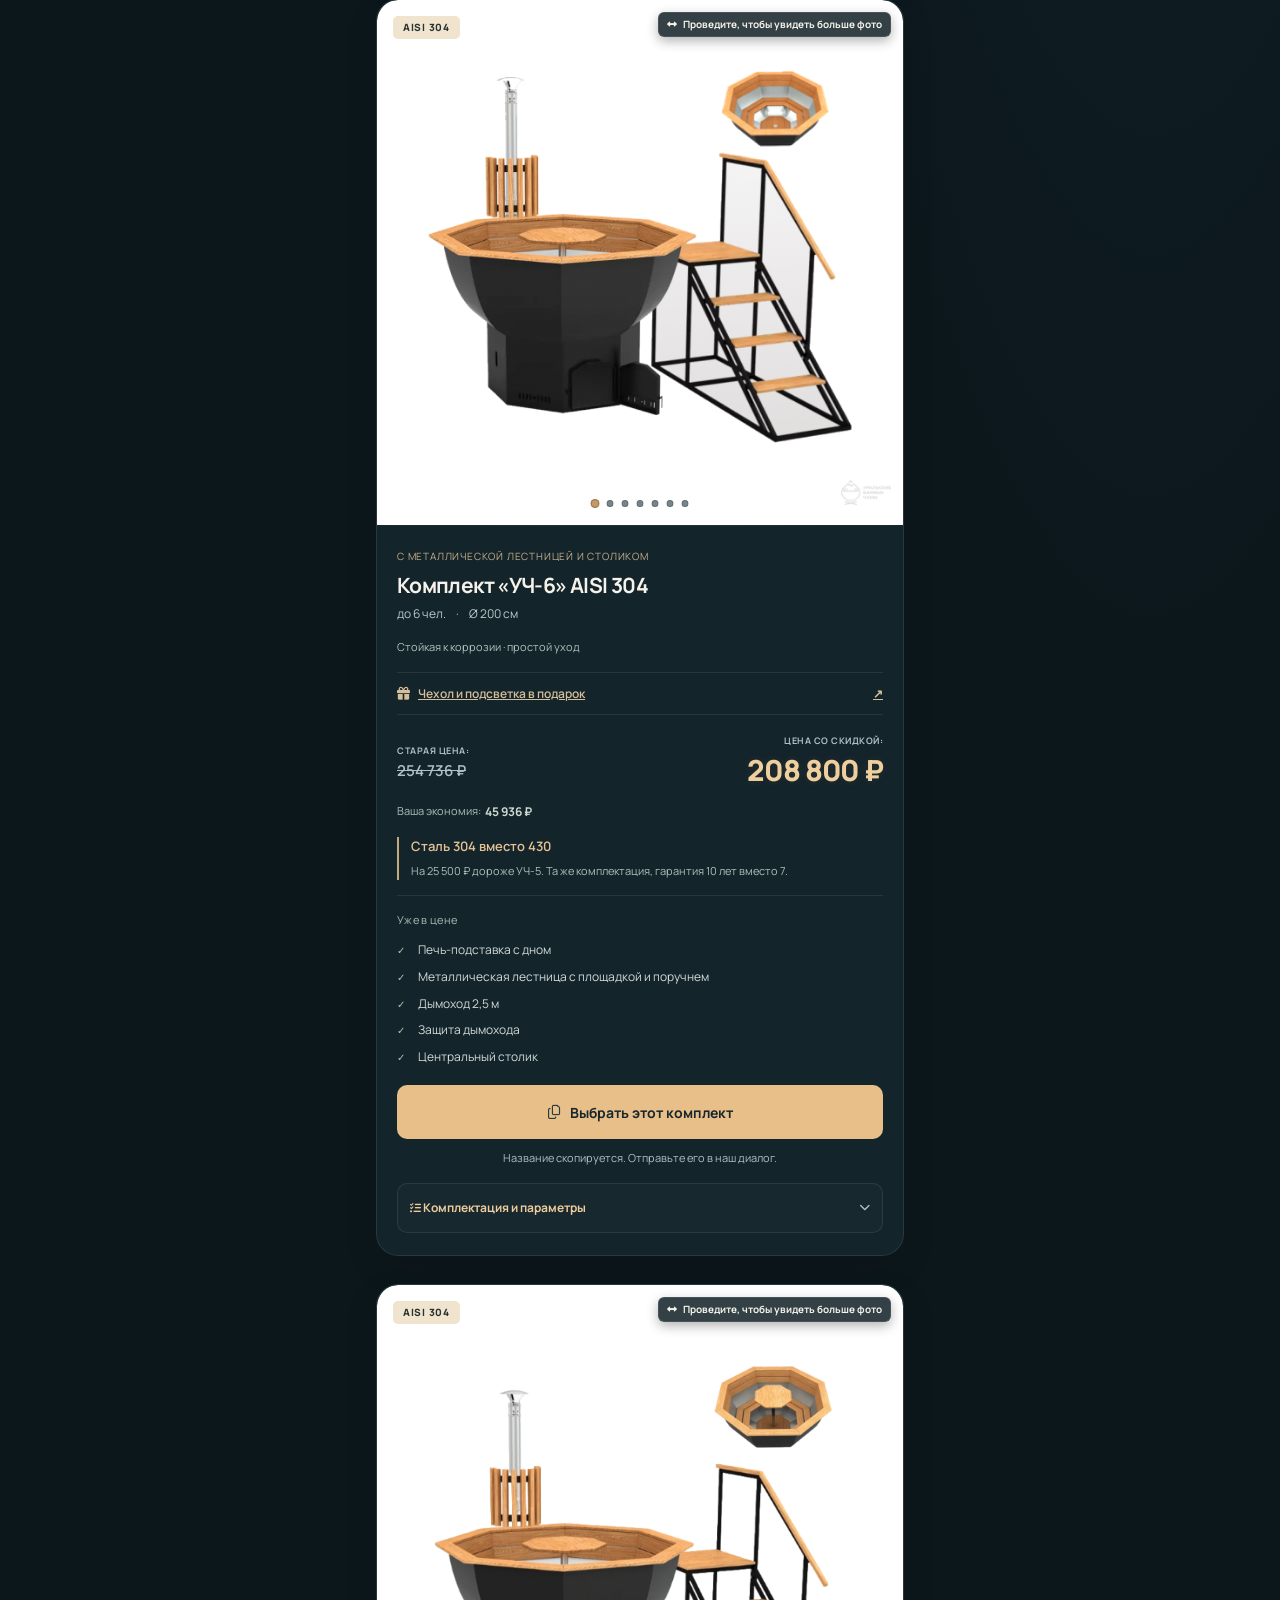
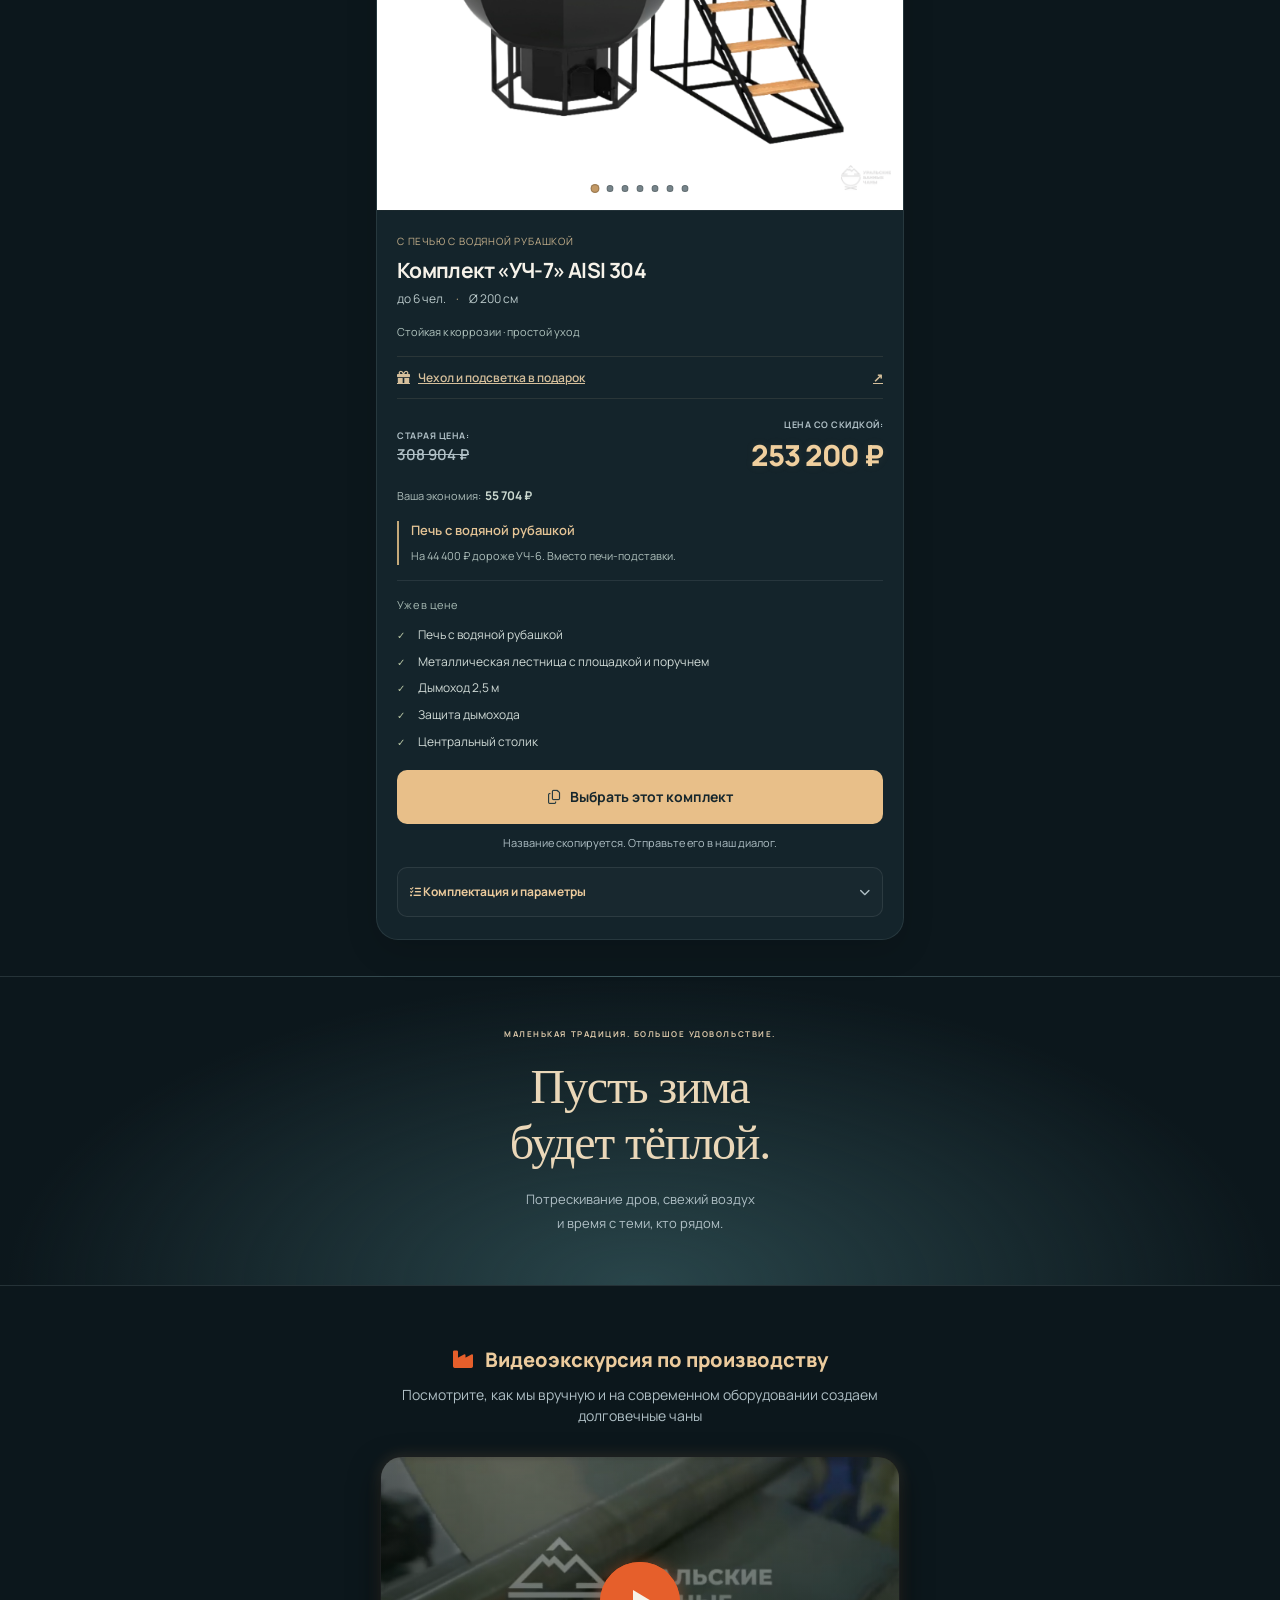
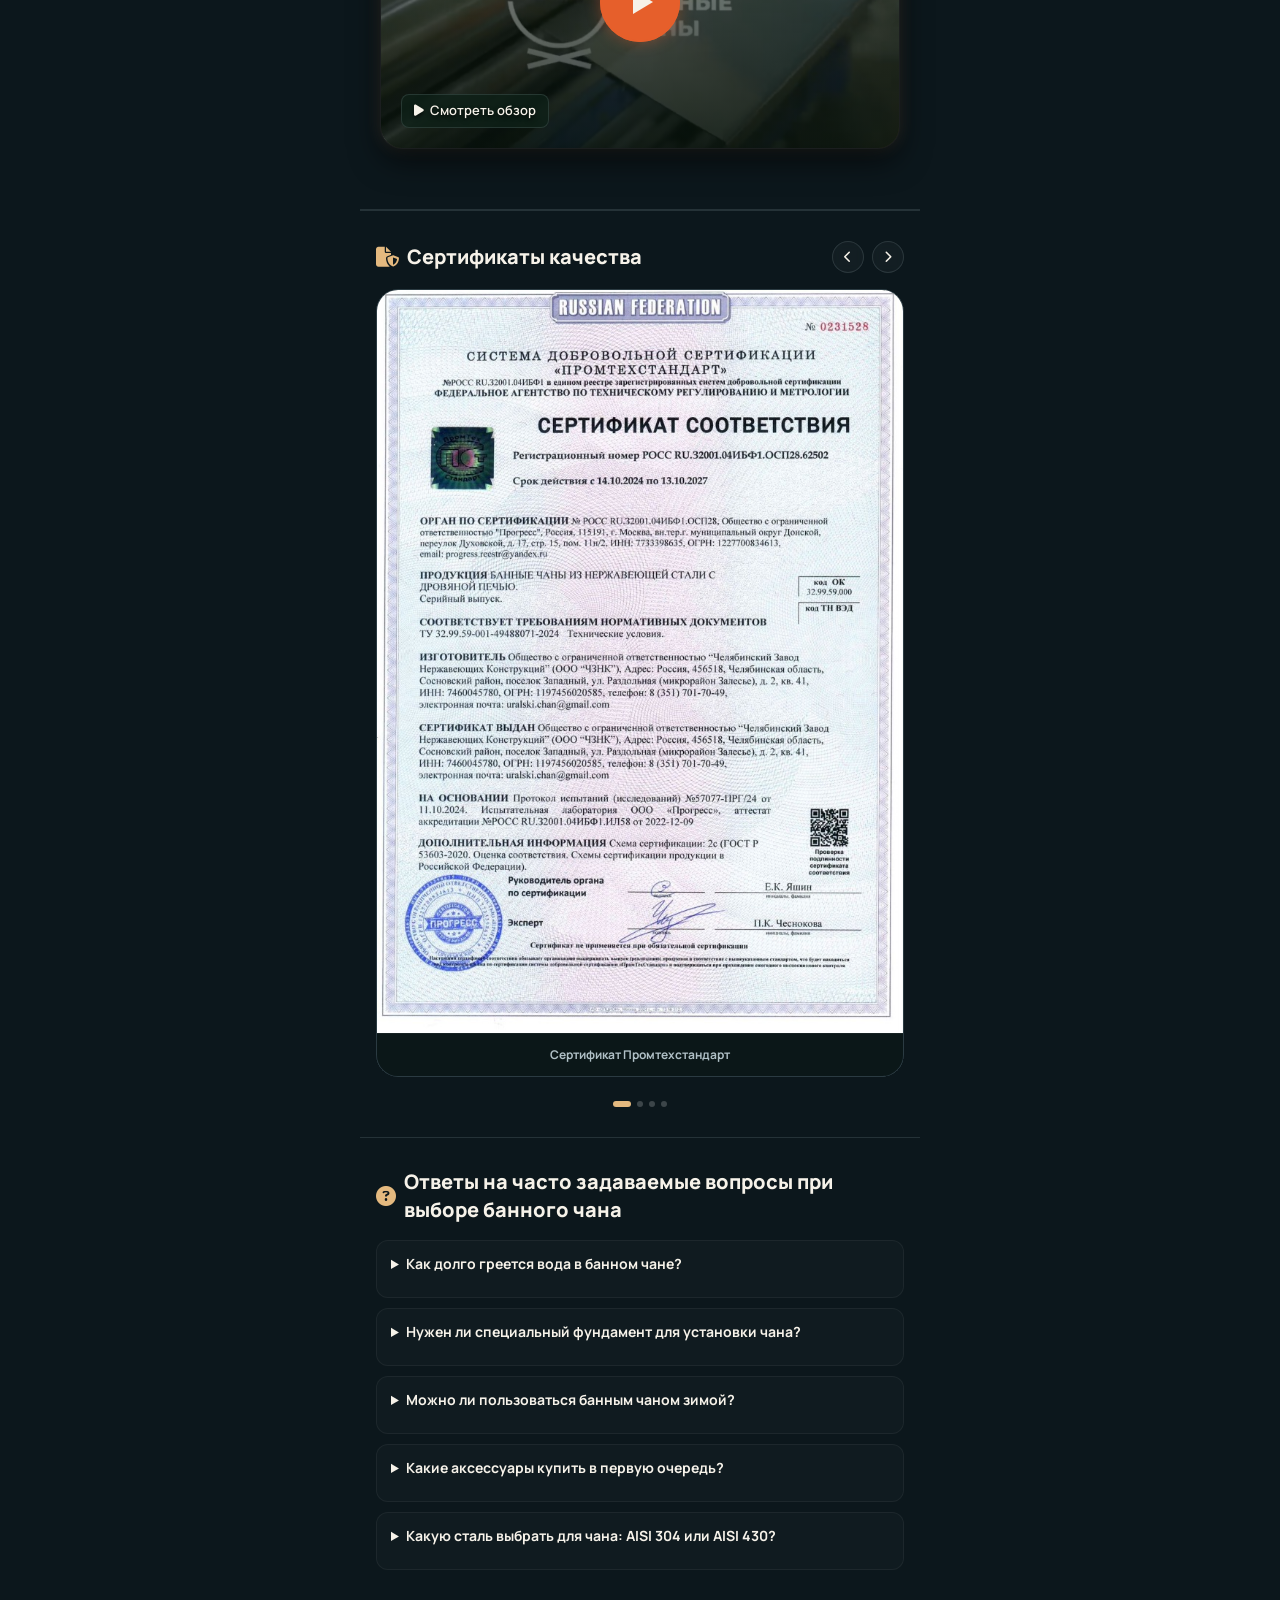
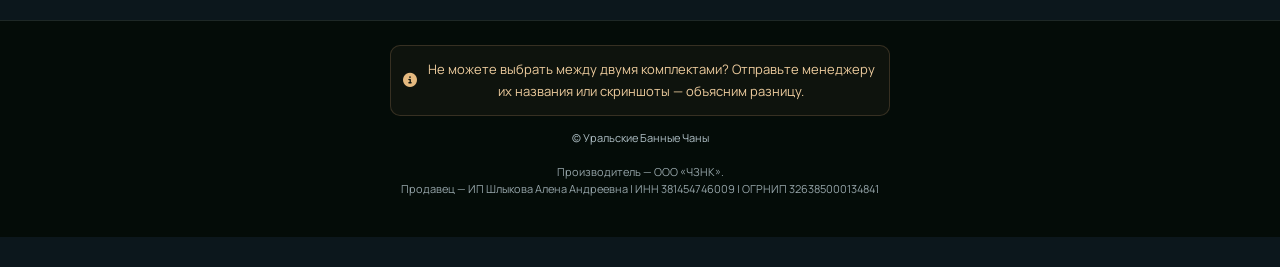
==== commit 79a8097d: "Add files via upload" ====
--- a/index.html
+++ b/index.html
@@ -32,7 +32,7 @@
   
   <link rel="preload" as="image" href="assets/winter-people.jpg">
   <!-- Style Sheet -->
-  <link rel="stylesheet" href="style.css?v=8.3">
+  <link rel="stylesheet" href="style.css?v=9.0">
 </head>
 <body>
 
@@ -53,8 +53,8 @@
 
   <main class="catalog-content">
     
-    <section class="winter-hero" aria-labelledby="winter-title">
-      <div class="winter-photo"><video class="winter-video" autoplay muted loop playsinline preload="metadata" poster="assets/winter-people.jpg" aria-label="Двое взрослых в банных шапочках парятся вениками в зимнем чане"><source src="assets/winter-bathing-framed.mp4" type="video/mp4"></video></div>
+    <section class="winter-hero real-video-hero" aria-labelledby="winter-title">
+      <div class="winter-photo"><video class="winter-video" autoplay muted loop playsinline preload="metadata" poster="assets/real-bathing-poster.jpg" aria-label="Отдых в банном чане: видео"><source src="assets/real-bathing.mp4" type="video/mp4"></video></div>
       <div class="winter-shade"></div>
       <div class="snowfall" aria-hidden="true"></div>
       <button type="button" class="scene-motion-toggle" aria-label="Приостановить анимацию" aria-pressed="false"><span aria-hidden="true">Ⅱ</span></button>
@@ -321,6 +321,6 @@
   </div>
 
   <!-- Web App Logic -->
-  <script src="app.js?v=8.3"></script>
+  <script src="app.js?v=9.0"></script>
 </body>
 </html>
--- a/style.css
+++ b/style.css
@@ -2909,3 +2909,11 @@
 .catalog-intro{padding:28px 20px 12px}.catalog-intro h2{font:400 29px/1.25 Georgia,serif;margin:0 0 9px}.catalog-intro p{font-size:12px}.model-comparison{max-width:560px;margin:0 auto;padding:22px 16px 0}.comparison-heading h2{font-size:14px;font-weight:600;color:#e4d3b7}.comparison-heading p{font-size:11px;color:#9fb5b7;margin:5px 0 15px}.comparison-rows{border-top:1px solid #d6e5e11c}.comparison-row{display:block;padding:13px 4px;border-bottom:1px solid #d6e5e11c;transition:background .2s}.comparison-row:hover{background:#e6d0aa09}.comparison-row-top{display:flex;align-items:center;gap:12px;margin-bottom:5px}.comparison-row-top strong{font-size:14px;font-weight:700}.comparison-row-top b{margin-left:auto;font-size:14px;font-weight:600;color:#e4c495}.comparison-row-top>span{font-size:15px;color:#b8c9c5}.comparison-features{display:block;font-size:11px;line-height:1.8;color:#afc1bf}.product-card{scroll-margin-top:135px}.winter-caption>span:first-child{white-space:nowrap}
 
 .model-comparison{padding-top:12px}.comparison-disclosure{border:1px solid #c6dbd321;border-radius:10px;background:#ffffff02;overflow:hidden}.comparison-disclosure>summary{display:flex;align-items:center;justify-content:space-between;gap:12px;list-style:none;cursor:pointer;padding:14px 15px;min-height:49px;font-size:12px;font-weight:600;color:#e0c9a5}.comparison-disclosure>summary::-webkit-details-marker{display:none}.comparison-disclosure small{font-size:10px;font-weight:400;color:#9fb4af;margin-left:9px}.comparison-toggle{font-size:20px;line-height:1;transition:transform .2s}.comparison-disclosure[open] .comparison-toggle{transform:rotate(45deg)}.comparison-disclosure .comparison-rows{margin:0 15px 10px}.comparison-instruction{font-size:11px;line-height:1.7;color:#aabdb7;padding:0 15px 13px}.products-feed{padding-top:16px}.catalog-intro{padding:24px 20px 8px}.catalog-intro h2{font-size:26px}.catalog-intro p{font-size:12px}
+
+/* Real footage fills the entire opening screen. */
+.real-video-hero .winter-photo{inset:0;background-image:url('assets/real-bathing-poster.jpg');background-size:cover;background-position:center}
+.real-video-hero .winter-video{position:absolute;inset:0;width:100%;height:100%;max-width:none;object-fit:cover;object-position:50% 50%;mask-image:none;-webkit-mask-image:none}
+.real-video-hero .snowfall,.real-video-hero .winter-steam{display:none}
+.real-video-hero .winter-shade{background:linear-gradient(180deg,#071720d9 0%,#0717208c 23%,#07172014 47%,#07172026 62%,#071720f2 100%)}
+.real-video-hero .winter-hero-bottom{background:none}
+@media(min-width:700px){.real-video-hero .winter-video{object-position:50% 40%}.real-video-hero .winter-shade{background:linear-gradient(90deg,#071720db,transparent 85%),linear-gradient(0deg,#071720c9,transparent 40%)}}
